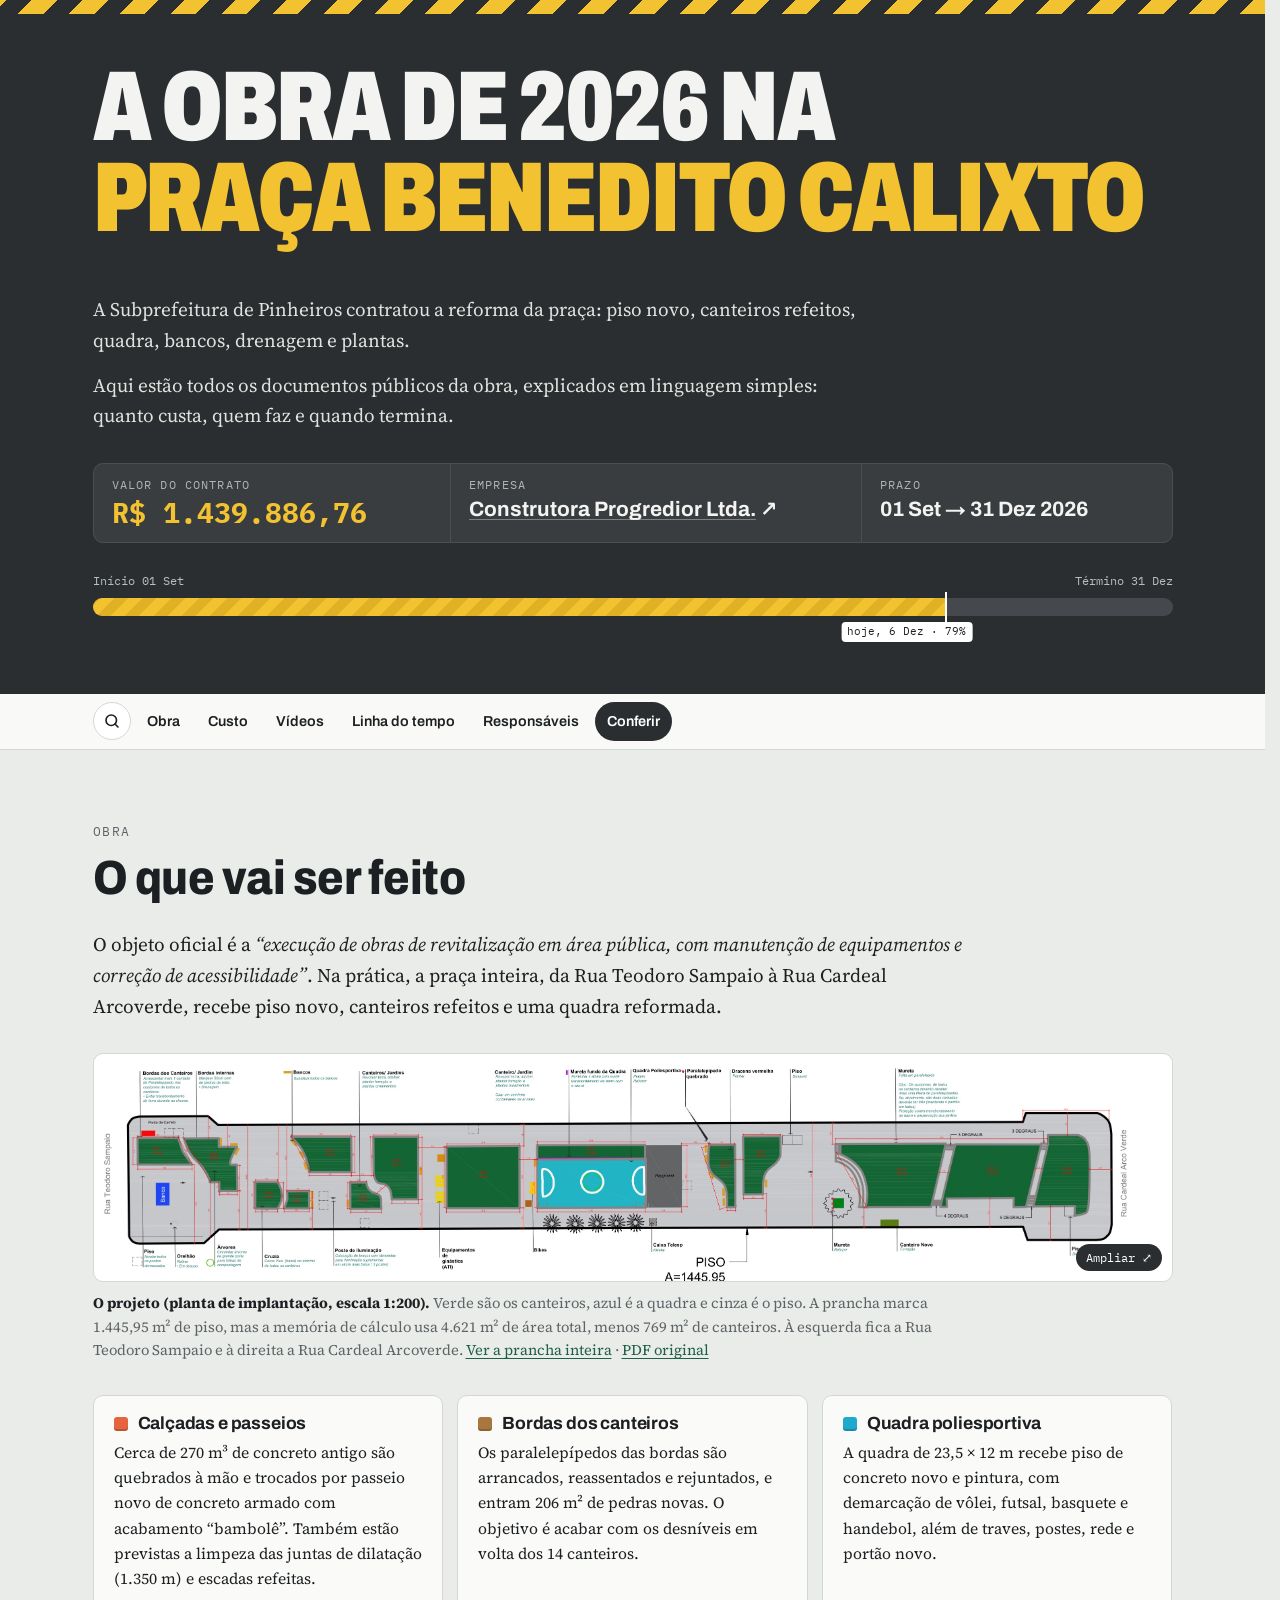
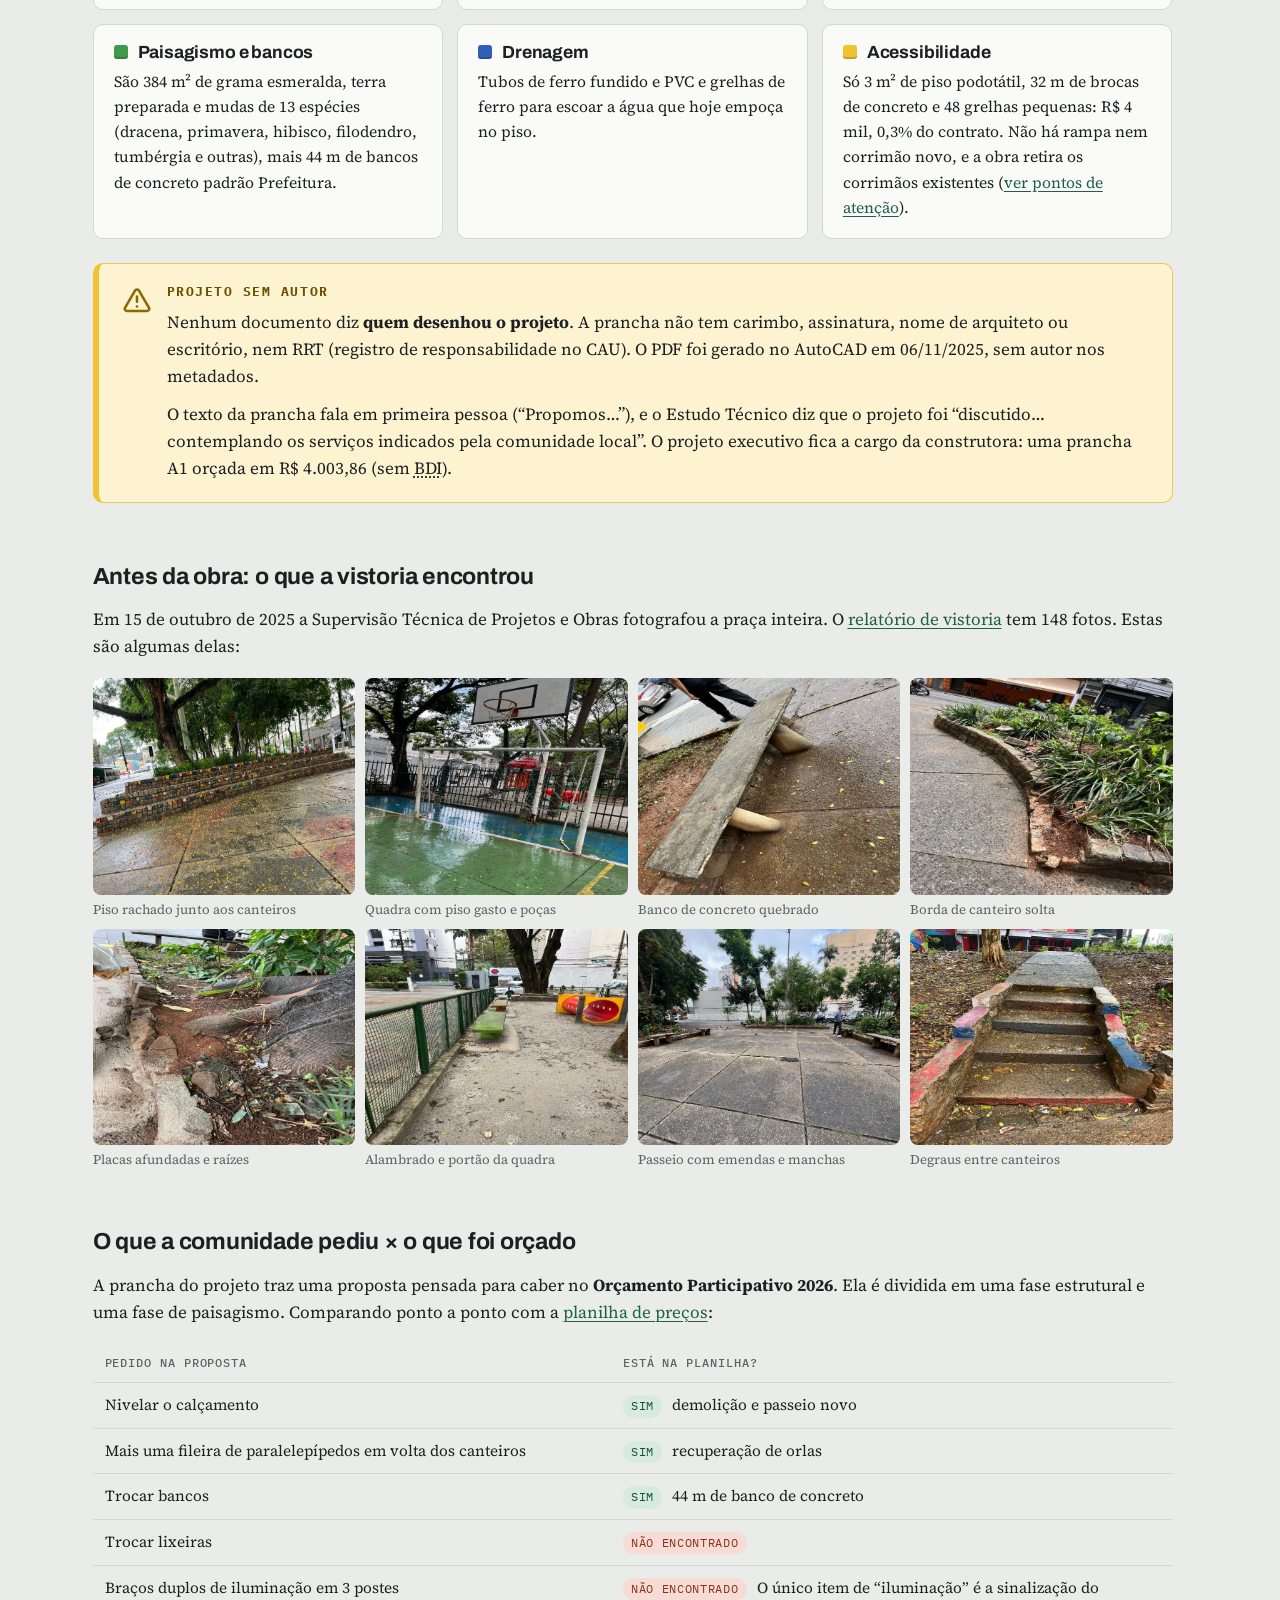
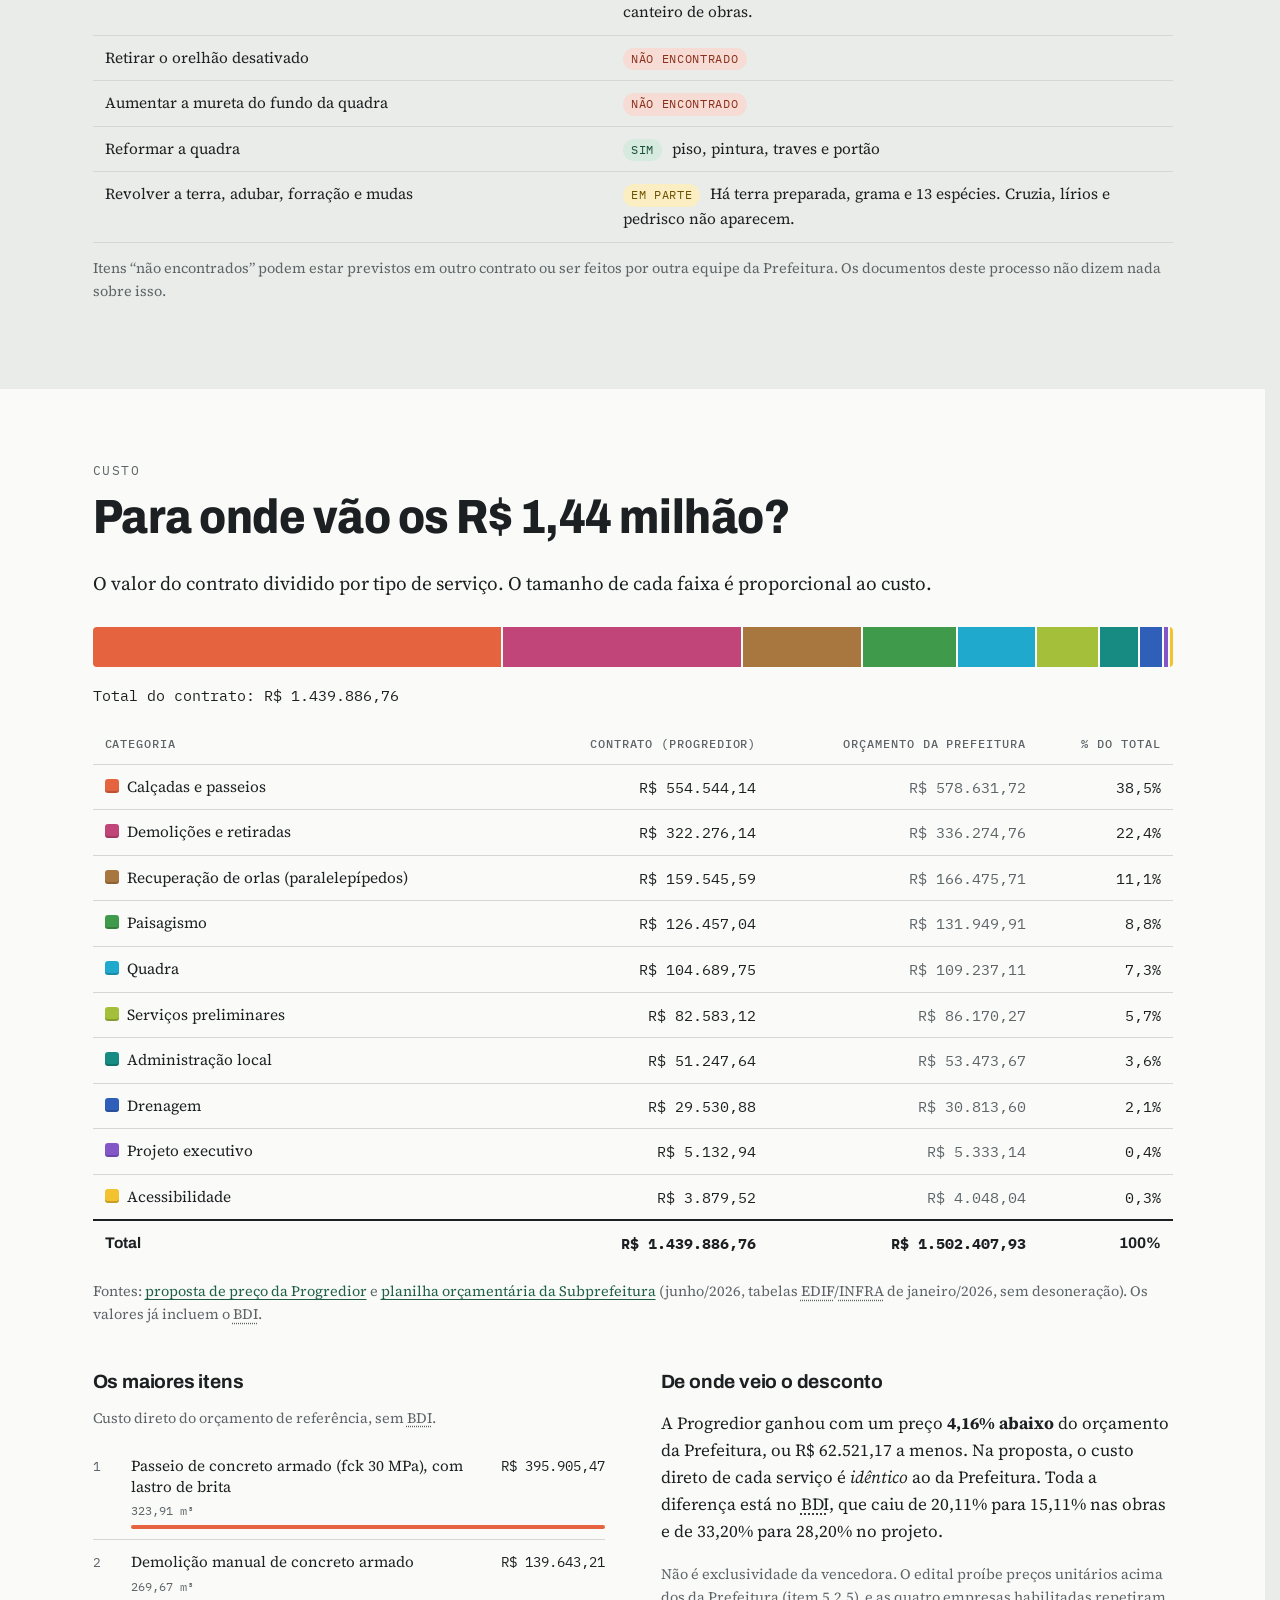
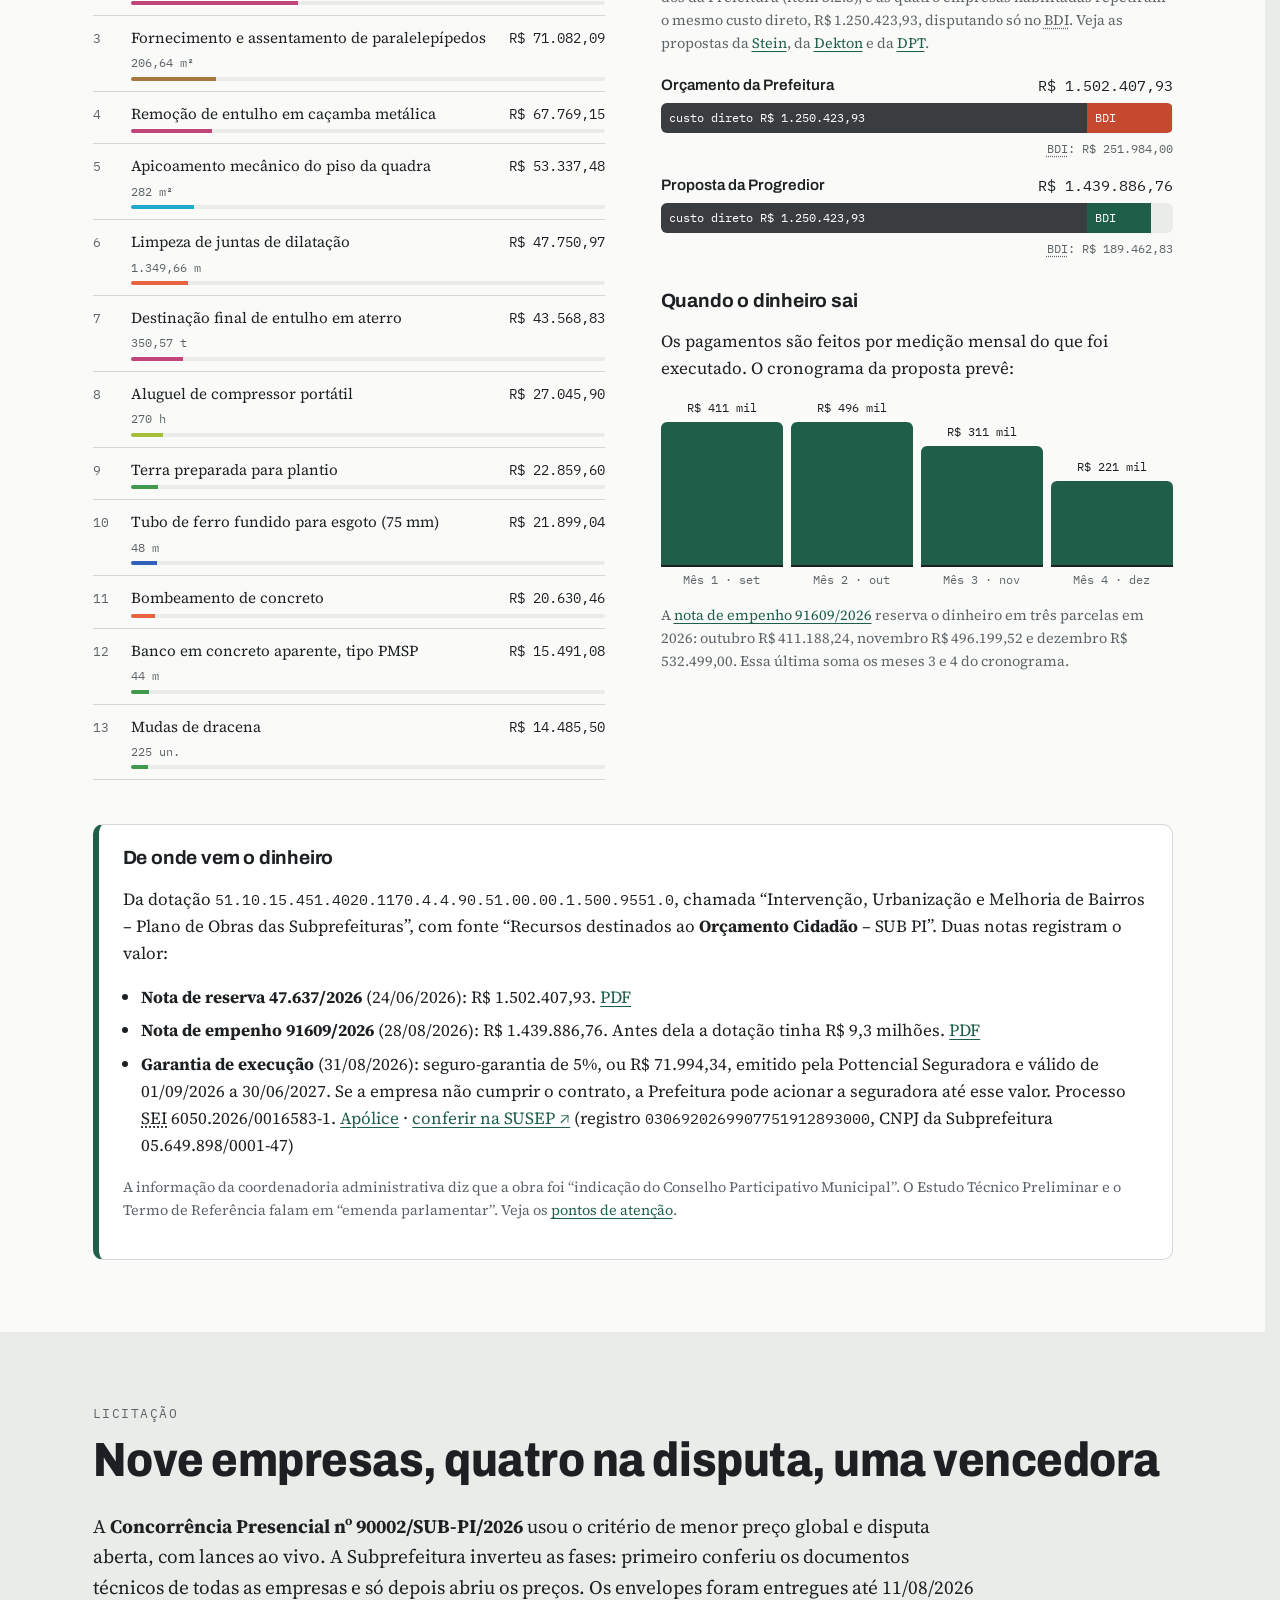
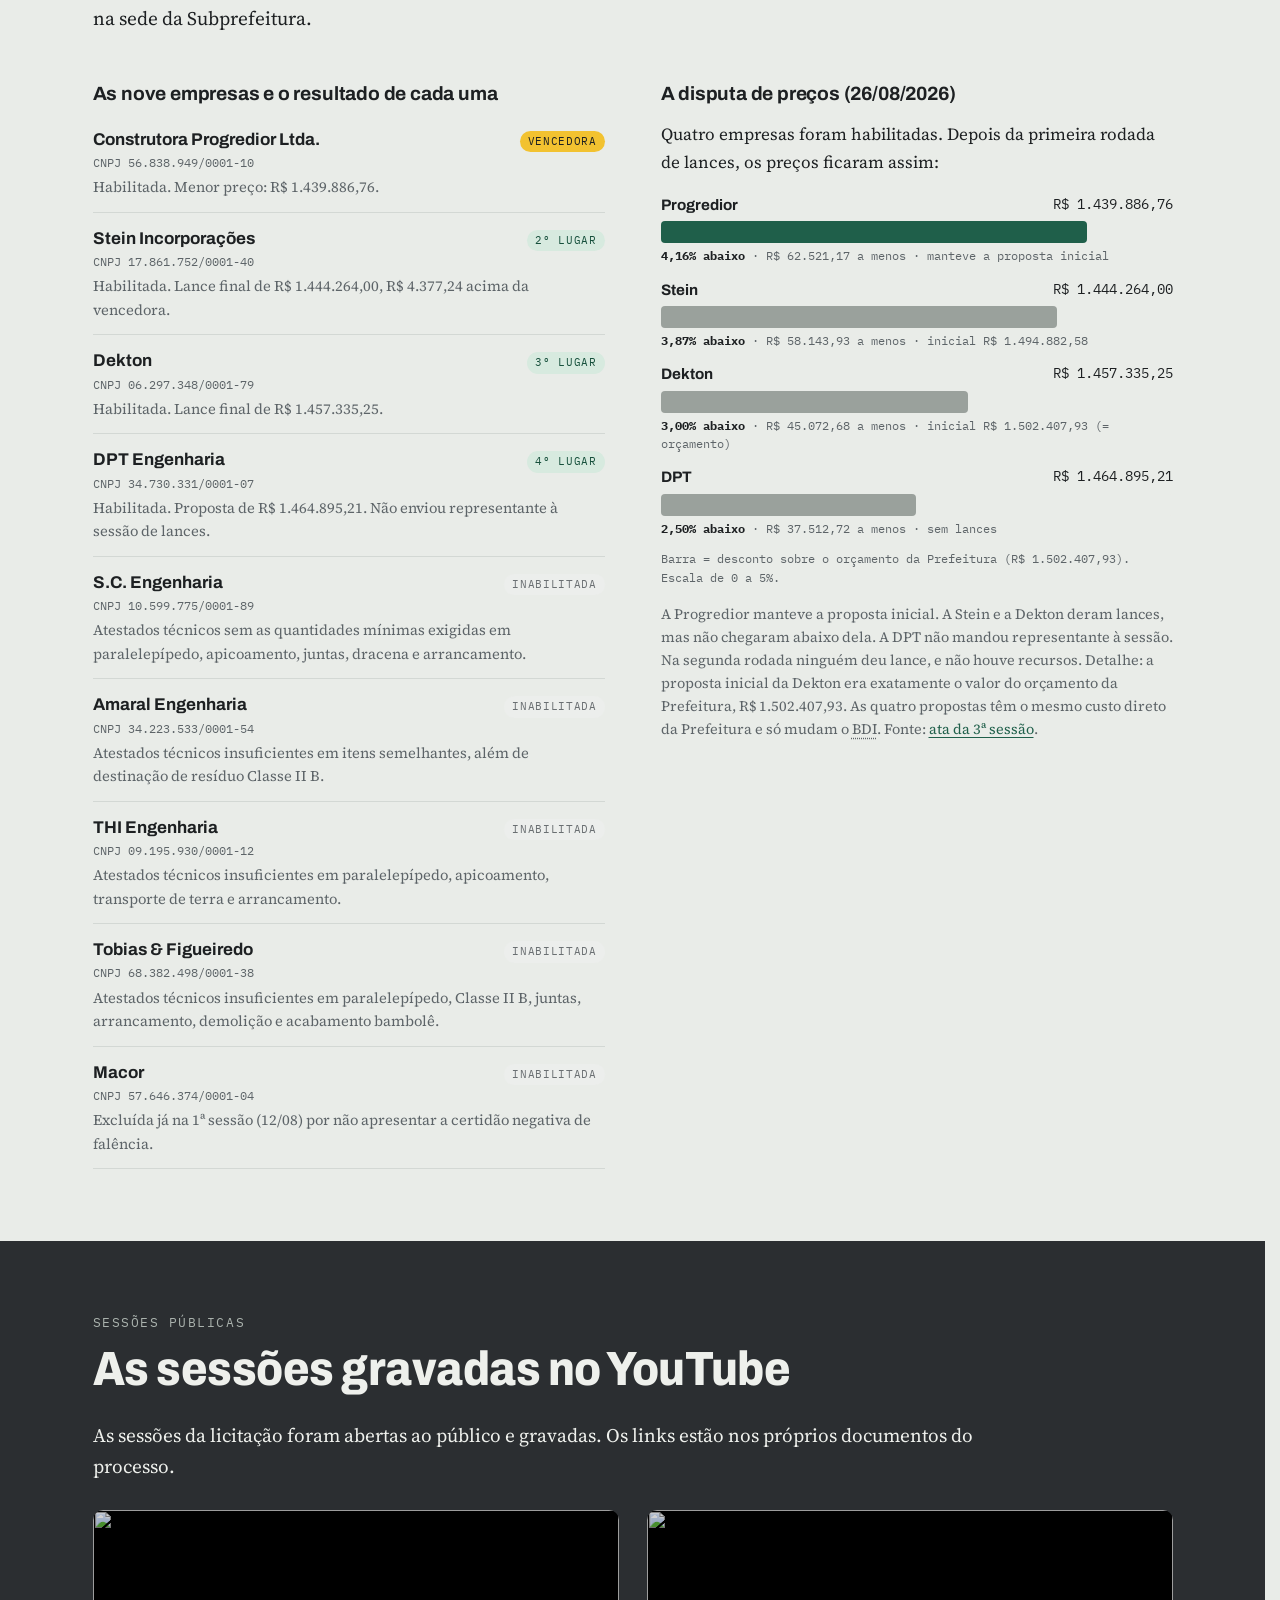
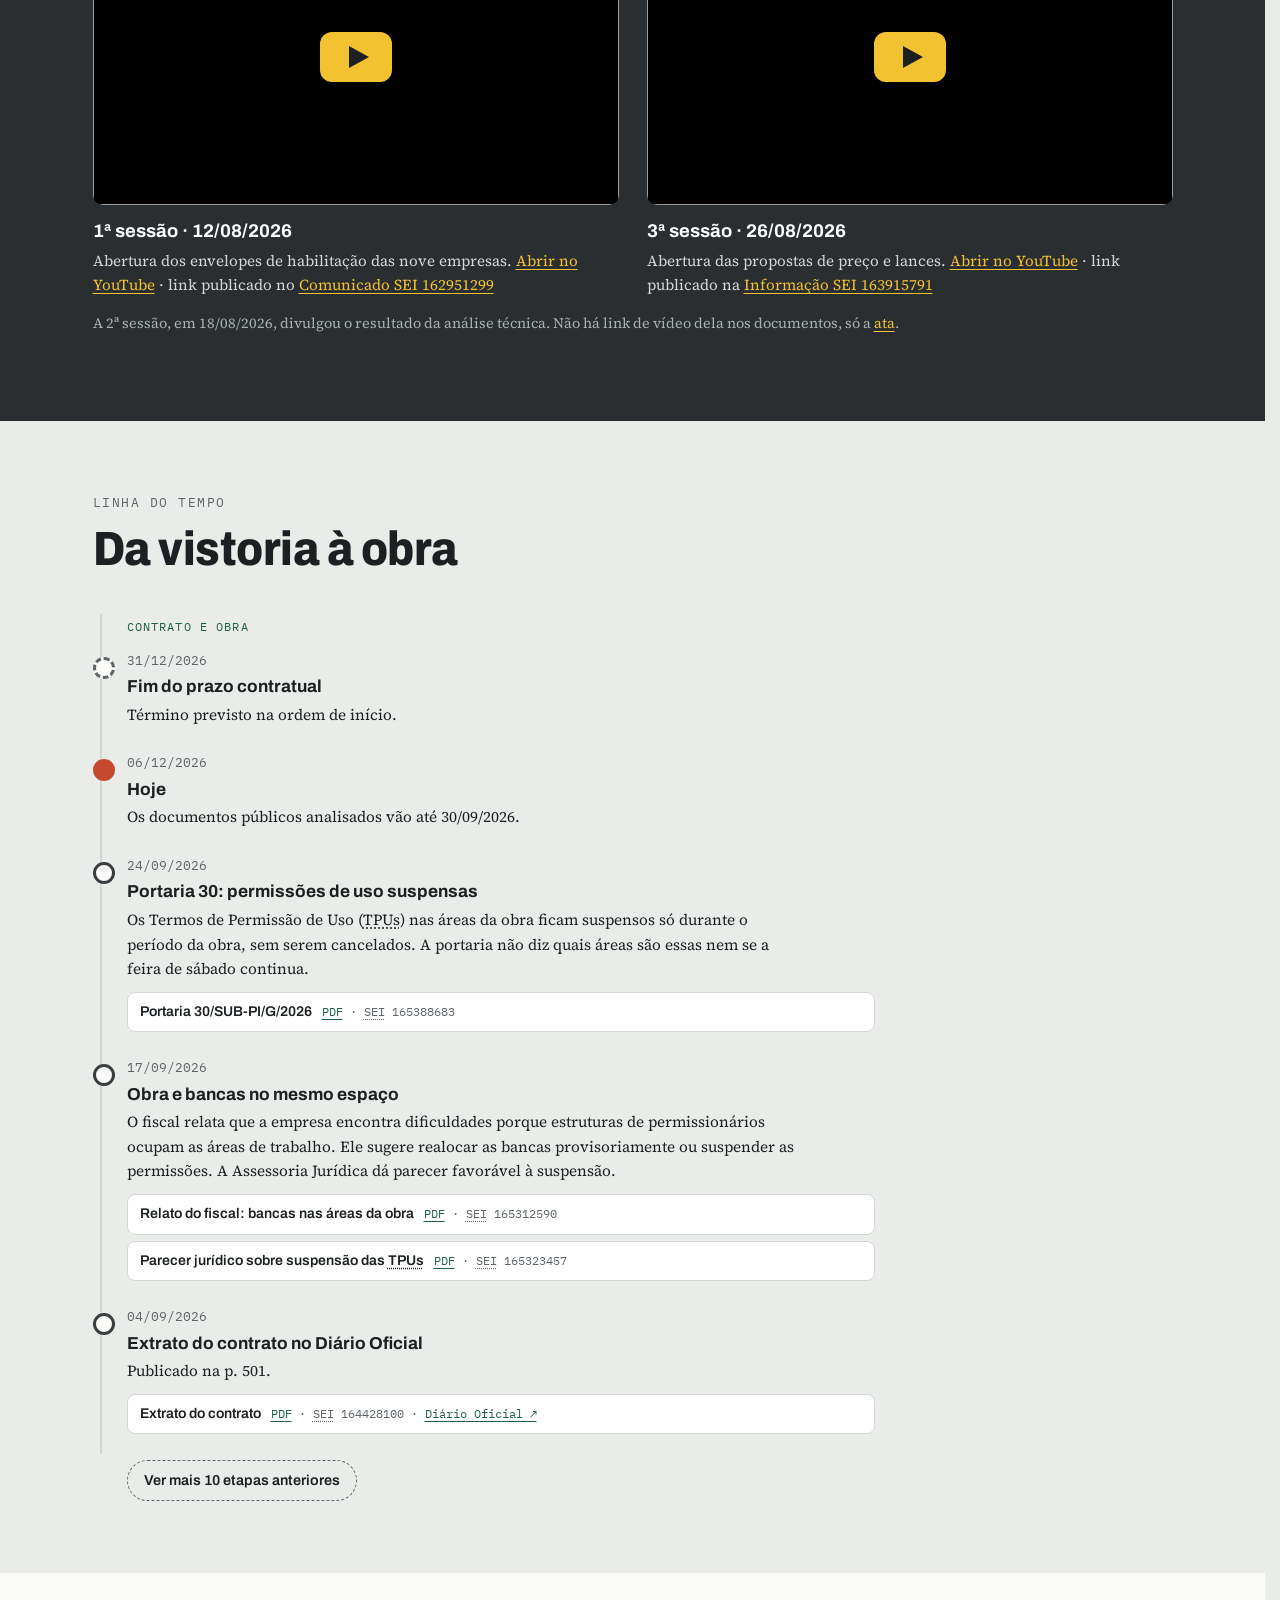
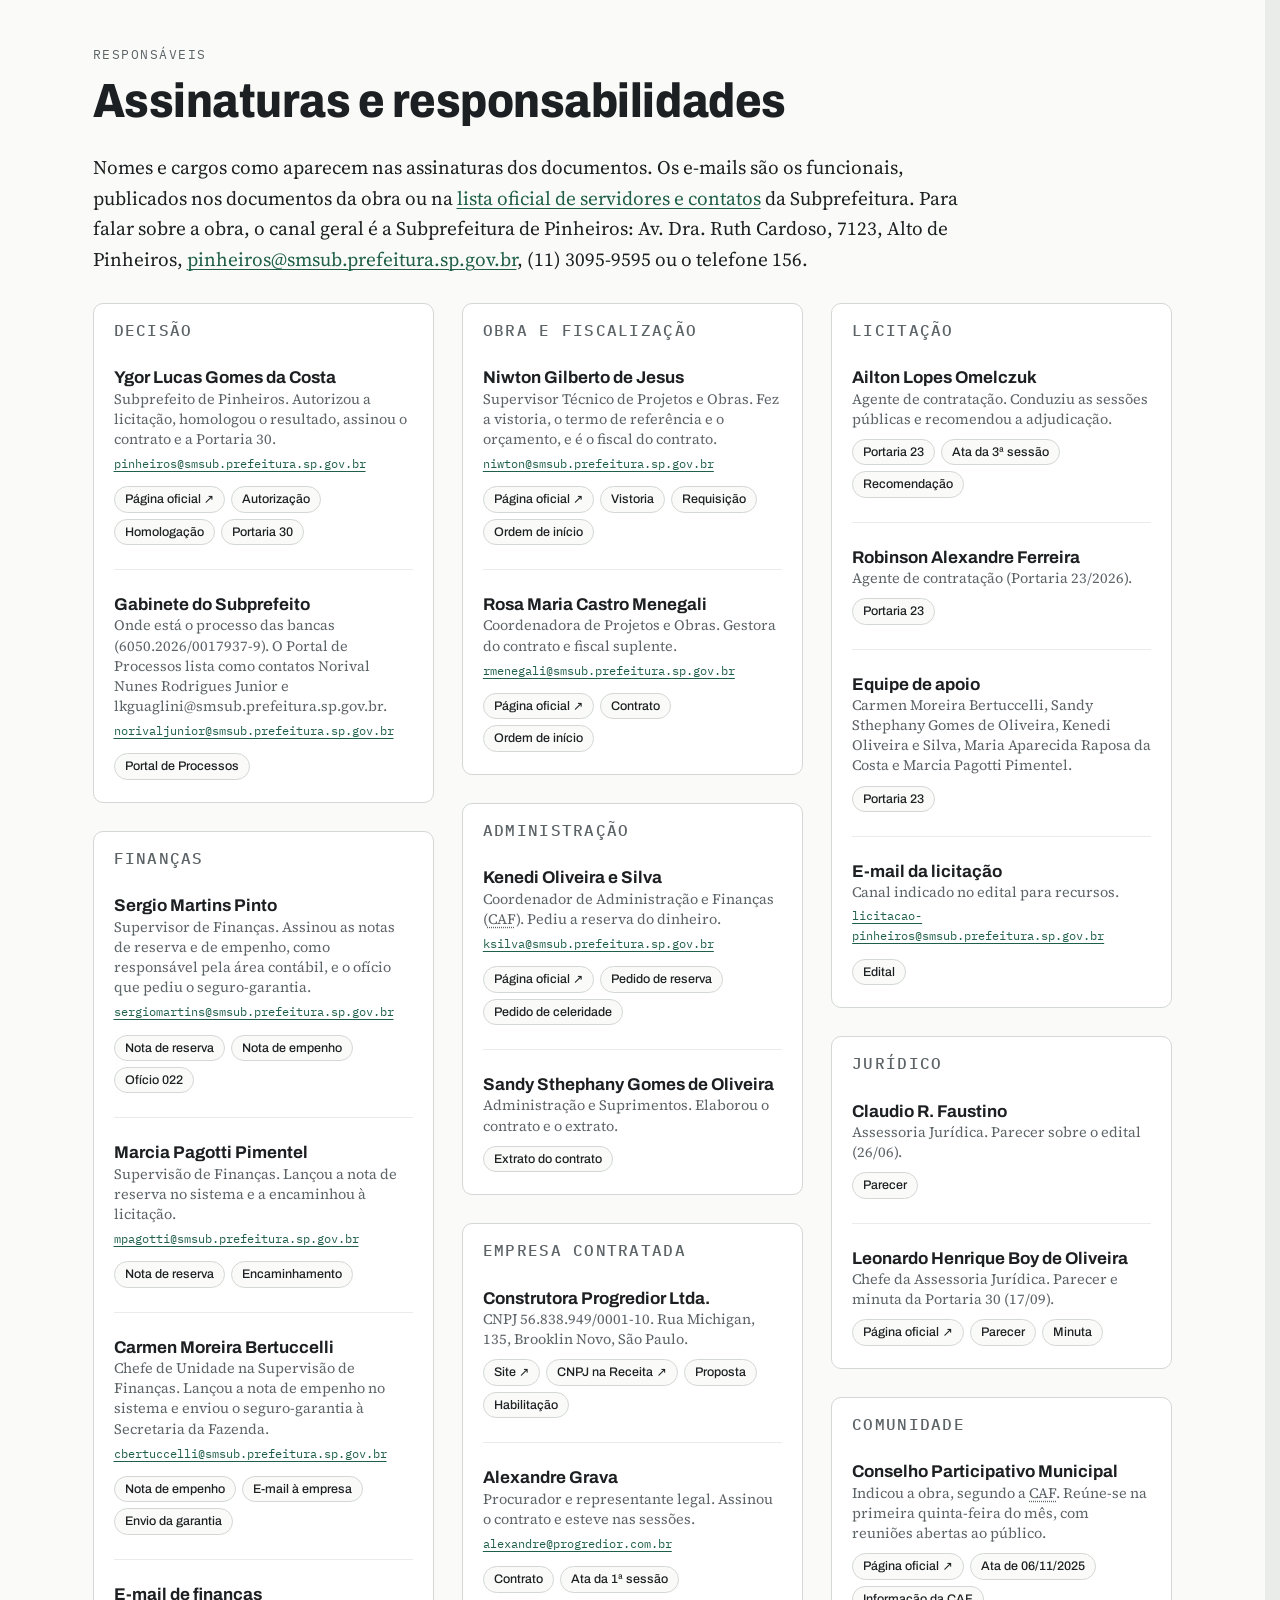
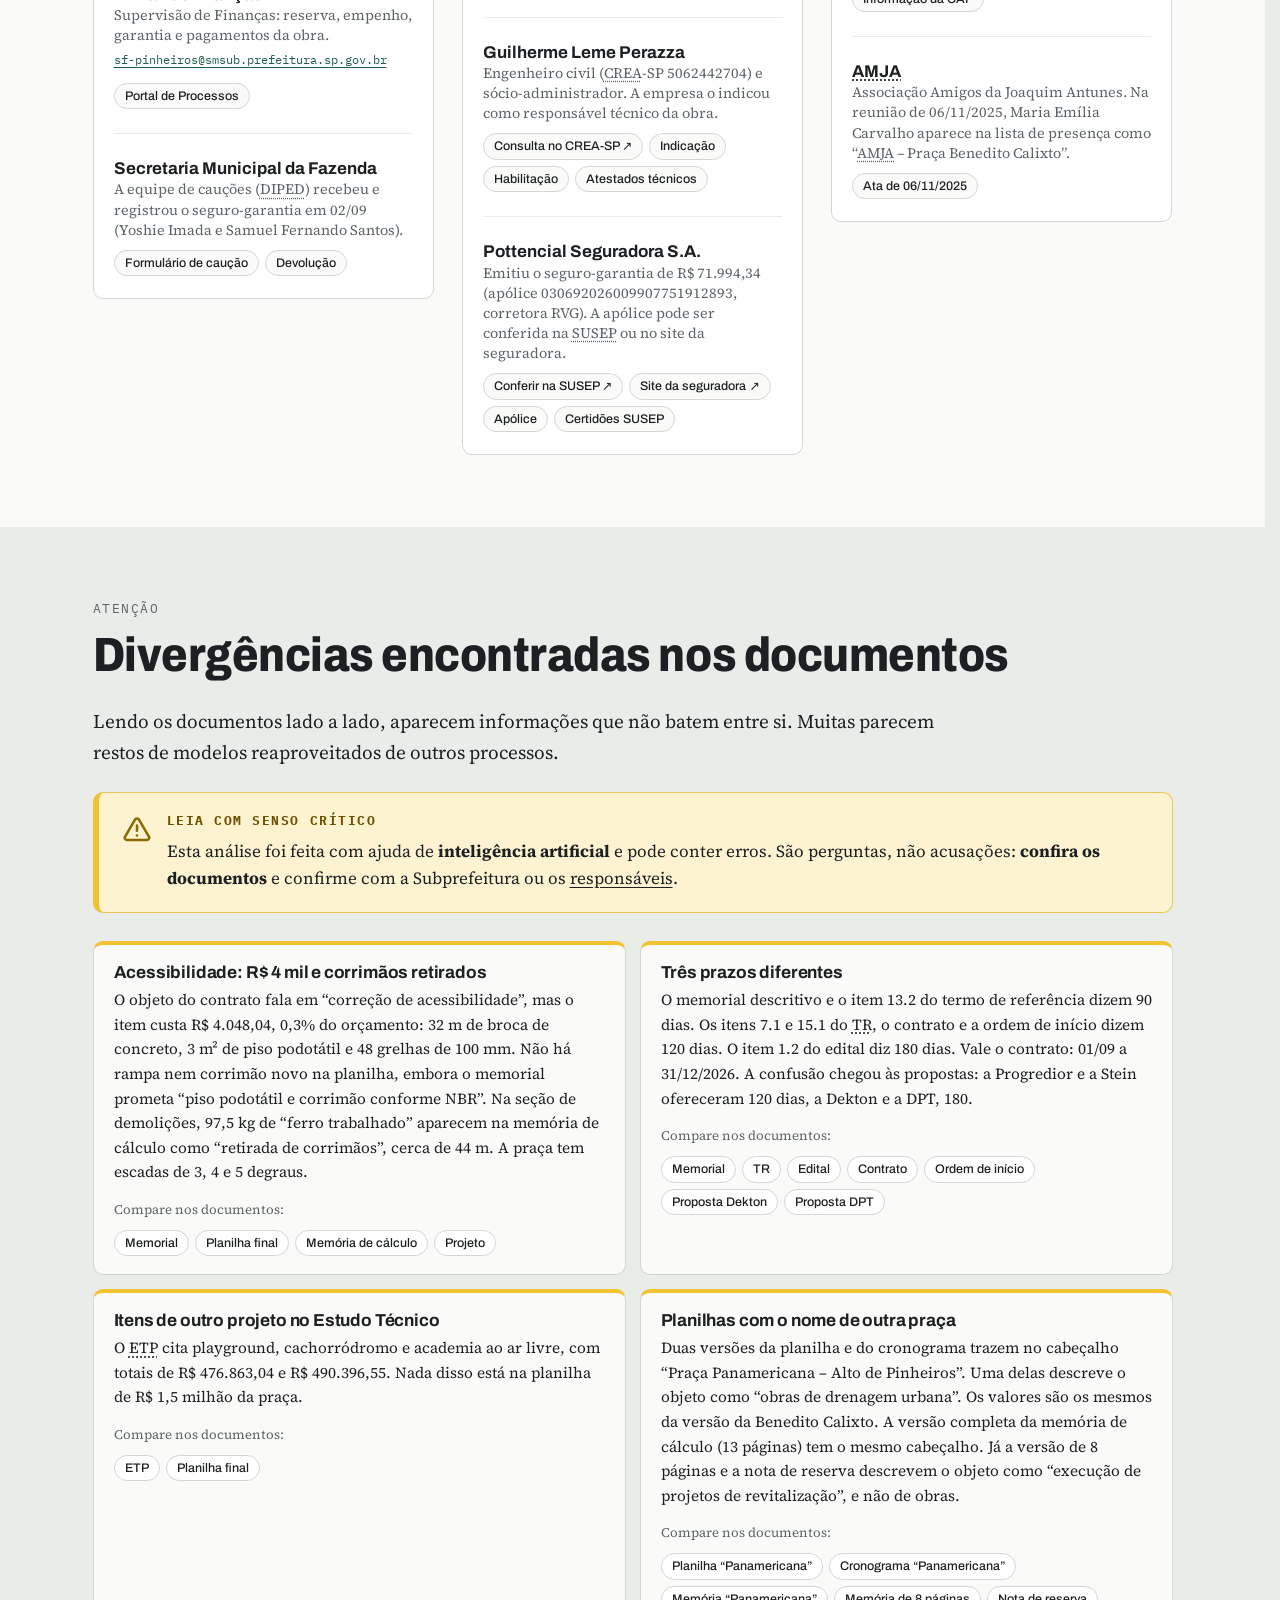
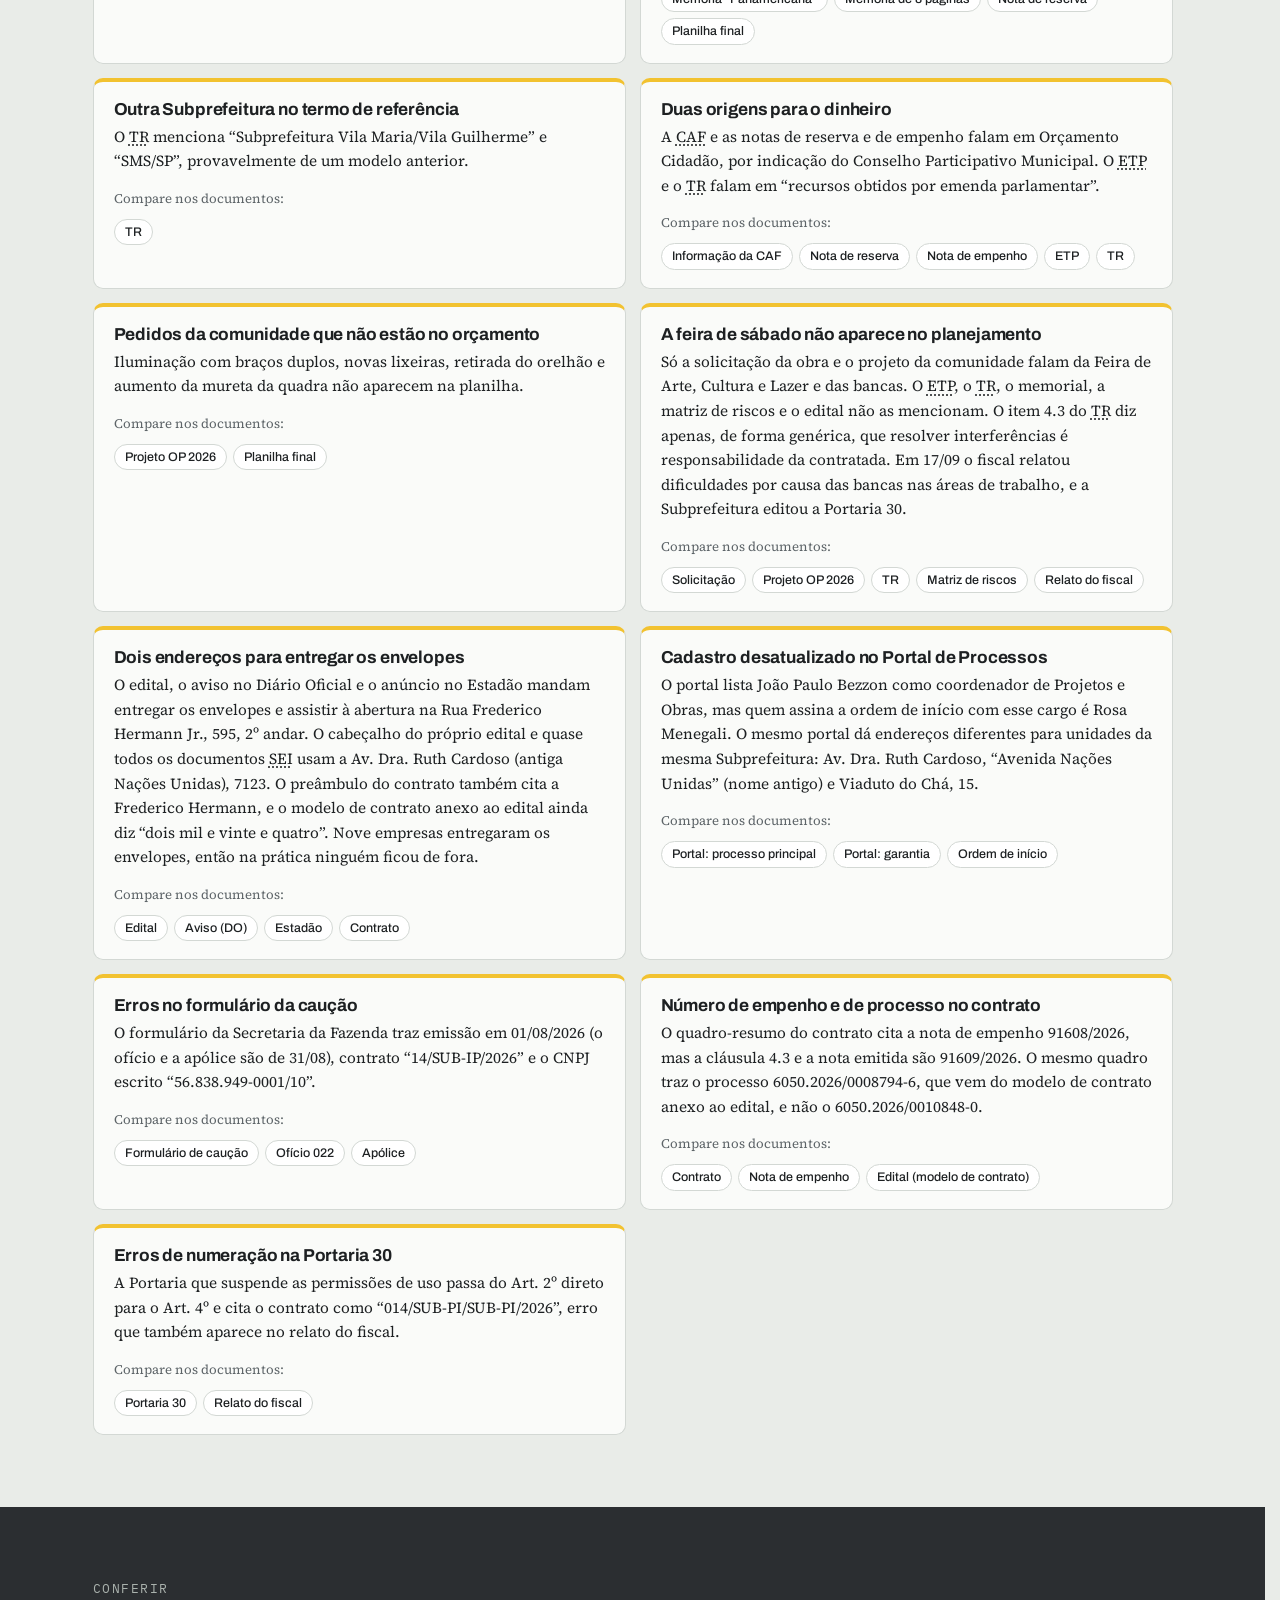
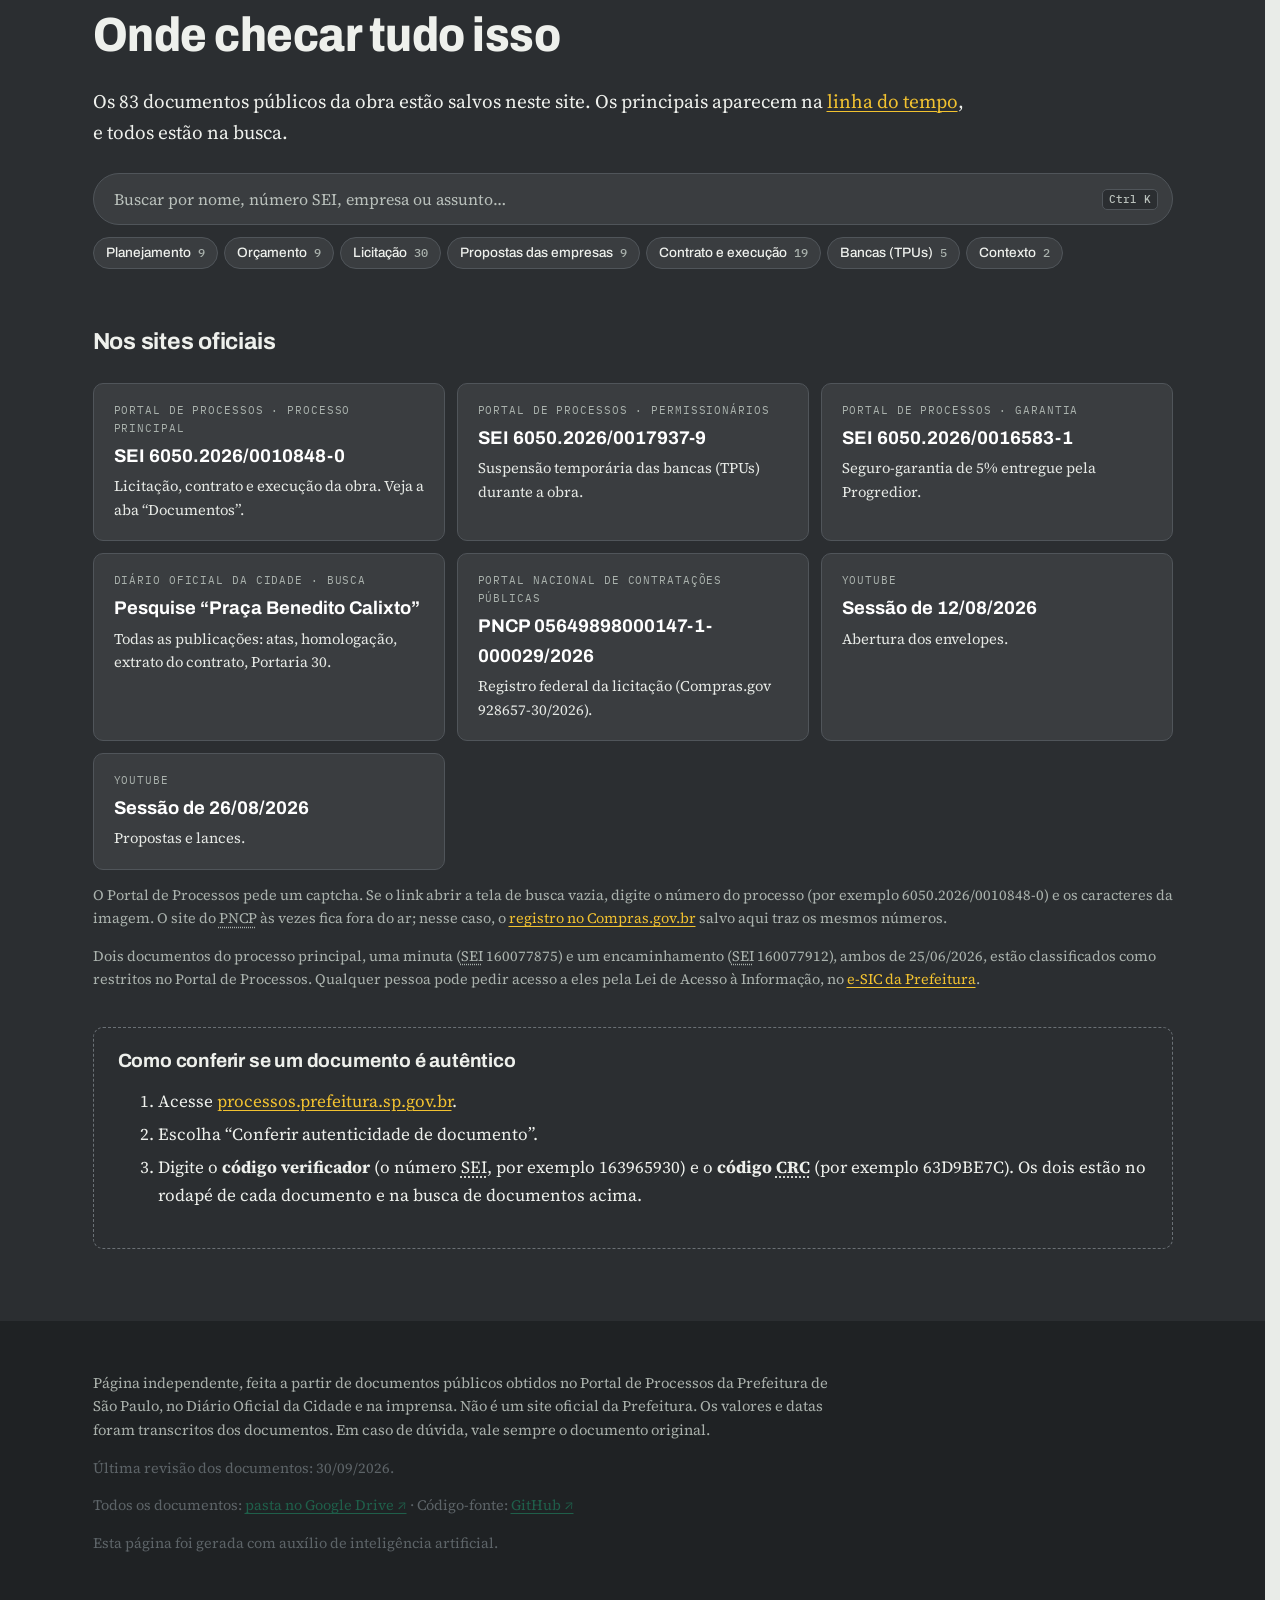
==== index.html @ a4c6546e "Update navigation links in index.html to remove duplicate "Conferir" entry and maintain clarity in t" ====
<!doctype html>
<html lang="pt-BR">
<head>
<meta charset="utf-8">
<meta name="viewport" content="width=device-width, initial-scale=1, viewport-fit=cover">
<title>Obra da Praça Benedito Calixto 2026 — tudo o que está nos documentos públicos</title>
<meta name="description" content="A reforma da Praça Benedito Calixto, em Pinheiros: quanto custa, onde vai o dinheiro, quem faz, quando termina e todos os documentos públicos para conferir.">
<link rel="canonical" href="https://bene-calixto.netlify.app/">
<meta property="og:type" content="website">
<meta property="og:locale" content="pt_BR">
<meta property="og:site_name" content="Obra da Praça Benedito Calixto">
<meta property="og:url" content="https://bene-calixto.netlify.app/">
<meta property="og:title" content="Obra da Praça Benedito Calixto — os documentos, em linguagem simples">
<meta property="og:description" content="R$ 1.439.886,76 · 01/09 a 31/12/2026 · Construtora Progredior · Subprefeitura de Pinheiros">
<meta property="og:image" content="https://bene-calixto.netlify.app/assets/img/og.jpg">
<meta property="og:image:type" content="image/jpeg">
<meta property="og:image:width" content="1200">
<meta property="og:image:height" content="630">
<meta property="og:image:alt" content="A obra de 2026 na Praça Benedito Calixto: contrato de R$ 1.439.886,76 com a Construtora Progredior, de 01 de setembro a 31 de dezembro, sobre a planta da praça.">
<meta name="twitter:card" content="summary_large_image">
<link rel="icon" href="favicon.svg" type="image/svg+xml">
<link rel="apple-touch-icon" href="apple-touch-icon.png">
<meta name="theme-color" content="#2b2e31">
<link rel="preconnect" href="https://fonts.googleapis.com">
<link rel="preconnect" href="https://fonts.gstatic.com" crossorigin>
<link href="https://fonts.googleapis.com/css2?family=Archivo:wdth,wght@62..125,400..900&family=IBM+Plex+Mono:wght@400;500;700&family=Source+Serif+4:ital,opsz,wght@0,8..60,400..700;1,8..60,400&display=swap" rel="stylesheet">
<link rel="stylesheet" href="styles.css">
</head>
<body>

<a class="skip" href="#conteudo">Pular para o conteúdo</a>

<header class="hero">
  <div class="hero__tape" aria-hidden="true"></div>
  <div class="wrap hero__inner">
    <h1>A obra de 2026 na<br><span>Praça Benedito Calixto</span></h1>
    <p class="hero__lede">A Subprefeitura de Pinheiros contratou a reforma da praça: piso novo, canteiros refeitos, quadra, bancos, drenagem e plantas.</p>
    <p class="hero__lede">Aqui estão todos os documentos públicos da obra, explicados em linguagem simples: quanto custa, quem faz e quando termina.</p>

    <dl class="hero__facts">
      <div><dt>Valor do contrato</dt><dd class="num">R$ 1.439.886,76</dd></div>
      <div><dt>Empresa</dt><dd><a href="https://progredior.com.br/" target="_blank" rel="noopener"><span>Construtora Progredior Ltda.</span> ↗</a></dd></div>
      <div><dt>Prazo</dt><dd>01 Set → 31 Dez 2026</dd></div>
    </dl>

    <div class="progress" id="progress" aria-live="polite">
      <div class="progress__labels">
        <span>Início 01 Set</span>
        <span>Término 31 Dez</span>
      </div>
      <div class="progress__track">
        <div class="progress__fill" id="progress-fill"></div>
        <div class="progress__today" id="progress-today"><span id="progress-today-label">hoje</span></div>
      </div>    </div>
  </div>
</header>

<nav class="toc" aria-label="Seções">
  <div class="wrap toc__inner">
    <button type="button" class="toc__search" data-cmdk aria-label="Buscar documentos"><svg viewBox="0 0 24 24" width="18" height="18" fill="none" stroke="currentColor" stroke-width="2.2" stroke-linecap="round" aria-hidden="true"><circle cx="11" cy="11" r="7"/><path d="m20 20-4-4"/></svg></button>
    <a href="#obra">Obra</a>
    <a href="#custo">Custo</a>
    <a href="#videos">Vídeos</a>
    <a href="#linha-do-tempo">Linha do tempo</a>
    <a href="#pessoas">Responsáveis</a>
    <a href="#conferir">Conferir</a>
    <a href="#licitacao" data-dev>Licitação</a>
    <a href="#atencao" data-dev>Atenção</a>
  </div>
</nav>

<main id="conteudo">

<!-- ============ A OBRA ============ -->
<section id="obra" class="section">
  <div class="wrap">
    <p class="kicker">Obra</p>
    <h2>O que vai ser feito</h2>
    <p class="lead">O objeto oficial é a <em>“execução de obras de revitalização em área pública, com manutenção de equipamentos e correção de acessibilidade”</em>. Na prática, a praça inteira, da Rua Teodoro Sampaio à Rua Cardeal Arcoverde, recebe piso novo, canteiros refeitos e uma quadra reformada.</p>

    <figure class="plan">
      <a href="assets/img/projeto-planta-zoom.jpg" class="plan__frame" data-zoom="plan" data-light data-w="6001" data-h="1306" data-title="Planta de implantação · 1:200" aria-label="Ampliar a planta do projeto">
        <img src="assets/img/projeto-planta.jpg" alt="Planta de implantação da Praça Benedito Calixto, escala 1:200, com 14 canteiros em verde, a quadra poliesportiva em azul no centro e a área de piso em cinza." width="3201" height="674" loading="lazy">
        <span class="plan__hint" aria-hidden="true">Ampliar ⤢</span>
      </a>
      <figcaption>
        <strong>O projeto (planta de implantação, escala 1:200).</strong> Verde são os canteiros, azul é a quadra e cinza é o piso. A prancha marca 1.445,95 m² de piso, mas a memória de cálculo usa 4.621 m² de área total, menos 769 m² de canteiros. À esquerda fica a Rua Teodoro Sampaio e à direita a Rua Cardeal Arcoverde. <a href="assets/img/projeto-full.jpg">Ver a prancha inteira</a> · <a href="https://drive.google.com/file/d/1mQgFEiV-CDIgsfEUM2Ww4s1ZH_qvWCun/view">PDF original</a>
      </figcaption>
    </figure>

    <div class="works">
      <article class="work">
        <h3><i class="dot" style="--c:var(--c-calcada)"></i>Calçadas e passeios</h3>
        <p>Cerca de 270 m³ de concreto antigo são quebrados à mão e trocados por passeio novo de concreto armado com acabamento “bambolê”. Também estão previstas a limpeza das juntas de dilatação (1.350 m) e escadas refeitas.</p>
      </article>
      <article class="work">
        <h3><i class="dot" style="--c:var(--c-orla)"></i>Bordas dos canteiros</h3>
        <p>Os paralelepípedos das bordas são arrancados, reassentados e rejuntados, e entram 206 m² de pedras novas. O objetivo é acabar com os desníveis em volta dos 14 canteiros.</p>
      </article>
      <article class="work">
        <h3><i class="dot" style="--c:var(--c-quadra)"></i>Quadra poliesportiva</h3>
        <p>A quadra de 23,5 × 12 m recebe piso de concreto novo e pintura, com demarcação de vôlei, futsal, basquete e handebol, além de traves, postes, rede e portão novo.</p>
      </article>
      <article class="work">
        <h3><i class="dot" style="--c:var(--c-paisagismo)"></i>Paisagismo e bancos</h3>
        <p>São 384 m² de grama esmeralda, terra preparada e mudas de 13 espécies (dracena, primavera, hibisco, filodendro, tumbérgia e outras), mais 44 m de bancos de concreto padrão Prefeitura.</p>
      </article>
      <article class="work">
        <h3><i class="dot" style="--c:var(--c-drenagem)"></i>Drenagem</h3>
        <p>Tubos de ferro fundido e PVC e grelhas de ferro para escoar a água que hoje empoça no piso.</p>
      </article>
      <article class="work">
        <h3><i class="dot" style="--c:var(--c-acess)"></i>Acessibilidade</h3>
        <p>Só 3 m² de piso podotátil, 32 m de brocas de concreto e 48 grelhas pequenas: R$ 4 mil, 0,3% do contrato. Não há rampa nem corrimão novo, e a obra retira os corrimãos existentes (<a href="#atencao">ver pontos de atenção</a>).</p>
      </article>
    </div>

    <aside class="alert" role="note">
      <svg class="alert__icon" viewBox="0 0 24 24" width="28" height="28" fill="none" stroke="currentColor" stroke-width="2.2" stroke-linecap="round" stroke-linejoin="round" aria-hidden="true"><path d="M10.3 3.9 1.8 18.5A2 2 0 0 0 3.5 21.5h17a2 2 0 0 0 1.7-3L13.7 3.9a2 2 0 0 0-3.4 0Z"/><path d="M12 9v4.5"/><path d="M12 17.5h.01"/></svg>
      <div>
        <p class="alert__title">Projeto sem autor</p>
        <p>Nenhum documento diz <strong>quem desenhou o projeto</strong>. A prancha não tem carimbo, assinatura, nome de arquiteto ou escritório, nem RRT (registro de responsabilidade no CAU). O PDF foi gerado no AutoCAD em 06/11/2025, sem autor nos metadados.</p>
        <p>O texto da prancha fala em primeira pessoa (“Propomos…”), e o Estudo Técnico diz que o projeto foi “discutido… contemplando os serviços indicados pela comunidade local”. O projeto executivo fica a cargo da construtora: uma prancha A1 orçada em R$ 4.003,86 (sem BDI).</p>
      </div>
    </aside>

    <h3 class="h3-sep">Antes da obra: o que a vistoria encontrou</h3>
    <p>Em 15 de outubro de 2025 a Supervisão Técnica de Projetos e Obras fotografou a praça inteira. O <a href="https://drive.google.com/file/d/1gzrIEzL69airXJr2p-umhdMxg2MSZwts/view">relatório de vistoria</a> tem 148 fotos. Estas são algumas delas:</p>
    <div class="gallery" role="list">
      <figure role="listitem"><a href="assets/img/antes-v04_0.jpg" data-zoom="antes"><img src="assets/img/antes-v04_0.jpg" alt="Piso de concreto molhado e rachado ao lado de um canteiro com muretas de pedra" loading="lazy" width="735" height="606"></a><figcaption>Piso rachado junto aos canteiros</figcaption></figure>
      <figure role="listitem"><a href="assets/img/antes-v21_0.jpg" data-zoom="antes"><img src="assets/img/antes-v21_0.jpg" alt="Quadra poliesportiva azul com piso desgastado, poças d'água e tabela de basquete" loading="lazy" width="735" height="606"></a><figcaption>Quadra com piso gasto e poças</figcaption></figure>
      <figure role="listitem"><a href="assets/img/antes-v35_1.jpg" data-zoom="antes"><img src="assets/img/antes-v35_1.jpg" alt="Banco de concreto quebrado e inclinado sobre a terra" loading="lazy" width="735" height="606"></a><figcaption>Banco de concreto quebrado</figcaption></figure>
      <figure role="listitem"><a href="assets/img/antes-v26_3.jpg" data-zoom="antes"><img src="assets/img/antes-v26_3.jpg" alt="Borda de canteiro com paralelepípedos soltos e terra exposta" loading="lazy" width="735" height="606"></a><figcaption>Borda de canteiro solta</figcaption></figure>
      <figure role="listitem"><a href="assets/img/antes-v32_0.jpg" data-zoom="antes"><img src="assets/img/antes-v32_0.jpg" alt="Calçada com placas de concreto afundadas e raízes expostas" loading="lazy" width="735" height="606"></a><figcaption>Placas afundadas e raízes</figcaption></figure>
      <figure role="listitem"><a href="assets/img/antes-v13_0.jpg" data-zoom="antes"><img src="assets/img/antes-v13_0.jpg" alt="Alambrado verde da quadra com portão e piso irregular" loading="lazy" width="735" height="606"></a><figcaption>Alambrado e portão da quadra</figcaption></figure>
      <figure role="listitem"><a href="assets/img/antes-v28_1.jpg" data-zoom="antes"><img src="assets/img/antes-v28_1.jpg" alt="Passeio de concreto largo com emendas e manchas" loading="lazy" width="736" height="607"></a><figcaption>Passeio com emendas e manchas</figcaption></figure>
      <figure role="listitem"><a href="assets/img/antes-v07_1.jpg" data-zoom="antes"><img src="assets/img/antes-v07_1.jpg" alt="Escada de concreto estreita entre canteiros" loading="lazy" width="735" height="606"></a><figcaption>Degraus entre canteiros</figcaption></figure>
    </div>

    <h3 class="h3-sep">O que a comunidade pediu × o que foi orçado</h3>
    <p>A prancha do projeto traz uma proposta pensada para caber no <strong>Orçamento Participativo 2026</strong>. Ela é dividida em uma fase estrutural e uma fase de paisagismo. Comparando ponto a ponto com a <a href="https://drive.google.com/file/d/1HRP_H2Jw5HfDh4E2aJYfCAGuTH_O6yaG/view">planilha de preços</a>:</p>
    <div class="table-scroll">
      <table class="compare">
        <thead><tr><th>Pedido na proposta</th><th>Está na planilha?</th></tr></thead>
        <tbody>
          <tr><td>Nivelar o calçamento</td><td><span class="tag tag--yes">Sim</span> demolição e passeio novo</td></tr>
          <tr><td>Mais uma fileira de paralelepípedos em volta dos canteiros</td><td><span class="tag tag--yes">Sim</span> recuperação de orlas</td></tr>
          <tr><td>Trocar bancos</td><td><span class="tag tag--yes">Sim</span> 44 m de banco de concreto</td></tr>
          <tr><td>Trocar lixeiras</td><td><span class="tag tag--no">Não encontrado</span></td></tr>
          <tr><td>Braços duplos de iluminação em 3 postes</td><td><span class="tag tag--no">Não encontrado</span> O único item de “iluminação” é a sinalização do canteiro de obras.</td></tr>
          <tr><td>Retirar o orelhão desativado</td><td><span class="tag tag--no">Não encontrado</span></td></tr>
          <tr><td>Aumentar a mureta do fundo da quadra</td><td><span class="tag tag--no">Não encontrado</span></td></tr>
          <tr><td>Reformar a quadra</td><td><span class="tag tag--yes">Sim</span> piso, pintura, traves e portão</td></tr>
          <tr><td>Revolver a terra, adubar, forração e mudas</td><td><span class="tag tag--part">Em parte</span> Há terra preparada, grama e 13 espécies. Cruzia, lírios e pedrisco não aparecem.</td></tr>
        </tbody>
      </table>
    </div>
    <p class="small">Itens “não encontrados” podem estar previstos em outro contrato ou ser feitos por outra equipe da Prefeitura. Os documentos deste processo não dizem nada sobre isso.</p>
  </div>
</section>

<!-- ============ DINHEIRO ============ -->
<section id="custo" class="section section--paper">
  <div class="wrap">
    <p class="kicker">Custo</p>
    <h2>Para onde vão os R$ 1,44 milhão?</h2>
    <p class="lead">O valor do contrato dividido por tipo de serviço. O tamanho de cada faixa é proporcional ao custo.</p>

    <div class="budget-bar" id="budget-bar" aria-hidden="true"></div>

    <div class="table-scroll">
      <table class="money" id="money-table">
        <thead><tr><th>Categoria</th><th class="r">Contrato (Progredior)</th><th class="r">Orçamento da Prefeitura</th><th class="r">% do total</th></tr></thead>
        <tbody></tbody>
        <tfoot><tr><th>Total</th><th class="r num">R$ 1.439.886,76</th><th class="r num">R$ 1.502.407,93</th><th class="r">100%</th></tr></tfoot>
      </table>
    </div>
    <p class="small">Fontes: <a href="https://drive.google.com/file/d/1HuPIASaVb-FIS-yuQ4gk8bPe-6OrrkrB/view">proposta de preço da Progredior</a> e <a href="https://drive.google.com/file/d/1HRP_H2Jw5HfDh4E2aJYfCAGuTH_O6yaG/view">planilha orçamentária da Subprefeitura</a> (junho/2026, tabelas EDIF/INFRA de janeiro/2026, sem desoneração). Os valores já incluem o BDI.</p>

    <div class="grid-2">
      <div>
        <h3>Os maiores itens</h3>
        <p class="small">Custo direto do orçamento de referência, sem BDI.</p>
        <ol class="items" id="top-items"></ol>
      </div>
      <div>
        <h3>De onde veio o desconto</h3>
        <p>A Progredior ganhou com um preço <strong>4,16% abaixo</strong> do orçamento da Prefeitura, ou R$ 62.521,17 a menos. Na proposta, o custo direto de cada serviço é <em>idêntico</em> ao da Prefeitura. Toda a diferença está no BDI, que caiu de 20,11% para 15,11% nas obras e de 33,20% para 28,20% no projeto.</p>
        <p class="small">Não é exclusividade da vencedora. O edital proíbe preços unitários acima dos da Prefeitura (item 5.2.5), e as quatro empresas habilitadas repetiram o mesmo custo direto, R$ 1.250.423,93, disputando só no BDI. Veja as propostas da <a href="https://drive.google.com/file/d/1vRYxlIX7OuQJTO6bERsR786A8DzbCOdR/view">Stein</a>, da <a href="https://drive.google.com/file/d/10yq9Ve0r5qlpwcS-TOkk0asuH28XzTmm/view">Dekton</a> e da <a href="https://drive.google.com/file/d/14I5yiXyF-V_1Z1BThC6oxC9qo93_1Cdn/view">DPT</a>.</p>
        <div class="bdi" id="bdi"></div>

        <h3>Quando o dinheiro sai</h3>
        <p>Os pagamentos são feitos por medição mensal do que foi executado. O cronograma da proposta prevê:</p>
        <div class="months" id="months"></div>
        <p class="small">A <a href="https://drive.google.com/file/d/1x_gXNckXLzF0T5MFGi1SPjJwbzaqLf1G/view">nota de empenho 91609/2026</a> reserva o dinheiro em três parcelas em 2026: outubro R$ 411.188,24, novembro R$ 496.199,52 e dezembro R$ 532.499,00. Essa última soma os meses 3 e 4 do cronograma.</p>
      </div>
    </div>

    <div class="callout">
      <h3>De onde vem o dinheiro</h3>
      <p>Da dotação <span class="mono">51.10.15.451.4020.1170.4.4.90.51.00.00.1.500.9551.0</span>, chamada “Intervenção, Urbanização e Melhoria de Bairros – Plano de Obras das Subprefeituras”, com fonte “Recursos destinados ao <strong>Orçamento Cidadão</strong> – SUB PI”. Duas notas registram o valor:</p>
      <ul>
        <li><strong>Nota de reserva 47.637/2026</strong> (24/06/2026): R$ 1.502.407,93. <a href="https://drive.google.com/file/d/1yHsvumMu6OXcJCoKL26sJV4ySamNtCQL/view">PDF</a></li>
        <li><strong>Nota de empenho 91609/2026</strong> (28/08/2026): R$ 1.439.886,76. Antes dela a dotação tinha R$ 9,3 milhões. <a href="https://drive.google.com/file/d/1x_gXNckXLzF0T5MFGi1SPjJwbzaqLf1G/view">PDF</a></li>
        <li><strong>Garantia de execução</strong> (31/08/2026): seguro-garantia de 5%, ou R$ 71.994,34, emitido pela Pottencial Seguradora e válido de 01/09/2026 a 30/06/2027. Se a empresa não cumprir o contrato, a Prefeitura pode acionar a seguradora até esse valor. Processo SEI 6050.2026/0016583-1. <a href="https://drive.google.com/file/d/1-xEvJO6LD5C0TpUps1Tplmuzm7ZB-x8-/view">Apólice</a> · <a href="https://www.gov.br/pt-br/servicos/consultar-apolice-de-seguro-garantia" target="_blank" rel="noopener">conferir na SUSEP ↗</a> (registro <span class="mono">0306920269907751912893000</span>, CNPJ da Subprefeitura 05.649.898/0001-47)</li>
      </ul>
      <p class="small">A informação da coordenadoria administrativa diz que a obra foi “indicação do Conselho Participativo Municipal”. O Estudo Técnico Preliminar e o Termo de Referência falam em “emenda parlamentar”. Veja os <a href="#atencao">pontos de atenção</a>.</p>
    </div>
  </div>
</section>

<!-- ============ LICITAÇÃO ============ -->
<section id="licitacao" class="section">
  <div class="wrap">
    <p class="kicker">Licitação</p>
    <h2>Nove empresas, quatro na disputa, uma vencedora</h2>
    <p class="lead">A <strong>Concorrência Presencial nº 90002/SUB-PI/2026</strong> usou o critério de menor preço global e disputa aberta, com lances ao vivo. A Subprefeitura inverteu as fases: primeiro conferiu os documentos técnicos de todas as empresas e só depois abriu os preços. Os envelopes foram entregues até 11/08/2026 na sede da Subprefeitura.</p>

    <div class="grid-2">
      <div>
        <h3>As nove empresas e o resultado de cada uma</h3>
        <ul class="bidders" id="bidders"></ul>
      </div>
      <div>
        <h3>A disputa de preços (26/08/2026)</h3>
        <p>Quatro empresas foram habilitadas. Depois da primeira rodada de lances, os preços ficaram assim:</p>
        <div class="bids" id="bids"></div>
        <p class="small">A Progredior manteve a proposta inicial. A Stein e a Dekton deram lances, mas não chegaram abaixo dela. A DPT não mandou representante à sessão. Na segunda rodada ninguém deu lance, e não houve recursos. Detalhe: a proposta inicial da Dekton era exatamente o valor do orçamento da Prefeitura, R$ 1.502.407,93. As quatro propostas têm o mesmo custo direto da Prefeitura e só mudam o BDI. Fonte: <a href="https://drive.google.com/file/d/1ATJh93Kimee-SdC5wXST9WTVm-IE9mXS/view">ata da 3ª sessão</a>.</p>
      </div>
    </div>
  </div>
</section>

<!-- ============ VÍDEOS ============ -->
<section id="videos" class="section section--dark">
  <div class="wrap">
    <p class="kicker">Sessões públicas</p>
    <h2>As sessões gravadas no YouTube</h2>
    <p class="lead">As sessões da licitação foram abertas ao público e gravadas. Os links estão nos próprios documentos do processo.</p>
    <div class="videos">
      <figure class="video">
        <button class="video__facade" data-yt="XsBawk9-Krc" aria-label="Reproduzir vídeo da 1ª sessão pública, 12/08/2026">
          <img src="https://i.ytimg.com/vi/XsBawk9-Krc/hqdefault.jpg" alt="" loading="lazy" width="480" height="360">
          <span class="video__play" aria-hidden="true"></span>
        </button>
        <figcaption><strong>1ª sessão · 12/08/2026</strong> Abertura dos envelopes de habilitação das nove empresas. <a href="https://youtu.be/XsBawk9-Krc" target="_blank" rel="noopener">Abrir no YouTube</a> · link publicado no <a href="https://drive.google.com/file/d/1Kyye36oy4M8vAvuG66079KOgswG98LXB/view">Comunicado SEI 162951299</a></figcaption>
      </figure>
      <figure class="video">
        <button class="video__facade" data-yt="lEEdOZTc-Mc" aria-label="Reproduzir vídeo da 3ª sessão pública, 26/08/2026">
          <img src="https://i.ytimg.com/vi/lEEdOZTc-Mc/hqdefault.jpg" alt="" loading="lazy" width="480" height="360">
          <span class="video__play" aria-hidden="true"></span>
        </button>
        <figcaption><strong>3ª sessão · 26/08/2026</strong> Abertura das propostas de preço e lances. <a href="https://www.youtube.com/watch?v=lEEdOZTc-Mc" target="_blank" rel="noopener">Abrir no YouTube</a> · link publicado na <a href="https://drive.google.com/file/d/1JD8KyvH9HKQegLxse2eJcMRoJxOMi7Pd/view">Informação SEI 163915791</a></figcaption>
      </figure>
    </div>
    <p class="small">A 2ª sessão, em 18/08/2026, divulgou o resultado da análise técnica. Não há link de vídeo dela nos documentos, só a <a href="https://drive.google.com/file/d/1KGZvOUYmoqD7HaiG59_Ws_3yVBMDn1iq/view">ata</a>.</p>
  </div>
</section>

<!-- ============ LINHA DO TEMPO ============ -->
<section id="linha-do-tempo" class="section">
  <div class="wrap">
    <p class="kicker">Linha do tempo</p>
    <h2>Da vistoria à obra</h2>
    <ol class="timeline" id="timeline"></ol>
    <button type="button" class="tl-toggle" id="tl-more" aria-controls="timeline"></button>
  </div>
</section>

<!-- ============ PESSOAS ============ -->
<section id="pessoas" class="section section--paper">
  <div class="wrap">
    <p class="kicker">Responsáveis</p>
    <h2>Assinaturas e responsabilidades</h2>
    <p class="lead">Nomes e cargos como aparecem nas assinaturas dos documentos. Os e-mails são os funcionais, publicados nos documentos da obra ou na <a href="https://prefeitura.sp.gov.br/web/pinheiros/w/lista-de-servidores-e-contatos" target="_blank" rel="noopener">lista oficial de servidores e contatos</a> da Subprefeitura. Para falar sobre a obra, o canal geral é a Subprefeitura de Pinheiros: Av. Dra. Ruth Cardoso, 7123, Alto de Pinheiros, <a href="mailto:pinheiros@smsub.prefeitura.sp.gov.br">pinheiros@smsub.prefeitura.sp.gov.br</a>, (11) 3095-9595 ou o telefone 156.</p>
    <div class="people" id="people"></div>
  </div>
</section>

<!-- ============ ATENÇÃO ============ -->
<section id="atencao" class="section">
  <div class="wrap">
    <p class="kicker">Atenção</p>
    <h2>Divergências encontradas nos documentos</h2>
    <p class="lead">Lendo os documentos lado a lado, aparecem informações que não batem entre si. Muitas parecem restos de modelos reaproveitados de outros processos.</p>
    <aside class="alert" role="note">
      <svg class="alert__icon" viewBox="0 0 24 24" width="28" height="28" fill="none" stroke="currentColor" stroke-width="2.2" stroke-linecap="round" stroke-linejoin="round" aria-hidden="true"><path d="M10.3 3.9 1.8 18.5A2 2 0 0 0 3.5 21.5h17a2 2 0 0 0 1.7-3L13.7 3.9a2 2 0 0 0-3.4 0Z"/><path d="M12 9v4.5"/><path d="M12 17.5h.01"/></svg>
      <div>
        <p class="alert__title">Leia com senso crítico</p>
        <p>Esta análise foi feita com ajuda de <strong>inteligência artificial</strong> e pode conter erros. São perguntas, não acusações: <strong>confira os documentos</strong> e confirme com a Subprefeitura ou os <a href="#pessoas">responsáveis</a>.</p>
      </div>
    </aside>
    <div class="flags" id="flags"></div>
  </div>
</section>

<!-- ============ CONFERIR ============ -->
<section id="conferir" class="section section--dark">
  <div class="wrap">
    <p class="kicker">Conferir</p>
    <h2>Onde checar tudo isso</h2>
    <p class="lead" id="docs-lead">Os 68 documentos públicos da obra estão salvos neste site. Os principais aparecem na <a href="#linha-do-tempo">linha do tempo</a>, e todos estão na busca.</p>
    <button type="button" class="doc-search" data-cmdk>
      <span>Buscar por nome, número SEI, empresa ou assunto…</span><kbd class="kbd-mod">⌘K</kbd>
    </button>
    <div class="chips doc-cats" id="doc-cats" role="group" aria-label="Abrir a busca por etapa"></div>

    <h3 class="h3-sep">Nos sites oficiais</h3>
    <div class="links">
      <a class="link-card" href="https://processos.prefeitura.sp.gov.br/Forms/ConsultarProcessos.aspx?numeroprocesso=6050202600108480#!" target="_blank" rel="noopener">
        <span class="link-card__k">Portal de Processos · processo principal</span>
        <strong>SEI 6050.2026/0010848-0</strong>
        <span>Licitação, contrato e execução da obra. Veja a aba “Documentos”.</span>
      </a>
      <a class="link-card" href="https://processos.prefeitura.sp.gov.br/Forms/ConsultarProcessos.aspx?numeroprocesso=6050202600179379#!" target="_blank" rel="noopener">
        <span class="link-card__k">Portal de Processos · permissionários</span>
        <strong>SEI 6050.2026/0017937-9</strong>
        <span>Suspensão temporária das bancas (TPUs) durante a obra.</span>
      </a>
      <a class="link-card" href="https://processos.prefeitura.sp.gov.br/Forms/ConsultarProcessos.aspx?numeroprocesso=6050202600165831#!" target="_blank" rel="noopener">
        <span class="link-card__k">Portal de Processos · garantia</span>
        <strong>SEI 6050.2026/0016583-1</strong>
        <span>Seguro-garantia de 5% entregue pela Progredior.</span>
      </a>
      <a class="link-card" href="https://diariooficial.prefeitura.sp.gov.br/md_epubli_controlador.php?acao=materias_pesquisar" target="_blank" rel="noopener">
        <span class="link-card__k">Diário Oficial da Cidade · busca</span>
        <strong>Pesquise “Praça Benedito Calixto”</strong>
        <span>Todas as publicações: atas, homologação, extrato do contrato, Portaria 30.</span>
      </a>
      <a class="link-card" href="https://pncp.gov.br/app/editais/05649898000147/2026/29" target="_blank" rel="noopener">
        <span class="link-card__k">Portal Nacional de Contratações Públicas</span>
        <strong>PNCP 05649898000147-1-000029/2026</strong>
        <span>Registro federal da licitação (Compras.gov 928657-30/2026).</span>
      </a>
      <a class="link-card" href="https://youtu.be/XsBawk9-Krc" target="_blank" rel="noopener">
        <span class="link-card__k">YouTube</span>
        <strong>Sessão de 12/08/2026</strong>
        <span>Abertura dos envelopes.</span>
      </a>
      <a class="link-card" href="https://www.youtube.com/watch?v=lEEdOZTc-Mc" target="_blank" rel="noopener">
        <span class="link-card__k">YouTube</span>
        <strong>Sessão de 26/08/2026</strong>
        <span>Propostas e lances.</span>
      </a>
    </div>
    <p class="small">O Portal de Processos pede um captcha. Se o link abrir a tela de busca vazia, digite o número do processo (por exemplo 6050.2026/0010848-0) e os caracteres da imagem. O site do PNCP às vezes fica fora do ar; nesse caso, o <a href="https://drive.google.com/file/d/1YLd5aKWpn7omtvWecyi4BU4w6qrmvL6j/view">registro no Compras.gov.br</a> salvo aqui traz os mesmos números.</p>
    <p class="small">Dois documentos do processo principal, uma minuta (SEI 160077875) e um encaminhamento (SEI 160077912), ambos de 25/06/2026, estão classificados como restritos no Portal de Processos. Qualquer pessoa pode pedir acesso a eles pela Lei de Acesso à Informação, no <a href="https://esic.prefeitura.sp.gov.br" target="_blank" rel="noopener">e-SIC da Prefeitura</a>.</p>

    <div class="howto" id="autenticar">
      <h3>Como conferir se um documento é autêntico</h3>
      <ol>
        <li>Acesse <a href="https://processos.prefeitura.sp.gov.br" target="_blank" rel="noopener">processos.prefeitura.sp.gov.br</a>.</li>
        <li>Escolha “Conferir autenticidade de documento”.</li>
        <li>Digite o <strong>código verificador</strong> (o número SEI, por exemplo 163965930) e o <strong>código CRC</strong> (por exemplo 63D9BE7C). Os dois estão no rodapé de cada documento e na busca de documentos acima.</li>
      </ol>
    </div>
  </div>
</section>

</main>

<footer class="footer">
  <div class="wrap">
    <p>Página independente, feita a partir de documentos públicos obtidos no Portal de Processos da Prefeitura de São Paulo, no Diário Oficial da Cidade e na imprensa. Não é um site oficial da Prefeitura. Os valores e datas foram transcritos dos documentos. Em caso de dúvida, vale sempre o documento original.</p>
    <p class="small">Última revisão dos documentos: 30/09/2026.</p>
    <p class="small">Todos os documentos: <a href="https://drive.google.com/drive/folders/1I9BEnzk4rgKj1O4pXs5-718h6hL83qUr?usp=sharing" target="_blank" rel="noopener">pasta no Google Drive ↗</a> · Código-fonte: <a href="https://github.com/podrivo/benedito-calixto" target="_blank" rel="noopener">GitHub ↗</a></p>
    <p class="small">Esta página foi gerada com auxílio de inteligência artificial.</p>
  </div>
</footer>

<a href="#top" class="to-top" aria-label="Voltar ao topo">↑</a>

<dialog class="cmdk" id="cmdk" aria-label="Buscar documentos">
  <div class="cmdk__head">
    <input type="search" id="cmdk-input" placeholder="Buscar: edital, contrato, Progredior…" autocomplete="off" role="combobox" aria-expanded="true" aria-controls="cmdk-list" aria-autocomplete="list">
    <button type="button" class="cmdk__close" data-cmdk-close aria-label="Fechar"><svg viewBox="0 0 24 24" width="18" height="18" fill="none" stroke="currentColor" stroke-width="2.2" stroke-linecap="round" aria-hidden="true"><path d="M6 6l12 12M18 6 6 18"/></svg></button>
  </div>
  <div class="chips cmdk__chips" id="cmdk-chips" role="group" aria-label="Filtrar por etapa"></div>
  <ul class="cmdk__list" id="cmdk-list" role="listbox" aria-label="Documentos"></ul>
  <p class="cmdk__foot"><span>↑↓ navegar · Enter abrir</span><span id="cmdk-count"></span></p>
</dialog>
<dialog class="zoom" id="zoom" aria-labelledby="zoom-title">
  <div class="zoom__bar">
    <p class="zoom__title"><span id="zoom-count" class="zoom__count"></span><span id="zoom-title"></span></p>
    <div class="zoom__tools">
      <button type="button" data-z="out" aria-label="Diminuir zoom">−</button>
      <output id="zoom-level" class="num">100%</output>
      <button type="button" data-z="in" aria-label="Aumentar zoom">+</button>
      <button type="button" data-z="fit">Ajustar</button>
      <button type="button" data-z="close" aria-label="Fechar">✕</button>
    </div>
  </div>
  <div class="zoom__body">
    <div class="zoom__stage" id="zoom-stage">
      <img id="zoom-img" alt="" draggable="false">
    </div>
    <button type="button" class="zoom__nav zoom__nav--prev" data-z="prev" aria-label="Foto anterior">←</button>
    <button type="button" class="zoom__nav zoom__nav--next" data-z="next" aria-label="Próxima foto">→</button>
  </div>
  <p class="zoom__help" id="zoom-help"></p>
</dialog>
<script src="script.js"></script>
</body>
</html>
---- styles.css ----
:root {
  --granite: #2b2e31;
  --granite-2: #3a3d40;
  --concrete: #e9ece8;
  --paper: #fafbf9;
  --ink: #1d2022;
  --muted: #5d6468;
  --line: #d3d8d4;
  --green: #1f5f4a;
  --blue: #2e8fc9;
  --yellow: #f2c230;
  --red: #c4492f;

  --c-calcada: #e5643f;
  --c-demol: #c2457a;
  --c-orla: #a8763f;
  --c-paisagismo: #3f9a4b;
  --c-quadra: #1fa9cc;
  --c-prelim: #a4bf3a;
  --c-adm: #178a82;
  --c-drenagem: #2f5fb8;
  --c-projeto: #8457c9;
  --c-acess: #f2c230;

  --f-display: "Archivo", system-ui, sans-serif;
  --f-body: "Source Serif 4", Georgia, serif;
  --f-mono: "IBM Plex Mono", ui-monospace, monospace;

  --wrap: 1120px;
  --r: 10px;
}

* { box-sizing: border-box; }
html { scroll-behavior: smooth; scroll-padding-top: 64px; -webkit-text-size-adjust: 100%; }
body {
  margin: 0;
  font-family: var(--f-body);
  font-size: 1.0625rem;
  line-height: 1.6;
  color: var(--ink);
  background: var(--concrete);
  font-optical-sizing: auto;
}
img { max-width: 100%; height: auto; display: block; }
a { color: var(--green); text-underline-offset: 3px; text-decoration-thickness: 1px; }
a:hover { text-decoration-thickness: 2px; }
abbr[title] { text-decoration: underline dotted; text-underline-offset: 3px; cursor: help; }
.abbr-tip { position: absolute; z-index: 30; max-width: min(320px, calc(100vw - 16px)); padding: 8px 12px; border-radius: 8px; background: var(--ink); color: #fff; font: .85rem/1.4 var(--f-body); box-shadow: 0 8px 24px rgba(0, 0, 0, .25); }
:focus-visible { outline: 3px solid var(--yellow); outline-offset: 2px; border-radius: 3px; }

.wrap { max-width: var(--wrap); margin: 0 auto; padding: 0 20px; }
.sr { position: absolute; width: 1px; height: 1px; overflow: hidden; clip: rect(0 0 0 0); }
.skip { position: absolute; left: -999px; top: 8px; background: var(--yellow); color: var(--ink); padding: 8px 12px; z-index: 99; }
.skip:focus { left: 8px; }

.num, .mono { font-family: var(--f-mono); font-feature-settings: "tnum"; }
.mono { font-size: .86em; word-break: break-all; }
.small { font-size: .9rem; color: var(--muted); }
em { font-style: italic; }

h1, h2, h3 { font-family: var(--f-display); line-height: 1.1; margin: 0 0 .5em; letter-spacing: -.01em; }
h2 { font-size: clamp(1.9rem, 5vw, 3rem); font-weight: 800; font-variation-settings: "wdth" 88; }
h3 { font-size: 1.2rem; font-weight: 700; margin-top: 1.6em; }
.h3-sep { margin-top: 2.6em; font-size: 1.45rem; }
.kicker { font-family: var(--f-mono); font-size: .8rem; text-transform: uppercase; letter-spacing: .12em; color: var(--muted); margin: 0 0 .6rem; }
.lead { font-size: 1.2rem; max-width: 46em; }

/* ---------- Hero ---------- */
.hero { background: var(--granite); color: #f3f4f1; position: relative; overflow: hidden; }
.hero__tape {
  height: 14px;
  background: repeating-linear-gradient(-45deg, var(--yellow) 0 18px, var(--granite) 18px 36px);
}
.hero__inner { padding-top: 48px; padding-bottom: 44px; }
.hero h1 {
  font-size: clamp(2.6rem, 10vw, 6.2rem);
  font-weight: 900;
  font-variation-settings: "wdth" 72;
  line-height: .92;
  letter-spacing: -.02em;
  text-transform: uppercase;
}
.hero h1 span { color: var(--yellow); }
.hero__lede { font-size: 1.2rem; max-width: 40em; color: #dfe3de; margin: 0 0 14px; }
h1 + .hero__lede { margin-top: 20px; }
.hero__lede + .hero__facts { margin-top: 32px; }

.hero__facts { display: grid; gap: 1px; background: #4a4e52; border: 1px solid #4a4e52; border-radius: var(--r); overflow: hidden; margin: 0 0 28px; }
.hero__facts > div { background: var(--granite-2); padding: 12px 18px; }
.hero__facts dt { font-family: var(--f-mono); font-size: .72rem; text-transform: uppercase; letter-spacing: .1em; color: #aeb5b0; }
.hero__facts dd { margin: 2px 0 0; font-family: var(--f-display); font-weight: 700; font-size: 1.3rem; line-height: 1.3; white-space: nowrap; }
.hero__facts dd a { color: inherit; text-decoration: none; }
.hero__facts dd a span { text-decoration: underline; text-decoration-thickness: 1px; text-underline-offset: 3px; text-decoration-color: rgba(255,255,255,.35); }
.hero__facts dd a:hover span { text-decoration-color: var(--yellow); }
.hero__facts dd.num { font-family: var(--f-mono); font-weight: 700; font-size: 1.75rem; line-height: 1.2; color: var(--yellow); }
@media (min-width: 1000px) { .hero__facts { grid-template-columns: repeat(3, auto); } }

.progress__labels { display: flex; justify-content: space-between; gap: 8px; font-family: var(--f-mono); font-size: .75rem; color: #b9c0bb; margin-bottom: 8px; }
.progress__track { position: relative; height: 18px; background: #45494d; border-radius: 99px; }
.progress__fill { position: absolute; inset: 0 auto 0 0; width: 0; border-radius: 99px 0 0 99px; background: repeating-linear-gradient(-45deg, var(--yellow) 0 10px, #e0b124 10px 20px); }
.progress__today { position: absolute; top: -6px; bottom: -6px; width: 2px; background: #fff; left: 0; }
#progress-today-label { font-variant-numeric: tabular-nums; }
.progress__today span { position: absolute; top: 30px; left: 0; font-family: var(--f-mono); font-size: .7rem; white-space: nowrap; background: #fff; color: var(--ink); padding: 1px 6px; border-radius: 4px; }
.progress { padding-bottom: 34px; }

/* ---------- TOC ---------- */
.toc { position: sticky; top: 0; z-index: 20; background: rgba(250, 251, 249, .94); backdrop-filter: saturate(1.4) blur(8px); border-bottom: 1px solid var(--line); }
.toc__inner { position: relative; display: flex; gap: 4px; overflow-x: auto; scrollbar-width: none; padding-top: 8px; padding-bottom: 8px; }
.toc__inner::-webkit-scrollbar { display: none; }
.toc__inner { --fl: 0px; --fr: 0px; mask-image: linear-gradient(to right, transparent, #000 var(--fl), #000 calc(100% - var(--fr)), transparent); }
.toc__inner.more-left { --fl: 32px; }
.toc__inner.more-right { --fr: 48px; }
.toc a { flex: none; display: inline-flex; align-items: center; font-family: var(--f-display); font-weight: 600; font-size: .9rem; text-decoration: none; color: var(--ink); padding: 8px 12px; border-radius: 99px; }
.toc a:hover { background: var(--concrete); }
.toc a.is-active { background: var(--granite); color: #fff; }
[data-dev] { display: none !important; }
.is-dev [data-dev] { display: revert !important; outline: 2px dashed var(--c-projeto); outline-offset: -2px; }
.is-dev .toc a[data-dev] { display: inline-flex !important; gap: 6px; }
.is-dev .toc a[data-dev]::after { content: "dev"; font: 700 .62rem/1 var(--f-mono); text-transform: uppercase; padding: 3px 5px; border-radius: 4px; background: var(--c-projeto); color: #fff; }
.toc__search { flex: none; display: grid; place-items: center; width: 38px; height: 38px; padding: 0; color: var(--ink); border: 1px solid var(--line); border-radius: 50%; background: #fff; cursor: pointer; }
.toc__search:hover { border-color: var(--ink); }
kbd { font: 500 .7rem/1 var(--f-mono); padding: 4px 6px; border-radius: 5px; background: var(--concrete); color: var(--muted); border: 1px solid var(--line); }
@media (hover: none) { .kbd-mod { display: none; } }

/* ---------- Sections ---------- */
.section { padding: 72px 0; }
.section--paper { background: var(--paper); }
.section--dark { background: var(--granite); color: #eef0ec; }
.section--dark a { color: var(--yellow); }
.section--dark .kicker, .section--dark .small { color: #aab2ad; }

.grid-2 { display: grid; gap: 40px; }
@media (min-width: 900px) { .grid-2 { grid-template-columns: 1fr 1fr; gap: 56px; } }

/* ---------- Plan ---------- */
.plan { margin: 32px 0; }
.plan__frame { position: relative; display: block; background: #fff; border: 1px solid var(--line); border-radius: var(--r); overflow: hidden; cursor: zoom-in; }
.plan__frame img { width: 100%; }
.plan__hint { position: absolute; right: 10px; bottom: 10px; font-family: var(--f-mono); font-size: .75rem; background: var(--granite); color: #fff; padding: 4px 10px; border-radius: 99px; transition: background .2s, color .2s; }
.plan__frame:hover .plan__hint { background: var(--yellow); color: var(--ink); }

.zoom { width: 100vw; height: 100dvh; max-width: none; max-height: none; margin: 0; padding: 0; border: 0; background: var(--granite); color: #f3f4f1; flex-direction: column; overscroll-behavior: contain; }
.zoom[open] { display: flex; }
html { scrollbar-gutter: stable; }
html:has(.zoom[open]), html:has(.cmdk[open]) { overflow: hidden; }
.zoom::backdrop { background: rgba(20, 22, 24, .85); }
.zoom__bar { display: flex; align-items: center; justify-content: space-between; gap: 12px; padding: 10px 12px 10px 18px; border-bottom: 1px solid #4a4e52; }
.zoom__title { margin: 0; font-family: var(--f-mono); font-size: .8rem; color: #b9c0bb; overflow: hidden; text-overflow: ellipsis; white-space: nowrap; }
.zoom__count:not(:empty) { color: var(--yellow); margin-right: 10px; }
.zoom__tools { display: flex; align-items: center; gap: 4px; flex-shrink: 0; }
.zoom__tools button { min-width: 40px; height: 40px; padding: 0 12px; border: 1px solid #50555a; border-radius: 8px; background: var(--granite-2); color: inherit; font: 600 1rem var(--f-display); cursor: pointer; }
.zoom__tools button:hover { border-color: var(--yellow); }
.zoom__tools button[data-z="close"] { margin-left: 8px; }
.zoom__tools output { min-width: 4.5ch; text-align: center; font-family: var(--f-mono); font-size: .8rem; font-variant-numeric: tabular-nums; }
.zoom__body { position: relative; flex: 1; display: flex; min-height: 0; }
.zoom__stage { position: relative; flex: 1; overflow: hidden; background: #17191b; touch-action: none; cursor: grab; }
.zoom.is-light .zoom__stage { background: #fff; }
.zoom__nav { display: none; position: absolute; top: 50%; translate: 0 -50%; width: 48px; height: 48px; border: 1px solid #50555a; border-radius: 50%; background: rgba(43, 46, 49, .85); color: #fff; font-size: 1.2rem; cursor: pointer; }
.zoom__nav:hover { border-color: var(--yellow); }
.zoom__nav--prev { left: 14px; }
.zoom__nav--next { right: 14px; }
.zoom.is-multi .zoom__nav { display: block; }
.zoom__stage.is-dragging { cursor: grabbing; }
.zoom__stage img { position: absolute; top: 0; left: 0; max-width: none; transform-origin: 0 0; user-select: none; }
.zoom__stage.is-animating img { transition: transform .25s cubic-bezier(.2, .8, .2, 1); }
.zoom__help { margin: 0; padding: 8px 18px; font-family: var(--f-mono); font-size: .72rem; color: #aeb5b0; border-top: 1px solid #4a4e52; }
@media (max-width: 600px) { .zoom__tools button[data-z="fit"] { display: none; } .zoom__nav { width: 40px; height: 40px; } }
.plan figcaption { font-size: .92rem; color: var(--muted); margin-top: 10px; max-width: 60em; }
.plan figcaption strong { color: var(--ink); }

.works { display: grid; gap: 14px; margin-top: 12px; }
@media (min-width: 640px) { .works { grid-template-columns: 1fr 1fr; } }
@media (min-width: 980px) { .works { grid-template-columns: repeat(3, 1fr); } }
.work { background: var(--paper); border: 1px solid var(--line); border-radius: var(--r); padding: 18px 20px; }
.work h3 { margin: 0 0 .4em; display: flex; align-items: center; gap: 10px; font-size: 1.1rem; }
.work p { margin: 0; font-size: .98rem; }
.dot { display: inline-block; width: 14px; height: 14px; border-radius: 3px; background: var(--c); flex: none; box-shadow: inset 0 -2px 0 rgba(0,0,0,.18); }

.gallery { display: grid; grid-template-columns: repeat(2, 1fr); gap: 10px; margin: 18px 0 0; }
@media (min-width: 760px) { .gallery { grid-template-columns: repeat(4, 1fr); } }
.gallery figure { margin: 0; }
.gallery a { display: block; border-radius: 8px; overflow: hidden; cursor: zoom-in; }
.gallery img { aspect-ratio: 735 / 606; object-fit: cover; width: 100%; transition: transform .35s cubic-bezier(.2, .8, .2, 1); }
.gallery a:hover img { transform: scale(1.04); }
.gallery figcaption { font-size: .82rem; color: var(--muted); margin-top: 6px; line-height: 1.35; }

.table-scroll { overflow-x: auto; margin: 18px 0 8px; -webkit-overflow-scrolling: touch; }
table { border-collapse: collapse; width: 100%; font-size: .96rem; }
th, td { text-align: left; padding: 10px 12px; border-bottom: 1px solid var(--line); vertical-align: top; }
thead th { font-family: var(--f-mono); font-size: .72rem; text-transform: uppercase; letter-spacing: .08em; color: var(--muted); font-weight: 500; }
.r { text-align: right; }
tfoot th { font-family: var(--f-display); border-bottom: 0; border-top: 2px solid var(--ink); }
.compare td:first-child { width: 48%; }
.tag { display: inline-block; font-family: var(--f-mono); font-size: .72rem; text-transform: uppercase; letter-spacing: .06em; padding: 2px 8px; border-radius: 99px; margin-right: 6px; }
.tag--yes { background: #d7eadf; color: #17503c; }
.tag--no { background: #f6dcd4; color: #8b2f1c; }
.tag--part { background: #fbeec2; color: #6d5200; }

/* ---------- Budget bar ---------- */
.budget-bar { display: flex; gap: 2px; height: 40px; margin: 28px 0 16px; border-radius: 4px; overflow: hidden; }
.seg { flex: 1 1 0; min-width: 3px; background: var(--c); transition: opacity .2s; cursor: pointer; }
.budget-bar.has-focus .seg { opacity: .2; }
.budget-bar.has-focus .seg.is-on { opacity: 1; }
@media (prefers-reduced-motion: reduce) { .seg { transition: none; } }
.bar-tip { pointer-events: none; white-space: nowrap; font-family: var(--f-mono); font-size: .8rem; }
.bar-tip strong { font-family: var(--f-display); font-size: .9rem; }

.legend-readout { font-family: var(--f-mono); font-size: .95rem; min-height: 1.5em; margin: 0 0 18px; }

.money tbody tr { cursor: pointer; }
.money tbody tr { transition: opacity .2s; }
.money tbody.has-focus tr { opacity: .35; }
.money tbody.has-focus tr.is-on { opacity: 1; }
@media (prefers-reduced-motion: reduce) { .money tbody tr { transition: none; } }
.money td:first-child .dot { margin-right: 8px; vertical-align: -1px; }
.money .num { white-space: nowrap; }
.money .ref { color: var(--muted); }

.items { list-style: none; counter-reset: i; padding: 0; margin: 0; }
.items li { counter-increment: i; display: grid; grid-template-columns: 28px 1fr auto; gap: 4px 10px; padding: 10px 0; border-bottom: 1px solid var(--line); align-items: baseline; }
.items li::before { content: counter(i); font-family: var(--f-mono); font-size: .8rem; color: var(--muted); }
.items .item-name { font-size: .95rem; line-height: 1.35; }
.items .item-qty { grid-column: 2; font-family: var(--f-mono); font-size: .76rem; color: var(--muted); }
.items .item-val { grid-column: 3; grid-row: 1; font-family: var(--f-mono); font-size: .9rem; white-space: nowrap; }
.items .bar { grid-column: 2 / 4; height: 4px; background: var(--concrete); border-radius: 2px; overflow: hidden; }
.items .bar i { display: block; height: 100%; background: var(--c, var(--green)); }

.bdi { display: grid; gap: 14px; margin: 18px 0 8px; }
.bdi__row { display: grid; gap: 6px; }
.bdi__label { display: flex; justify-content: space-between; font-family: var(--f-display); font-weight: 600; font-size: .95rem; }
.bdi__label .num { font-weight: 400; }
.bdi__bar { display: flex; height: 30px; border-radius: 6px; overflow: hidden; background: var(--concrete); }
.bdi__bar span { display: flex; align-items: center; padding: 0 8px; font-family: var(--f-mono); font-size: .72rem; color: #fff; white-space: nowrap; overflow: hidden; }
.bdi__sub { font-size: .78rem; color: var(--muted); text-align: right; }
.bdi__direct { background: var(--granite-2); }
.bdi__markup { background: var(--red); }
.bdi__markup--low { background: var(--green); }

.months { display: grid; grid-template-columns: repeat(4, 1fr); gap: 8px; align-items: end; height: 190px; margin: 16px 0 10px; }
.month { display: flex; flex-direction: column; justify-content: flex-end; height: 100%; text-align: center; }
.month__bar { background: var(--green); border-radius: 6px 6px 0 0; min-height: 4px; transition: height .8s cubic-bezier(.2,.8,.2,1); height: 0; }
.month__val { font-family: var(--f-mono); font-size: .72rem; margin-bottom: 4px; }
.month__lbl { font-family: var(--f-mono); font-size: .72rem; color: var(--muted); border-top: 2px solid var(--ink); padding-top: 4px; }

.callout { margin-top: 44px; background: #fff; border: 1px solid var(--line); border-left: 6px solid var(--green); border-radius: var(--r); padding: 22px 24px; }
.callout h3 { margin-top: 0; }
.callout ul { padding-left: 1.1em; }
.callout li { margin: 6px 0; }

/* ---------- Bidding ---------- */
.bidders { list-style: none; padding: 0; margin: 0; }
.bidder { padding: 12px 0; border-bottom: 1px solid var(--line); }
.bidder__head { display: flex; justify-content: space-between; gap: 12px; align-items: baseline; }
.bidder__name { font-family: var(--f-display); font-weight: 700; }
.bidder__cnpj { font-family: var(--f-mono); font-size: .75rem; color: var(--muted); }
.bidder__why { font-size: .92rem; margin: 4px 0 0; color: var(--muted); }
.status { font-family: var(--f-mono); font-size: .68rem; text-transform: uppercase; letter-spacing: .06em; padding: 2px 8px; border-radius: 99px; white-space: nowrap; }
.status--win { background: var(--yellow); color: var(--ink); }
.status--ok { background: #d7eadf; color: #17503c; }
.status--out { background: #eceeec; color: #6a6f72; }

.bids { display: grid; gap: 12px; margin: 16px 0; }
.bid { display: grid; gap: 4px; }
.bid__top { display: flex; justify-content: space-between; gap: 8px; font-size: .95rem; }
.bid__top strong { font-family: var(--f-display); }
.bid__top .num { font-size: .88rem; }
.bid__track { position: relative; height: 22px; background: var(--concrete); border-radius: 4px; }
.bid__bar { position: absolute; inset: 0 auto 0 0; background: #9aa19c; border-radius: 4px; width: 0; transition: width .8s cubic-bezier(.2,.8,.2,1); }
.bid--win .bid__bar { background: var(--green); }
.bid__note { font-family: var(--f-mono); font-size: .72rem; color: var(--muted); }
.bid__note strong { color: var(--ink); }
.bids__legend { font-family: var(--f-mono); font-size: .72rem; color: var(--muted); }

/* ---------- Videos ---------- */
.videos { display: grid; gap: 28px; margin-top: 28px; }
@media (min-width: 860px) { .videos { grid-template-columns: 1fr 1fr; } }
.video { margin: 0; }
.video__facade, .video iframe { position: relative; display: block; width: 100%; aspect-ratio: 16 / 9; border: 0; border-radius: var(--r); overflow: hidden; background: #000; padding: 0; cursor: pointer; }
.video__facade img { width: 100%; height: 100%; object-fit: cover; opacity: .82; transition: opacity .2s; }
.video__facade:hover img { opacity: 1; }
.video__play { position: absolute; left: 50%; top: 50%; width: 72px; height: 50px; transform: translate(-50%, -50%); background: var(--yellow); border-radius: 12px; }
.video__play::after { content: ""; position: absolute; left: 29px; top: 14px; border-left: 20px solid var(--ink); border-top: 11px solid transparent; border-bottom: 11px solid transparent; }
.video figcaption { margin-top: 12px; font-size: .95rem; color: #d4d9d4; }
.video figcaption strong { display: block; font-family: var(--f-display); font-size: 1.15rem; color: #fff; margin-bottom: 2px; }

/* ---------- Timeline ---------- */
.timeline { list-style: none; margin: 32px 0 0; padding: 0; position: relative; }
.timeline::before { content: ""; position: absolute; left: 7px; top: 6px; bottom: 6px; width: 2px; background: var(--line); }
.tl { position: relative; padding: 0 0 26px 34px; }
.tl::before { content: ""; position: absolute; left: 0; top: 6px; width: 16px; height: 16px; border-radius: 50%; background: var(--paper); border: 3px solid var(--granite-2); }
.tl--future::before { border-style: dashed; border-color: var(--muted); }
.tl--today::before { background: var(--red); border-color: var(--red); }
.tl__date { font-family: var(--f-mono); font-size: .8rem; color: var(--muted); }
.tl__title { font-family: var(--f-display); font-weight: 700; font-size: 1.08rem; margin: 2px 0; }
.tl__text { font-size: .96rem; margin: 0; max-width: 44em; }
.tl__docs { list-style: none; padding: 0; margin: 10px 0 0; display: grid; gap: 6px; max-width: 44em; }
.tl__doc { display: flex; flex-wrap: wrap; align-items: baseline; gap: 2px 10px; padding: 8px 12px; background: #fff; border: 1px solid var(--line); border-radius: 8px; font-size: .88rem; }
.tl__doc strong { font-family: var(--f-display); font-weight: 600; }
.tl__doc span { font-family: var(--f-mono); font-size: .72rem; color: var(--muted); }
.tl-toggle { margin: 0 0 0 34px; font: 600 .9rem/1.3 var(--f-display); color: var(--ink); padding: 10px 16px; border: 1px dashed var(--muted); border-radius: 99px; background: transparent; cursor: pointer; }
.tl-toggle:hover { border-style: solid; border-color: var(--ink); }
.tl__phase { font-family: var(--f-mono); font-size: .72rem; text-transform: uppercase; letter-spacing: .1em; color: var(--green); padding: 10px 0 14px 34px; }
/* ---------- People ---------- */
.people { display: flex; align-items: flex-start; gap: 28px; margin-top: 28px; }
.people__col { flex: 1; min-width: 0; display: grid; gap: 28px; }
.group { background: #fff; border: 1px solid var(--line); border-radius: var(--r); padding: 18px 20px; }
.group h3 { margin: 0 0 4px; font-size: 1rem; font-family: var(--f-mono); font-weight: 500; text-transform: uppercase; letter-spacing: .08em; color: var(--muted); }
.person { padding: 24px 0; border-top: 1px solid var(--concrete); }
.person:last-child { padding-bottom: 4px; }
.person:first-of-type { border-top: 0; }
.person strong { font-family: var(--f-display); display: block; line-height: 1.25; }
.person span { font-size: .9rem; color: var(--muted); display: block; line-height: 1.4; }
.person__mail { display: inline-block; margin-top: 4px; font-family: var(--f-mono); font-size: .78rem; overflow-wrap: anywhere; }
.doc-links { display: flex; flex-wrap: wrap; gap: 6px; margin-top: 10px; }
.doc-links a { font: 500 .78rem/1 var(--f-display); padding: 6px 10px; border: 1px solid var(--line); border-radius: 99px; color: var(--ink); text-decoration: none; background: var(--paper); }
.doc-links a:hover { border-color: var(--ink); }
.flag .doc-links a { background: #fff; }

/* ---------- Flags ---------- */
.flags { display: grid; gap: 14px; margin-top: 28px; }
@media (min-width: 860px) { .flags { grid-template-columns: 1fr 1fr; } }
.flag { background: var(--paper); border: 1px solid var(--line); border-top: 4px solid var(--yellow); border-radius: var(--r); padding: 18px 20px; }
.flag h3 { margin: 0 0 6px; font-size: 1.08rem; }
.flag p { margin: 0 0 14px; font-size: .96rem; }
.flag .src { font-size: .82rem; color: var(--muted); }

.alert { display: flex; gap: 16px; align-items: flex-start; margin-top: 24px; padding: 20px 24px; background: #fdf3d0; border: 1px solid #e8c957; border-left: 6px solid var(--yellow); border-radius: var(--r); }
.alert__icon { flex: none; margin-top: 2px; color: #8a6a00; }
.alert__title { margin: 0 0 6px; font: 700 .8rem/1.2 var(--f-mono); text-transform: uppercase; letter-spacing: .12em; color: #6b5200; }
.alert p { margin: 0 0 10px; }
.alert p:last-child { margin-bottom: 0; }
.alert a { color: inherit; }

/* ---------- Library ---------- */
.doc-search { display: flex; align-items: center; justify-content: space-between; gap: 12px; width: 100%; margin: 26px 0 12px; padding: 14px 14px 14px 20px; font: 1rem var(--f-body); color: var(--muted); text-align: left; border: 1px solid var(--line); border-radius: 99px; background: #fff; cursor: text; }
.doc-search:hover { border-color: var(--ink); }
.doc-search span { min-width: 0; overflow: hidden; text-overflow: ellipsis; white-space: nowrap; }
.doc-cats { flex-wrap: wrap; }
.doc-cats span { font-family: var(--f-mono); font-size: .72rem; color: var(--muted); margin-left: 4px; }
.chips { display: flex; gap: 6px; overflow-x: auto; scrollbar-width: none; }
.chips::-webkit-scrollbar { display: none; }
.chips button { flex: none; font: 500 .85rem/1 var(--f-display); padding: 8px 12px; border-radius: 99px; border: 1px solid var(--line); background: #fff; color: var(--ink); cursor: pointer; }
.chips button[aria-pressed="true"] { background: var(--ink); color: #fff; border-color: var(--ink); }
/* ---------- Document search (⌘K) ---------- */
.cmdk { width: min(720px, calc(100vw - 24px)); max-height: min(720px, calc(100dvh - 48px)); margin: 24px auto auto; padding: 0; border: 1px solid var(--line); border-radius: 14px; background: var(--paper); color: var(--ink); box-shadow: 0 24px 60px rgba(0, 0, 0, .3); flex-direction: column; overflow: hidden; }
.cmdk[open] { display: flex; }
.cmdk::backdrop { background: rgba(29, 32, 34, .5); backdrop-filter: blur(2px); }
.cmdk__head { display: flex; align-items: center; gap: 10px; padding: 12px 12px 12px 18px; border-bottom: 1px solid var(--line); }
.cmdk__head input { flex: 1; min-width: 0; font: 1.05rem var(--f-body); border: 0; background: transparent; outline: none; color: var(--ink); }
.cmdk__close { flex: none; display: grid; place-items: center; width: 36px; height: 36px; padding: 0; border-radius: 50%; border: 1px solid var(--line); background: var(--concrete); color: var(--ink); cursor: pointer; }
.cmdk__close:hover { border-color: var(--ink); }
.cmdk__head, .cmdk__chips, .cmdk__foot { flex: none; }
.cmdk__chips { flex-wrap: wrap; overflow: visible; padding: 10px 14px; border-bottom: 1px solid var(--line); }
.cmdk__list { list-style: none; margin: 0; padding: 6px; overflow-y: auto; overscroll-behavior: contain; flex: 1; min-height: 0; }
.cmdk__item { display: flex; flex-wrap: wrap; align-items: flex-start; justify-content: space-between; gap: 6px 14px; padding: 10px 12px; border-radius: 8px; }
.cmdk__item[aria-selected="true"] { background: #fff6d6; }
.cmdk__main { display: grid; gap: 2px; flex: 1 1 300px; min-width: 0; color: var(--ink); text-decoration: none; }
.cmdk__title { font-family: var(--f-display); font-weight: 600; line-height: 1.3; }
.cmdk__desc { font-size: .88rem; color: var(--muted); }
.cmdk__meta { font-family: var(--f-mono); font-size: .7rem; color: var(--muted); }
.cmdk__links { display: flex; gap: 6px; flex-wrap: wrap; }
.cmdk__links a { font: 500 .74rem/1 var(--f-mono); padding: 6px 9px; border-radius: 6px; border: 1px solid var(--line); text-decoration: none; white-space: nowrap; background: #fff; }
.cmdk__links a:hover { border-color: var(--green); }
.cmdk__empty { padding: 28px 12px; text-align: center; color: var(--muted); }
.section--dark .doc-search { background: var(--granite-2); border-color: #50555a; color: #b9c0bb; }
.section--dark .doc-search:hover { border-color: var(--yellow); }
.section--dark .doc-search kbd { background: var(--granite); border-color: #50555a; color: #b9c0bb; }
.section--dark .doc-cats button { background: var(--granite-2); border-color: #50555a; color: #eef0ec; }
.section--dark .doc-cats button:hover { border-color: var(--yellow); }
.section--dark .doc-cats span { color: #aab2ad; }
.cmdk__foot { display: flex; justify-content: space-between; gap: 12px; margin: 0; padding: 8px 16px; border-top: 1px solid var(--line); font: .72rem var(--f-mono); color: var(--muted); }
@media (max-width: 600px) {
  .cmdk { width: 100vw; max-width: none; max-height: none; height: 100dvh; margin: 0; border: 0; border-radius: 0; }
  .cmdk__chips { flex-wrap: nowrap; overflow-x: auto; }
}
@media (hover: none) { .cmdk__foot span:first-child { visibility: hidden; } }

/* ---------- Links ---------- */
.links { display: grid; gap: 12px; margin-top: 28px; }
@media (min-width: 640px) { .links { grid-template-columns: 1fr 1fr; } }
@media (min-width: 980px) { .links { grid-template-columns: repeat(3, 1fr); } }
.link-card { display: flex; flex-direction: column; gap: 4px; padding: 18px 20px; border-radius: var(--r); background: var(--granite-2); border: 1px solid #50555a; text-decoration: none; color: #e6e9e5 !important; transition: border-color .2s, transform .2s; }
.link-card:hover { border-color: var(--yellow); transform: translateY(-2px); }
.link-card__k { font-family: var(--f-mono); font-size: .7rem; text-transform: uppercase; letter-spacing: .08em; color: #aab2ad; }
.link-card strong { font-family: var(--f-display); font-size: 1.15rem; color: #fff; }
.link-card span:last-child { font-size: .92rem; }
.howto { margin-top: 36px; padding: 22px 24px; border: 1px dashed #6a7075; border-radius: var(--r); }
.howto h3 { margin-top: 0; }
.howto li { margin: 6px 0; }

.to-top { position: fixed; right: max(16px, env(safe-area-inset-right)); bottom: max(16px, env(safe-area-inset-bottom)); z-index: 20; width: 48px; height: 48px; display: grid; place-items: center; border-radius: 50%; background: var(--ink); color: var(--yellow); font: 700 1.3rem/1 var(--f-display); text-decoration: none; box-shadow: 0 6px 18px rgba(0, 0, 0, .25); opacity: 0; visibility: hidden; transform: translateY(8px); transition: opacity .2s, transform .2s, visibility .2s; }
.to-top.is-on { opacity: 1; visibility: visible; transform: none; }
.to-top:hover { background: var(--yellow); color: var(--ink); }
@media (prefers-reduced-motion: reduce) { .to-top { transition: none; } }
.footer { background: #1f2224; color: #a9b0ab; padding: 36px 0 48px; font-size: .92rem; }
.footer p { max-width: 50em; }
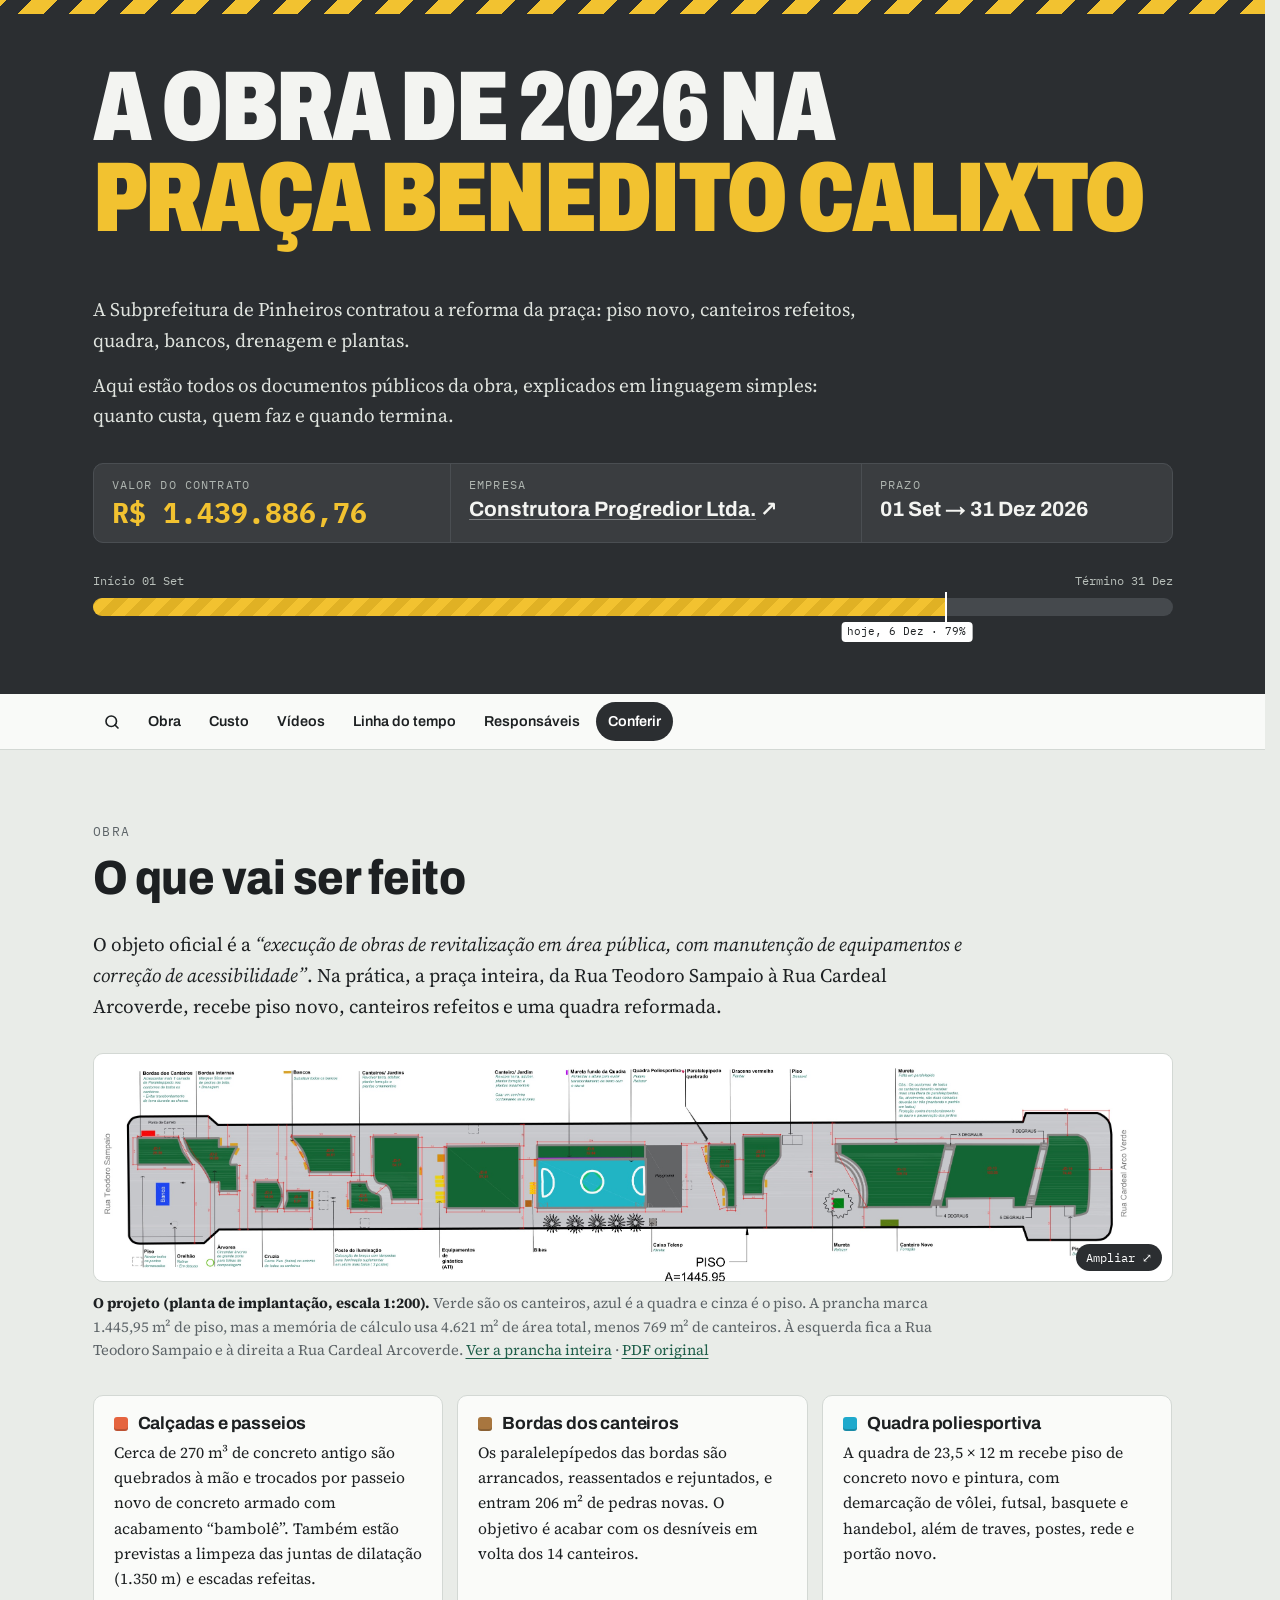
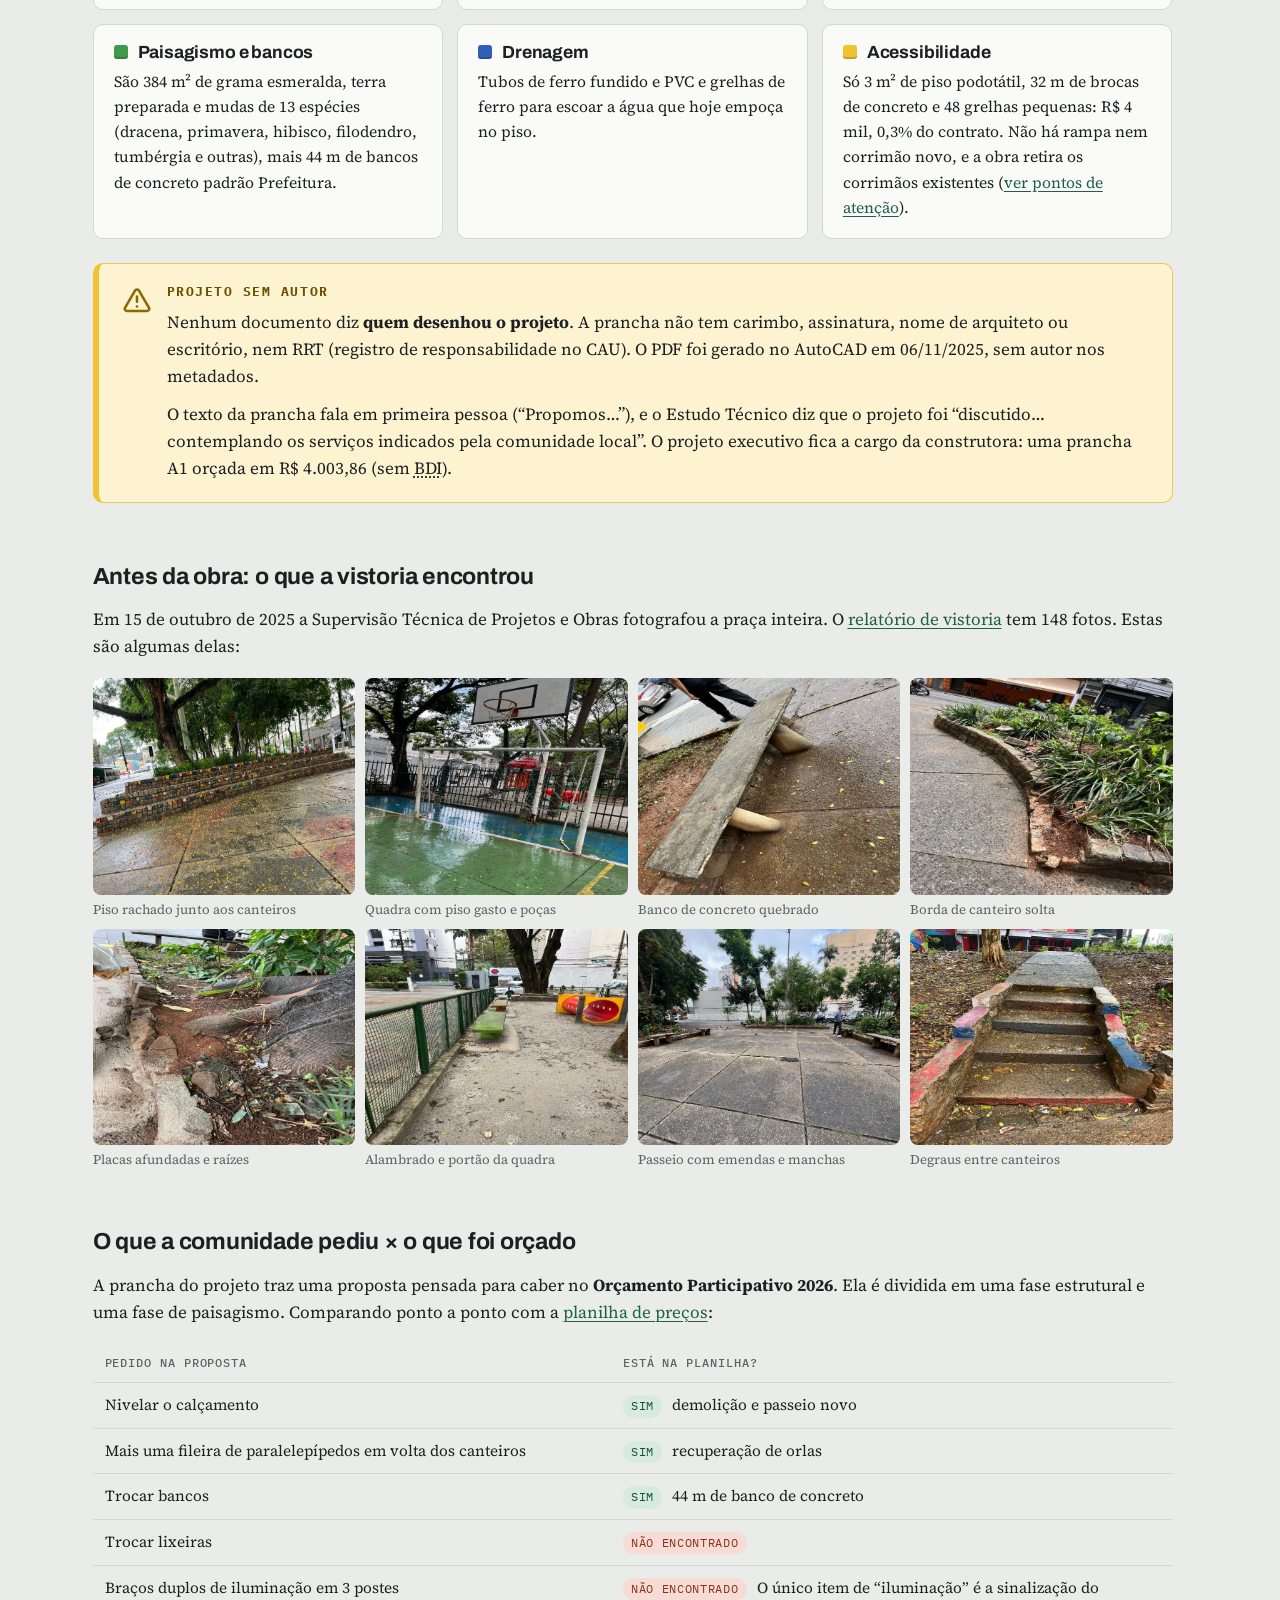
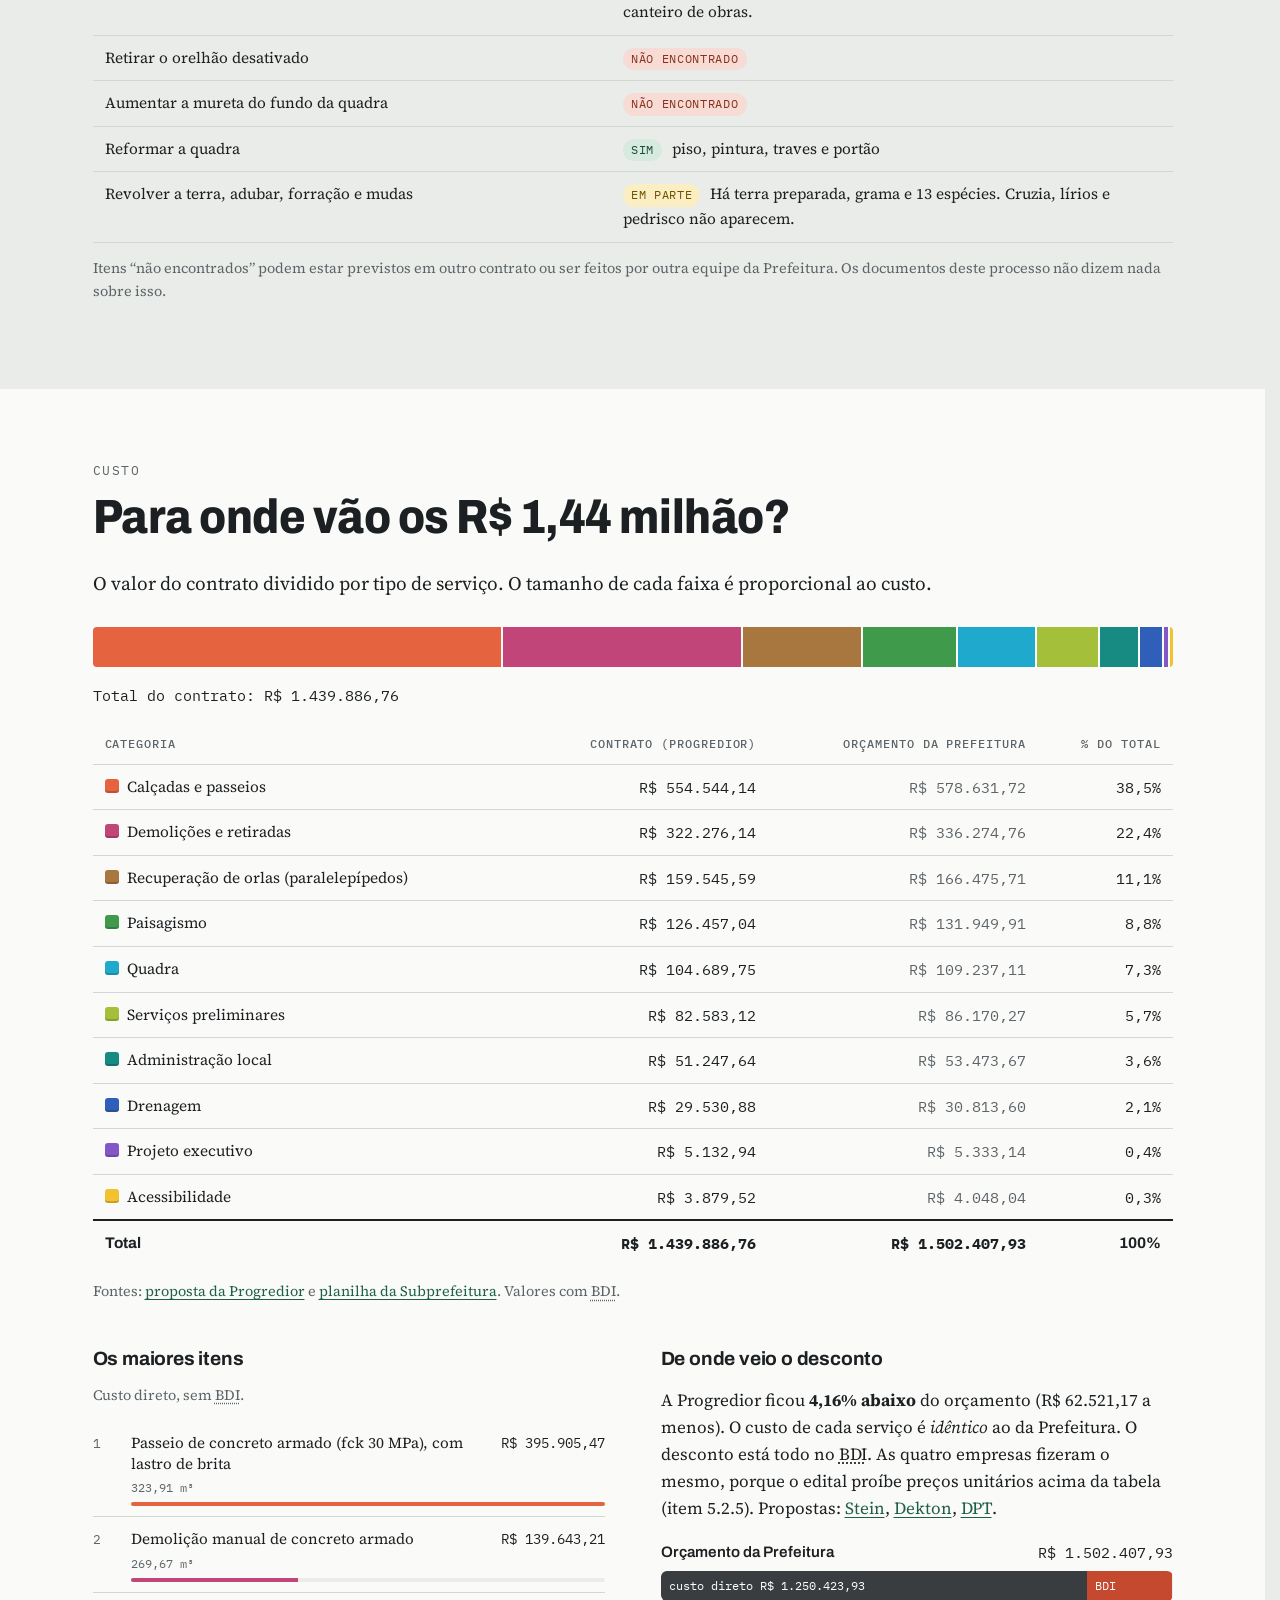
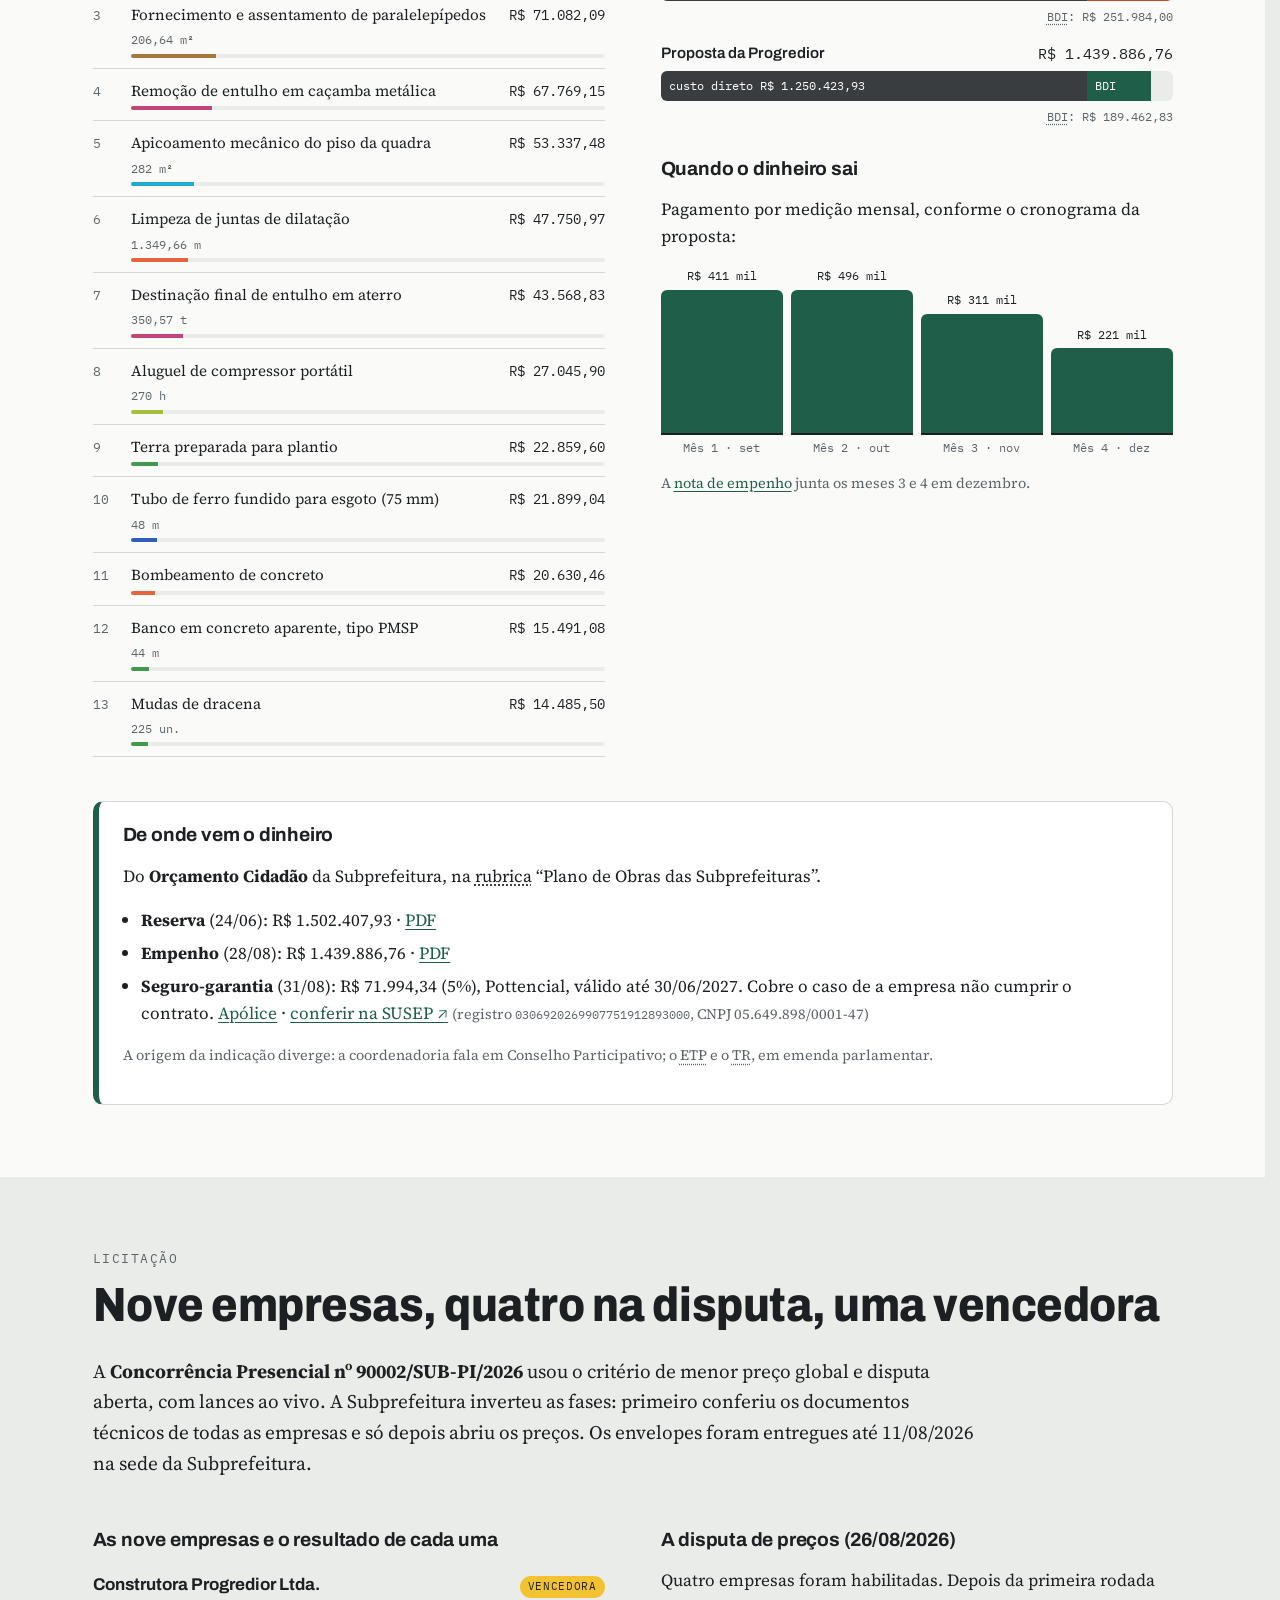
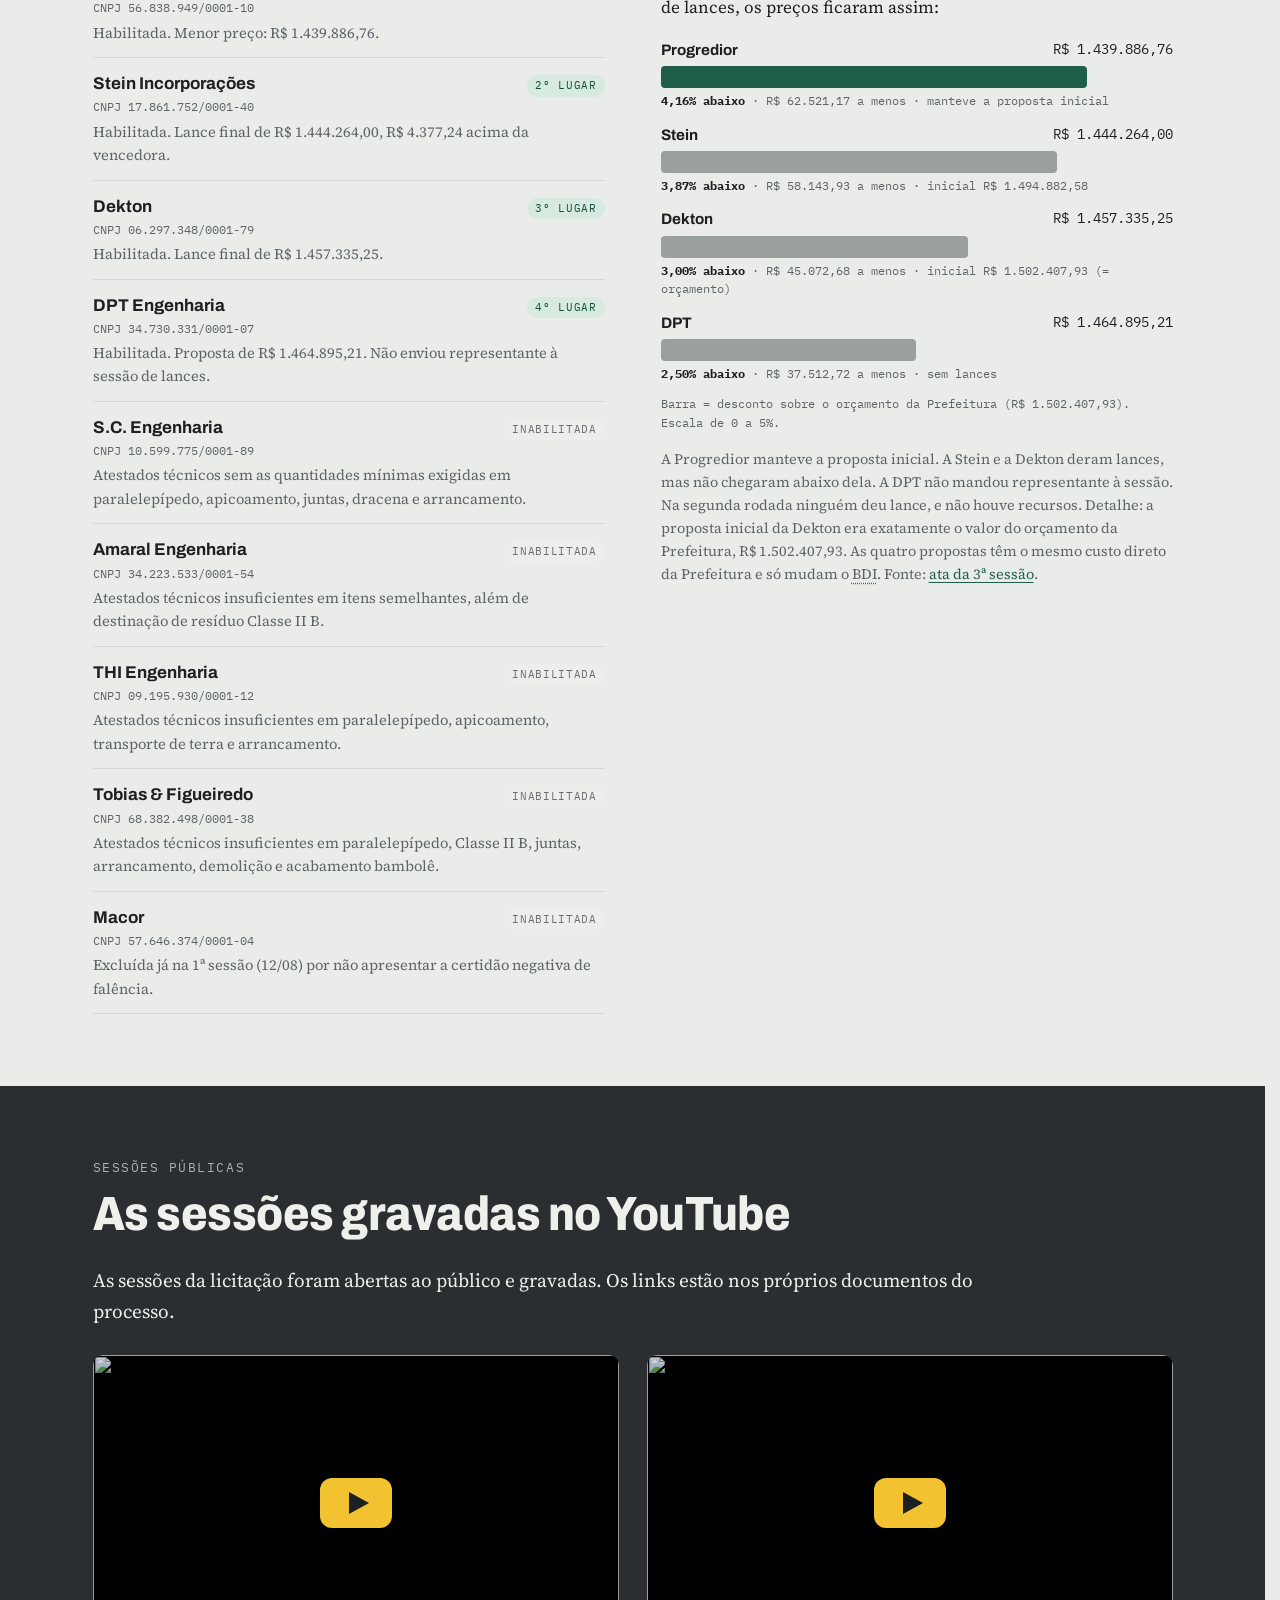
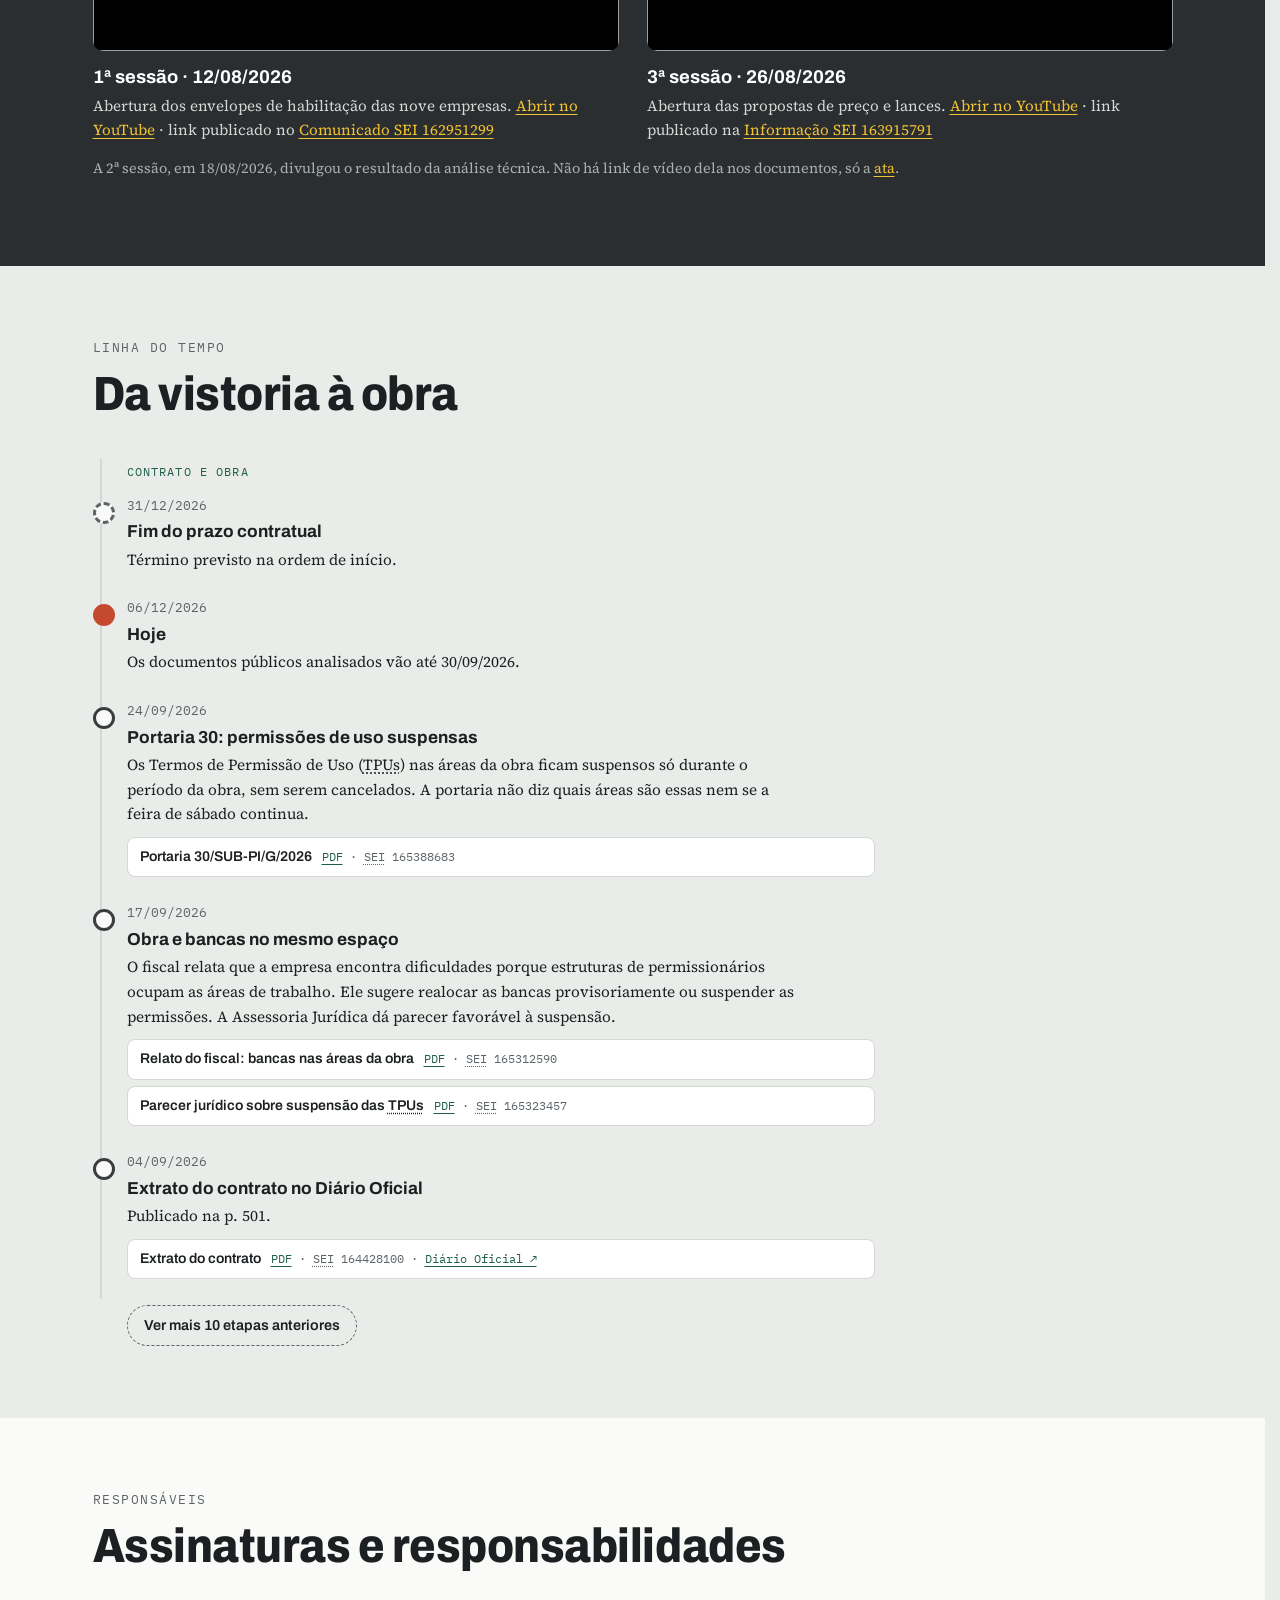
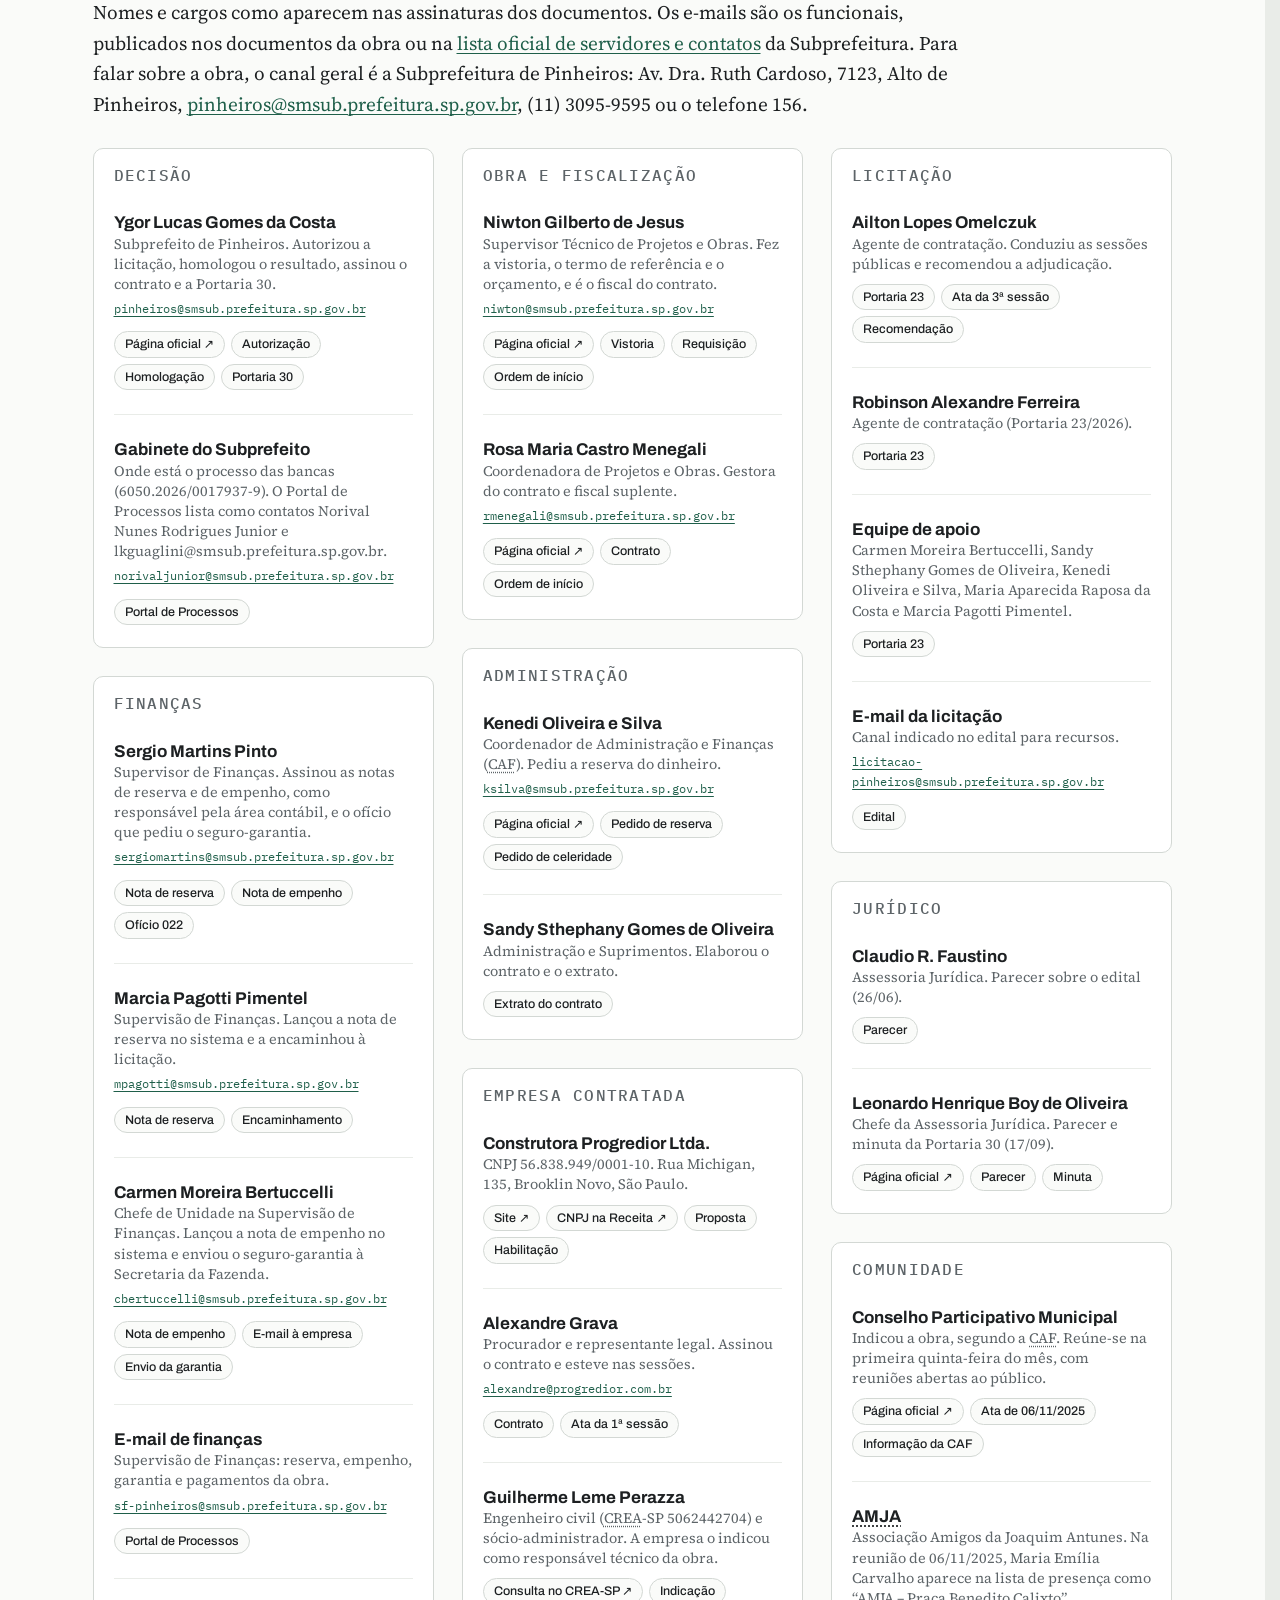
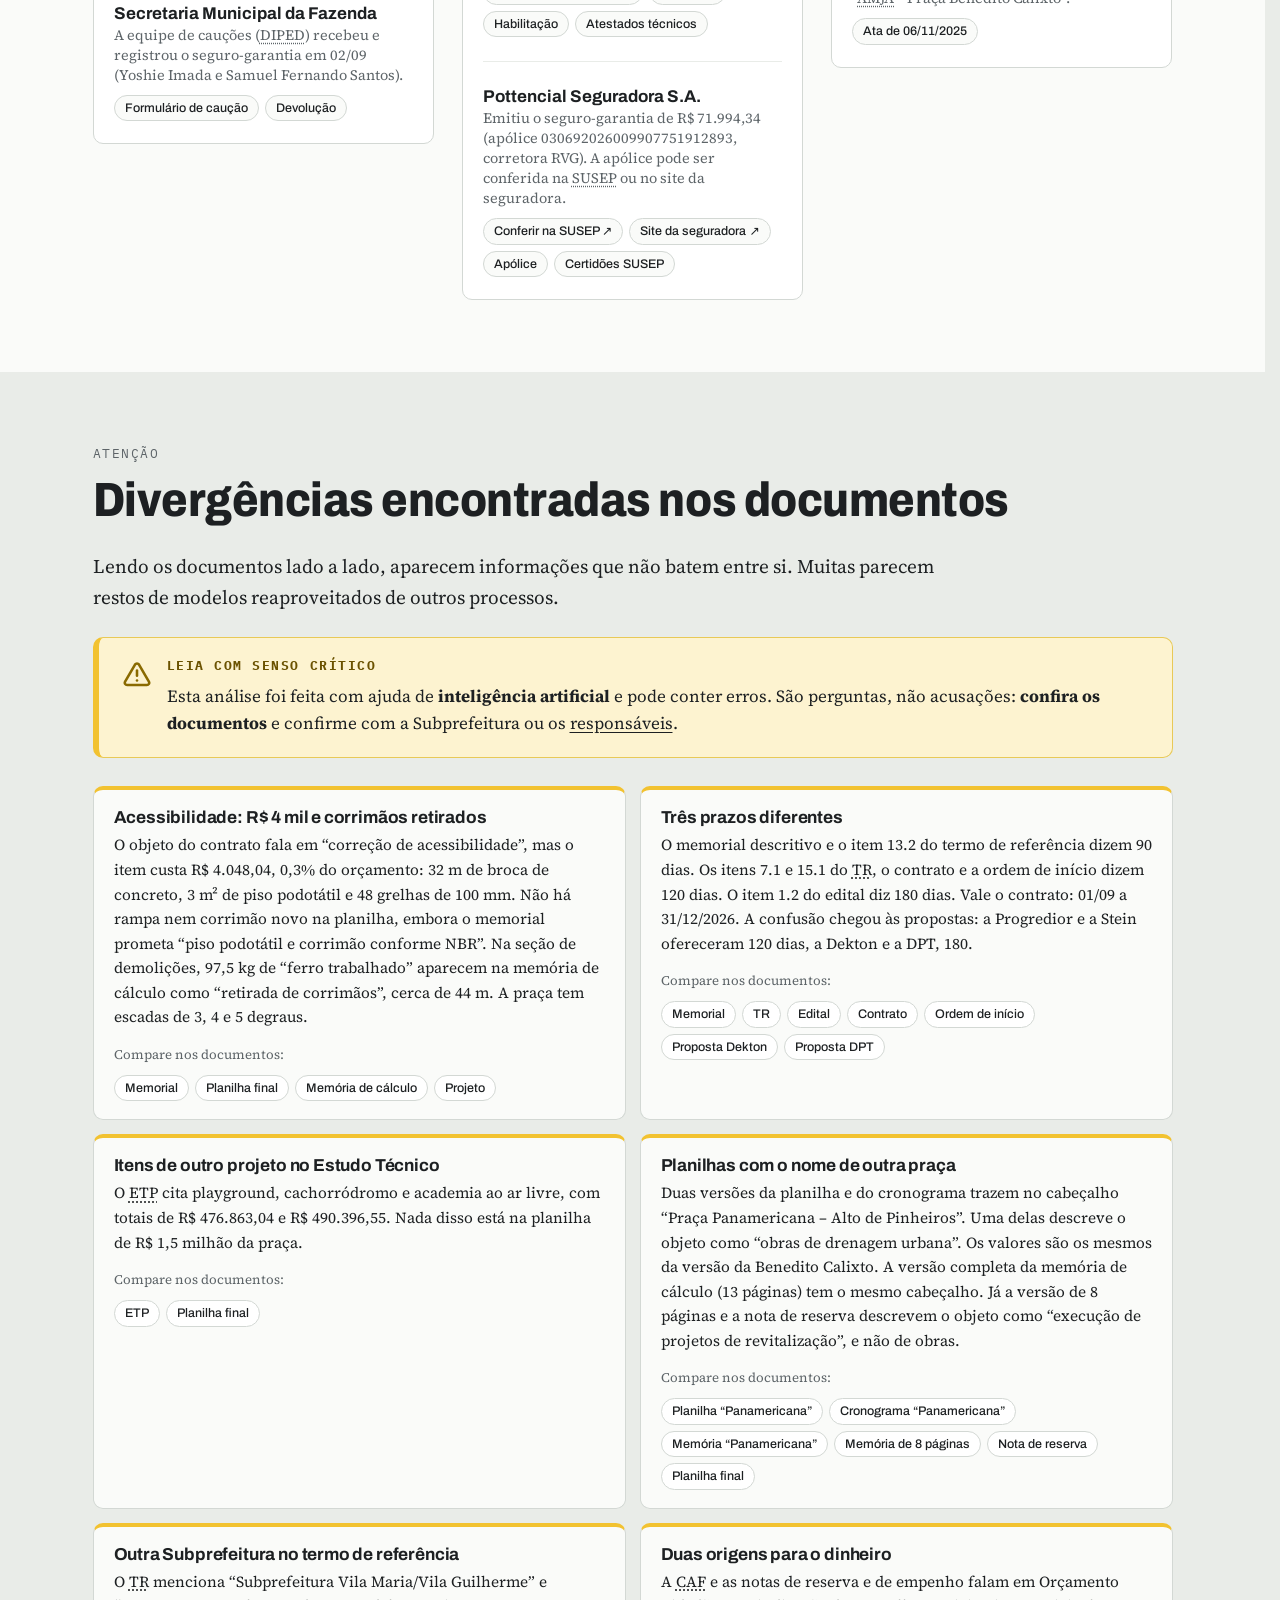
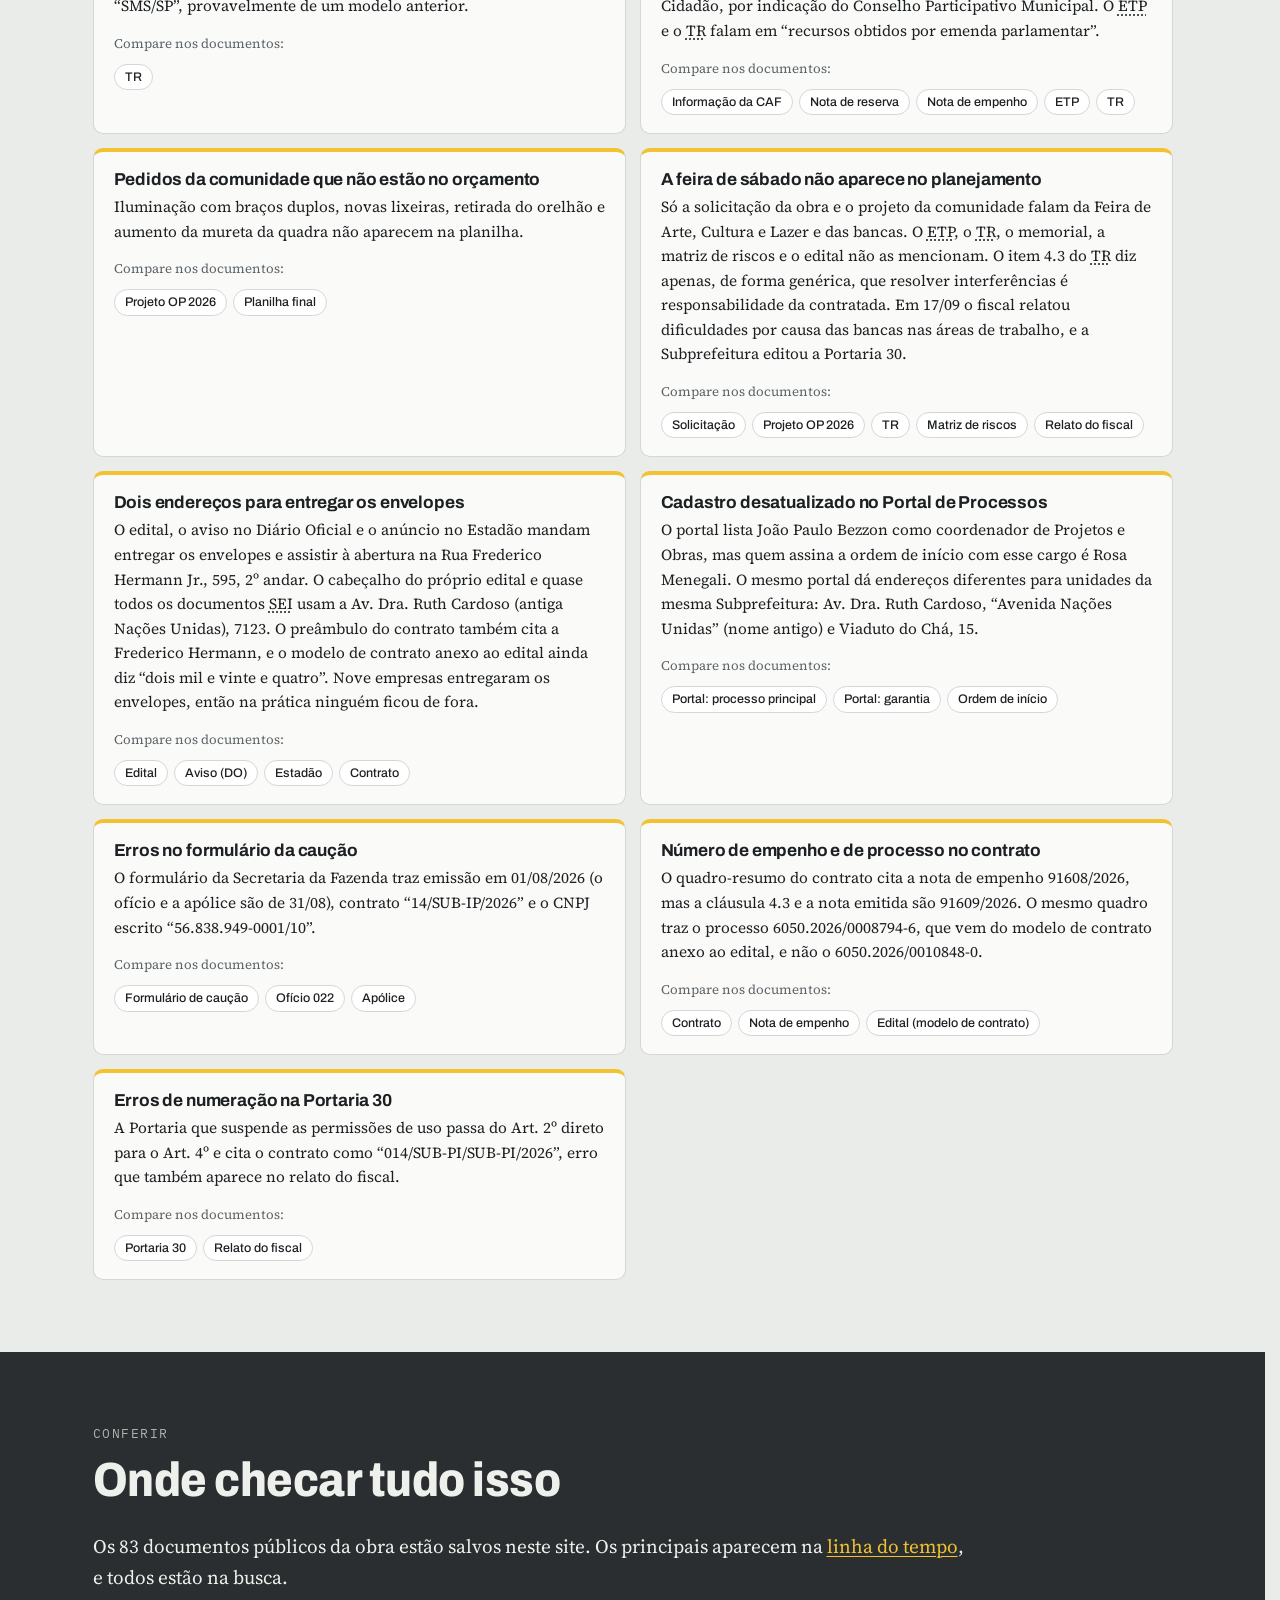
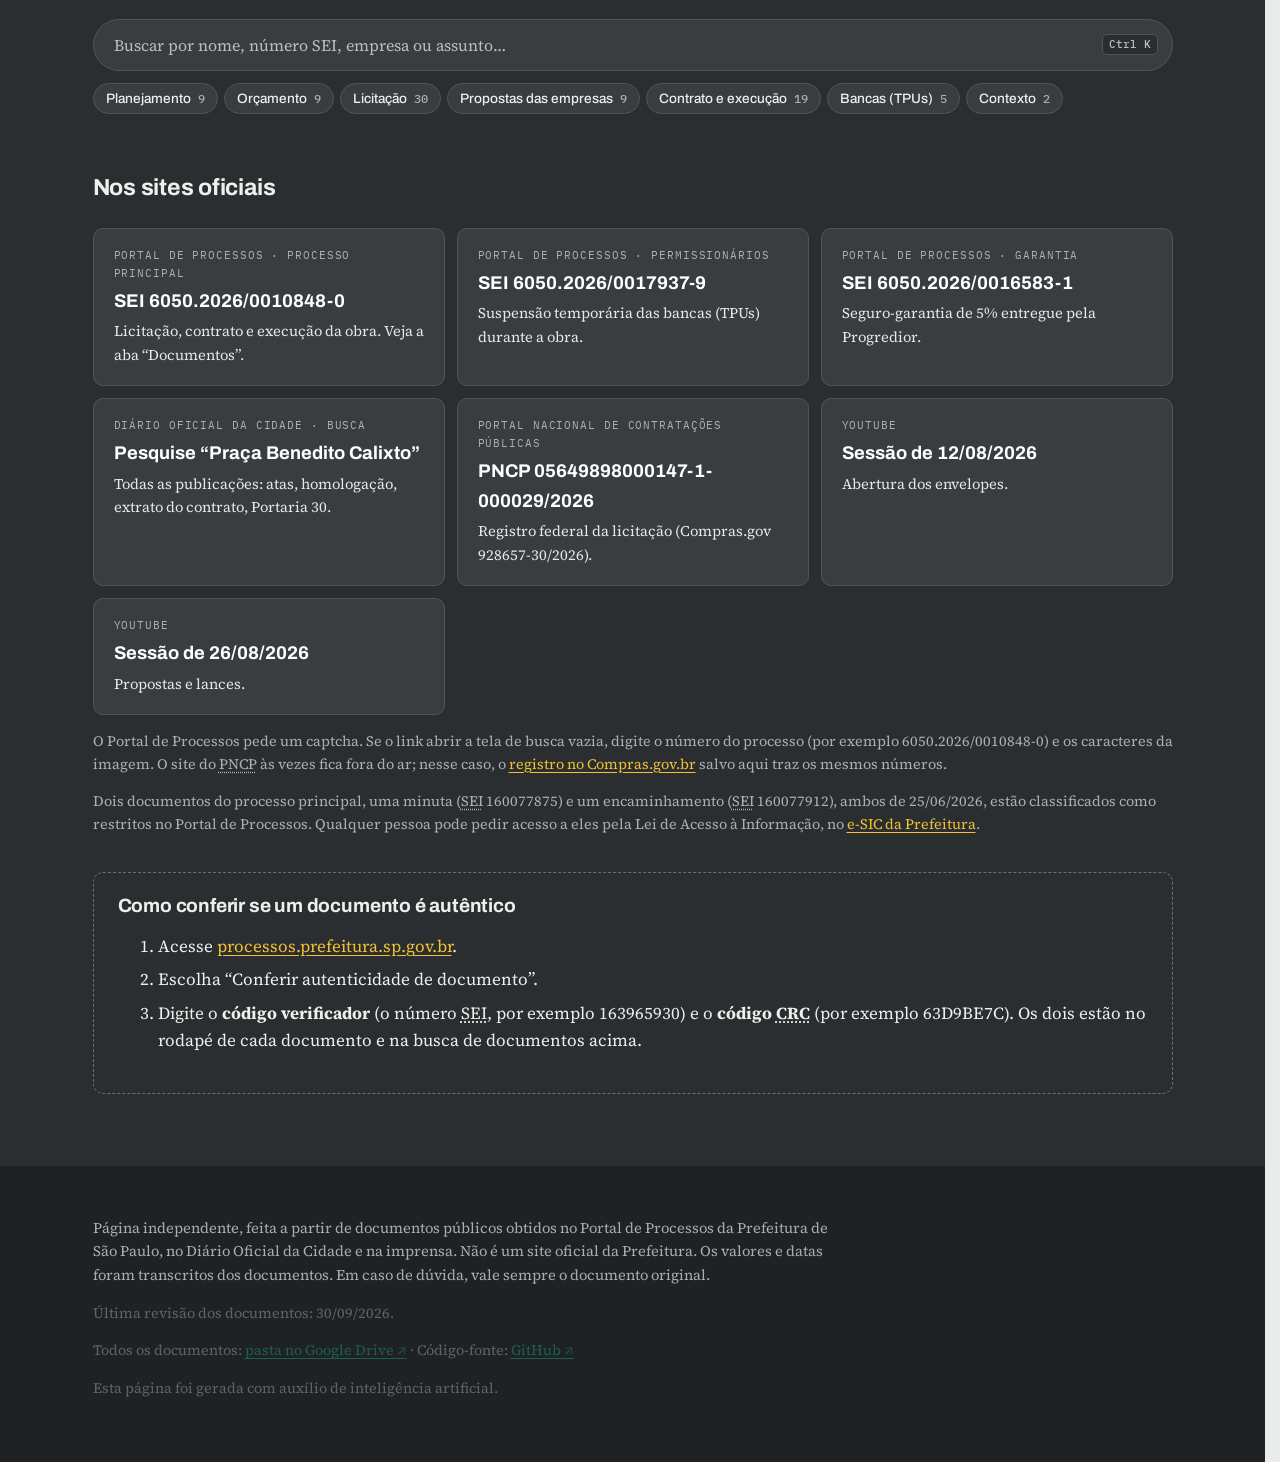
==== commit 47d26b74: "Refine content and improve clarity in index.html; update search button styling in styles.css - Revis" ====
--- a/index.html
+++ b/index.html
@@ -175,36 +175,35 @@
         <tfoot><tr><th>Total</th><th class="r num">R$ 1.439.886,76</th><th class="r num">R$ 1.502.407,93</th><th class="r">100%</th></tr></tfoot>
       </table>
     </div>
-    <p class="small">Fontes: <a href="https://drive.google.com/file/d/1HuPIASaVb-FIS-yuQ4gk8bPe-6OrrkrB/view">proposta de preço da Progredior</a> e <a href="https://drive.google.com/file/d/1HRP_H2Jw5HfDh4E2aJYfCAGuTH_O6yaG/view">planilha orçamentária da Subprefeitura</a> (junho/2026, tabelas EDIF/INFRA de janeiro/2026, sem desoneração). Os valores já incluem o BDI.</p>
+    <p class="small">Fontes: <a href="https://drive.google.com/file/d/1HuPIASaVb-FIS-yuQ4gk8bPe-6OrrkrB/view">proposta da Progredior</a> e <a href="https://drive.google.com/file/d/1HRP_H2Jw5HfDh4E2aJYfCAGuTH_O6yaG/view">planilha da Subprefeitura</a>. Valores com BDI.</p>
 
     <div class="grid-2">
       <div>
         <h3>Os maiores itens</h3>
-        <p class="small">Custo direto do orçamento de referência, sem BDI.</p>
+        <p class="small">Custo direto, sem BDI.</p>
         <ol class="items" id="top-items"></ol>
       </div>
       <div>
         <h3>De onde veio o desconto</h3>
-        <p>A Progredior ganhou com um preço <strong>4,16% abaixo</strong> do orçamento da Prefeitura, ou R$ 62.521,17 a menos. Na proposta, o custo direto de cada serviço é <em>idêntico</em> ao da Prefeitura. Toda a diferença está no BDI, que caiu de 20,11% para 15,11% nas obras e de 33,20% para 28,20% no projeto.</p>
-        <p class="small">Não é exclusividade da vencedora. O edital proíbe preços unitários acima dos da Prefeitura (item 5.2.5), e as quatro empresas habilitadas repetiram o mesmo custo direto, R$ 1.250.423,93, disputando só no BDI. Veja as propostas da <a href="https://drive.google.com/file/d/1vRYxlIX7OuQJTO6bERsR786A8DzbCOdR/view">Stein</a>, da <a href="https://drive.google.com/file/d/10yq9Ve0r5qlpwcS-TOkk0asuH28XzTmm/view">Dekton</a> e da <a href="https://drive.google.com/file/d/14I5yiXyF-V_1Z1BThC6oxC9qo93_1Cdn/view">DPT</a>.</p>
+        <p>A Progredior ficou <strong>4,16% abaixo</strong> do orçamento (R$ 62.521,17 a menos). O custo de cada serviço é <em>idêntico</em> ao da Prefeitura. O desconto está todo no BDI. As quatro empresas fizeram o mesmo, porque o edital proíbe preços unitários acima da tabela (item 5.2.5). Propostas: <a href="https://drive.google.com/file/d/1vRYxlIX7OuQJTO6bERsR786A8DzbCOdR/view">Stein</a>, <a href="https://drive.google.com/file/d/10yq9Ve0r5qlpwcS-TOkk0asuH28XzTmm/view">Dekton</a>, <a href="https://drive.google.com/file/d/14I5yiXyF-V_1Z1BThC6oxC9qo93_1Cdn/view">DPT</a>.</p>
         <div class="bdi" id="bdi"></div>
 
         <h3>Quando o dinheiro sai</h3>
-        <p>Os pagamentos são feitos por medição mensal do que foi executado. O cronograma da proposta prevê:</p>
+        <p>Pagamento por medição mensal, conforme o cronograma da proposta:</p>
         <div class="months" id="months"></div>
-        <p class="small">A <a href="https://drive.google.com/file/d/1x_gXNckXLzF0T5MFGi1SPjJwbzaqLf1G/view">nota de empenho 91609/2026</a> reserva o dinheiro em três parcelas em 2026: outubro R$ 411.188,24, novembro R$ 496.199,52 e dezembro R$ 532.499,00. Essa última soma os meses 3 e 4 do cronograma.</p>
+        <p class="small">A <a href="https://drive.google.com/file/d/1x_gXNckXLzF0T5MFGi1SPjJwbzaqLf1G/view">nota de empenho</a> junta os meses 3 e 4 em dezembro.</p>
       </div>
     </div>
 
     <div class="callout">
       <h3>De onde vem o dinheiro</h3>
-      <p>Da dotação <span class="mono">51.10.15.451.4020.1170.4.4.90.51.00.00.1.500.9551.0</span>, chamada “Intervenção, Urbanização e Melhoria de Bairros – Plano de Obras das Subprefeituras”, com fonte “Recursos destinados ao <strong>Orçamento Cidadão</strong> – SUB PI”. Duas notas registram o valor:</p>
+      <p>Do <strong>Orçamento Cidadão</strong> da Subprefeitura, na <abbr title="Dotação 51.10.15.451.4020.1170.4.4.90.51.00.00.1.500.9551.0: Intervenção, Urbanização e Melhoria de Bairros">rubrica</abbr> “Plano de Obras das Subprefeituras”.</p>
       <ul>
-        <li><strong>Nota de reserva 47.637/2026</strong> (24/06/2026): R$ 1.502.407,93. <a href="https://drive.google.com/file/d/1yHsvumMu6OXcJCoKL26sJV4ySamNtCQL/view">PDF</a></li>
-        <li><strong>Nota de empenho 91609/2026</strong> (28/08/2026): R$ 1.439.886,76. Antes dela a dotação tinha R$ 9,3 milhões. <a href="https://drive.google.com/file/d/1x_gXNckXLzF0T5MFGi1SPjJwbzaqLf1G/view">PDF</a></li>
-        <li><strong>Garantia de execução</strong> (31/08/2026): seguro-garantia de 5%, ou R$ 71.994,34, emitido pela Pottencial Seguradora e válido de 01/09/2026 a 30/06/2027. Se a empresa não cumprir o contrato, a Prefeitura pode acionar a seguradora até esse valor. Processo SEI 6050.2026/0016583-1. <a href="https://drive.google.com/file/d/1-xEvJO6LD5C0TpUps1Tplmuzm7ZB-x8-/view">Apólice</a> · <a href="https://www.gov.br/pt-br/servicos/consultar-apolice-de-seguro-garantia" target="_blank" rel="noopener">conferir na SUSEP ↗</a> (registro <span class="mono">0306920269907751912893000</span>, CNPJ da Subprefeitura 05.649.898/0001-47)</li>
+        <li><strong>Reserva</strong> (24/06): R$ 1.502.407,93 · <a href="https://drive.google.com/file/d/1yHsvumMu6OXcJCoKL26sJV4ySamNtCQL/view">PDF</a></li>
+        <li><strong>Empenho</strong> (28/08): R$ 1.439.886,76 · <a href="https://drive.google.com/file/d/1x_gXNckXLzF0T5MFGi1SPjJwbzaqLf1G/view">PDF</a></li>
+        <li><strong>Seguro-garantia</strong> (31/08): R$ 71.994,34 (5%), Pottencial, válido até 30/06/2027. Cobre o caso de a empresa não cumprir o contrato. <a href="https://drive.google.com/file/d/1-xEvJO6LD5C0TpUps1Tplmuzm7ZB-x8-/view">Apólice</a> · <a href="https://www.gov.br/pt-br/servicos/consultar-apolice-de-seguro-garantia" target="_blank" rel="noopener">conferir na SUSEP ↗</a> <span class="small">(registro <span class="mono">0306920269907751912893000</span>, CNPJ 05.649.898/0001-47)</span></li>
       </ul>
-      <p class="small">A informação da coordenadoria administrativa diz que a obra foi “indicação do Conselho Participativo Municipal”. O Estudo Técnico Preliminar e o Termo de Referência falam em “emenda parlamentar”. Veja os <a href="#atencao">pontos de atenção</a>.</p>
+      <p class="small">A origem da indicação diverge: a coordenadoria fala em Conselho Participativo; o ETP e o TR, em emenda parlamentar.</p>
     </div>
   </div>
 </section>
--- a/styles.css
+++ b/styles.css
@@ -117,8 +117,8 @@
 .is-dev [data-dev] { display: revert !important; outline: 2px dashed var(--c-projeto); outline-offset: -2px; }
 .is-dev .toc a[data-dev] { display: inline-flex !important; gap: 6px; }
 .is-dev .toc a[data-dev]::after { content: "dev"; font: 700 .62rem/1 var(--f-mono); text-transform: uppercase; padding: 3px 5px; border-radius: 4px; background: var(--c-projeto); color: #fff; }
-.toc__search { flex: none; display: grid; place-items: center; width: 38px; height: 38px; padding: 0; color: var(--ink); border: 1px solid var(--line); border-radius: 50%; background: #fff; cursor: pointer; }
-.toc__search:hover { border-color: var(--ink); }
+.toc__search { flex: none; display: grid; place-items: center; width: 39px; height: 39px; padding: 0; color: var(--ink); border: 0; border-radius: 99px; background: transparent; cursor: pointer; }
+.toc__search:hover { background: var(--concrete); }
 kbd { font: 500 .7rem/1 var(--f-mono); padding: 4px 6px; border-radius: 5px; background: var(--concrete); color: var(--muted); border: 1px solid var(--line); }
 @media (hover: none) { .kbd-mod { display: none; } }
 
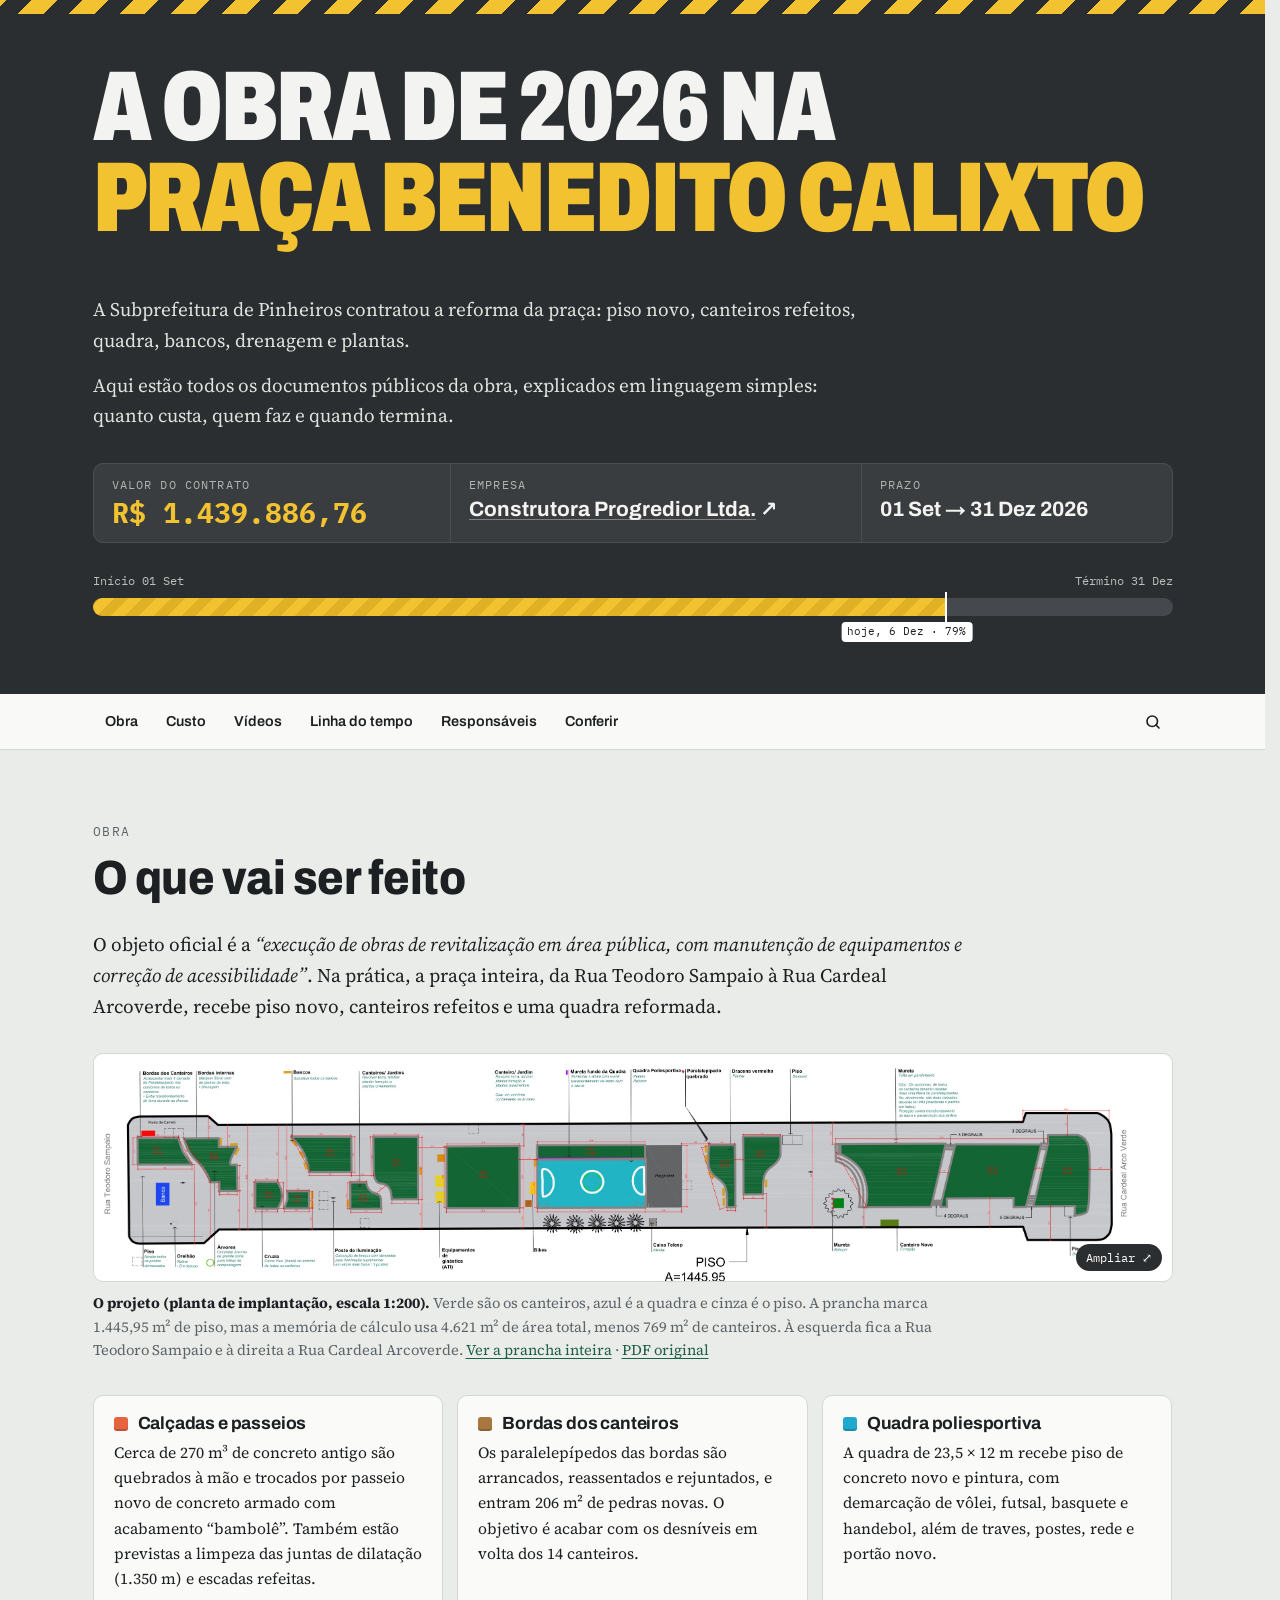
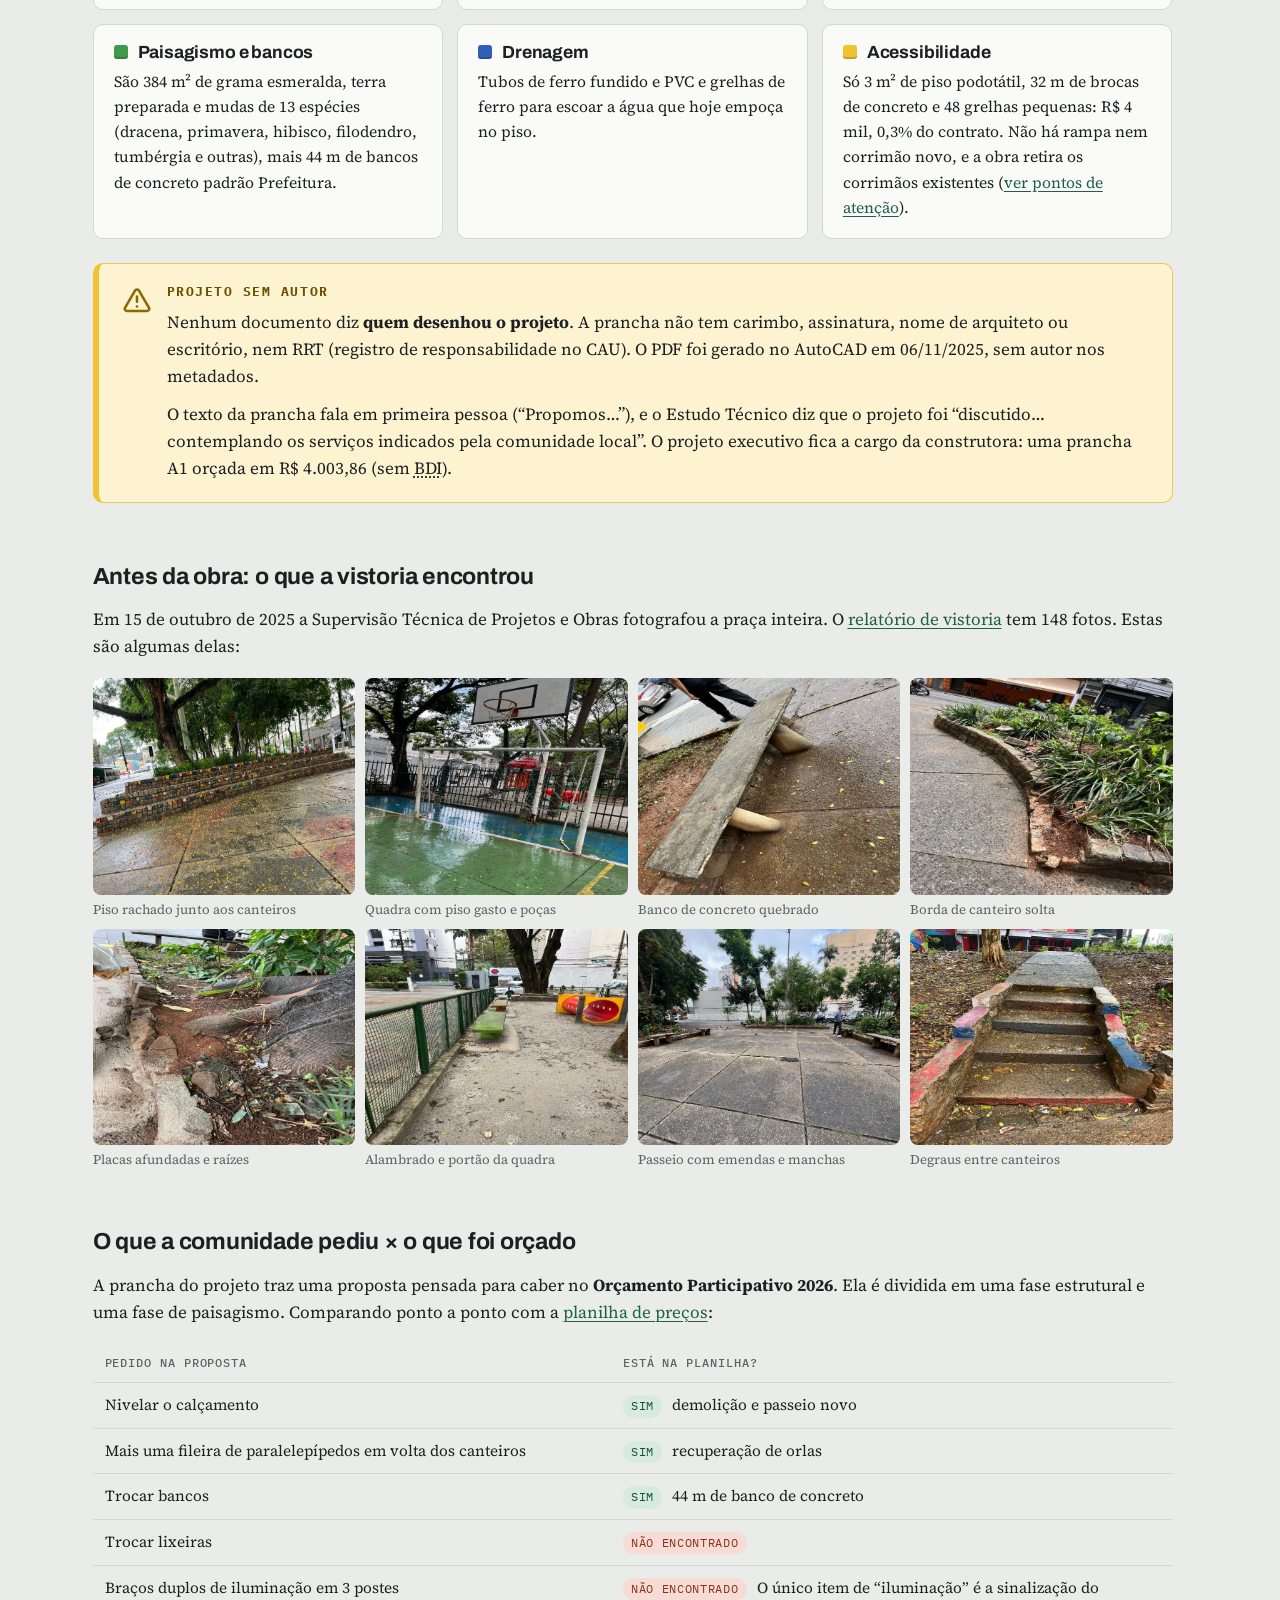
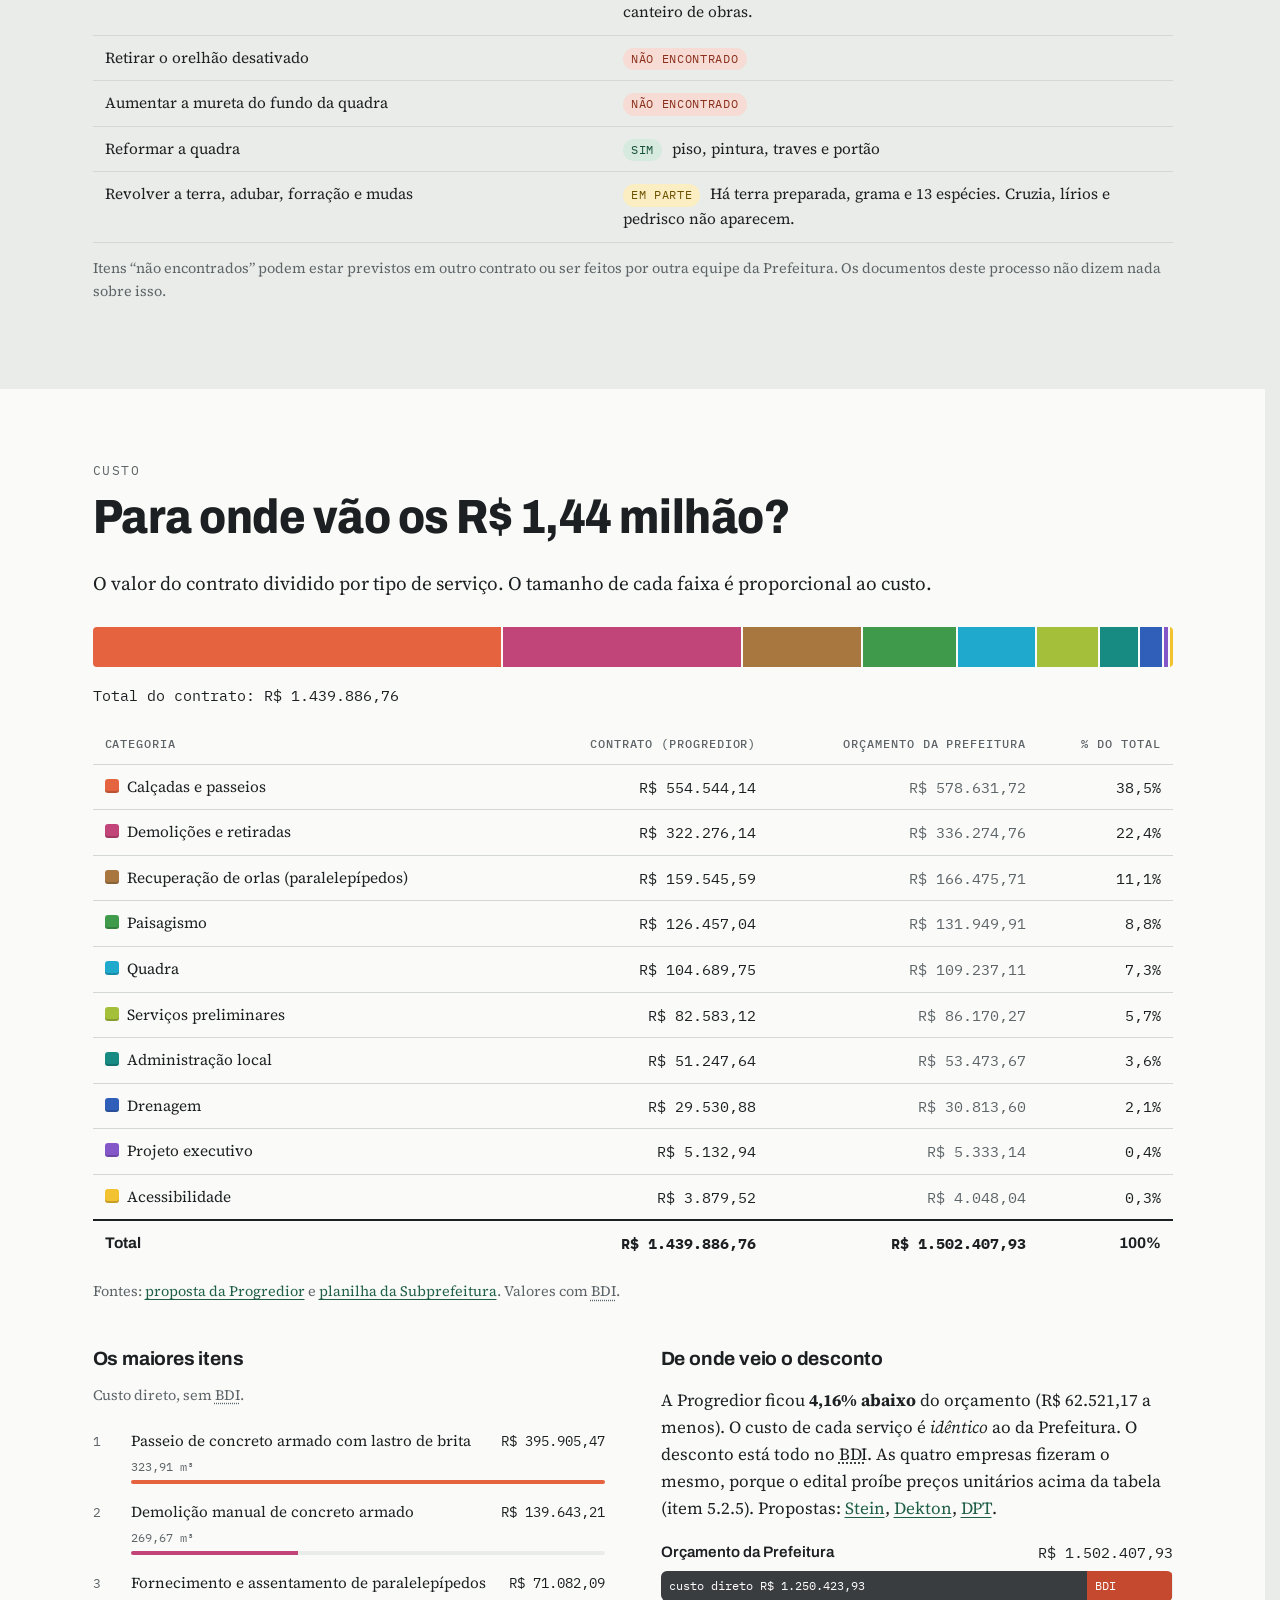
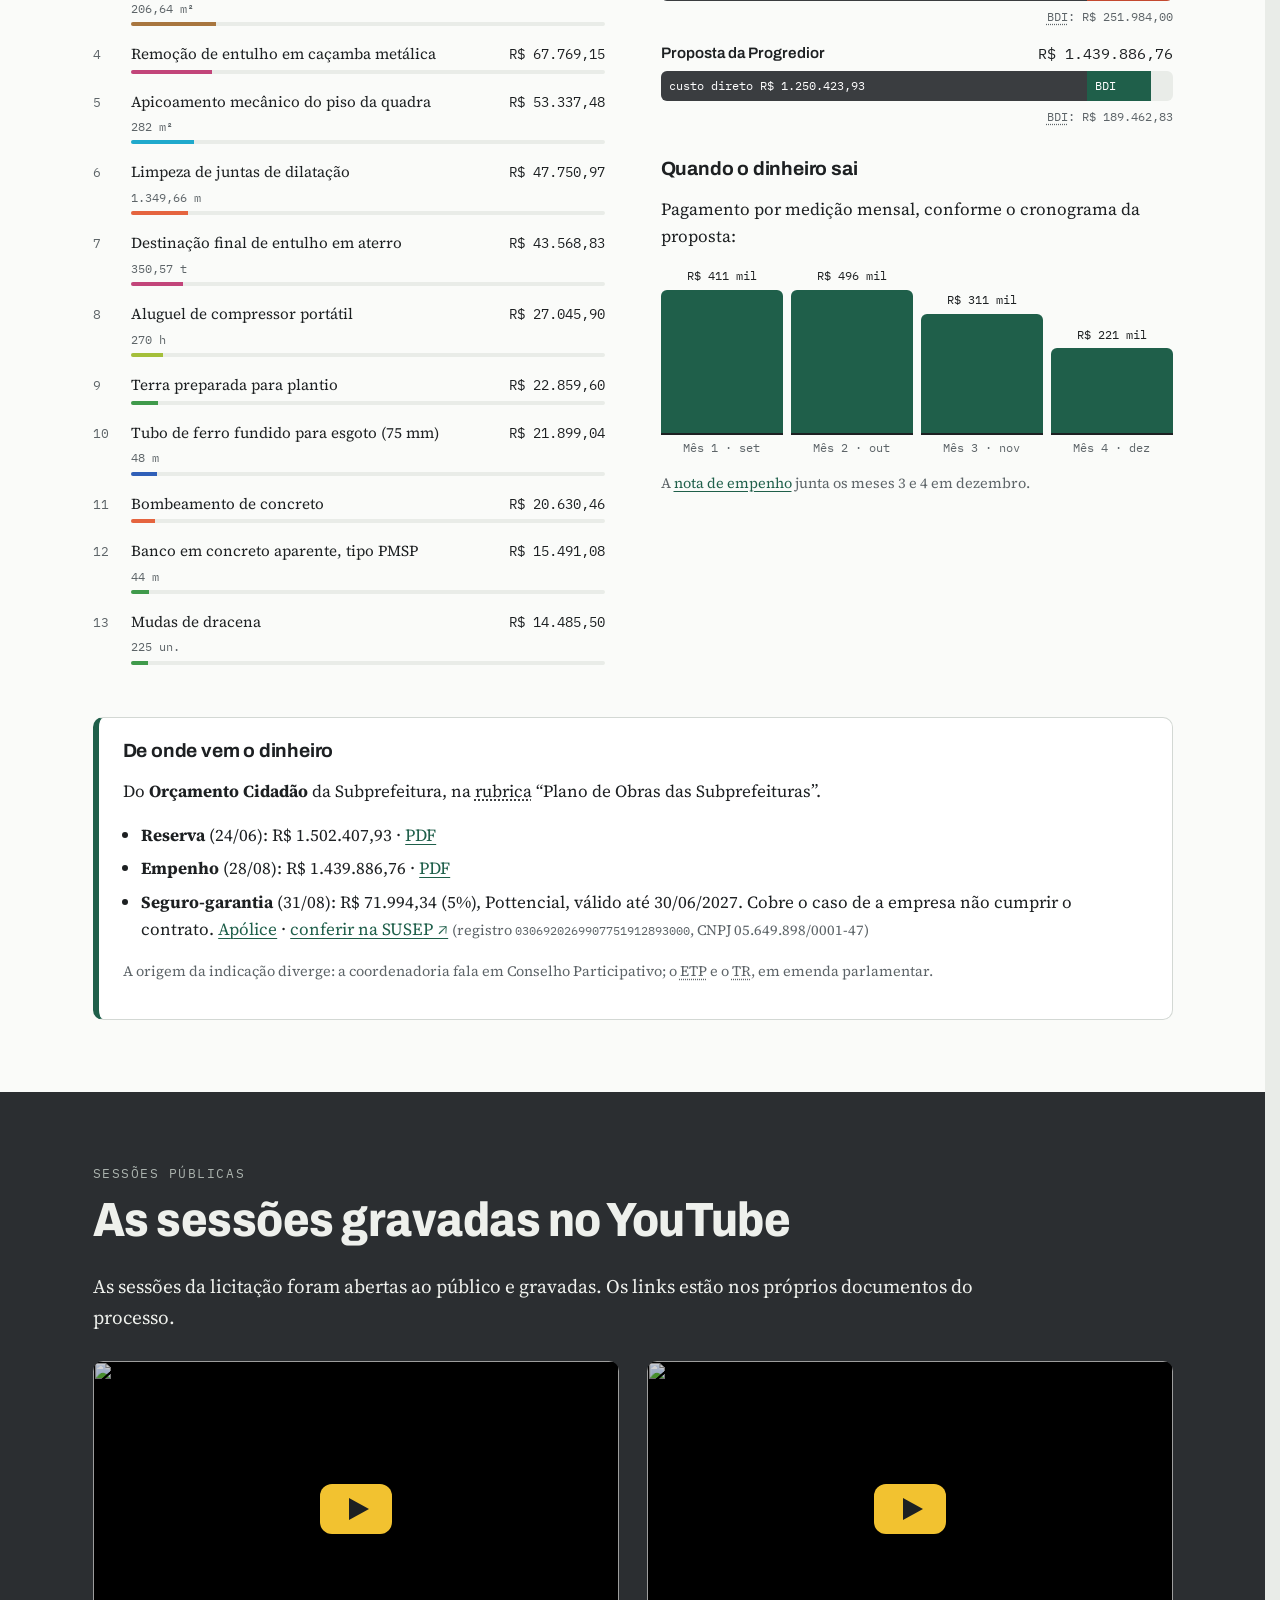
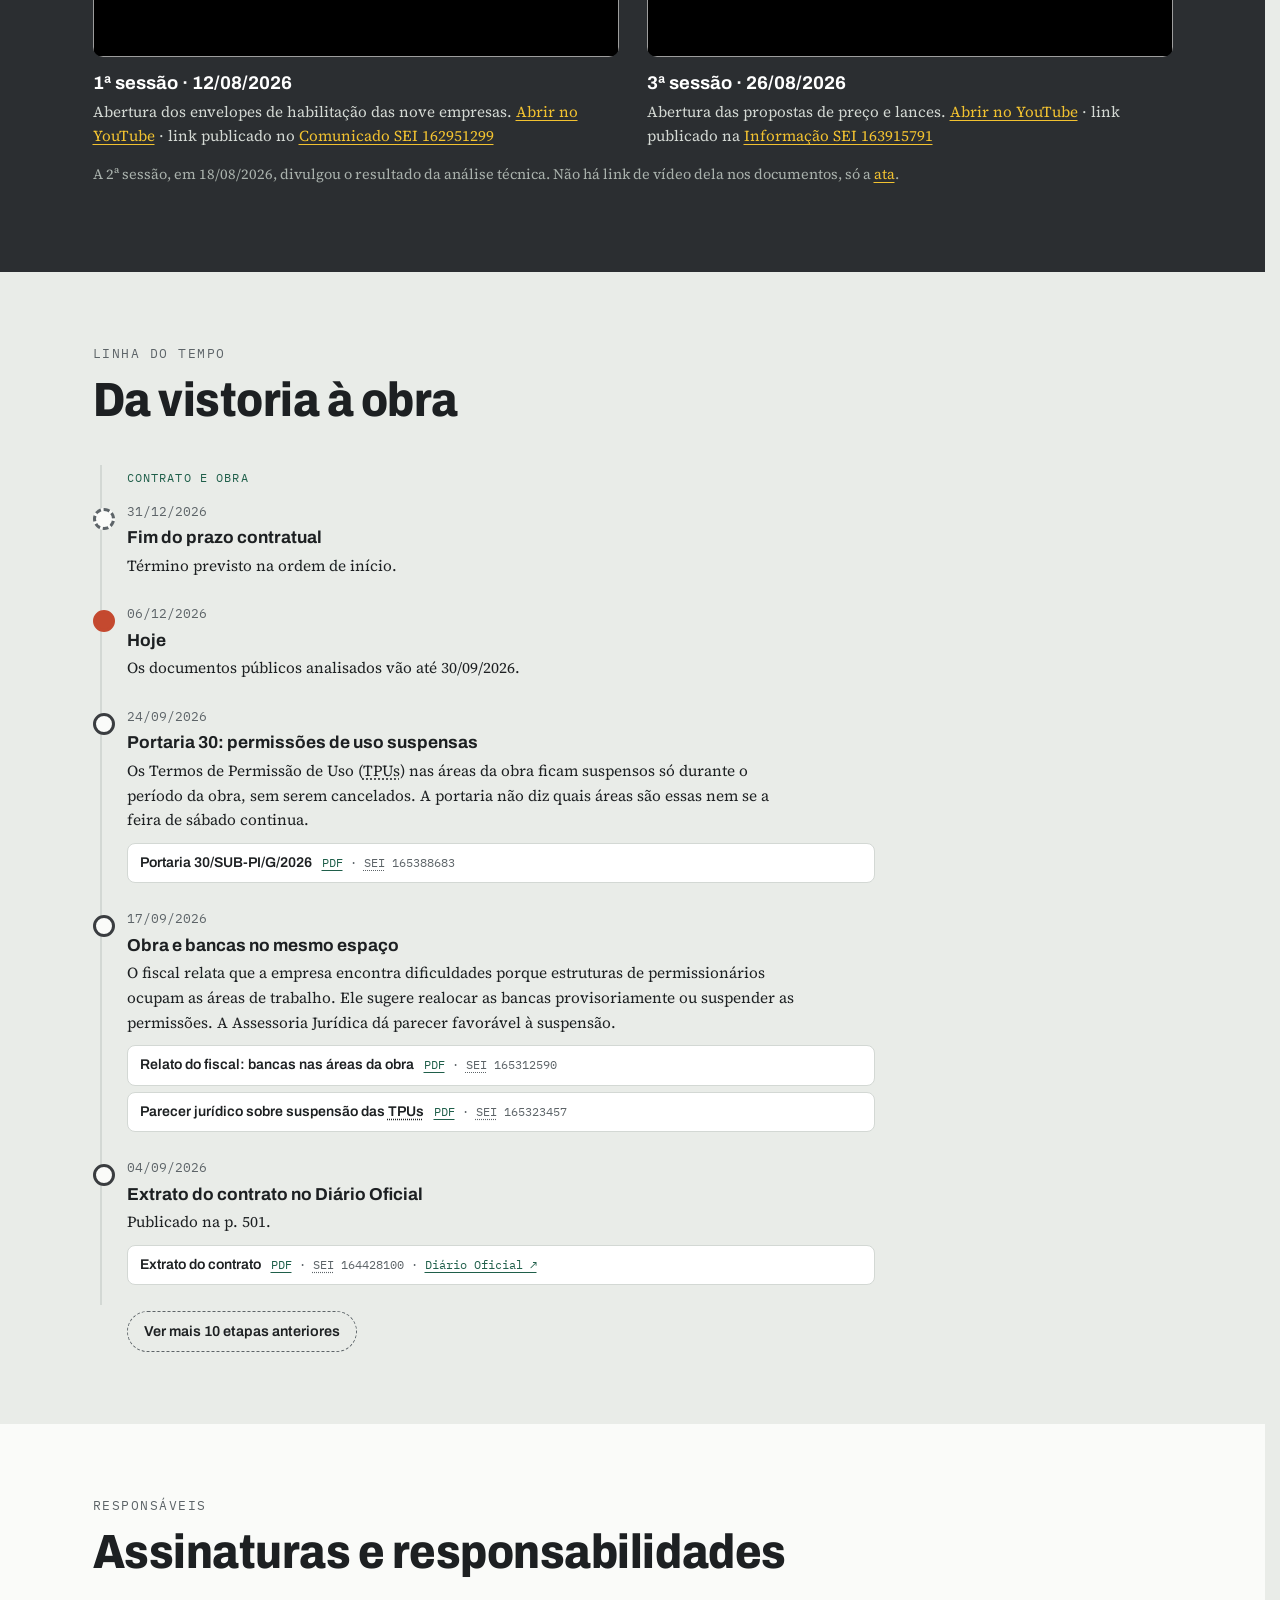
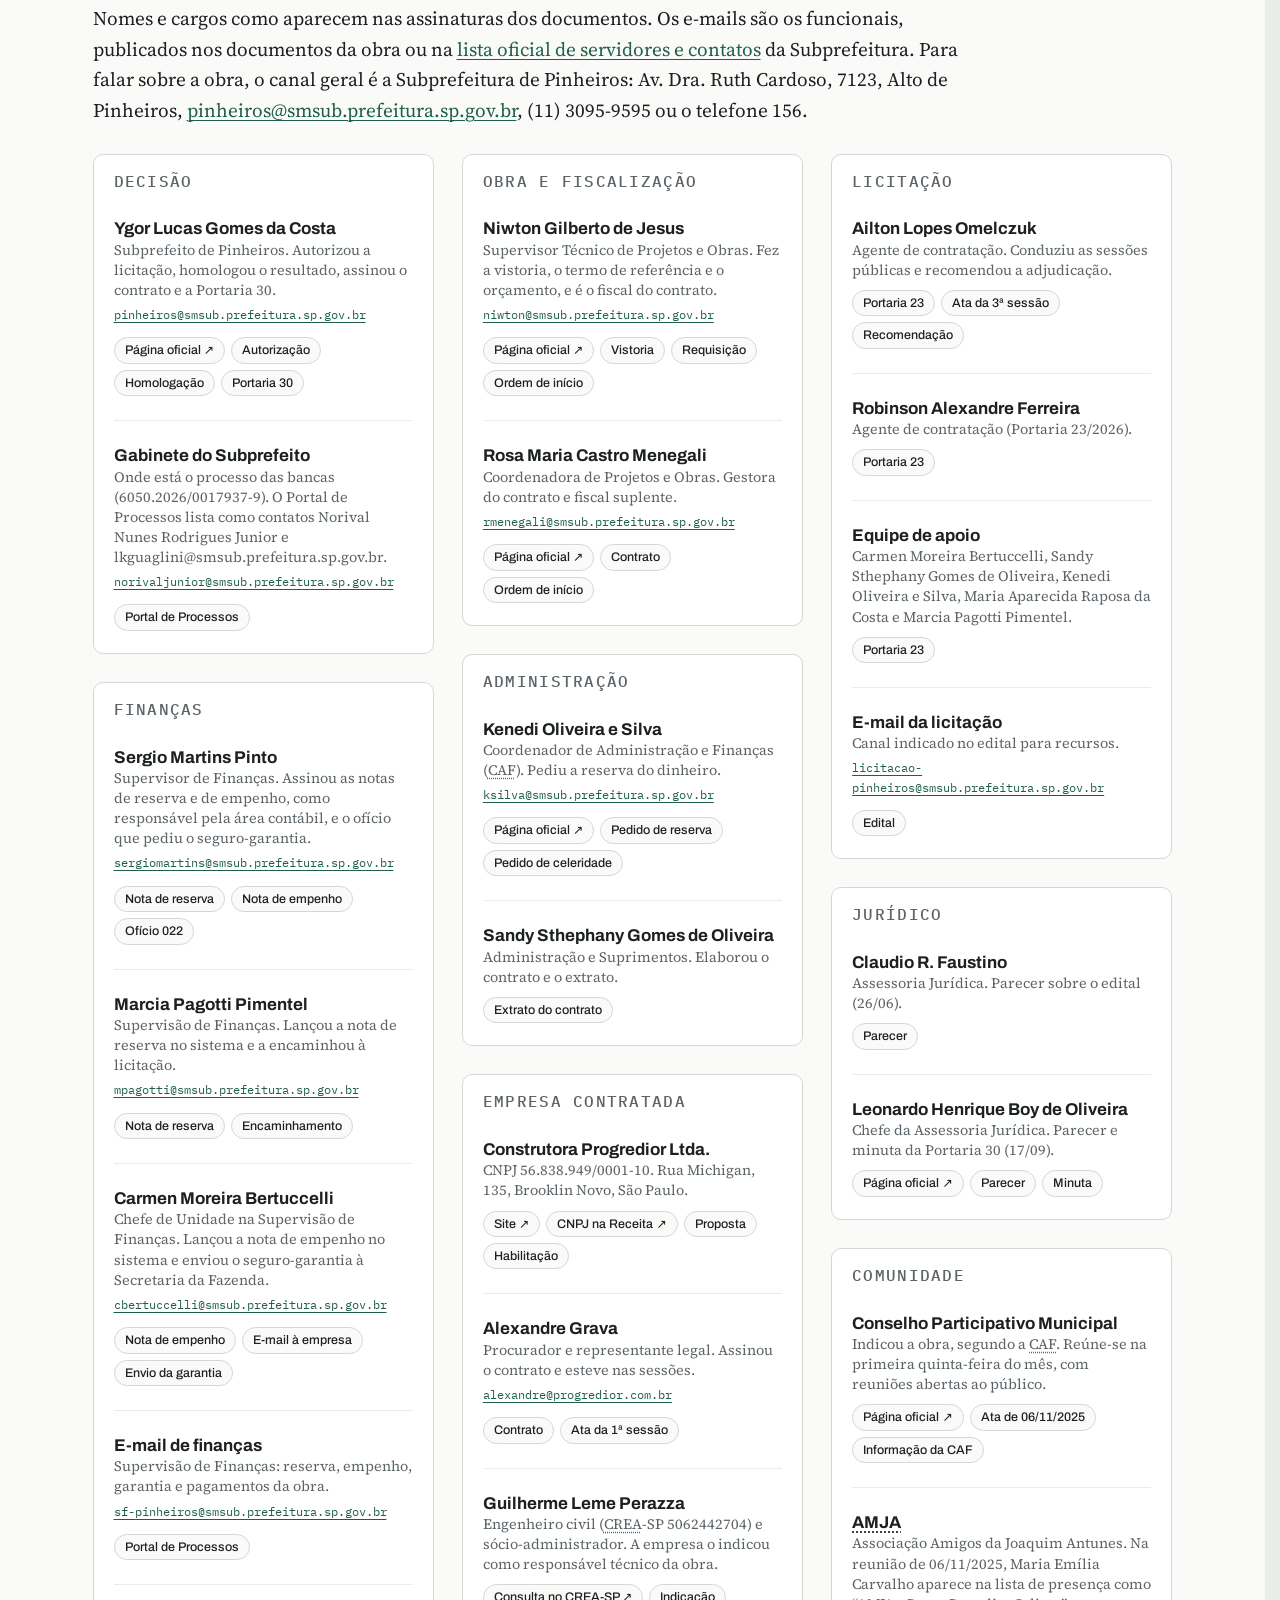
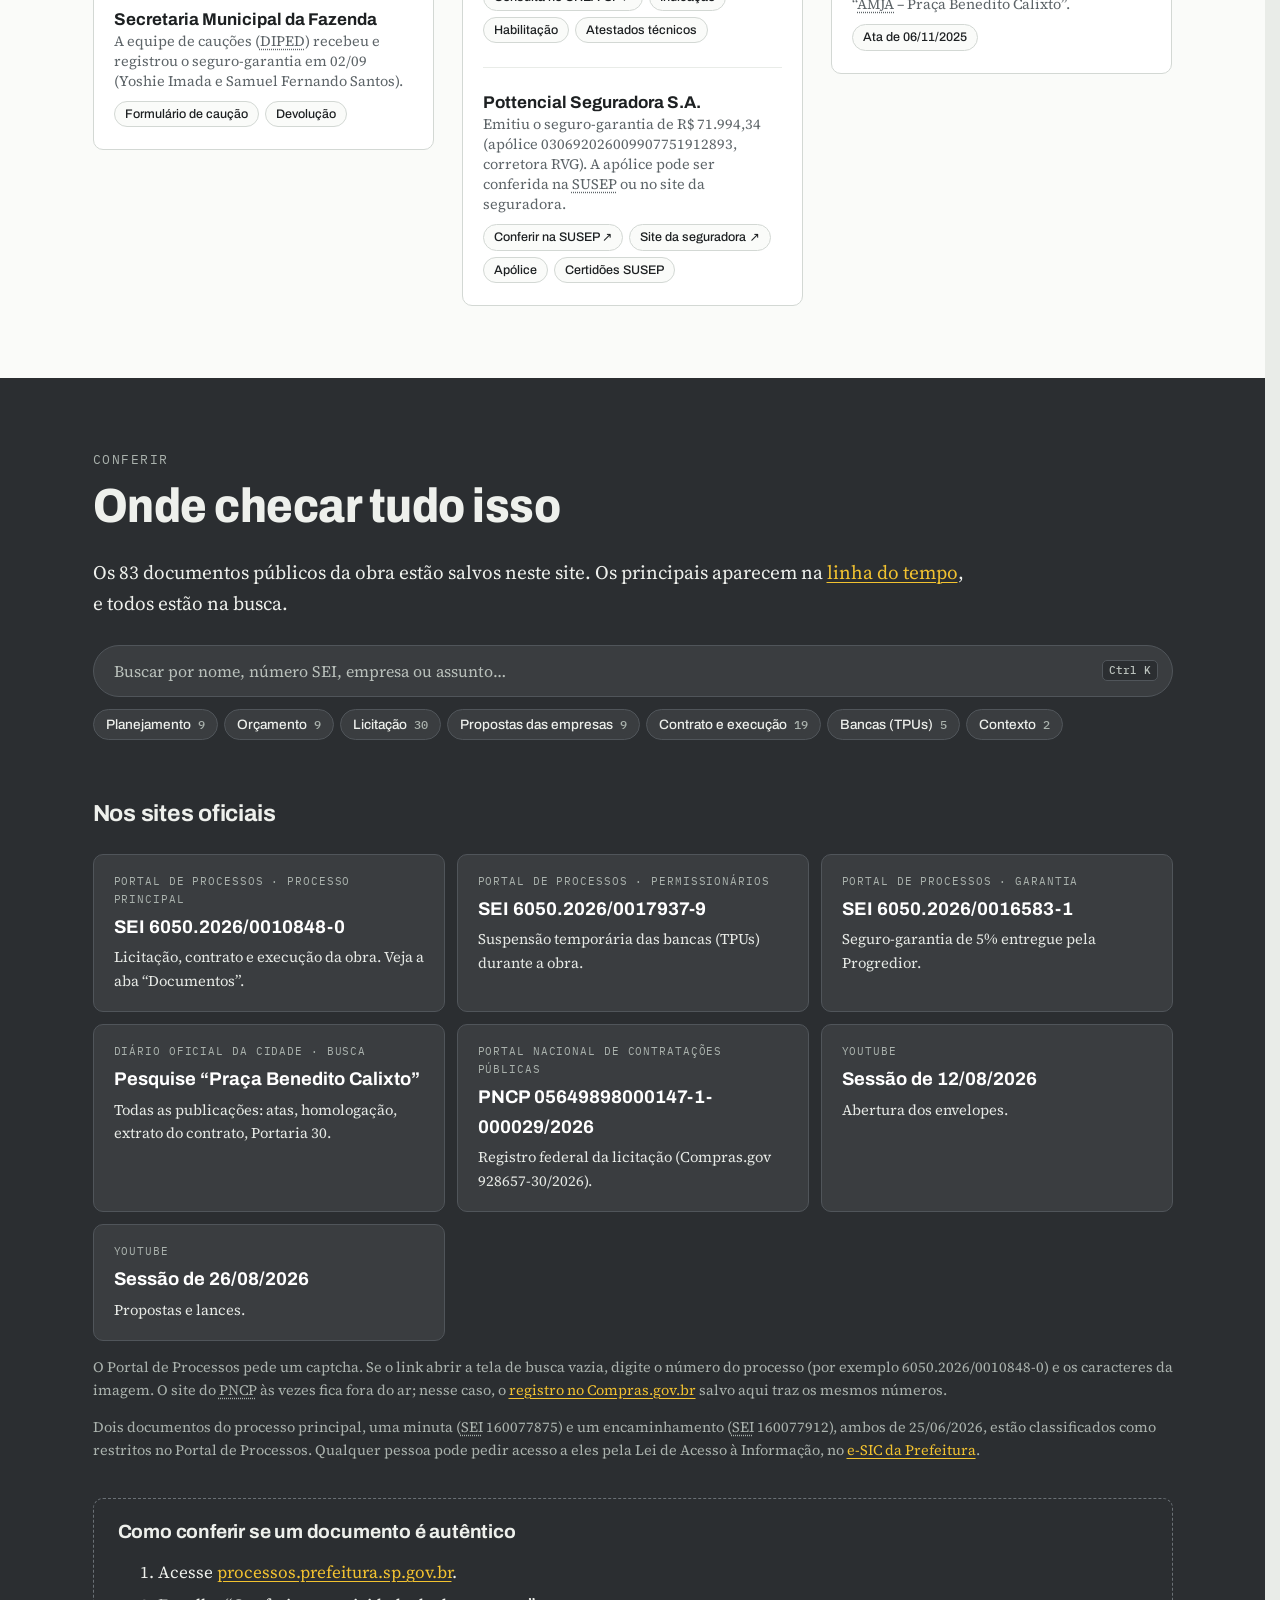
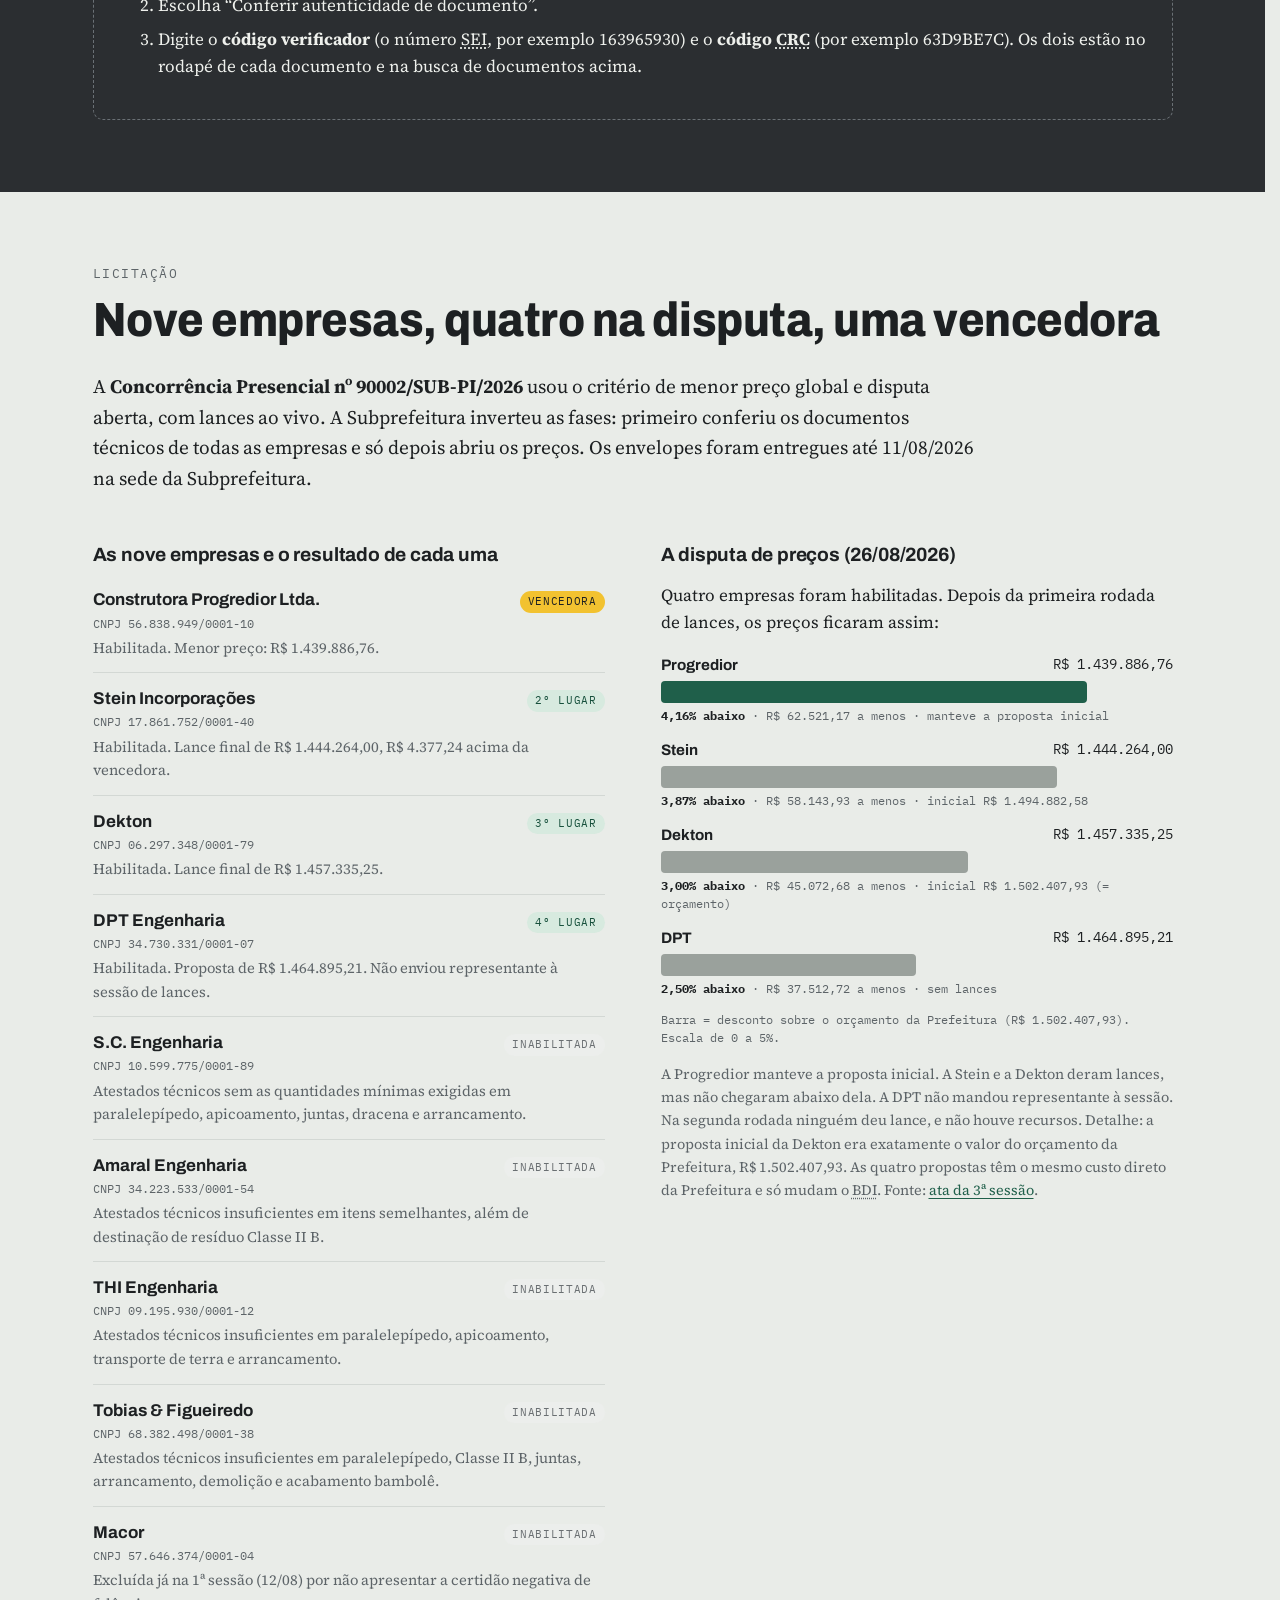
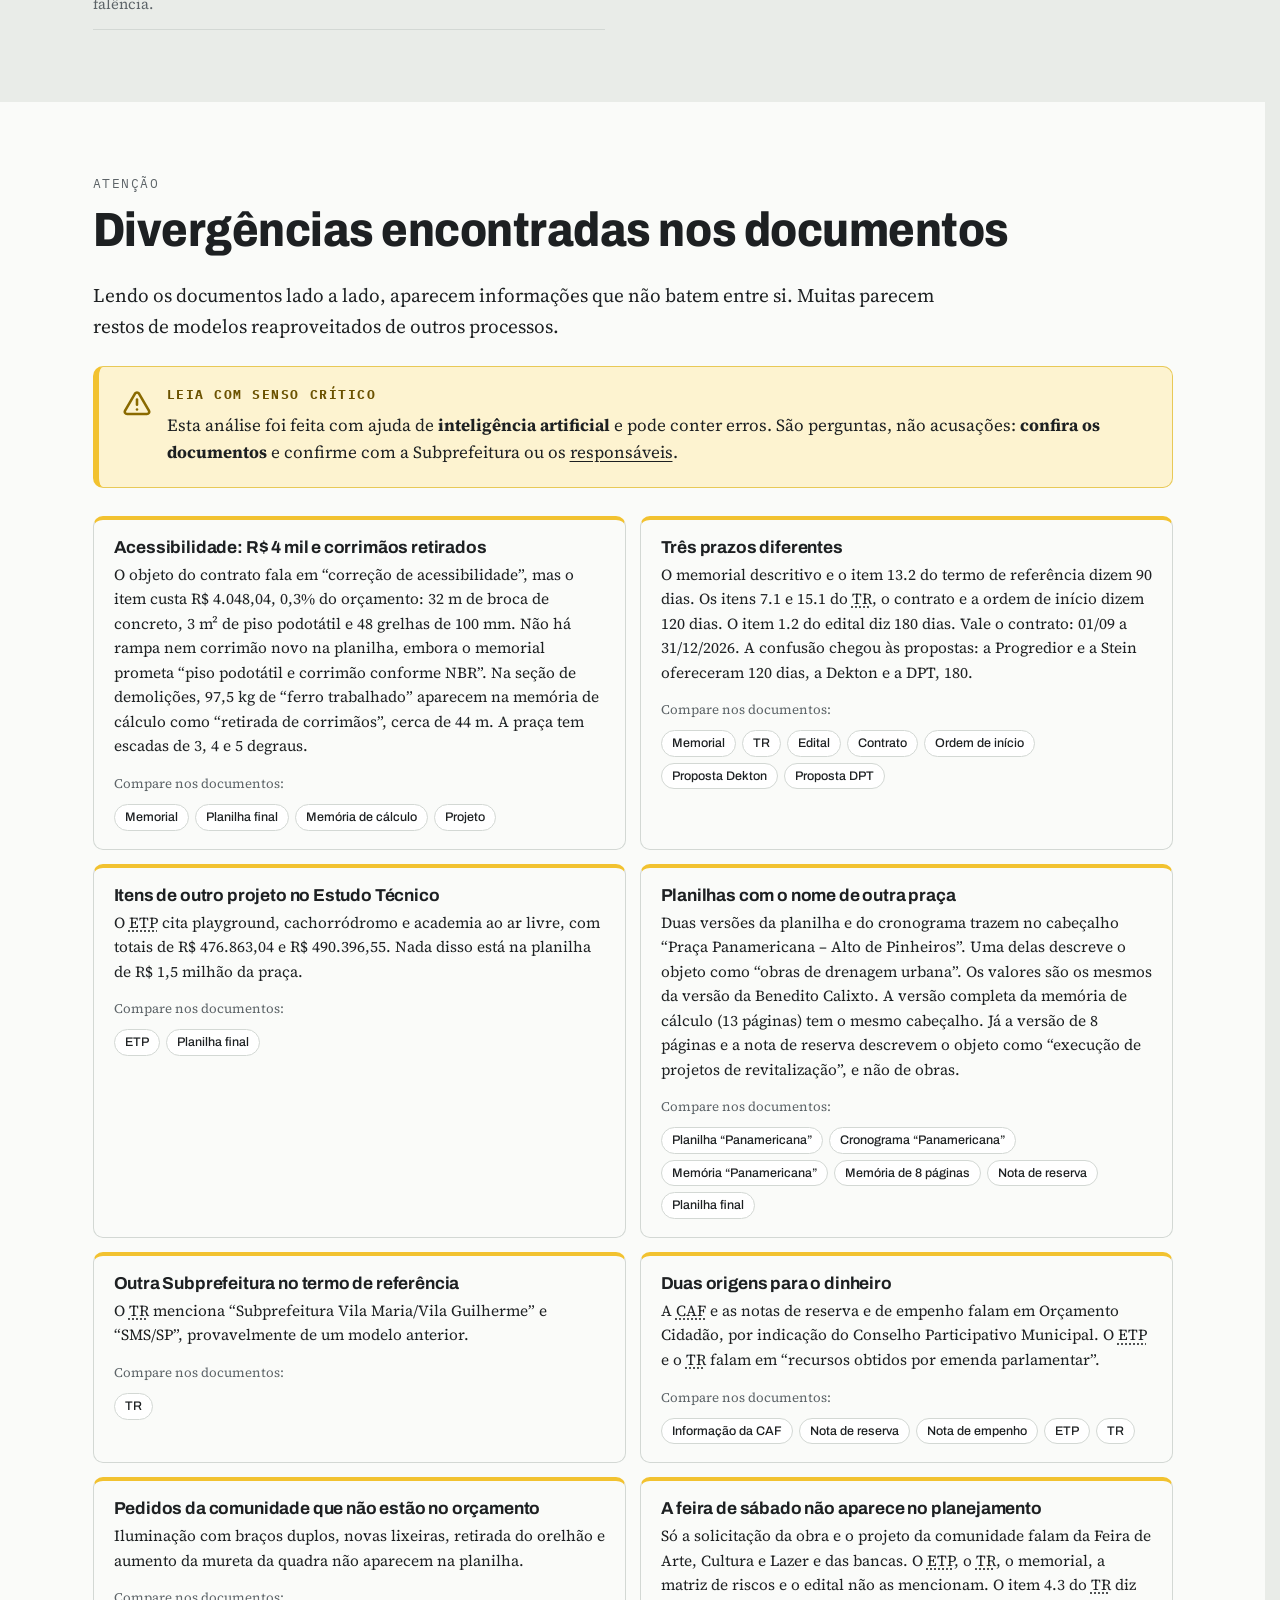
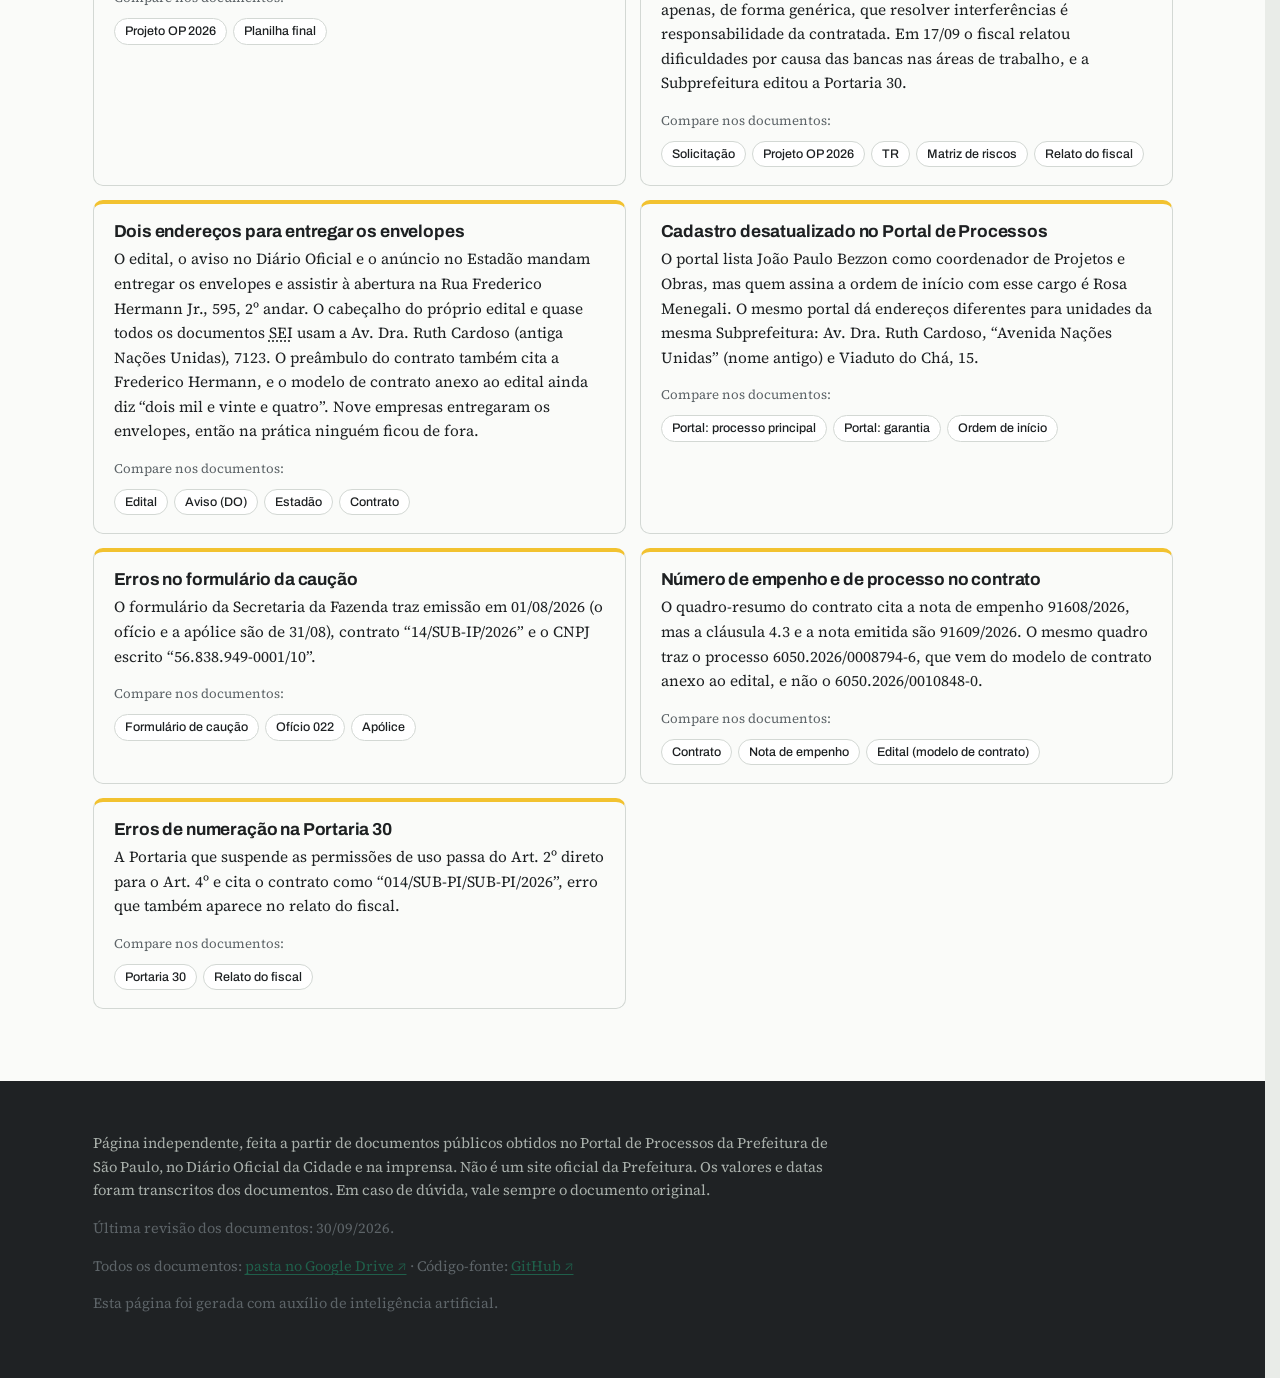
==== commit cd69a02e: "Revise and restore "Licitação" and "Atenção" sections in index.html; update item display in styles.c" ====
--- a/index.html
+++ b/index.html
@@ -208,28 +208,6 @@
   </div>
 </section>
 
-<!-- ============ LICITAÇÃO ============ -->
-<section id="licitacao" class="section">
-  <div class="wrap">
-    <p class="kicker">Licitação</p>
-    <h2>Nove empresas, quatro na disputa, uma vencedora</h2>
-    <p class="lead">A <strong>Concorrência Presencial nº 90002/SUB-PI/2026</strong> usou o critério de menor preço global e disputa aberta, com lances ao vivo. A Subprefeitura inverteu as fases: primeiro conferiu os documentos técnicos de todas as empresas e só depois abriu os preços. Os envelopes foram entregues até 11/08/2026 na sede da Subprefeitura.</p>
-
-    <div class="grid-2">
-      <div>
-        <h3>As nove empresas e o resultado de cada uma</h3>
-        <ul class="bidders" id="bidders"></ul>
-      </div>
-      <div>
-        <h3>A disputa de preços (26/08/2026)</h3>
-        <p>Quatro empresas foram habilitadas. Depois da primeira rodada de lances, os preços ficaram assim:</p>
-        <div class="bids" id="bids"></div>
-        <p class="small">A Progredior manteve a proposta inicial. A Stein e a Dekton deram lances, mas não chegaram abaixo dela. A DPT não mandou representante à sessão. Na segunda rodada ninguém deu lance, e não houve recursos. Detalhe: a proposta inicial da Dekton era exatamente o valor do orçamento da Prefeitura, R$ 1.502.407,93. As quatro propostas têm o mesmo custo direto da Prefeitura e só mudam o BDI. Fonte: <a href="https://drive.google.com/file/d/1ATJh93Kimee-SdC5wXST9WTVm-IE9mXS/view">ata da 3ª sessão</a>.</p>
-      </div>
-    </div>
-  </div>
-</section>
-
 <!-- ============ VÍDEOS ============ -->
 <section id="videos" class="section section--dark">
   <div class="wrap">
@@ -276,23 +254,6 @@
   </div>
 </section>
 
-<!-- ============ ATENÇÃO ============ -->
-<section id="atencao" class="section">
-  <div class="wrap">
-    <p class="kicker">Atenção</p>
-    <h2>Divergências encontradas nos documentos</h2>
-    <p class="lead">Lendo os documentos lado a lado, aparecem informações que não batem entre si. Muitas parecem restos de modelos reaproveitados de outros processos.</p>
-    <aside class="alert" role="note">
-      <svg class="alert__icon" viewBox="0 0 24 24" width="28" height="28" fill="none" stroke="currentColor" stroke-width="2.2" stroke-linecap="round" stroke-linejoin="round" aria-hidden="true"><path d="M10.3 3.9 1.8 18.5A2 2 0 0 0 3.5 21.5h17a2 2 0 0 0 1.7-3L13.7 3.9a2 2 0 0 0-3.4 0Z"/><path d="M12 9v4.5"/><path d="M12 17.5h.01"/></svg>
-      <div>
-        <p class="alert__title">Leia com senso crítico</p>
-        <p>Esta análise foi feita com ajuda de <strong>inteligência artificial</strong> e pode conter erros. São perguntas, não acusações: <strong>confira os documentos</strong> e confirme com a Subprefeitura ou os <a href="#pessoas">responsáveis</a>.</p>
-      </div>
-    </aside>
-    <div class="flags" id="flags"></div>
-  </div>
-</section>
-
 <!-- ============ CONFERIR ============ -->
 <section id="conferir" class="section section--dark">
   <div class="wrap">
@@ -353,6 +314,45 @@
         <li>Digite o <strong>código verificador</strong> (o número SEI, por exemplo 163965930) e o <strong>código CRC</strong> (por exemplo 63D9BE7C). Os dois estão no rodapé de cada documento e na busca de documentos acima.</li>
       </ol>
     </div>
+  </div>
+</section>
+
+<!-- ============ LICITAÇÃO ============ -->
+<section id="licitacao" class="section">
+  <div class="wrap">
+    <p class="kicker">Licitação</p>
+    <h2>Nove empresas, quatro na disputa, uma vencedora</h2>
+    <p class="lead">A <strong>Concorrência Presencial nº 90002/SUB-PI/2026</strong> usou o critério de menor preço global e disputa aberta, com lances ao vivo. A Subprefeitura inverteu as fases: primeiro conferiu os documentos técnicos de todas as empresas e só depois abriu os preços. Os envelopes foram entregues até 11/08/2026 na sede da Subprefeitura.</p>
+
+    <div class="grid-2">
+      <div>
+        <h3>As nove empresas e o resultado de cada uma</h3>
+        <ul class="bidders" id="bidders"></ul>
+      </div>
+      <div>
+        <h3>A disputa de preços (26/08/2026)</h3>
+        <p>Quatro empresas foram habilitadas. Depois da primeira rodada de lances, os preços ficaram assim:</p>
+        <div class="bids" id="bids"></div>
+        <p class="small">A Progredior manteve a proposta inicial. A Stein e a Dekton deram lances, mas não chegaram abaixo dela. A DPT não mandou representante à sessão. Na segunda rodada ninguém deu lance, e não houve recursos. Detalhe: a proposta inicial da Dekton era exatamente o valor do orçamento da Prefeitura, R$ 1.502.407,93. As quatro propostas têm o mesmo custo direto da Prefeitura e só mudam o BDI. Fonte: <a href="https://drive.google.com/file/d/1ATJh93Kimee-SdC5wXST9WTVm-IE9mXS/view">ata da 3ª sessão</a>.</p>
+      </div>
+    </div>
+  </div>
+</section>
+
+<!-- ============ ATENÇÃO ============ -->
+<section id="atencao" class="section section--paper">
+  <div class="wrap">
+    <p class="kicker">Atenção</p>
+    <h2>Divergências encontradas nos documentos</h2>
+    <p class="lead">Lendo os documentos lado a lado, aparecem informações que não batem entre si. Muitas parecem restos de modelos reaproveitados de outros processos.</p>
+    <aside class="alert" role="note">
+      <svg class="alert__icon" viewBox="0 0 24 24" width="28" height="28" fill="none" stroke="currentColor" stroke-width="2.2" stroke-linecap="round" stroke-linejoin="round" aria-hidden="true"><path d="M10.3 3.9 1.8 18.5A2 2 0 0 0 3.5 21.5h17a2 2 0 0 0 1.7-3L13.7 3.9a2 2 0 0 0-3.4 0Z"/><path d="M12 9v4.5"/><path d="M12 17.5h.01"/></svg>
+      <div>
+        <p class="alert__title">Leia com senso crítico</p>
+        <p>Esta análise foi feita com ajuda de <strong>inteligência artificial</strong> e pode conter erros. São perguntas, não acusações: <strong>confira os documentos</strong> e confirme com a Subprefeitura ou os <a href="#pessoas">responsáveis</a>.</p>
+      </div>
+    </aside>
+    <div class="flags" id="flags"></div>
   </div>
 </section>
 
--- a/styles.css
+++ b/styles.css
@@ -119,6 +119,7 @@
 .is-dev .toc a[data-dev]::after { content: "dev"; font: 700 .62rem/1 var(--f-mono); text-transform: uppercase; padding: 3px 5px; border-radius: 4px; background: var(--c-projeto); color: #fff; }
 .toc__search { flex: none; display: grid; place-items: center; width: 39px; height: 39px; padding: 0; color: var(--ink); border: 0; border-radius: 99px; background: transparent; cursor: pointer; }
 .toc__search:hover { background: var(--concrete); }
+@media (min-width: 1000px) { .toc__search { order: 1; margin-left: auto; } }
 kbd { font: 500 .7rem/1 var(--f-mono); padding: 4px 6px; border-radius: 5px; background: var(--concrete); color: var(--muted); border: 1px solid var(--line); }
 @media (hover: none) { .kbd-mod { display: none; } }
 
@@ -217,9 +218,9 @@
 .money .ref { color: var(--muted); }
 
 .items { list-style: none; counter-reset: i; padding: 0; margin: 0; }
-.items li { counter-increment: i; display: grid; grid-template-columns: 28px 1fr auto; gap: 4px 10px; padding: 10px 0; border-bottom: 1px solid var(--line); align-items: baseline; }
+.items li { counter-increment: i; display: grid; grid-template-columns: 28px 1fr auto; gap: 4px 10px; padding: 8px 0; align-items: baseline; }
 .items li::before { content: counter(i); font-family: var(--f-mono); font-size: .8rem; color: var(--muted); }
-.items .item-name { font-size: .95rem; line-height: 1.35; }
+.items .item-name { font-size: .95rem; line-height: 1.35; min-width: 0; white-space: nowrap; overflow: hidden; text-overflow: ellipsis; }
 .items .item-qty { grid-column: 2; font-family: var(--f-mono); font-size: .76rem; color: var(--muted); }
 .items .item-val { grid-column: 3; grid-row: 1; font-family: var(--f-mono); font-size: .9rem; white-space: nowrap; }
 .items .bar { grid-column: 2 / 4; height: 4px; background: var(--concrete); border-radius: 2px; overflow: hidden; }
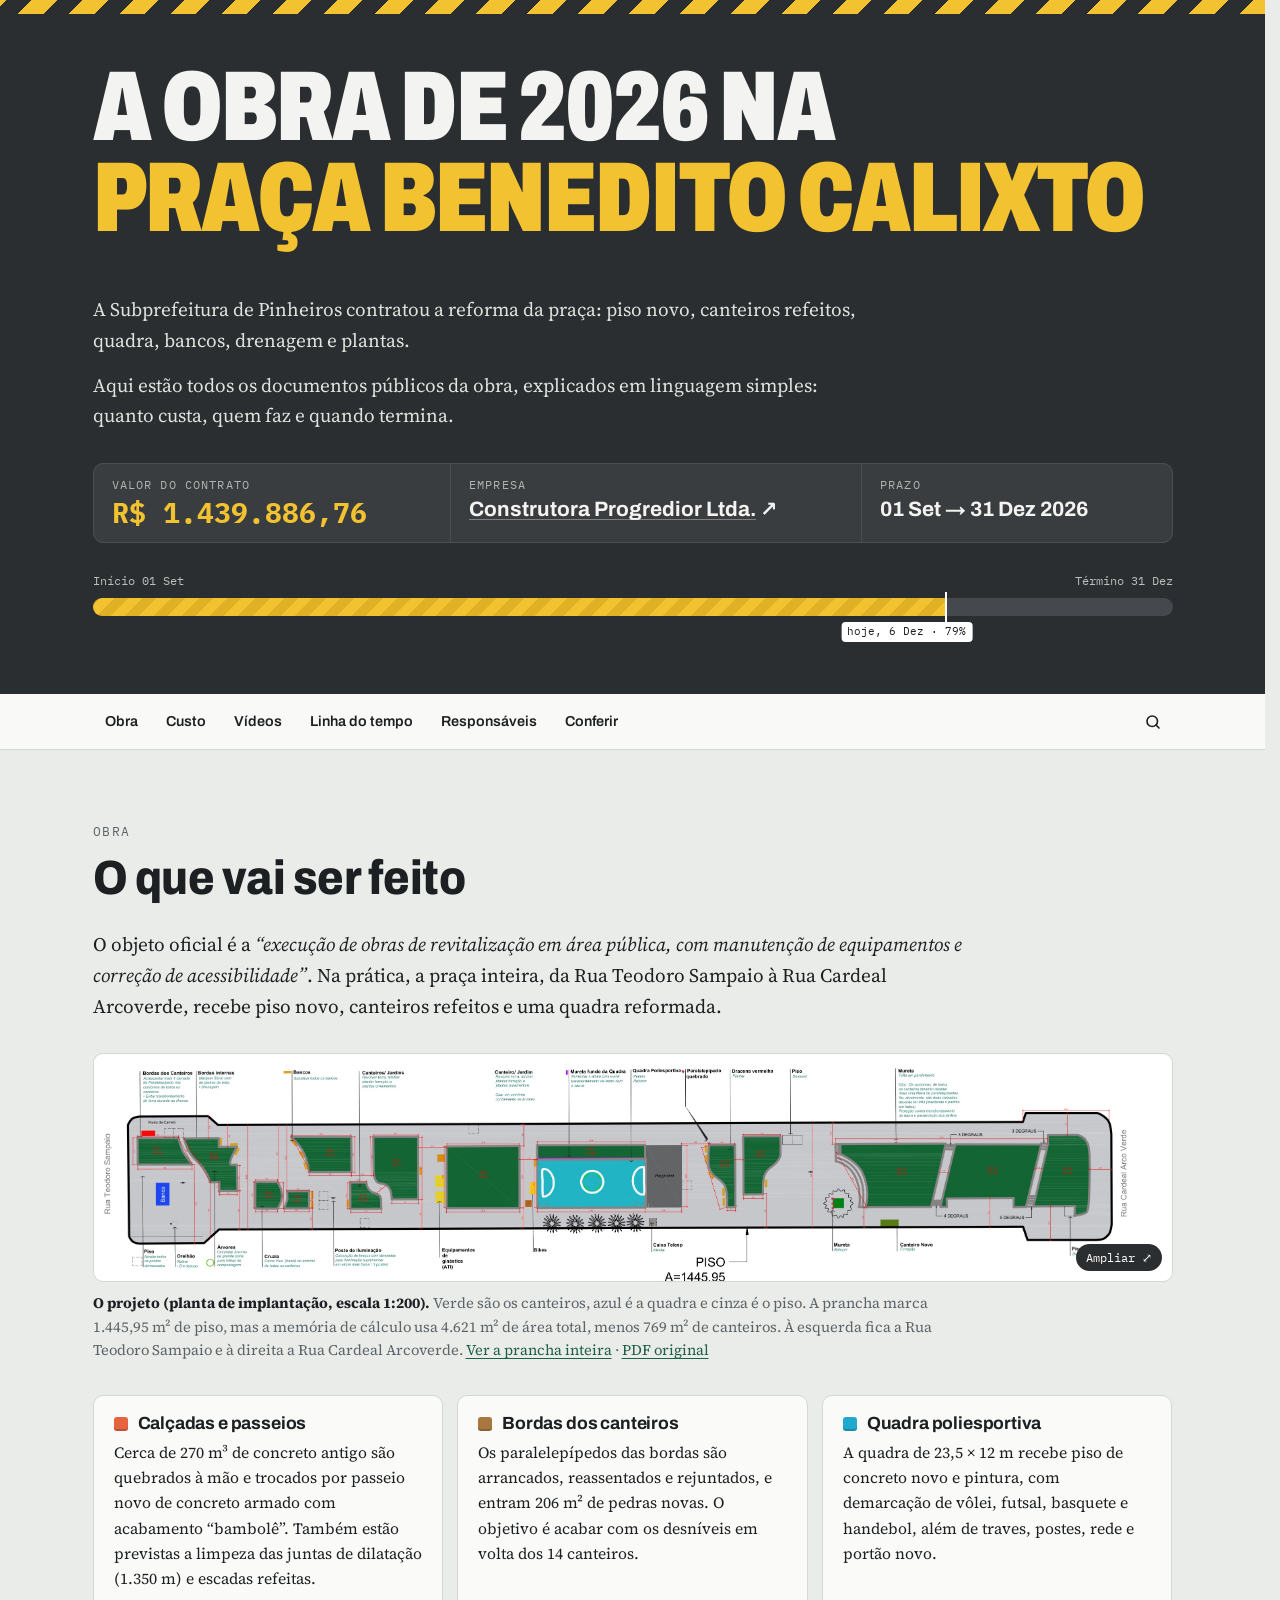
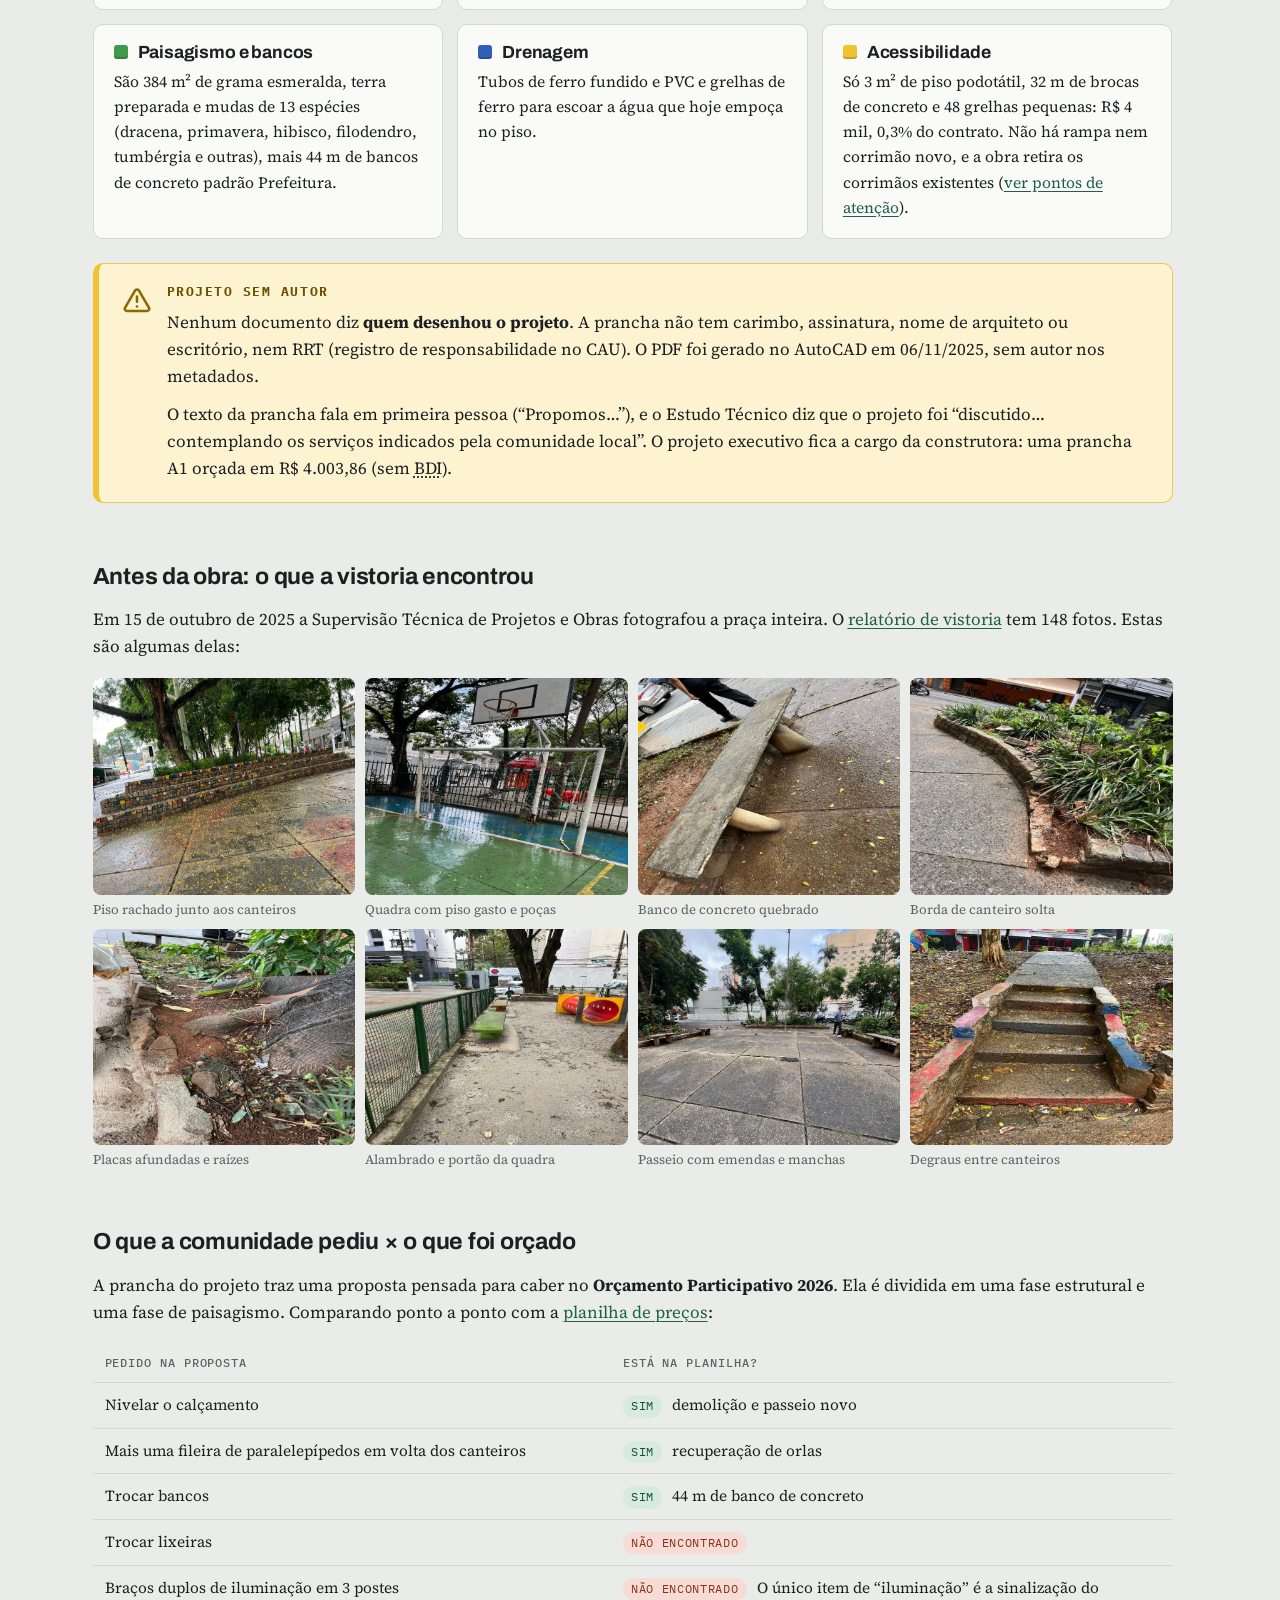
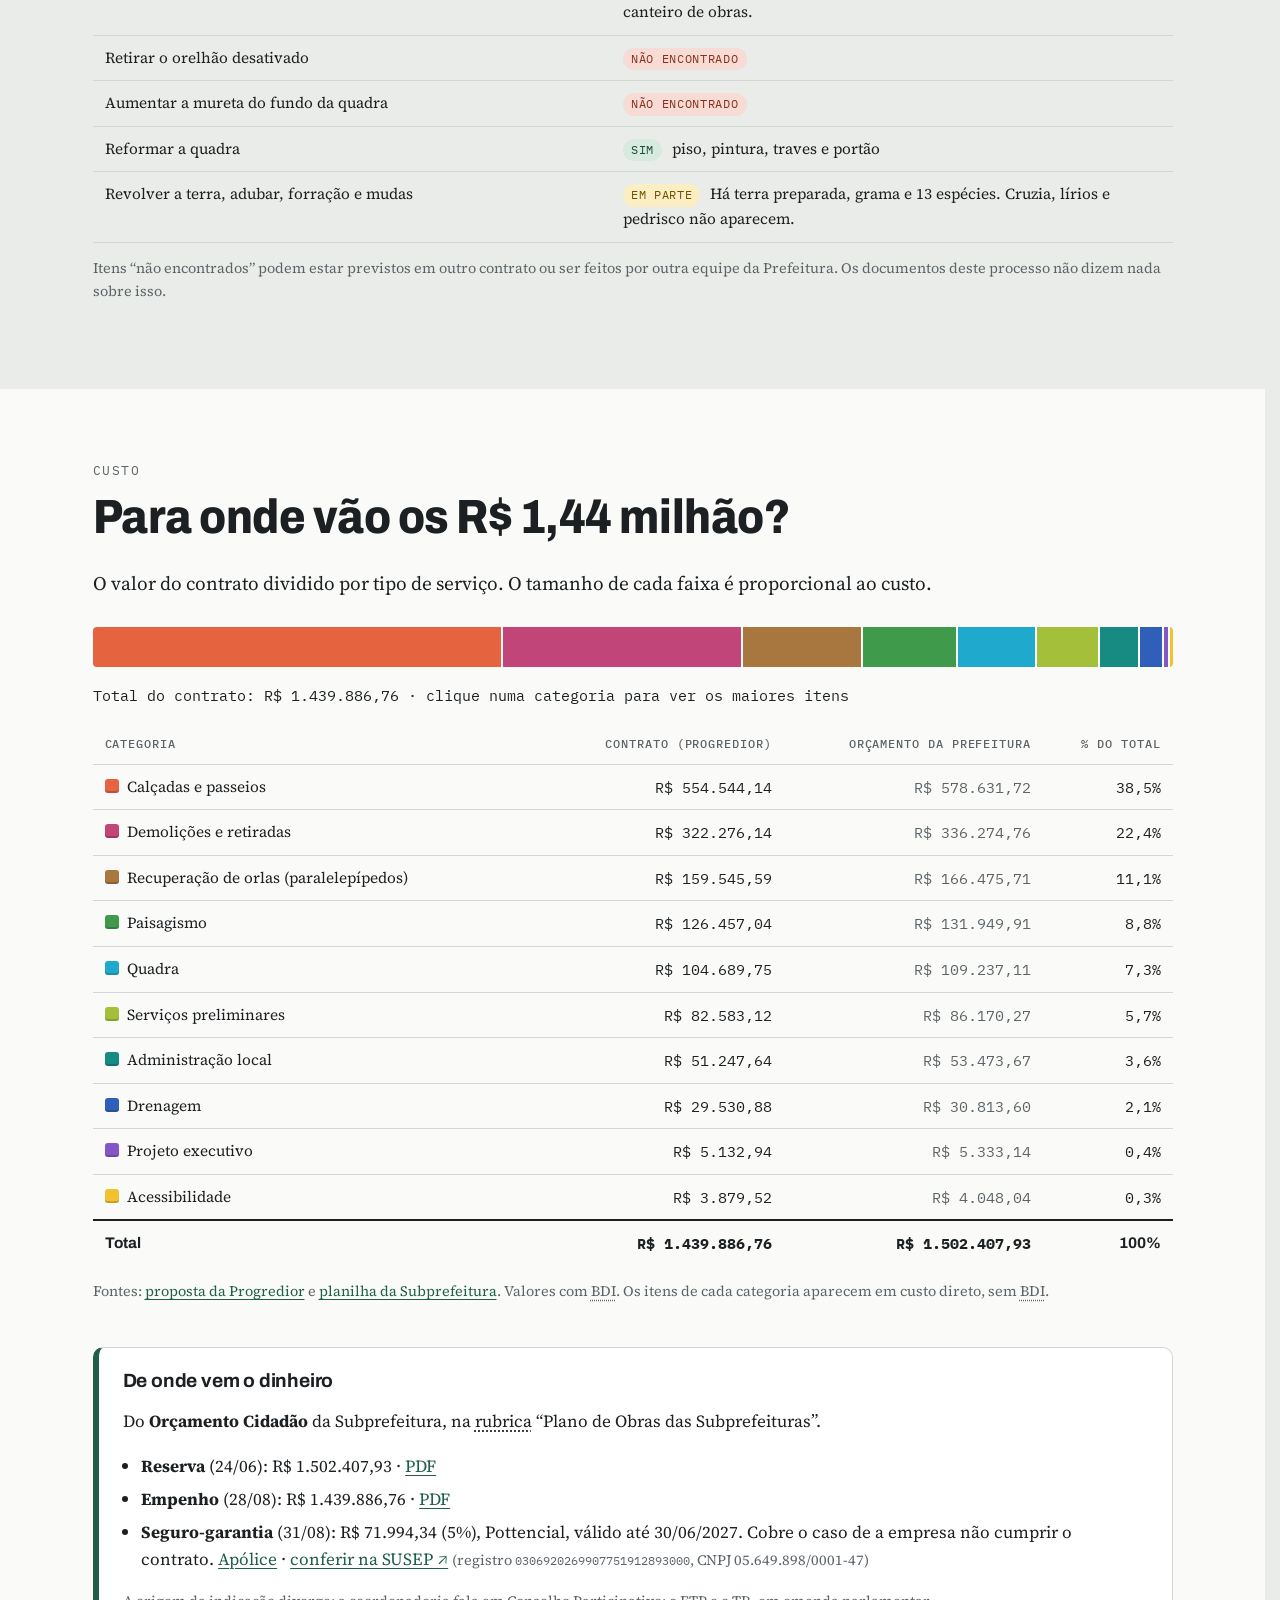
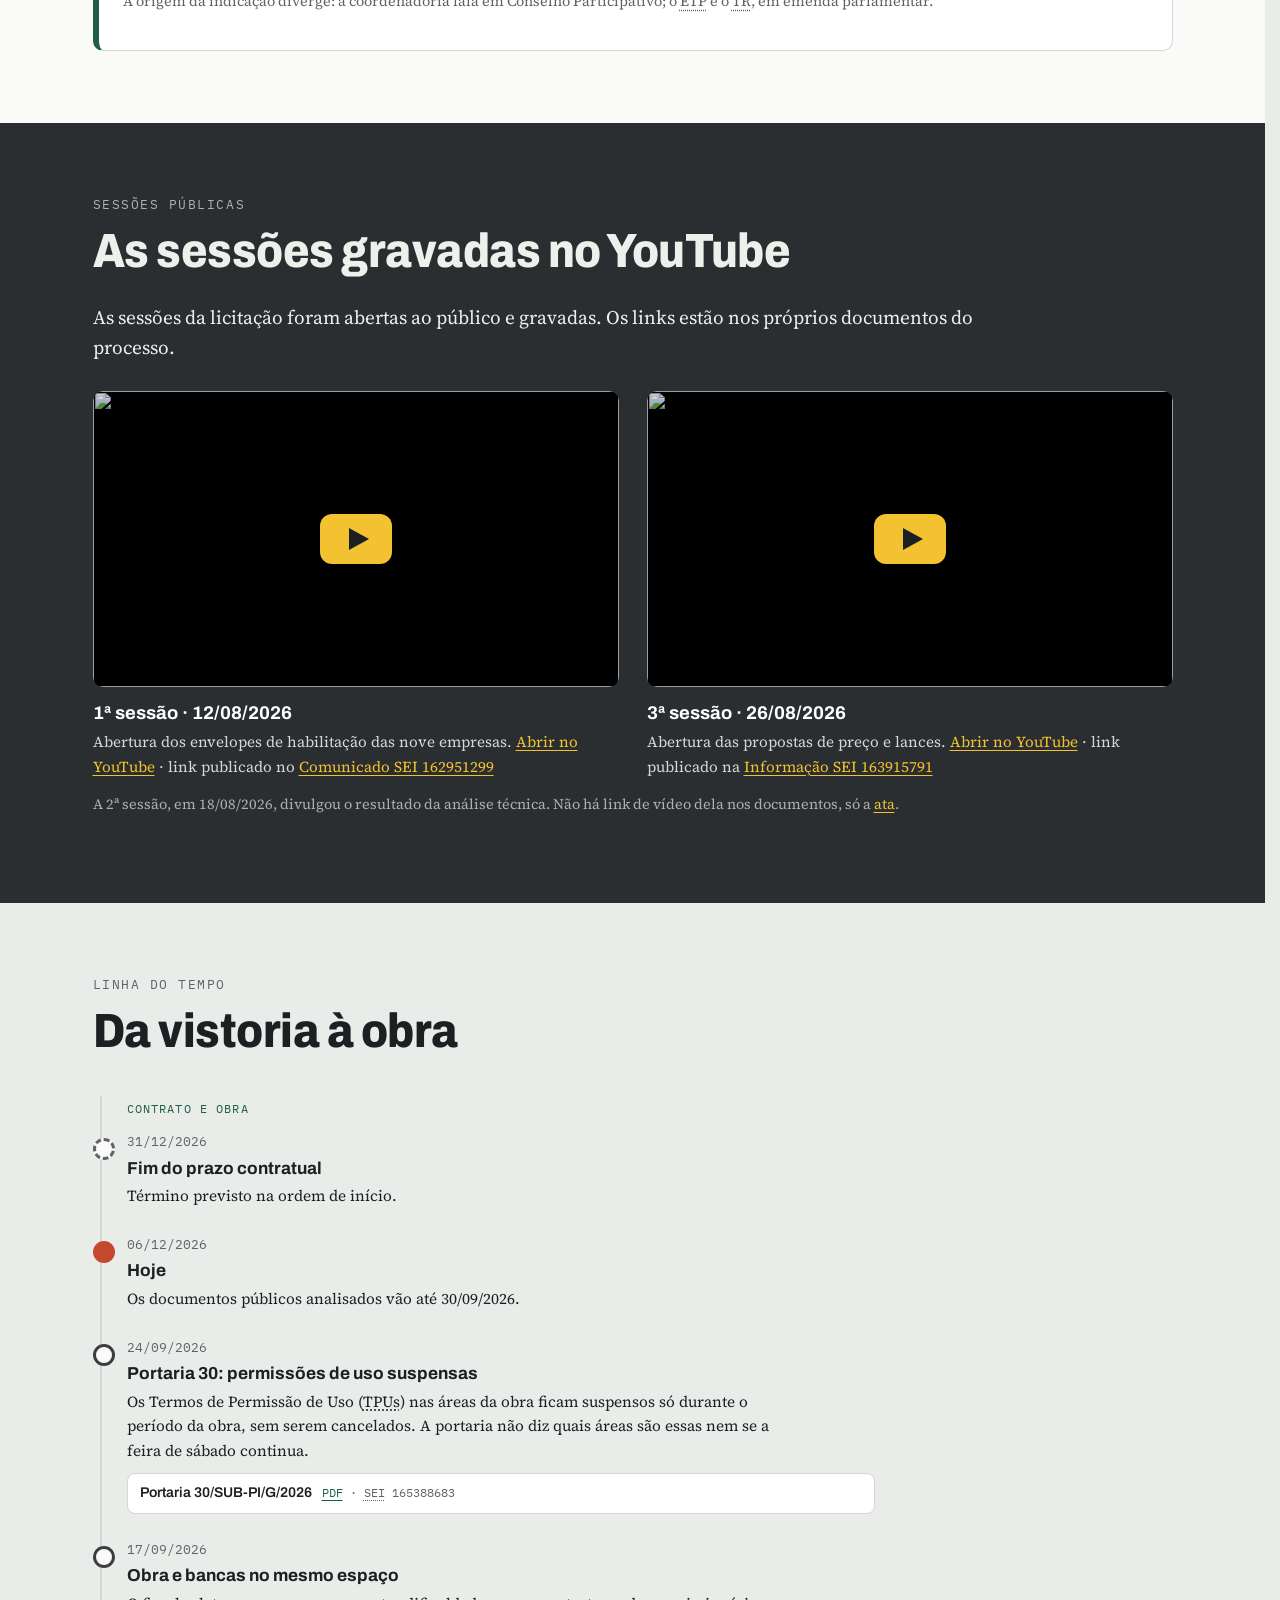
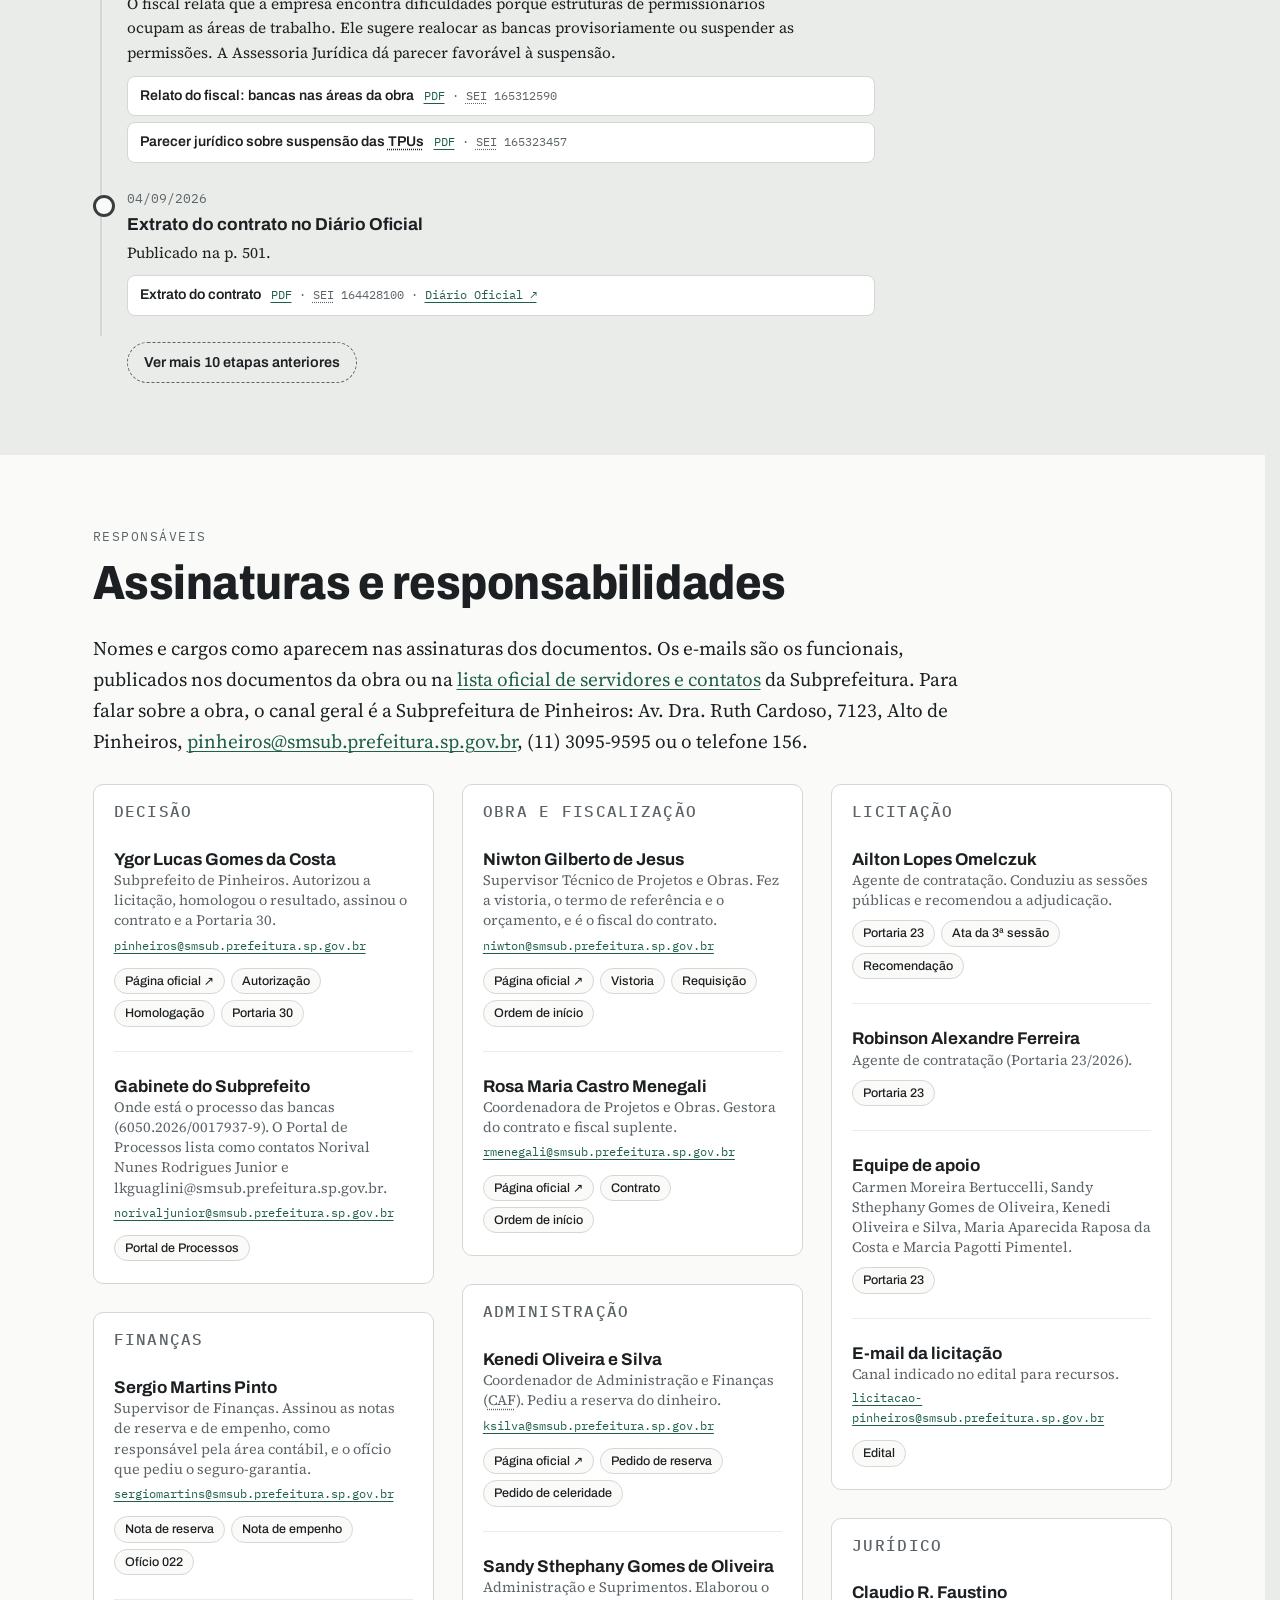
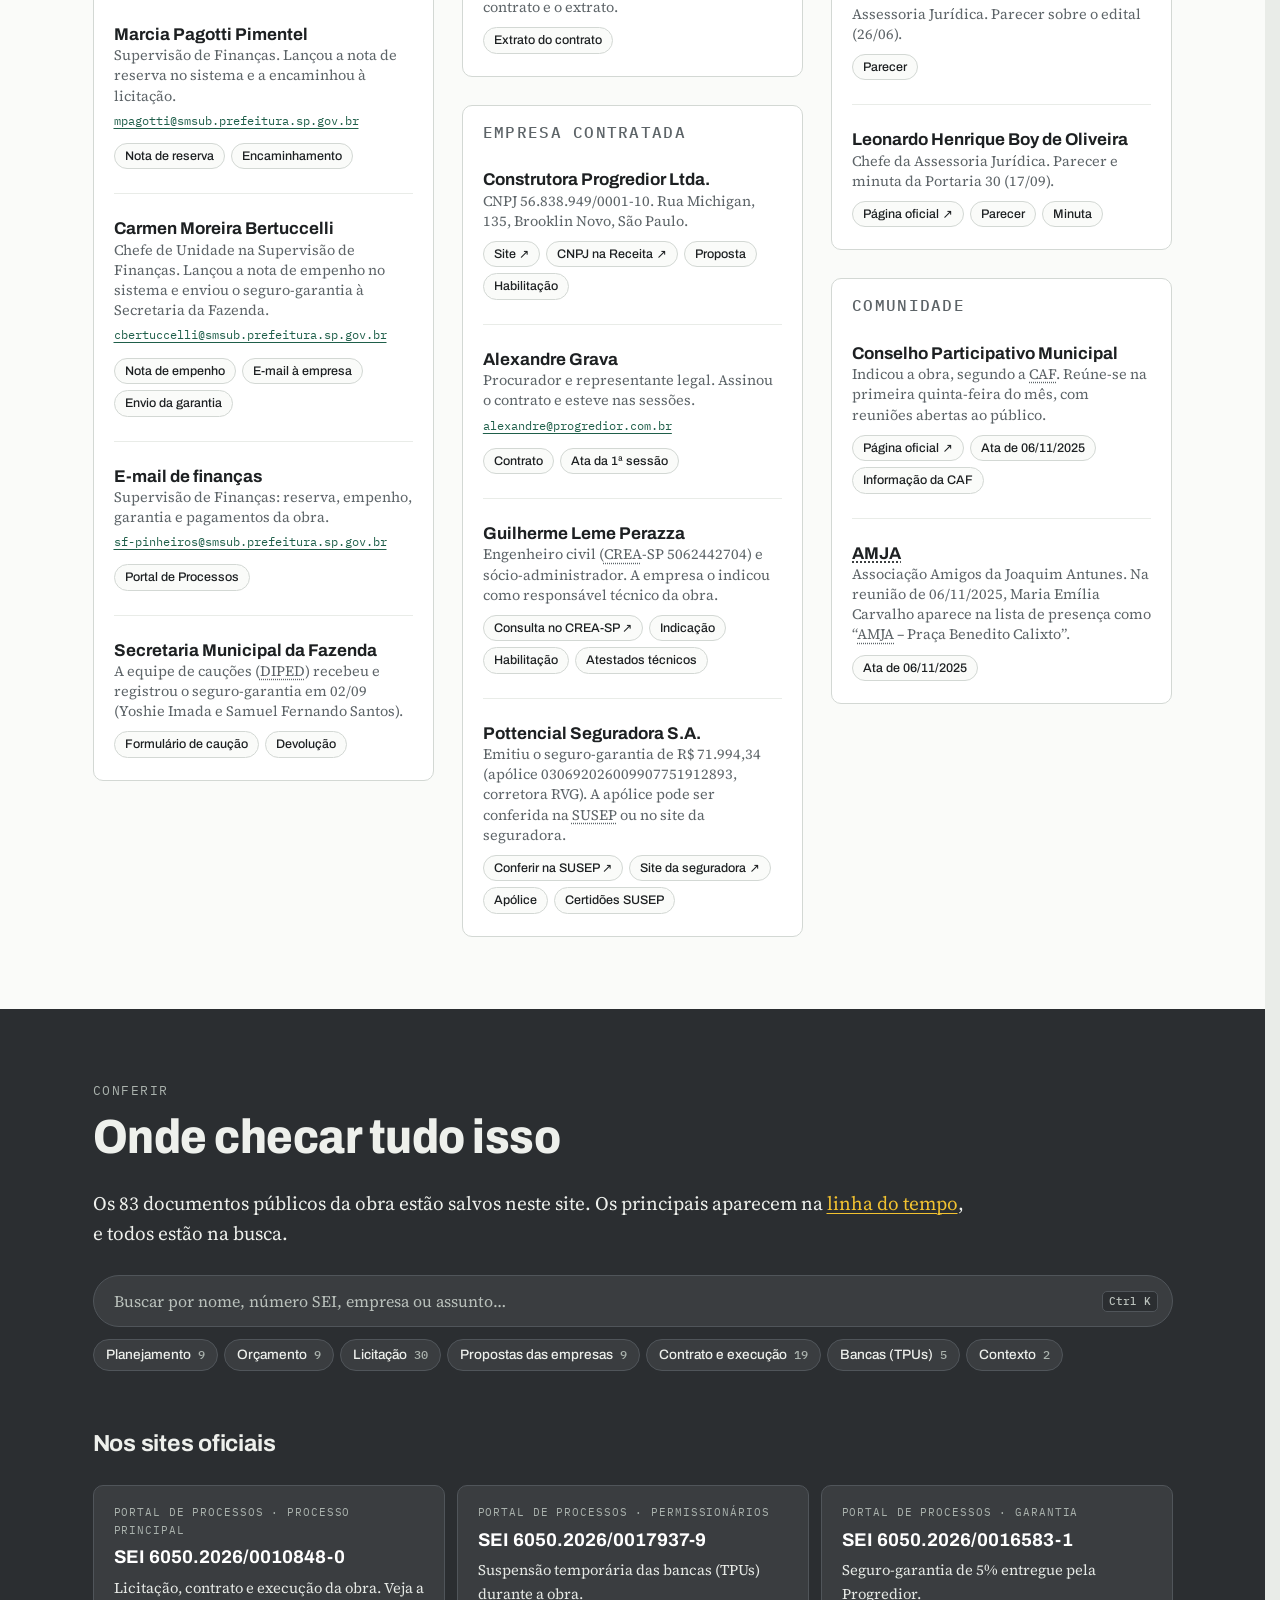
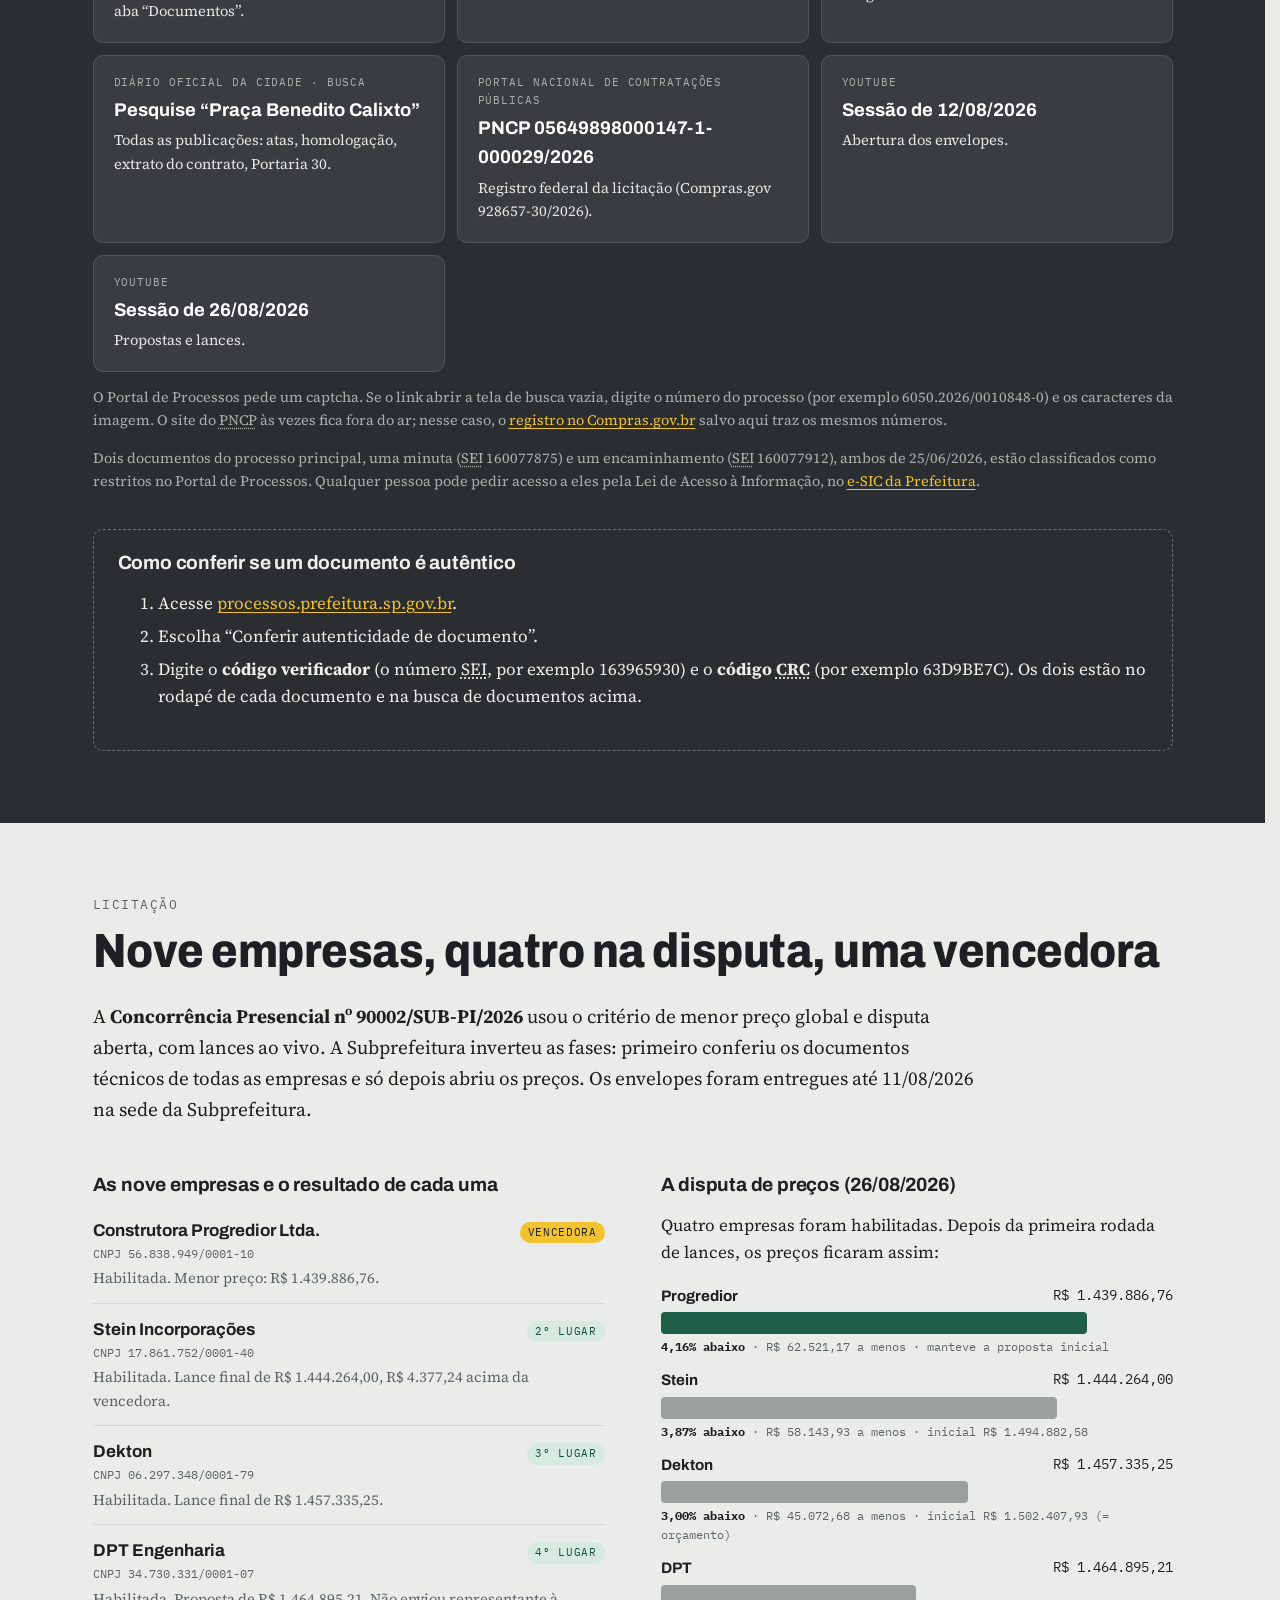
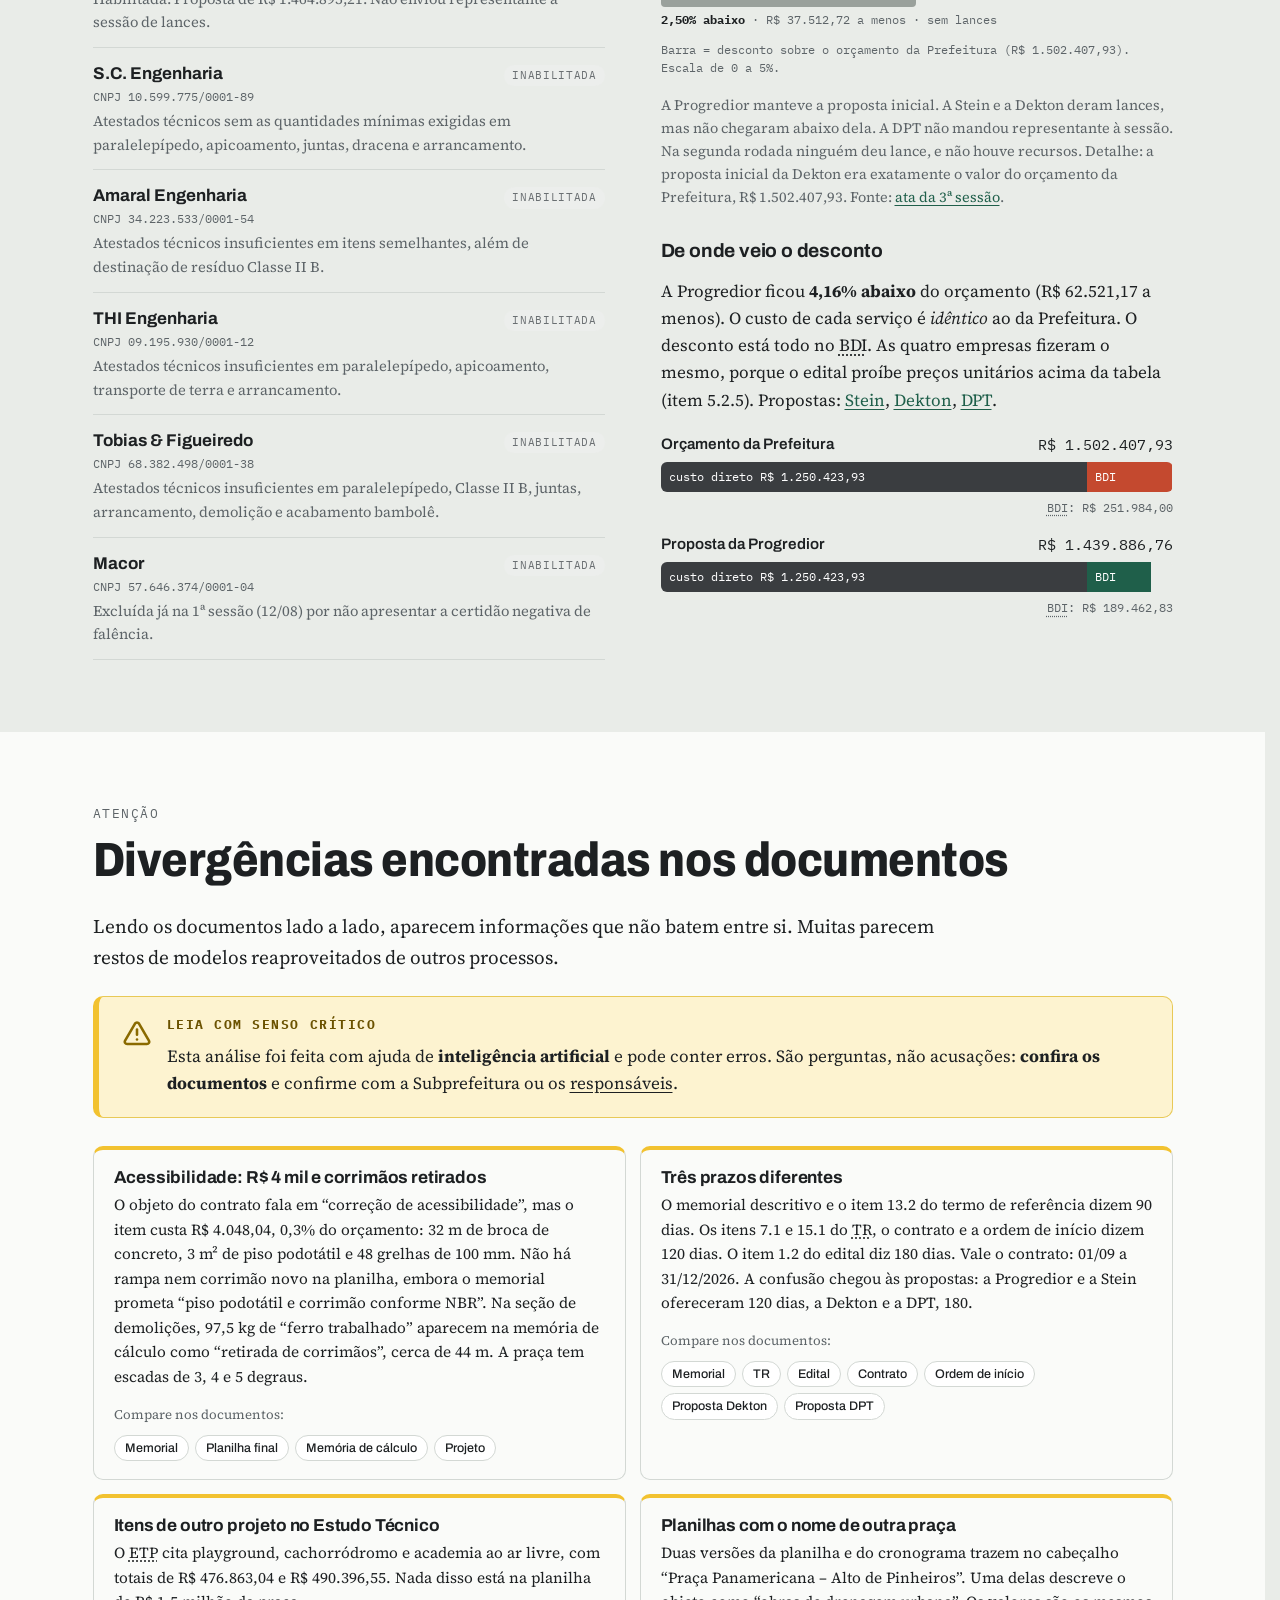
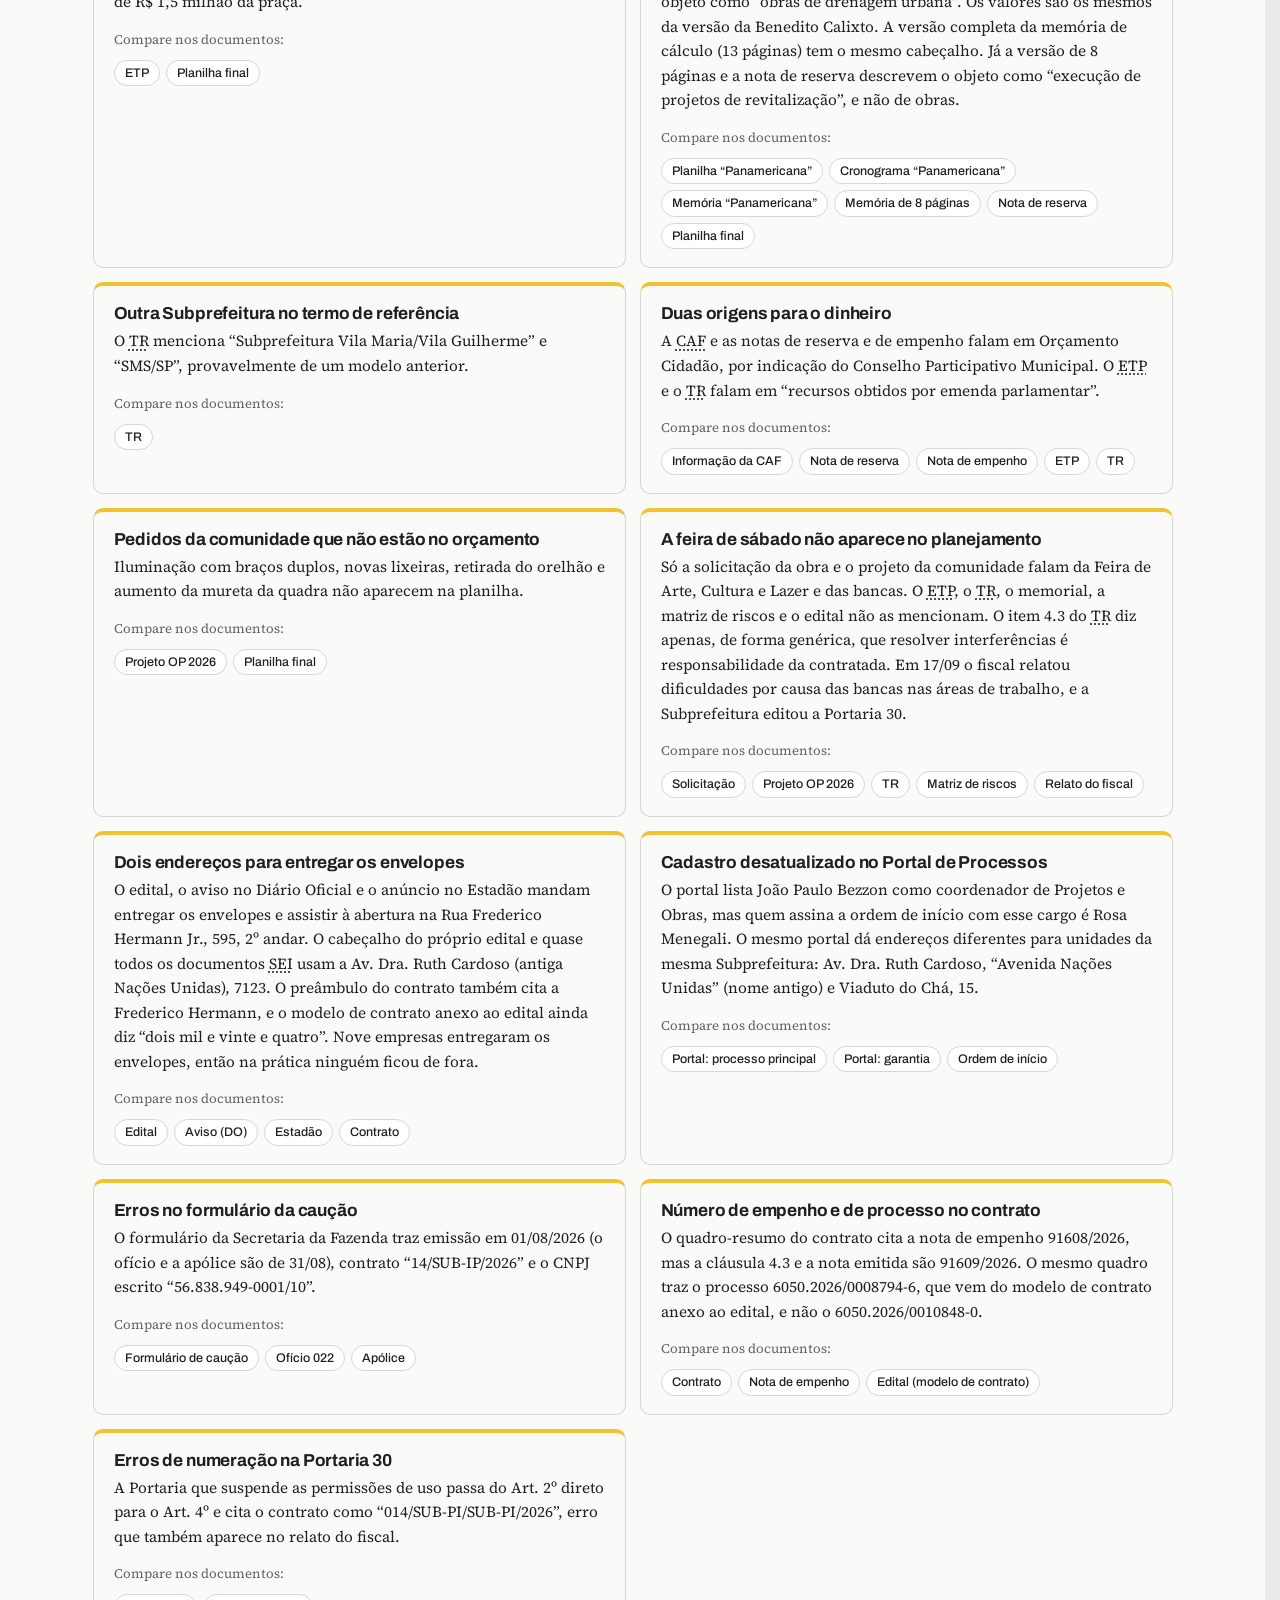
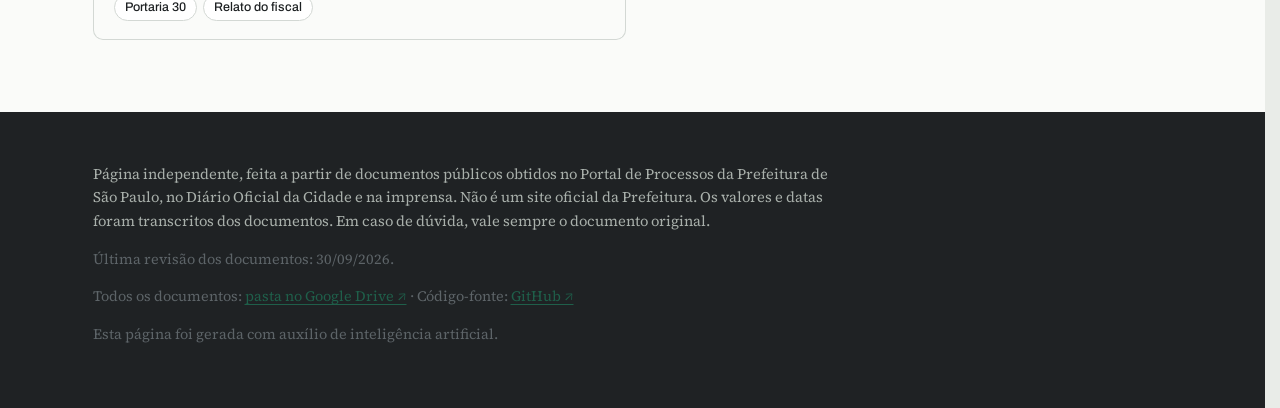
==== commit 8f91141d: "Refactor budget display and enhance item details in index.html, script.js, and styles.css - Updated " ====
--- a/index.html
+++ b/index.html
@@ -175,25 +175,7 @@
         <tfoot><tr><th>Total</th><th class="r num">R$ 1.439.886,76</th><th class="r num">R$ 1.502.407,93</th><th class="r">100%</th></tr></tfoot>
       </table>
     </div>
-    <p class="small">Fontes: <a href="https://drive.google.com/file/d/1HuPIASaVb-FIS-yuQ4gk8bPe-6OrrkrB/view">proposta da Progredior</a> e <a href="https://drive.google.com/file/d/1HRP_H2Jw5HfDh4E2aJYfCAGuTH_O6yaG/view">planilha da Subprefeitura</a>. Valores com BDI.</p>
-
-    <div class="grid-2">
-      <div>
-        <h3>Os maiores itens</h3>
-        <p class="small">Custo direto, sem BDI.</p>
-        <ol class="items" id="top-items"></ol>
-      </div>
-      <div>
-        <h3>De onde veio o desconto</h3>
-        <p>A Progredior ficou <strong>4,16% abaixo</strong> do orçamento (R$ 62.521,17 a menos). O custo de cada serviço é <em>idêntico</em> ao da Prefeitura. O desconto está todo no BDI. As quatro empresas fizeram o mesmo, porque o edital proíbe preços unitários acima da tabela (item 5.2.5). Propostas: <a href="https://drive.google.com/file/d/1vRYxlIX7OuQJTO6bERsR786A8DzbCOdR/view">Stein</a>, <a href="https://drive.google.com/file/d/10yq9Ve0r5qlpwcS-TOkk0asuH28XzTmm/view">Dekton</a>, <a href="https://drive.google.com/file/d/14I5yiXyF-V_1Z1BThC6oxC9qo93_1Cdn/view">DPT</a>.</p>
-        <div class="bdi" id="bdi"></div>
-
-        <h3>Quando o dinheiro sai</h3>
-        <p>Pagamento por medição mensal, conforme o cronograma da proposta:</p>
-        <div class="months" id="months"></div>
-        <p class="small">A <a href="https://drive.google.com/file/d/1x_gXNckXLzF0T5MFGi1SPjJwbzaqLf1G/view">nota de empenho</a> junta os meses 3 e 4 em dezembro.</p>
-      </div>
-    </div>
+    <p class="small">Fontes: <a href="https://drive.google.com/file/d/1HuPIASaVb-FIS-yuQ4gk8bPe-6OrrkrB/view">proposta da Progredior</a> e <a href="https://drive.google.com/file/d/1HRP_H2Jw5HfDh4E2aJYfCAGuTH_O6yaG/view">planilha da Subprefeitura</a>. Valores com BDI. Os itens de cada categoria aparecem em custo direto, sem BDI.</p>
 
     <div class="callout">
       <h3>De onde vem o dinheiro</h3>
@@ -333,7 +315,11 @@
         <h3>A disputa de preços (26/08/2026)</h3>
         <p>Quatro empresas foram habilitadas. Depois da primeira rodada de lances, os preços ficaram assim:</p>
         <div class="bids" id="bids"></div>
-        <p class="small">A Progredior manteve a proposta inicial. A Stein e a Dekton deram lances, mas não chegaram abaixo dela. A DPT não mandou representante à sessão. Na segunda rodada ninguém deu lance, e não houve recursos. Detalhe: a proposta inicial da Dekton era exatamente o valor do orçamento da Prefeitura, R$ 1.502.407,93. As quatro propostas têm o mesmo custo direto da Prefeitura e só mudam o BDI. Fonte: <a href="https://drive.google.com/file/d/1ATJh93Kimee-SdC5wXST9WTVm-IE9mXS/view">ata da 3ª sessão</a>.</p>
+        <p class="small">A Progredior manteve a proposta inicial. A Stein e a Dekton deram lances, mas não chegaram abaixo dela. A DPT não mandou representante à sessão. Na segunda rodada ninguém deu lance, e não houve recursos. Detalhe: a proposta inicial da Dekton era exatamente o valor do orçamento da Prefeitura, R$ 1.502.407,93. Fonte: <a href="https://drive.google.com/file/d/1ATJh93Kimee-SdC5wXST9WTVm-IE9mXS/view">ata da 3ª sessão</a>.</p>
+
+        <h3>De onde veio o desconto</h3>
+        <p>A Progredior ficou <strong>4,16% abaixo</strong> do orçamento (R$ 62.521,17 a menos). O custo de cada serviço é <em>idêntico</em> ao da Prefeitura. O desconto está todo no BDI. As quatro empresas fizeram o mesmo, porque o edital proíbe preços unitários acima da tabela (item 5.2.5). Propostas: <a href="https://drive.google.com/file/d/1vRYxlIX7OuQJTO6bERsR786A8DzbCOdR/view">Stein</a>, <a href="https://drive.google.com/file/d/10yq9Ve0r5qlpwcS-TOkk0asuH28XzTmm/view">Dekton</a>, <a href="https://drive.google.com/file/d/14I5yiXyF-V_1Z1BThC6oxC9qo93_1Cdn/view">DPT</a>.</p>
+        <div class="bdi" id="bdi"></div>
       </div>
     </div>
   </div>
--- a/styles.css
+++ b/styles.css
@@ -60,8 +60,7 @@
 
 h1, h2, h3 { font-family: var(--f-display); line-height: 1.1; margin: 0 0 .5em; letter-spacing: -.01em; }
 h2 { font-size: clamp(1.9rem, 5vw, 3rem); font-weight: 800; font-variation-settings: "wdth" 88; }
-h3 { font-size: 1.2rem; font-weight: 700; margin-top: 1.6em; }
-.h3-sep { margin-top: 2.6em; font-size: 1.45rem; }
+h3 { font-size: 1.2rem; font-weight: 700; margin-top: 1.6em; }.h3-sep { margin-top: 2.6em; font-size: 1.45rem; }
 .kicker { font-family: var(--f-mono); font-size: .8rem; text-transform: uppercase; letter-spacing: .12em; color: var(--muted); margin: 0 0 .6rem; }
 .lead { font-size: 1.2rem; max-width: 46em; }
 
@@ -214,17 +213,16 @@
 .money tbody.has-focus tr.is-on { opacity: 1; }
 @media (prefers-reduced-motion: reduce) { .money tbody tr { transition: none; } }
 .money td:first-child .dot { margin-right: 8px; vertical-align: -1px; }
+.money { table-layout: fixed; min-width: 640px; }
+.money thead th:nth-child(2) { width: 22%; }
+.money thead th:nth-child(3) { width: 24%; }
+.money thead th:nth-child(4) { width: 12%; }
 .money .num { white-space: nowrap; }
 .money .ref { color: var(--muted); }
-
-.items { list-style: none; counter-reset: i; padding: 0; margin: 0; }
-.items li { counter-increment: i; display: grid; grid-template-columns: 28px 1fr auto; gap: 4px 10px; padding: 8px 0; align-items: baseline; }
-.items li::before { content: counter(i); font-family: var(--f-mono); font-size: .8rem; color: var(--muted); }
-.items .item-name { font-size: .95rem; line-height: 1.35; min-width: 0; white-space: nowrap; overflow: hidden; text-overflow: ellipsis; }
-.items .item-qty { grid-column: 2; font-family: var(--f-mono); font-size: .76rem; color: var(--muted); }
-.items .item-val { grid-column: 3; grid-row: 1; font-family: var(--f-mono); font-size: .9rem; white-space: nowrap; }
-.items .bar { grid-column: 2 / 4; height: 4px; background: var(--concrete); border-radius: 2px; overflow: hidden; }
-.items .bar i { display: block; height: 100%; background: var(--c, var(--green)); }
+.money tbody tr.sub { cursor: default; font-size: .88rem; }
+.money tr.sub td { padding-top: 6px; padding-bottom: 6px; color: var(--muted); }
+.money tr.sub td:first-child { padding-left: 38px; }
+.sub__qty { font-family: var(--f-mono); font-size: .72rem; color: var(--muted); }
 
 .bdi { display: grid; gap: 14px; margin: 18px 0 8px; }
 .bdi__row { display: grid; gap: 6px; }
@@ -236,13 +234,6 @@
 .bdi__direct { background: var(--granite-2); }
 .bdi__markup { background: var(--red); }
 .bdi__markup--low { background: var(--green); }
-
-.months { display: grid; grid-template-columns: repeat(4, 1fr); gap: 8px; align-items: end; height: 190px; margin: 16px 0 10px; }
-.month { display: flex; flex-direction: column; justify-content: flex-end; height: 100%; text-align: center; }
-.month__bar { background: var(--green); border-radius: 6px 6px 0 0; min-height: 4px; transition: height .8s cubic-bezier(.2,.8,.2,1); height: 0; }
-.month__val { font-family: var(--f-mono); font-size: .72rem; margin-bottom: 4px; }
-.month__lbl { font-family: var(--f-mono); font-size: .72rem; color: var(--muted); border-top: 2px solid var(--ink); padding-top: 4px; }
-
 .callout { margin-top: 44px; background: #fff; border: 1px solid var(--line); border-left: 6px solid var(--green); border-radius: var(--r); padding: 22px 24px; }
 .callout h3 { margin-top: 0; }
 .callout ul { padding-left: 1.1em; }
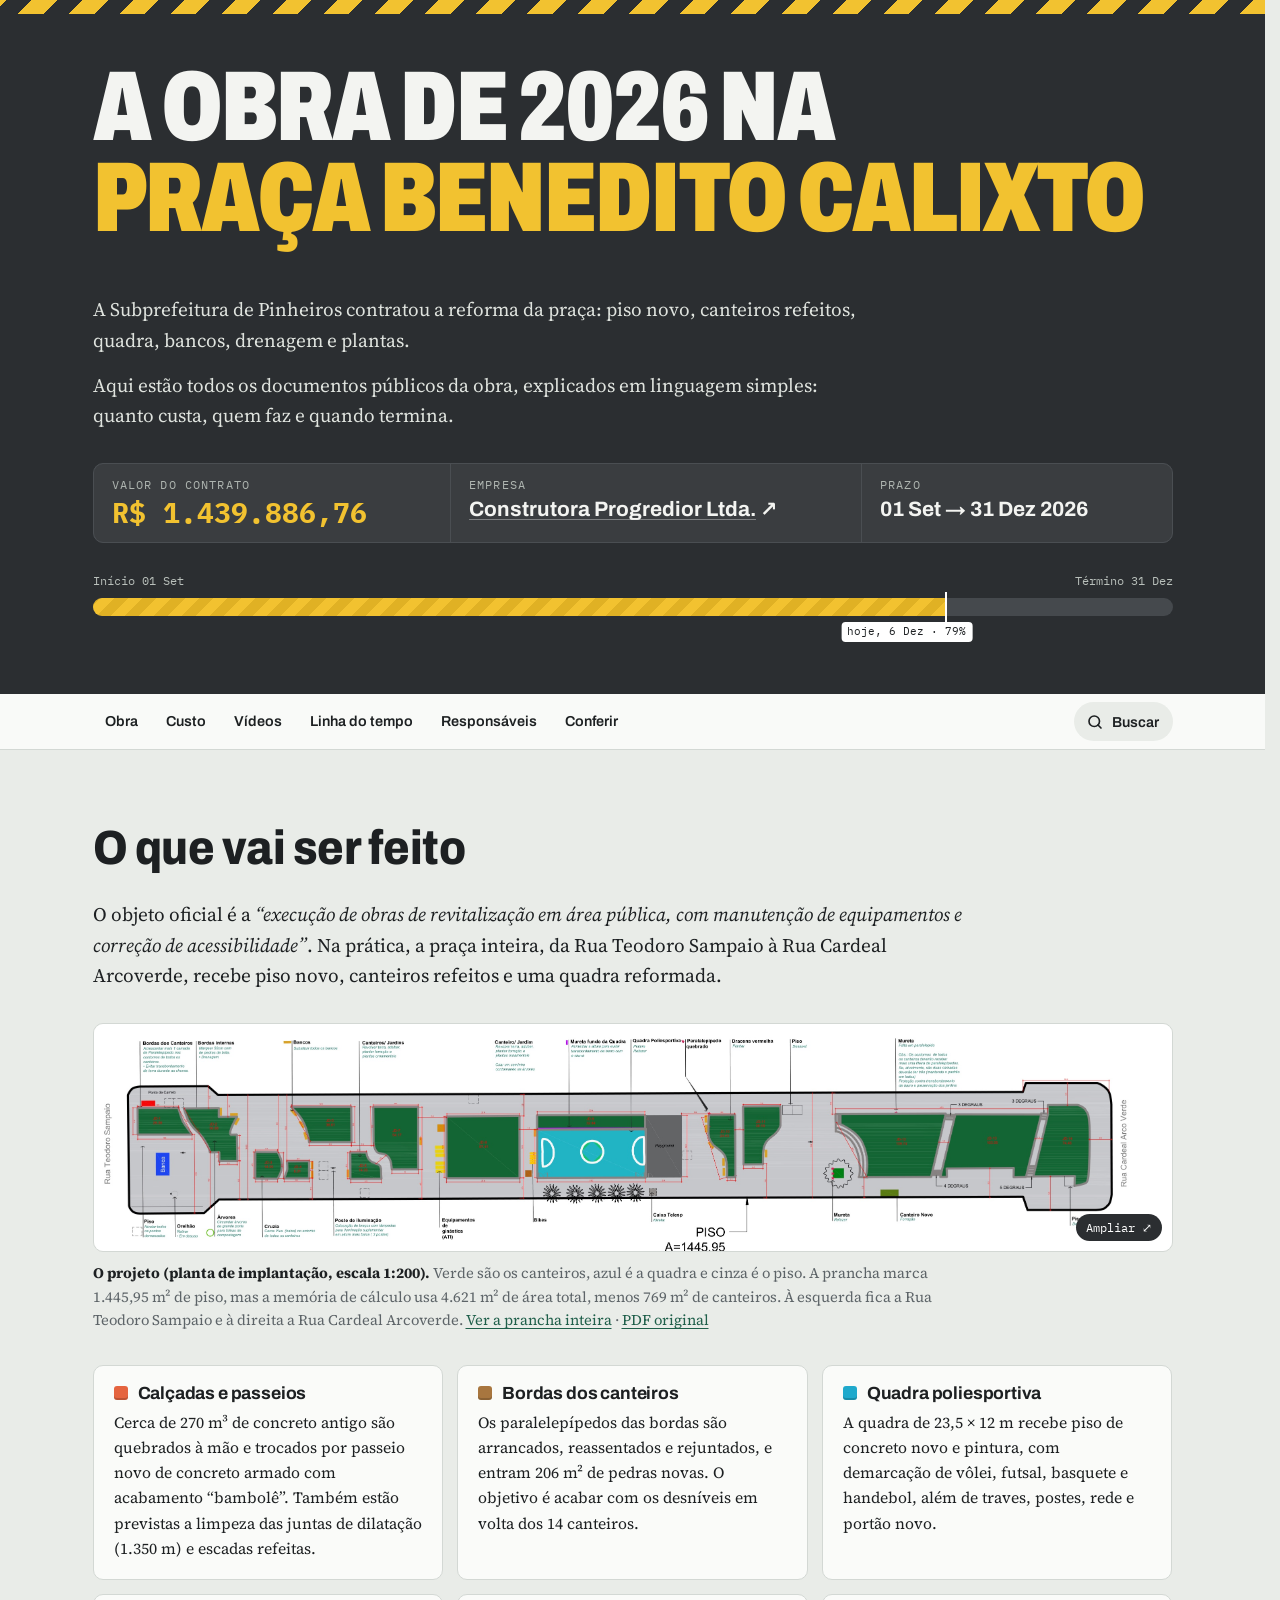
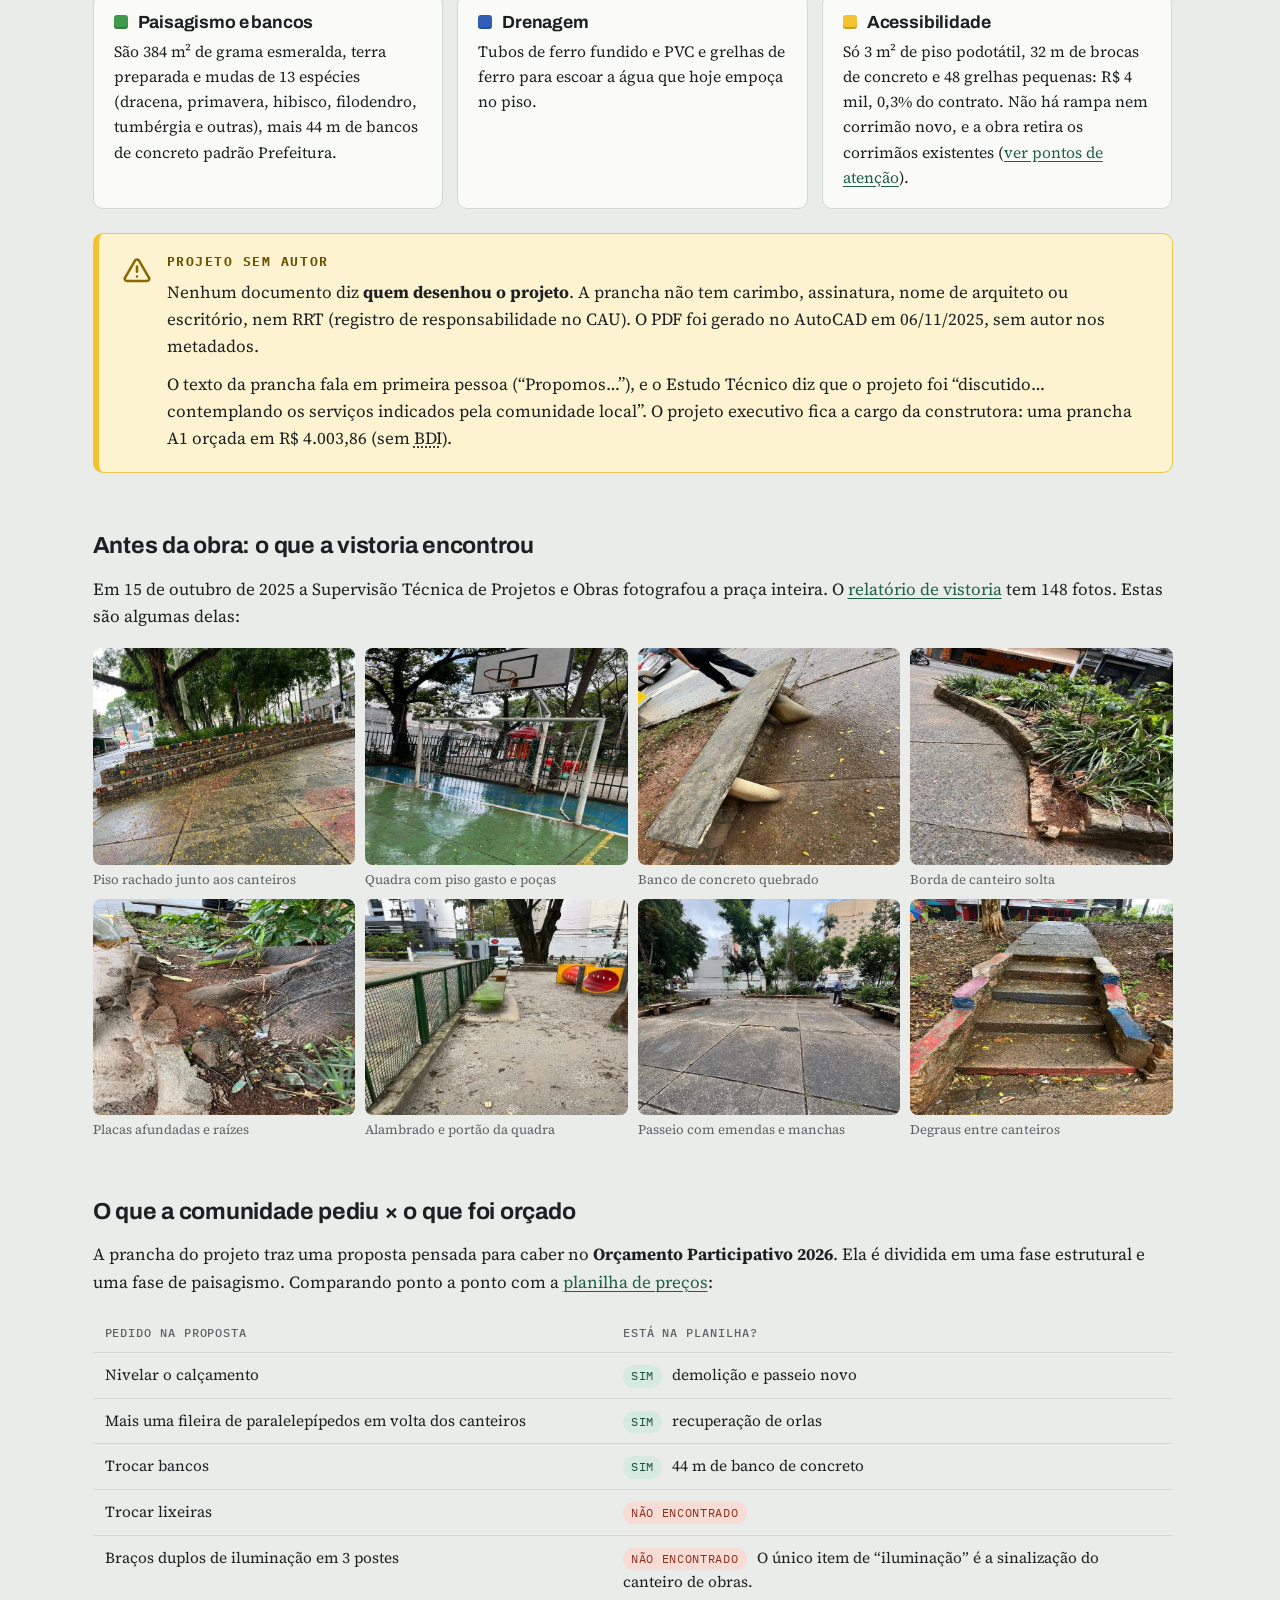
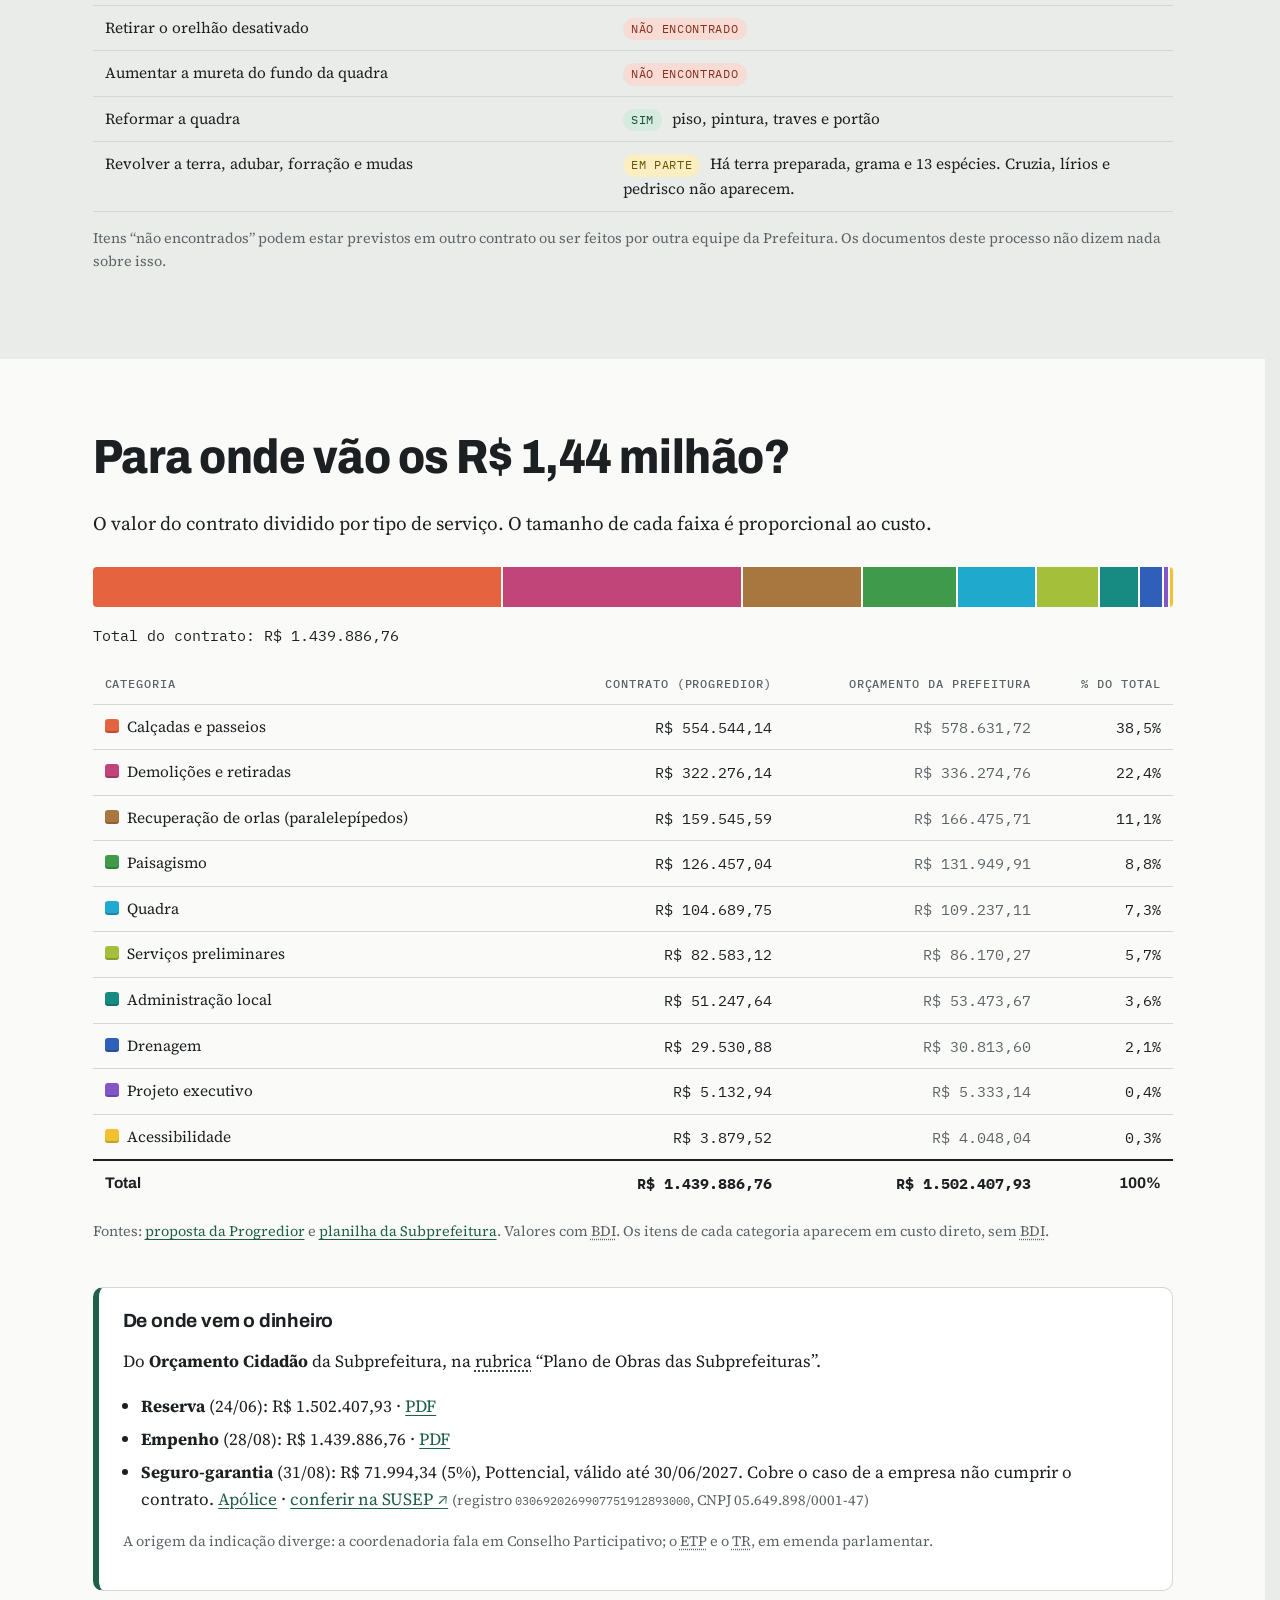
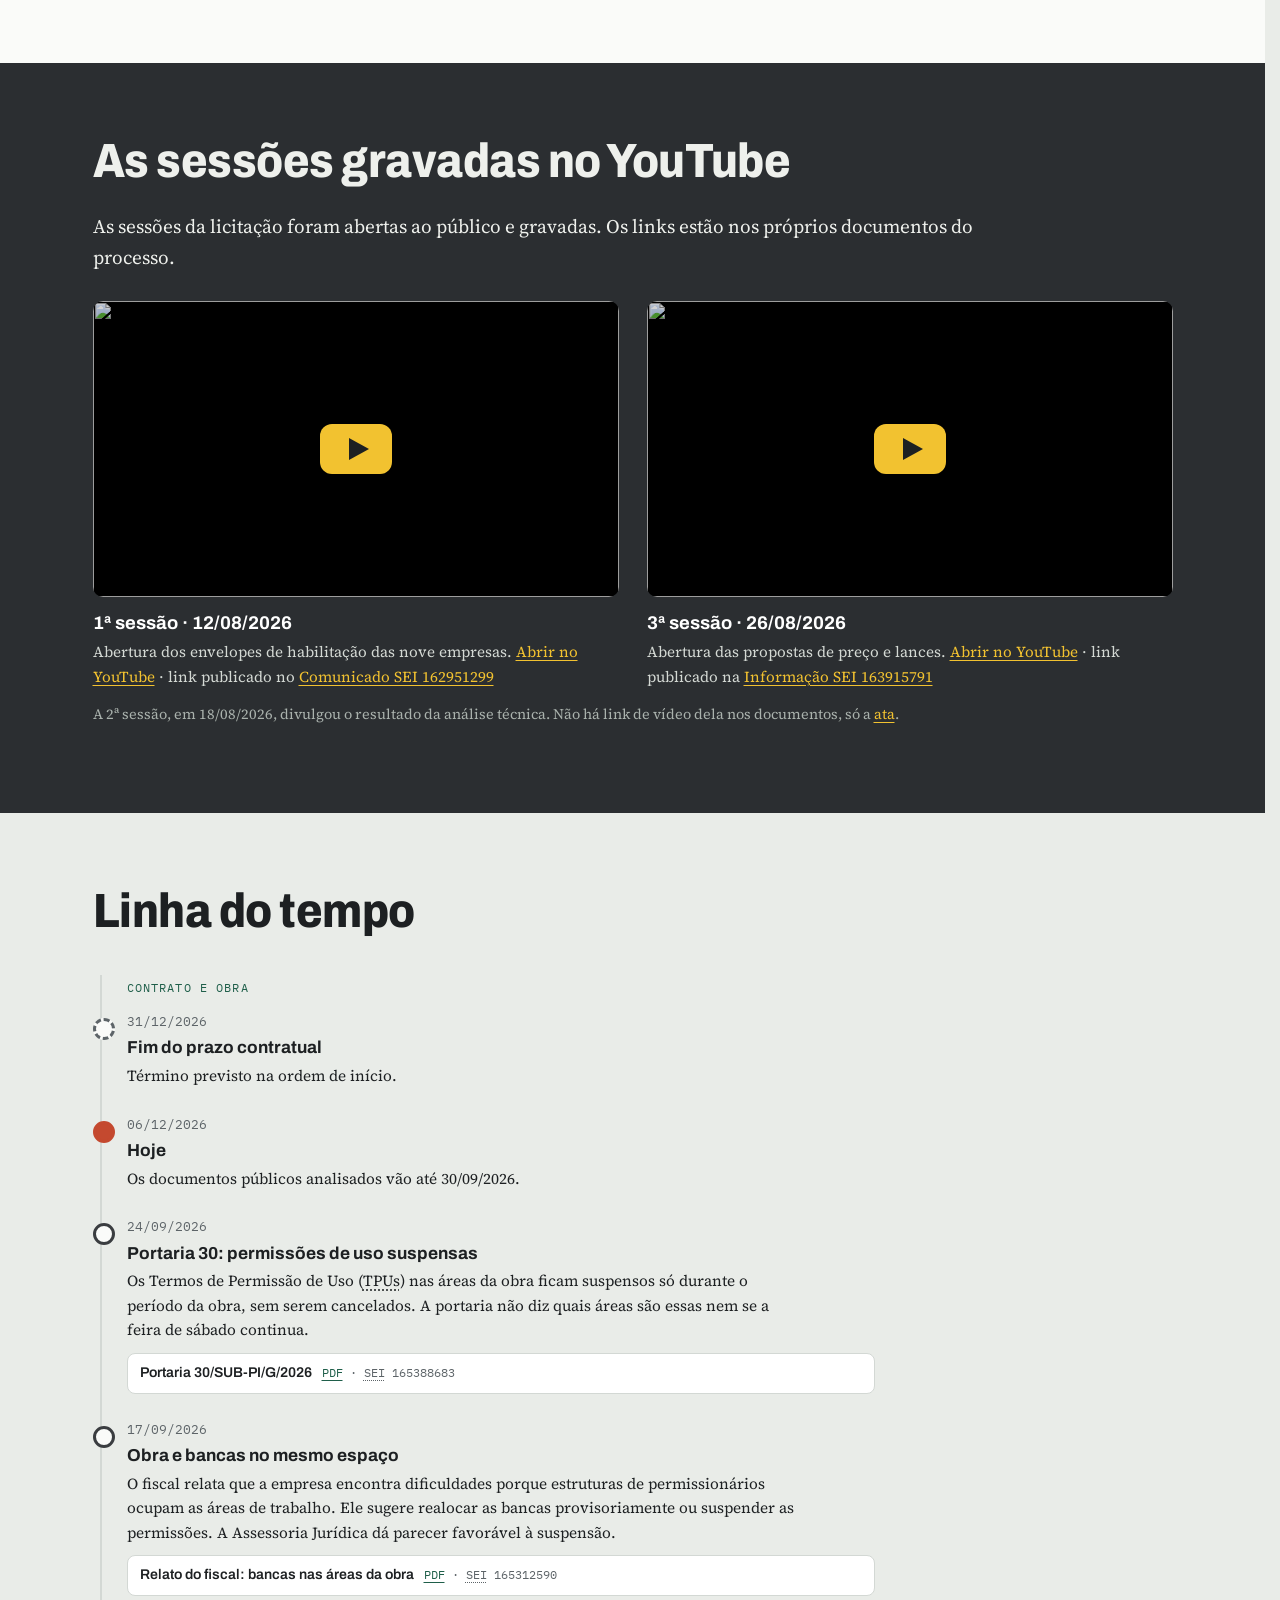
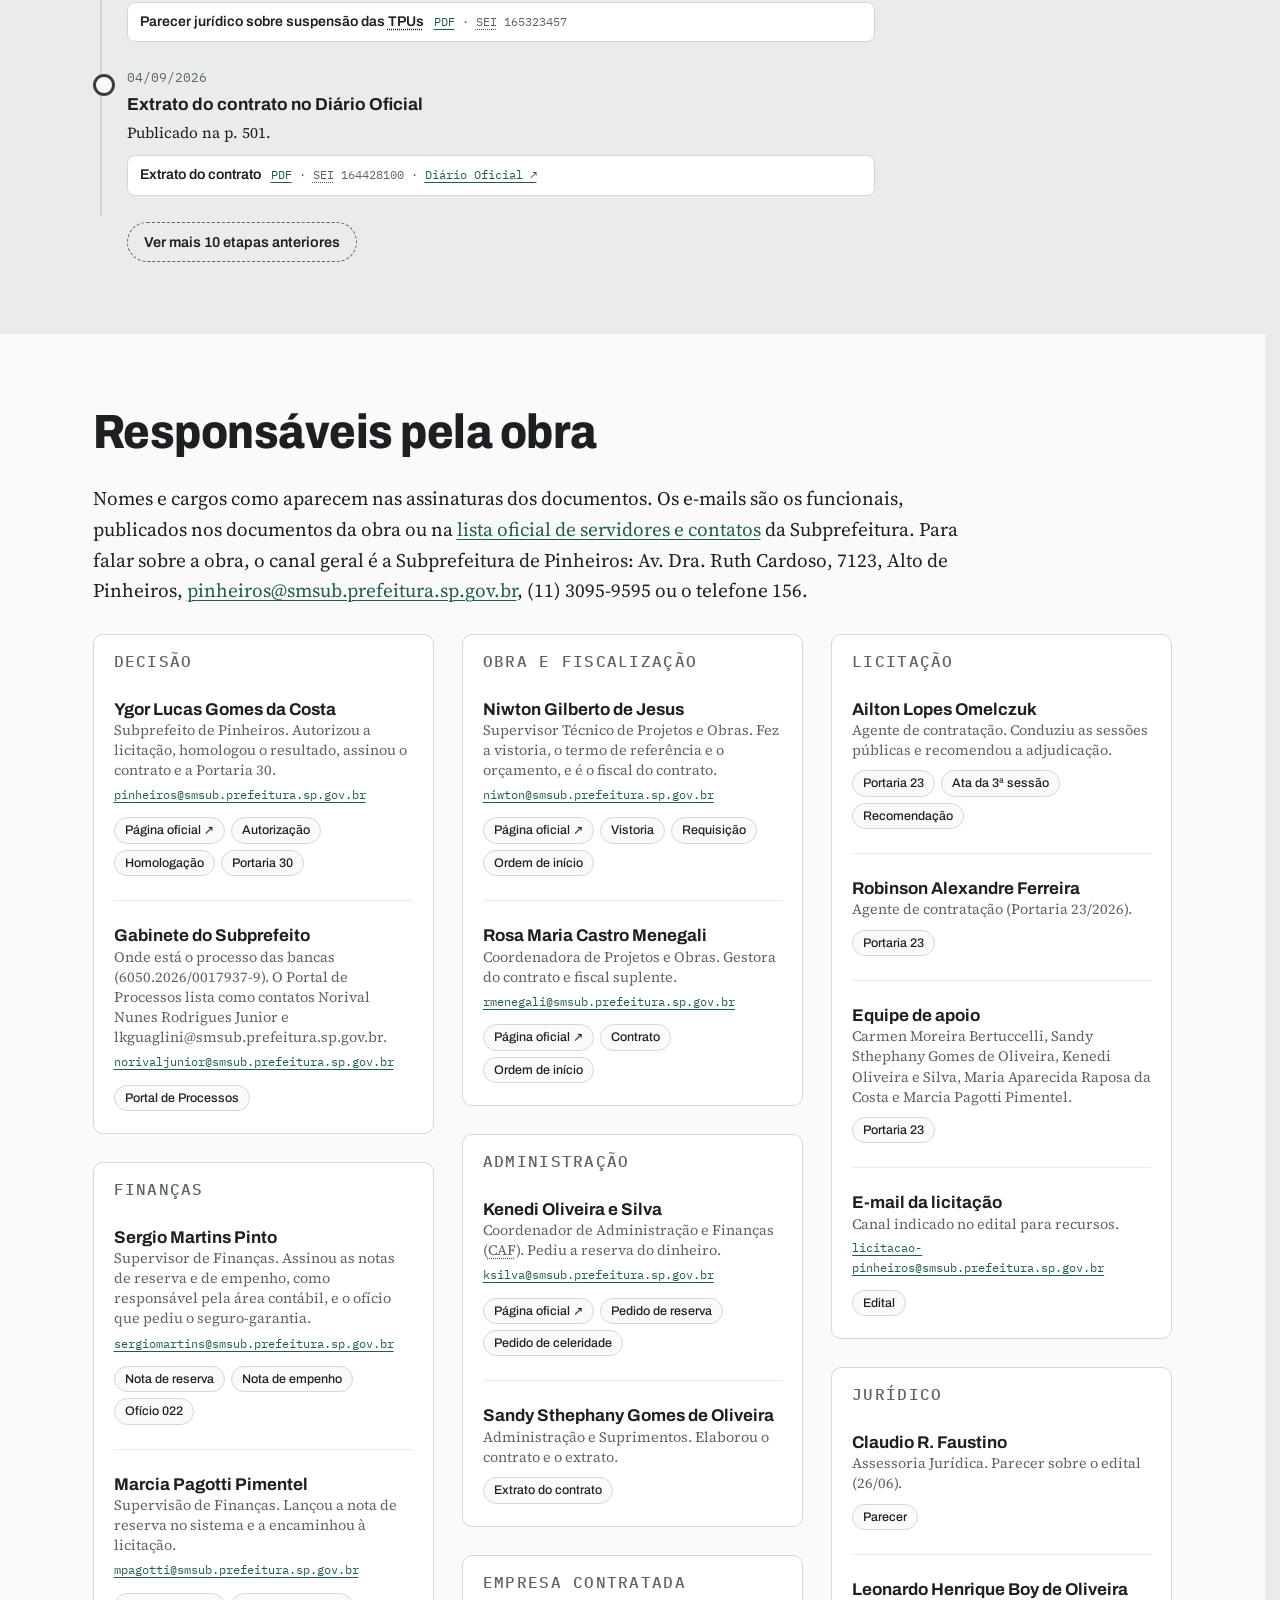
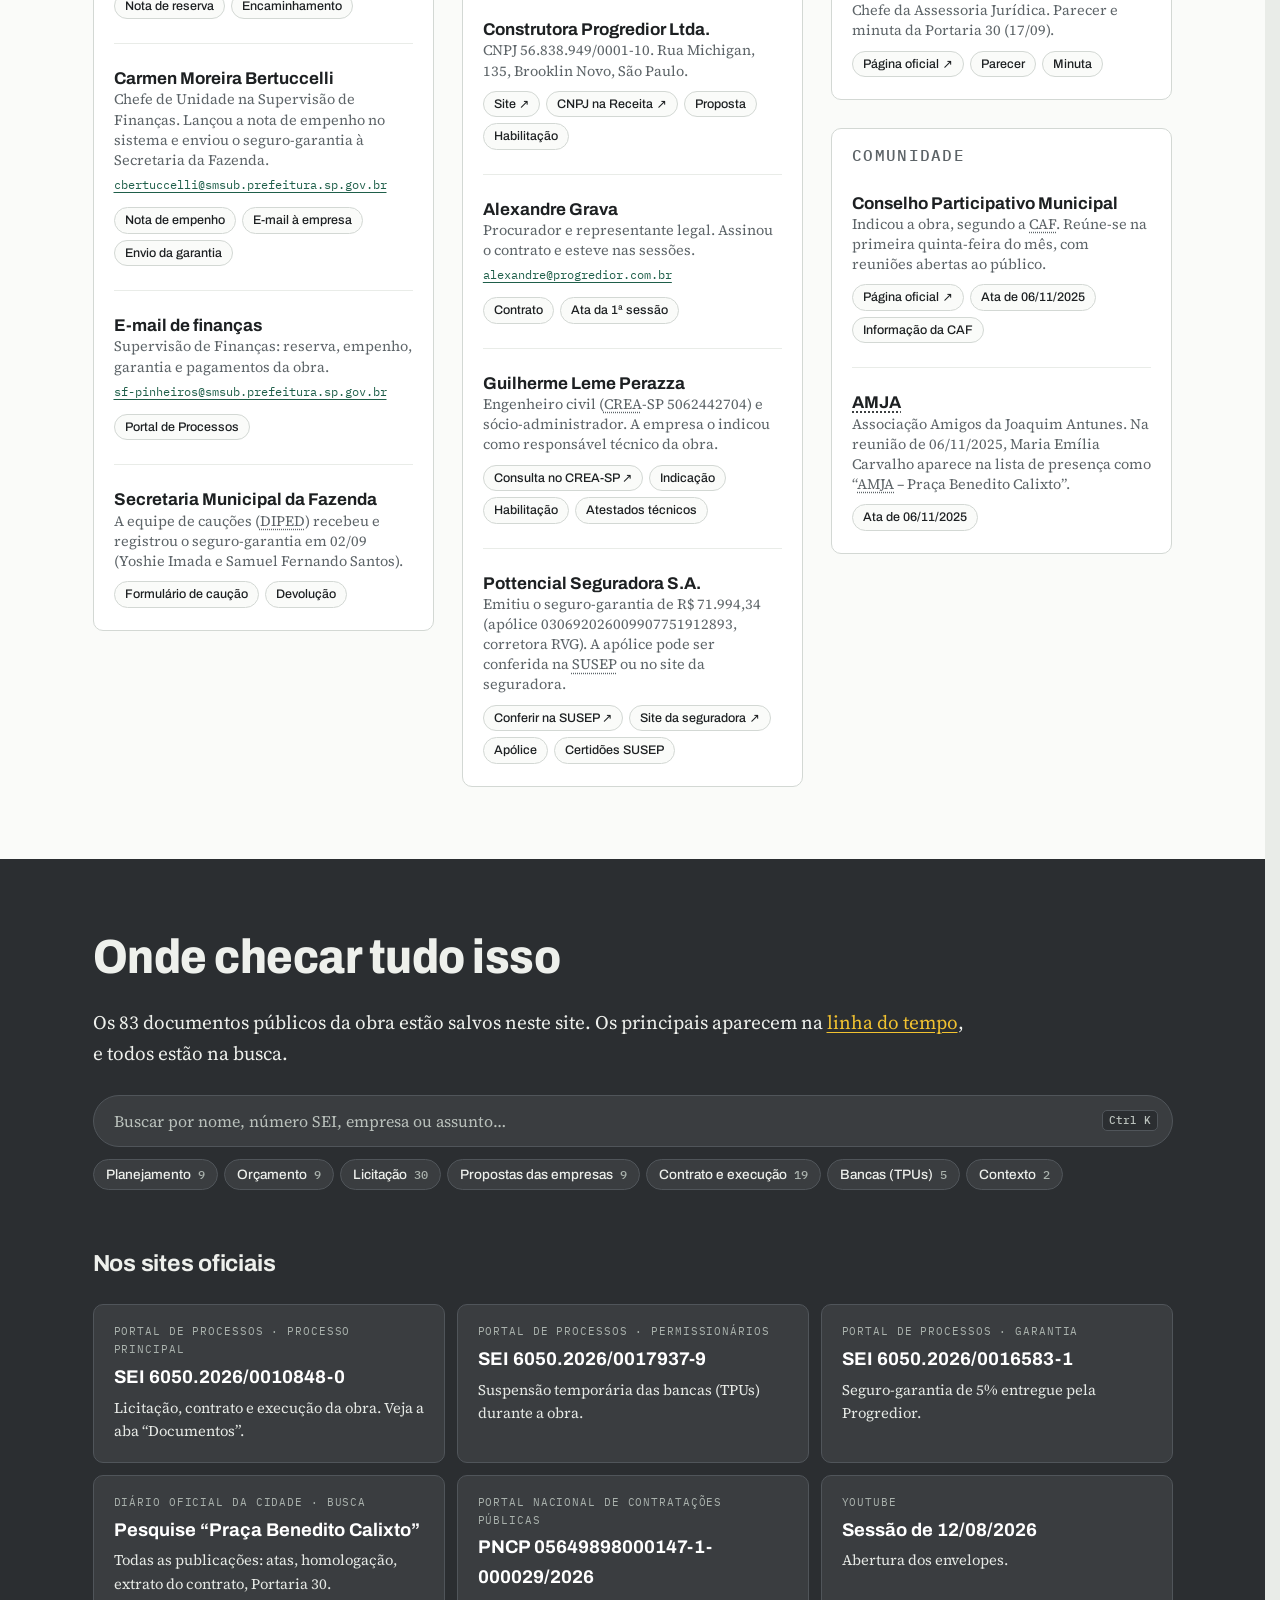
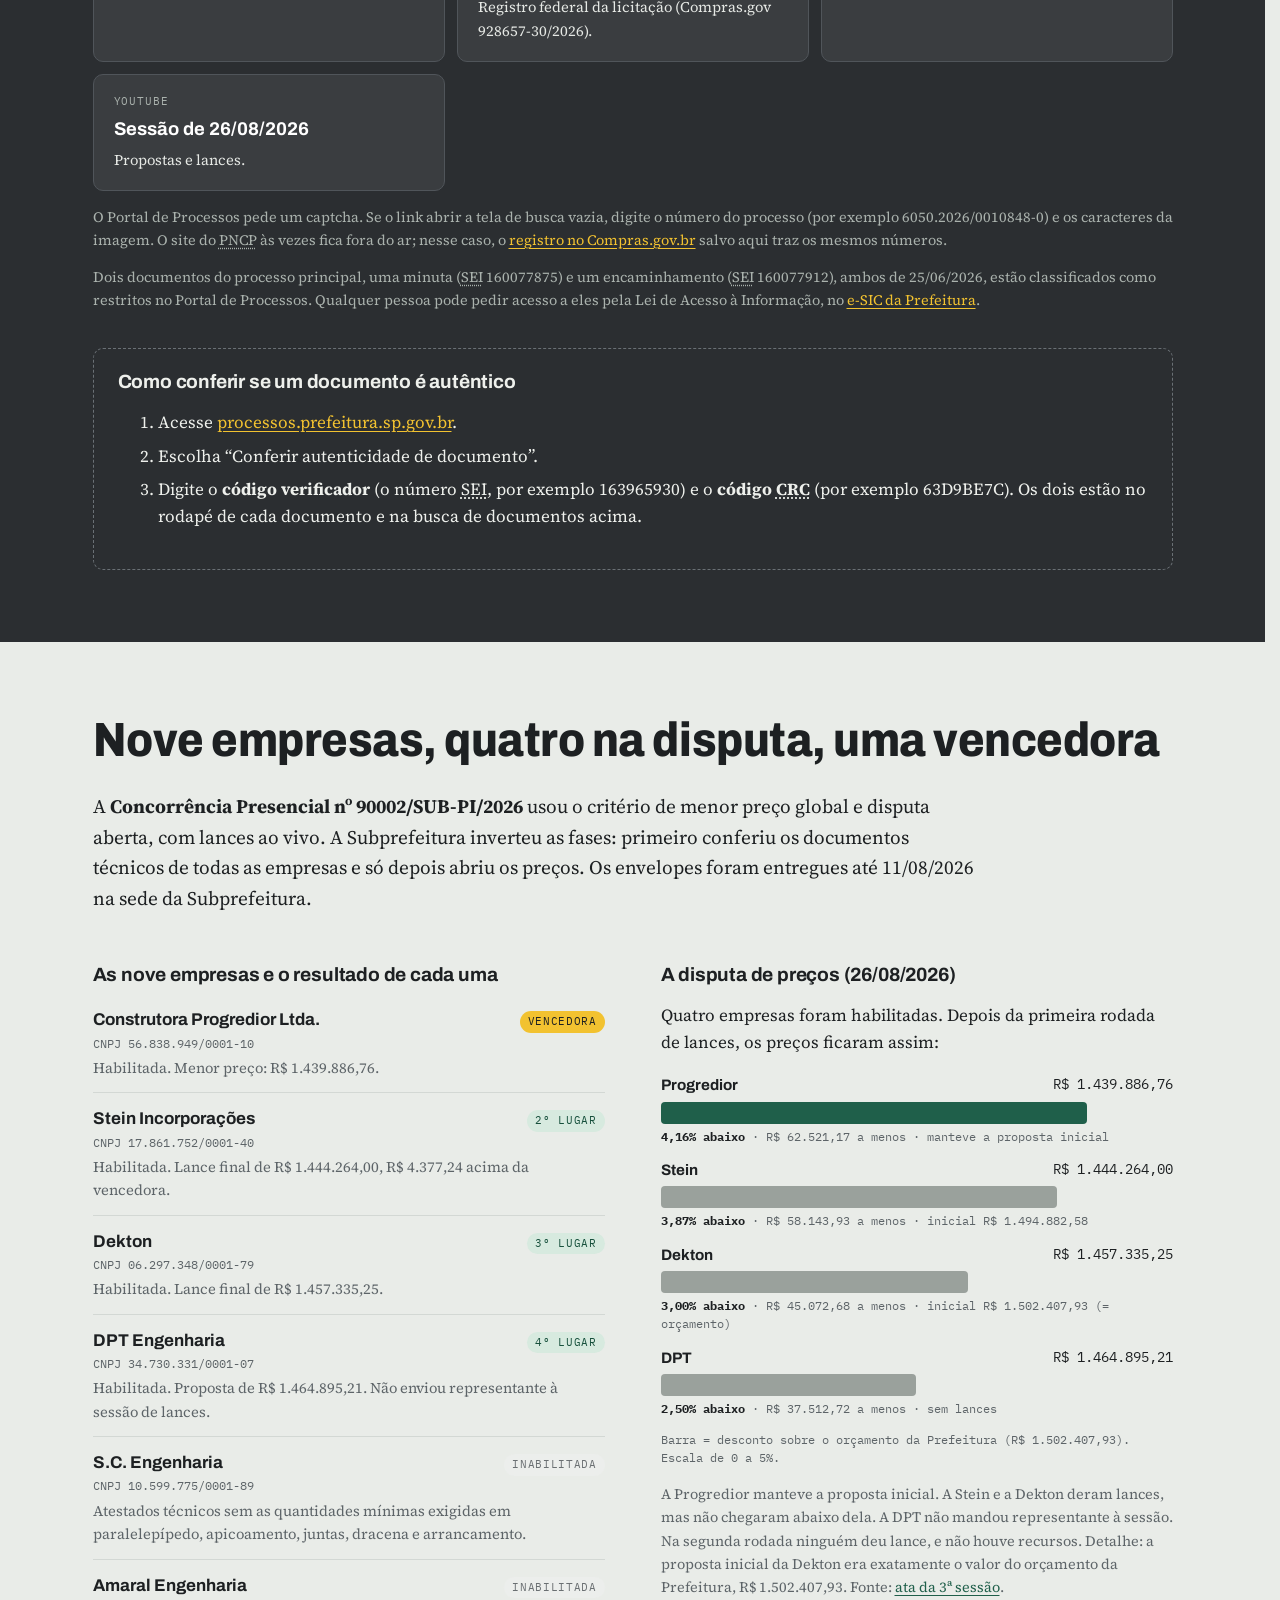
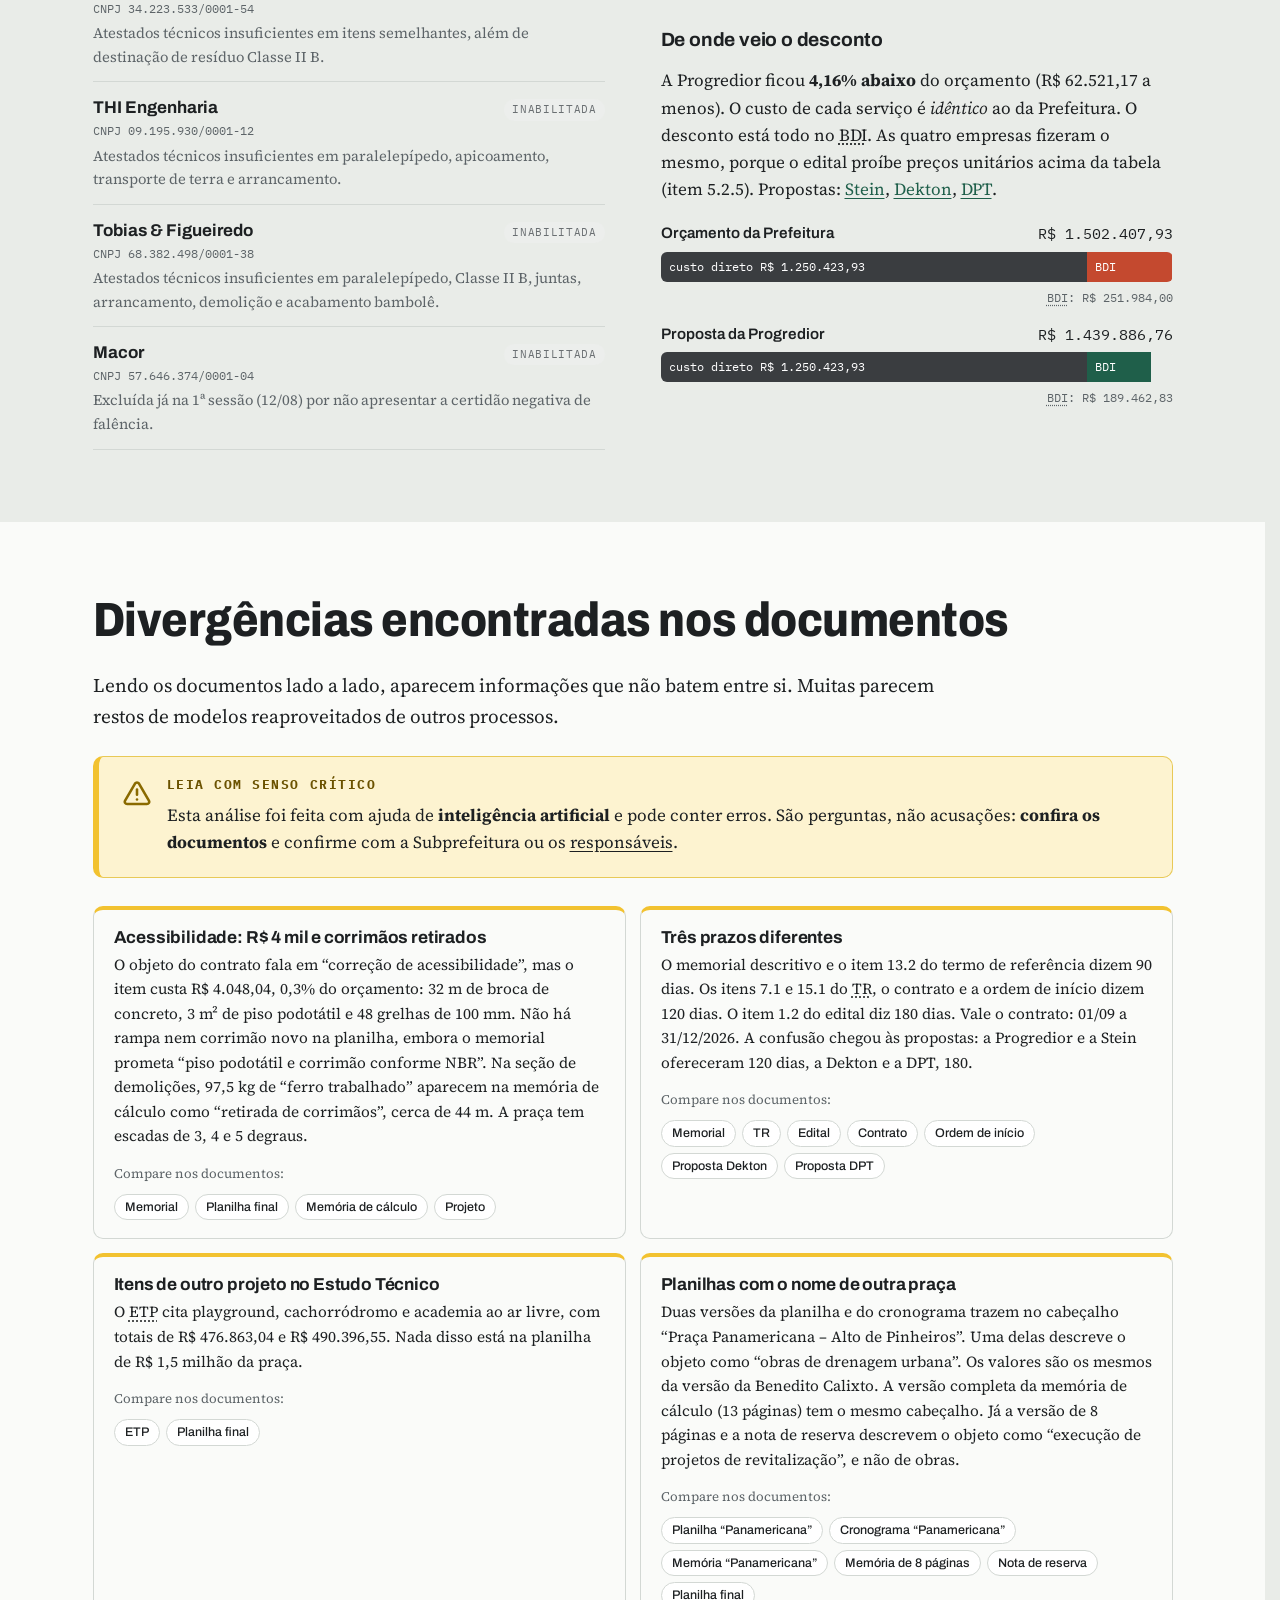
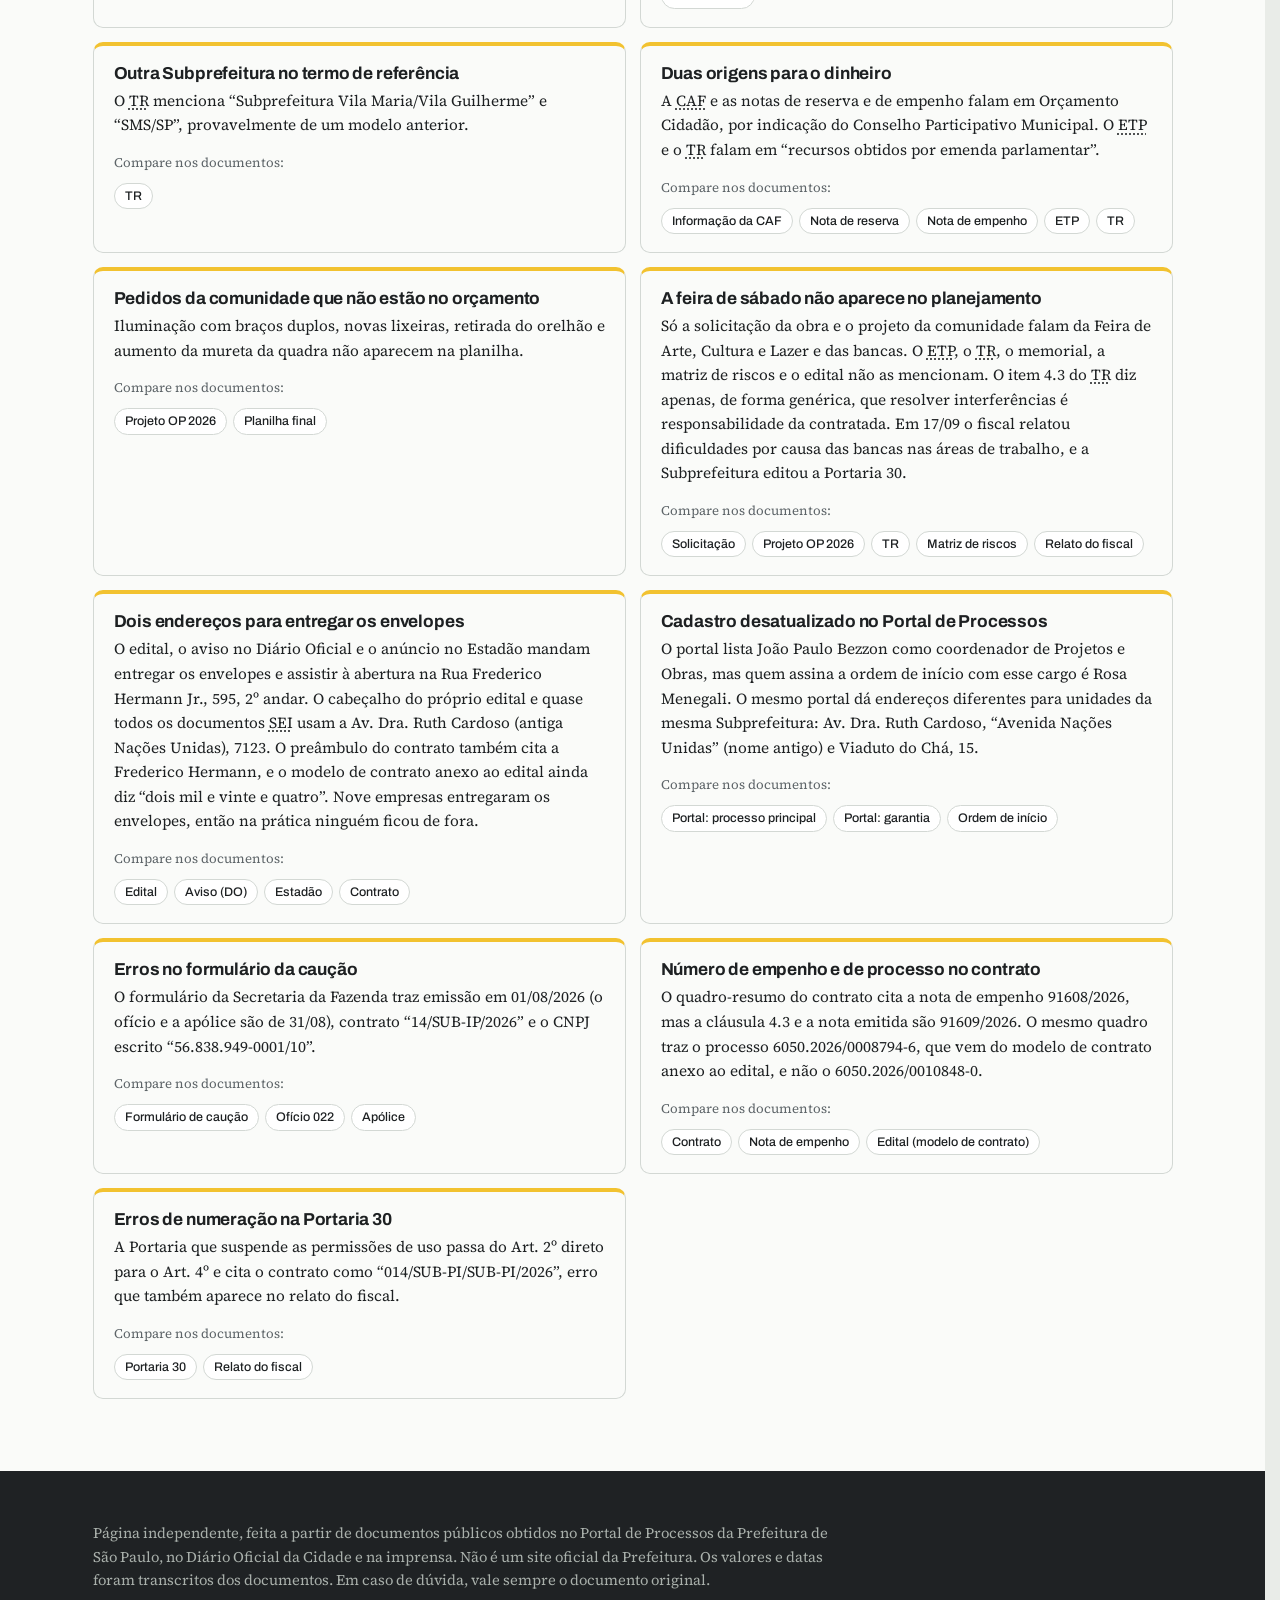
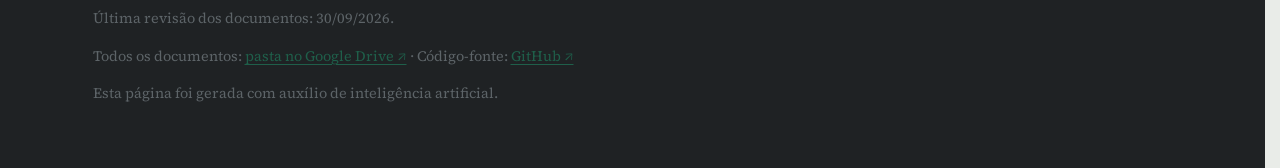
==== commit 24631db5: "Enhance user interface and content clarity in index.html, script.js, and styles.css - Updated index." ====
--- a/index.html
+++ b/index.html
@@ -57,7 +57,7 @@
 
 <nav class="toc" aria-label="Seções">
   <div class="wrap toc__inner">
-    <button type="button" class="toc__search" data-cmdk aria-label="Buscar documentos"><svg viewBox="0 0 24 24" width="18" height="18" fill="none" stroke="currentColor" stroke-width="2.2" stroke-linecap="round" aria-hidden="true"><circle cx="11" cy="11" r="7"/><path d="m20 20-4-4"/></svg></button>
+    <button type="button" class="toc__search" data-cmdk aria-label="Buscar documentos"><svg viewBox="0 0 24 24" width="18" height="18" fill="none" stroke="currentColor" stroke-width="2.2" stroke-linecap="round" aria-hidden="true"><circle cx="11" cy="11" r="7"/><path d="m20 20-4-4"/></svg><span class="toc__search-label">Buscar</span></button>
     <a href="#obra">Obra</a>
     <a href="#custo">Custo</a>
     <a href="#videos">Vídeos</a>
@@ -74,7 +74,6 @@
 <!-- ============ A OBRA ============ -->
 <section id="obra" class="section">
   <div class="wrap">
-    <p class="kicker">Obra</p>
     <h2>O que vai ser feito</h2>
     <p class="lead">O objeto oficial é a <em>“execução de obras de revitalização em área pública, com manutenção de equipamentos e correção de acessibilidade”</em>. Na prática, a praça inteira, da Rua Teodoro Sampaio à Rua Cardeal Arcoverde, recebe piso novo, canteiros refeitos e uma quadra reformada.</p>
 
@@ -162,7 +161,6 @@
 <!-- ============ DINHEIRO ============ -->
 <section id="custo" class="section section--paper">
   <div class="wrap">
-    <p class="kicker">Custo</p>
     <h2>Para onde vão os R$ 1,44 milhão?</h2>
     <p class="lead">O valor do contrato dividido por tipo de serviço. O tamanho de cada faixa é proporcional ao custo.</p>
 
@@ -193,7 +191,6 @@
 <!-- ============ VÍDEOS ============ -->
 <section id="videos" class="section section--dark">
   <div class="wrap">
-    <p class="kicker">Sessões públicas</p>
     <h2>As sessões gravadas no YouTube</h2>
     <p class="lead">As sessões da licitação foram abertas ao público e gravadas. Os links estão nos próprios documentos do processo.</p>
     <div class="videos">
@@ -219,8 +216,7 @@
 <!-- ============ LINHA DO TEMPO ============ -->
 <section id="linha-do-tempo" class="section">
   <div class="wrap">
-    <p class="kicker">Linha do tempo</p>
-    <h2>Da vistoria à obra</h2>
+    <h2>Linha do tempo</h2>
     <ol class="timeline" id="timeline"></ol>
     <button type="button" class="tl-toggle" id="tl-more" aria-controls="timeline"></button>
   </div>
@@ -229,8 +225,7 @@
 <!-- ============ PESSOAS ============ -->
 <section id="pessoas" class="section section--paper">
   <div class="wrap">
-    <p class="kicker">Responsáveis</p>
-    <h2>Assinaturas e responsabilidades</h2>
+    <h2>Responsáveis pela obra</h2>
     <p class="lead">Nomes e cargos como aparecem nas assinaturas dos documentos. Os e-mails são os funcionais, publicados nos documentos da obra ou na <a href="https://prefeitura.sp.gov.br/web/pinheiros/w/lista-de-servidores-e-contatos" target="_blank" rel="noopener">lista oficial de servidores e contatos</a> da Subprefeitura. Para falar sobre a obra, o canal geral é a Subprefeitura de Pinheiros: Av. Dra. Ruth Cardoso, 7123, Alto de Pinheiros, <a href="mailto:pinheiros@smsub.prefeitura.sp.gov.br">pinheiros@smsub.prefeitura.sp.gov.br</a>, (11) 3095-9595 ou o telefone 156.</p>
     <div class="people" id="people"></div>
   </div>
@@ -239,7 +234,6 @@
 <!-- ============ CONFERIR ============ -->
 <section id="conferir" class="section section--dark">
   <div class="wrap">
-    <p class="kicker">Conferir</p>
     <h2>Onde checar tudo isso</h2>
     <p class="lead" id="docs-lead">Os 68 documentos públicos da obra estão salvos neste site. Os principais aparecem na <a href="#linha-do-tempo">linha do tempo</a>, e todos estão na busca.</p>
     <button type="button" class="doc-search" data-cmdk>
@@ -302,7 +296,6 @@
 <!-- ============ LICITAÇÃO ============ -->
 <section id="licitacao" class="section">
   <div class="wrap">
-    <p class="kicker">Licitação</p>
     <h2>Nove empresas, quatro na disputa, uma vencedora</h2>
     <p class="lead">A <strong>Concorrência Presencial nº 90002/SUB-PI/2026</strong> usou o critério de menor preço global e disputa aberta, com lances ao vivo. A Subprefeitura inverteu as fases: primeiro conferiu os documentos técnicos de todas as empresas e só depois abriu os preços. Os envelopes foram entregues até 11/08/2026 na sede da Subprefeitura.</p>
 
@@ -328,7 +321,6 @@
 <!-- ============ ATENÇÃO ============ -->
 <section id="atencao" class="section section--paper">
   <div class="wrap">
-    <p class="kicker">Atenção</p>
     <h2>Divergências encontradas nos documentos</h2>
     <p class="lead">Lendo os documentos lado a lado, aparecem informações que não batem entre si. Muitas parecem restos de modelos reaproveitados de outros processos.</p>
     <aside class="alert" role="note">
--- a/styles.css
+++ b/styles.css
@@ -61,7 +61,6 @@
 h1, h2, h3 { font-family: var(--f-display); line-height: 1.1; margin: 0 0 .5em; letter-spacing: -.01em; }
 h2 { font-size: clamp(1.9rem, 5vw, 3rem); font-weight: 800; font-variation-settings: "wdth" 88; }
 h3 { font-size: 1.2rem; font-weight: 700; margin-top: 1.6em; }.h3-sep { margin-top: 2.6em; font-size: 1.45rem; }
-.kicker { font-family: var(--f-mono); font-size: .8rem; text-transform: uppercase; letter-spacing: .12em; color: var(--muted); margin: 0 0 .6rem; }
 .lead { font-size: 1.2rem; max-width: 46em; }
 
 /* ---------- Hero ---------- */
@@ -118,7 +117,12 @@
 .is-dev .toc a[data-dev]::after { content: "dev"; font: 700 .62rem/1 var(--f-mono); text-transform: uppercase; padding: 3px 5px; border-radius: 4px; background: var(--c-projeto); color: #fff; }
 .toc__search { flex: none; display: grid; place-items: center; width: 39px; height: 39px; padding: 0; color: var(--ink); border: 0; border-radius: 99px; background: transparent; cursor: pointer; }
 .toc__search:hover { background: var(--concrete); }
-@media (min-width: 1000px) { .toc__search { order: 1; margin-left: auto; } }
+.toc__search-label { display: none; }
+@media (min-width: 1000px) {
+  .toc__search { order: 1; margin-left: auto; display: inline-flex; align-items: center; gap: 8px; width: auto; padding: 0 14px 0 12px; background: var(--concrete); font: 600 .9rem var(--f-display); }
+  .toc__search:hover { background: var(--line); }
+  .toc__search-label { display: inline; }
+}
 kbd { font: 500 .7rem/1 var(--f-mono); padding: 4px 6px; border-radius: 5px; background: var(--concrete); color: var(--muted); border: 1px solid var(--line); }
 @media (hover: none) { .kbd-mod { display: none; } }
 
@@ -127,7 +131,7 @@
 .section--paper { background: var(--paper); }
 .section--dark { background: var(--granite); color: #eef0ec; }
 .section--dark a { color: var(--yellow); }
-.section--dark .kicker, .section--dark .small { color: #aab2ad; }
+.section--dark .small { color: #aab2ad; }
 
 .grid-2 { display: grid; gap: 40px; }
 @media (min-width: 900px) { .grid-2 { grid-template-columns: 1fr 1fr; gap: 56px; } }
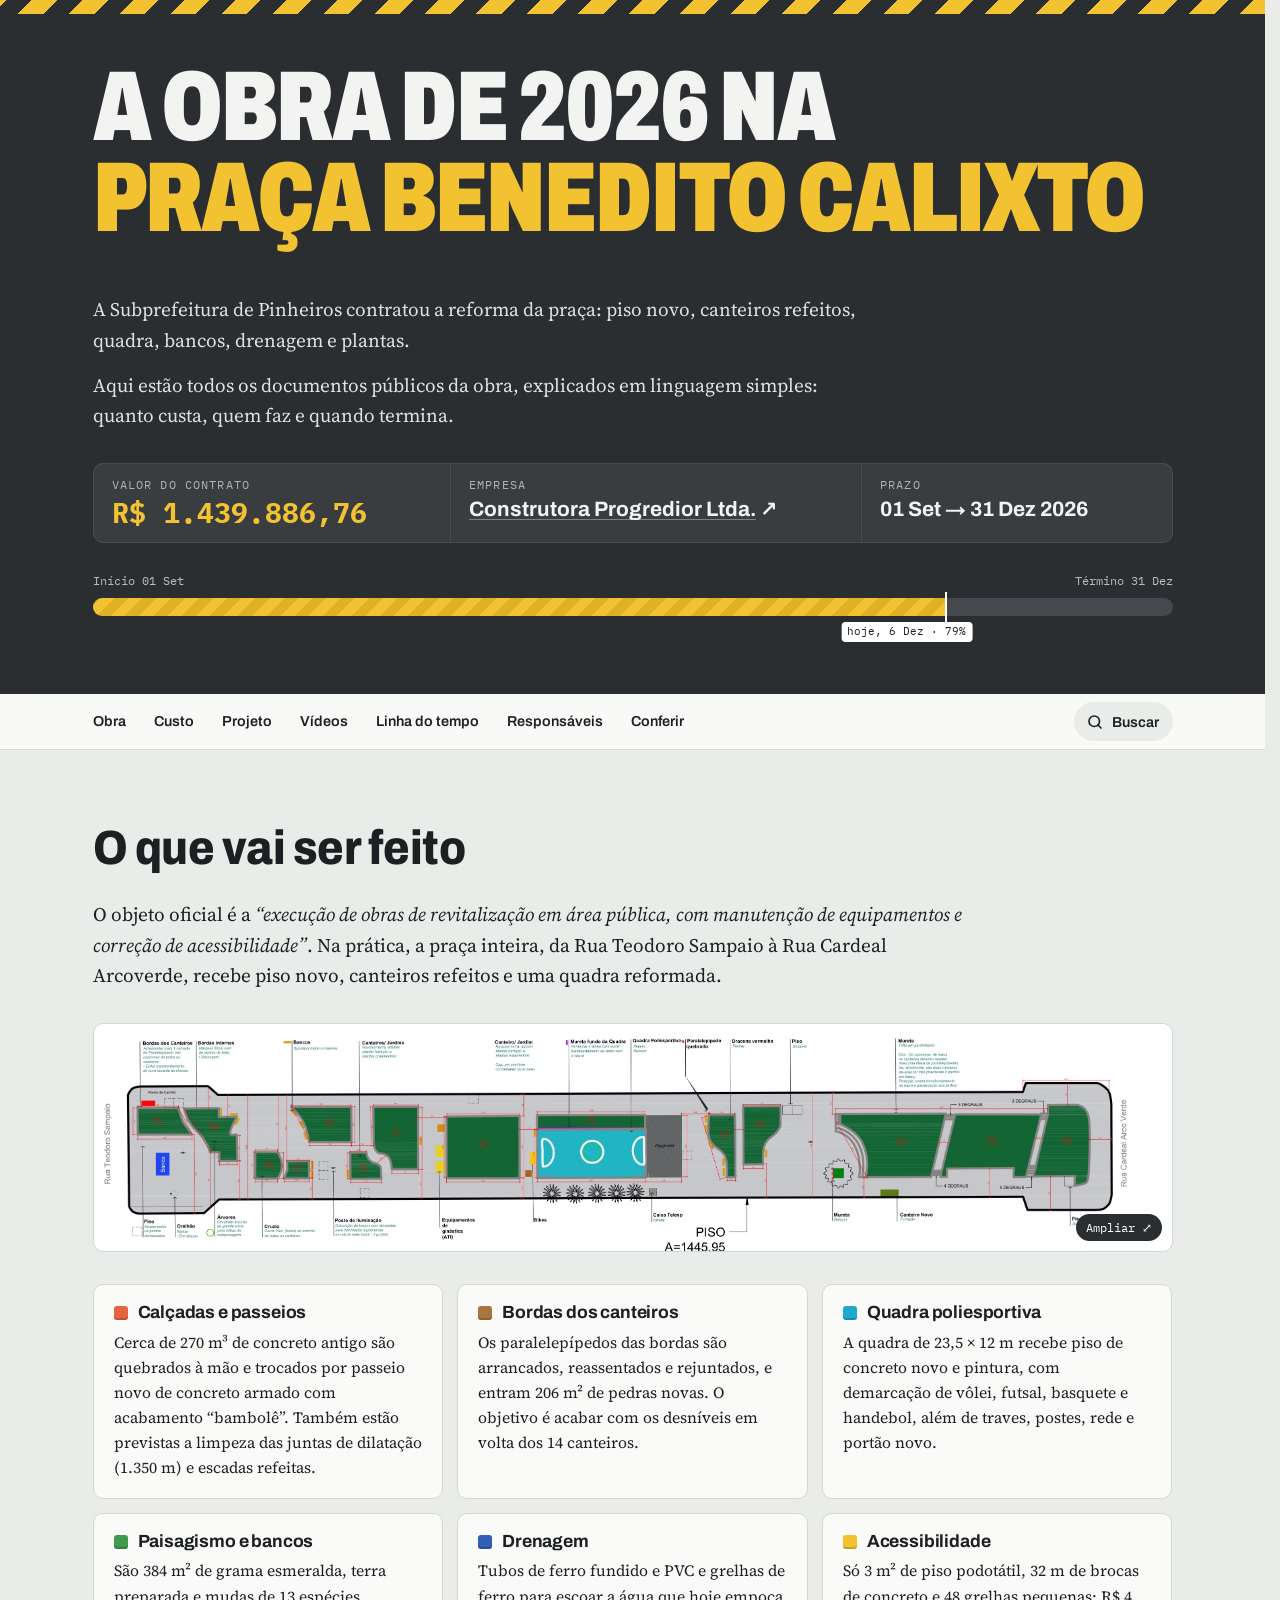
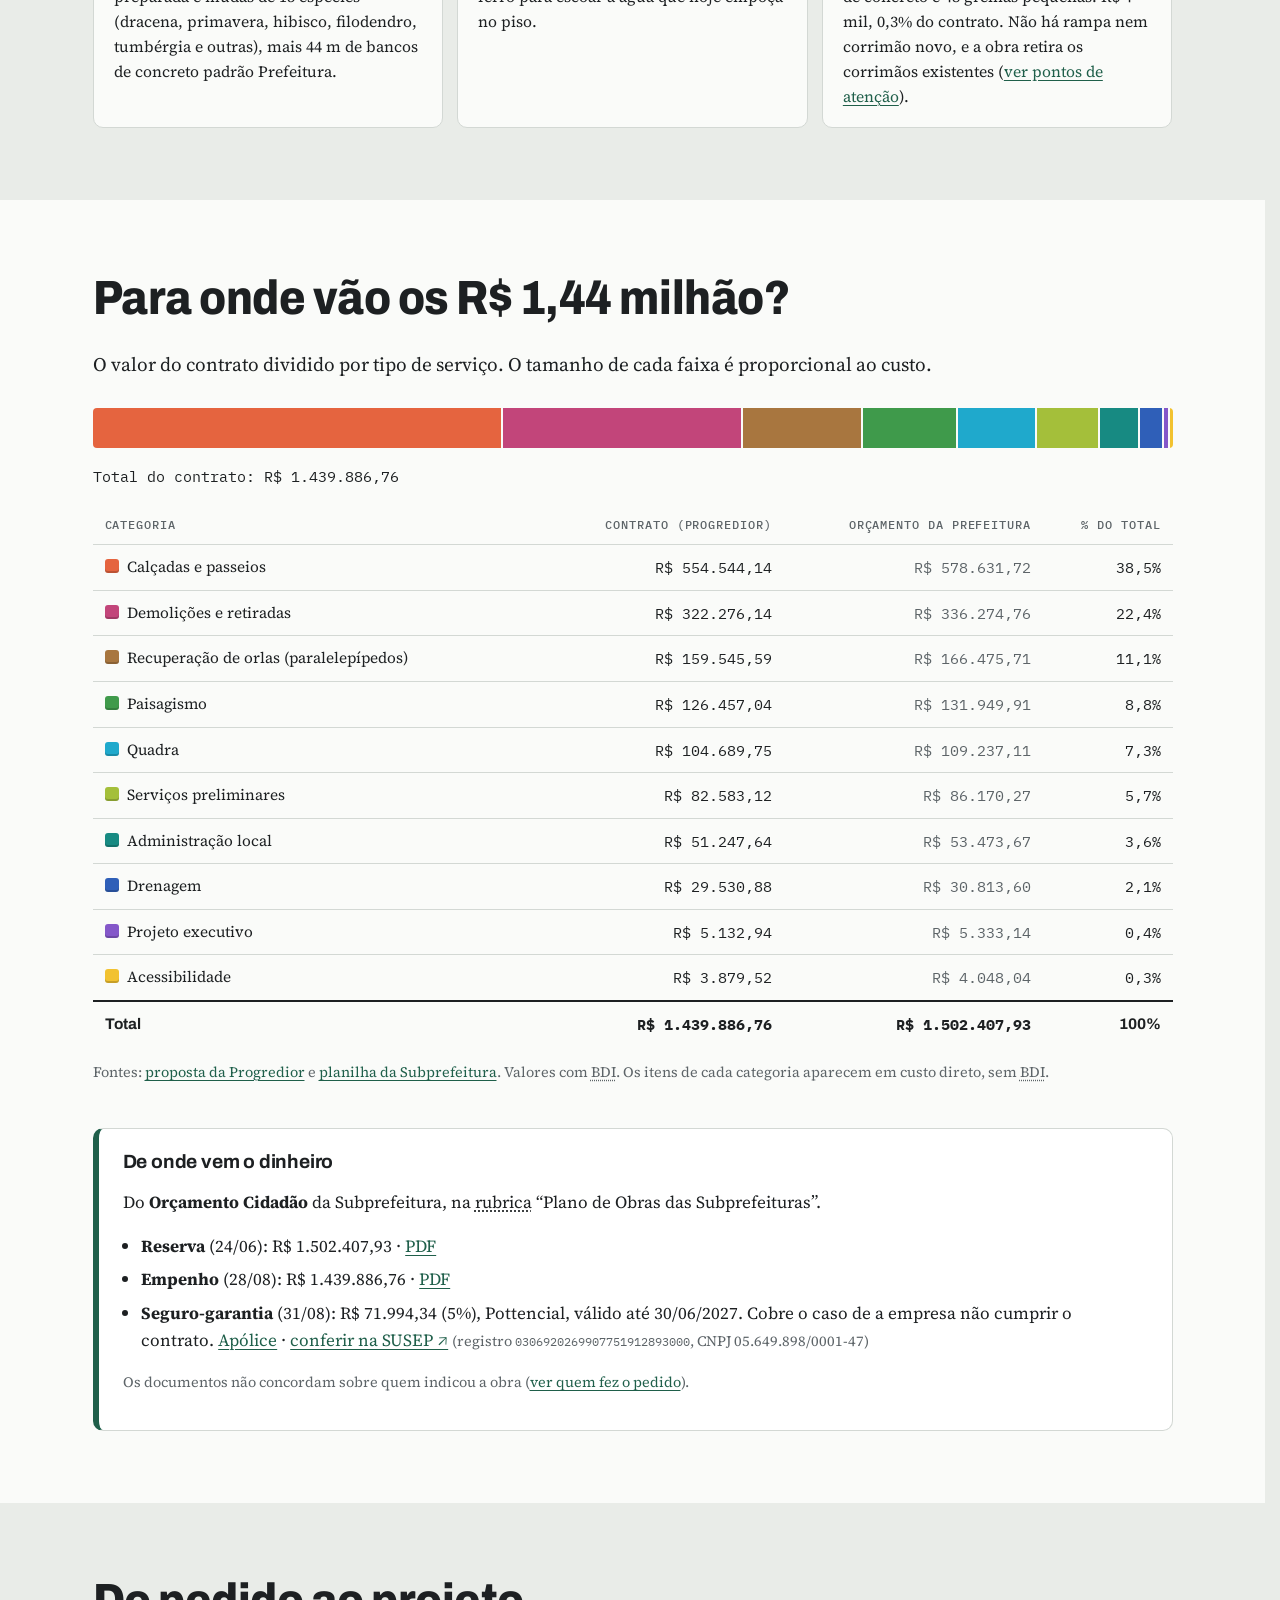
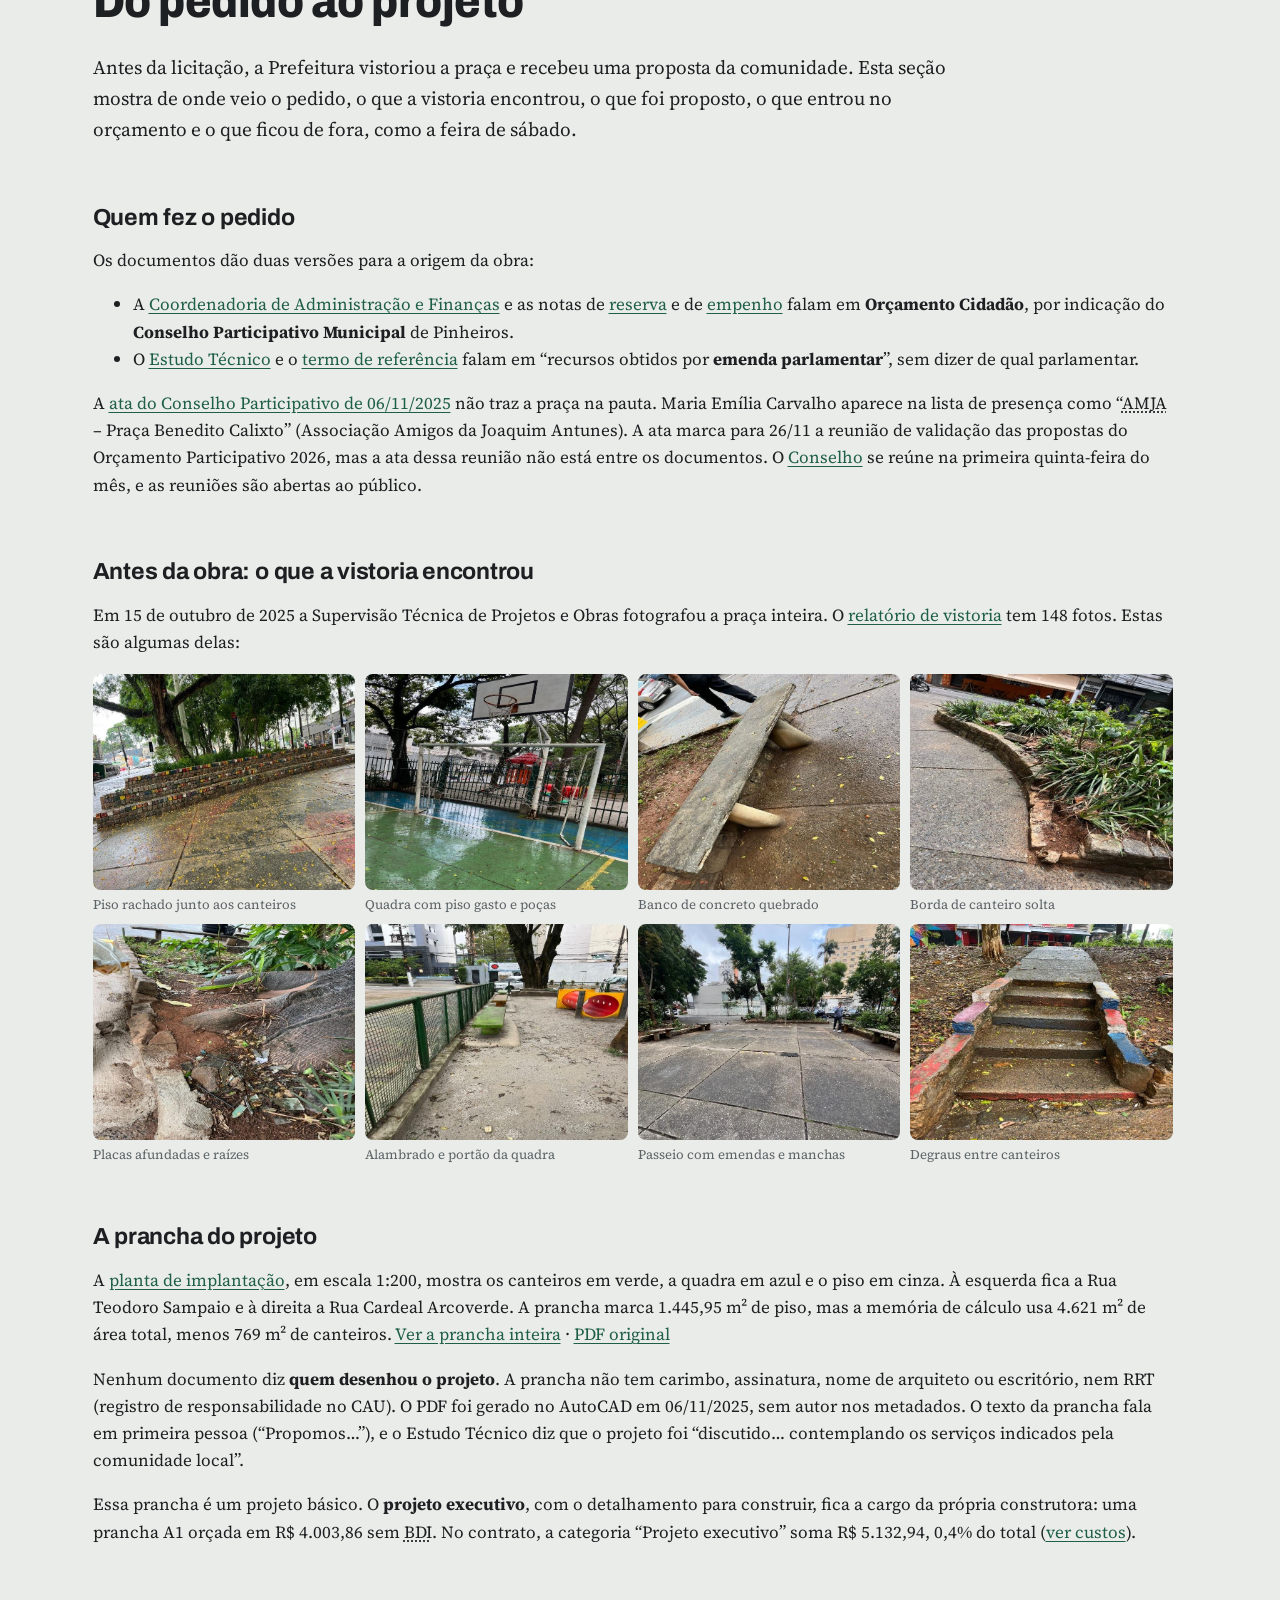
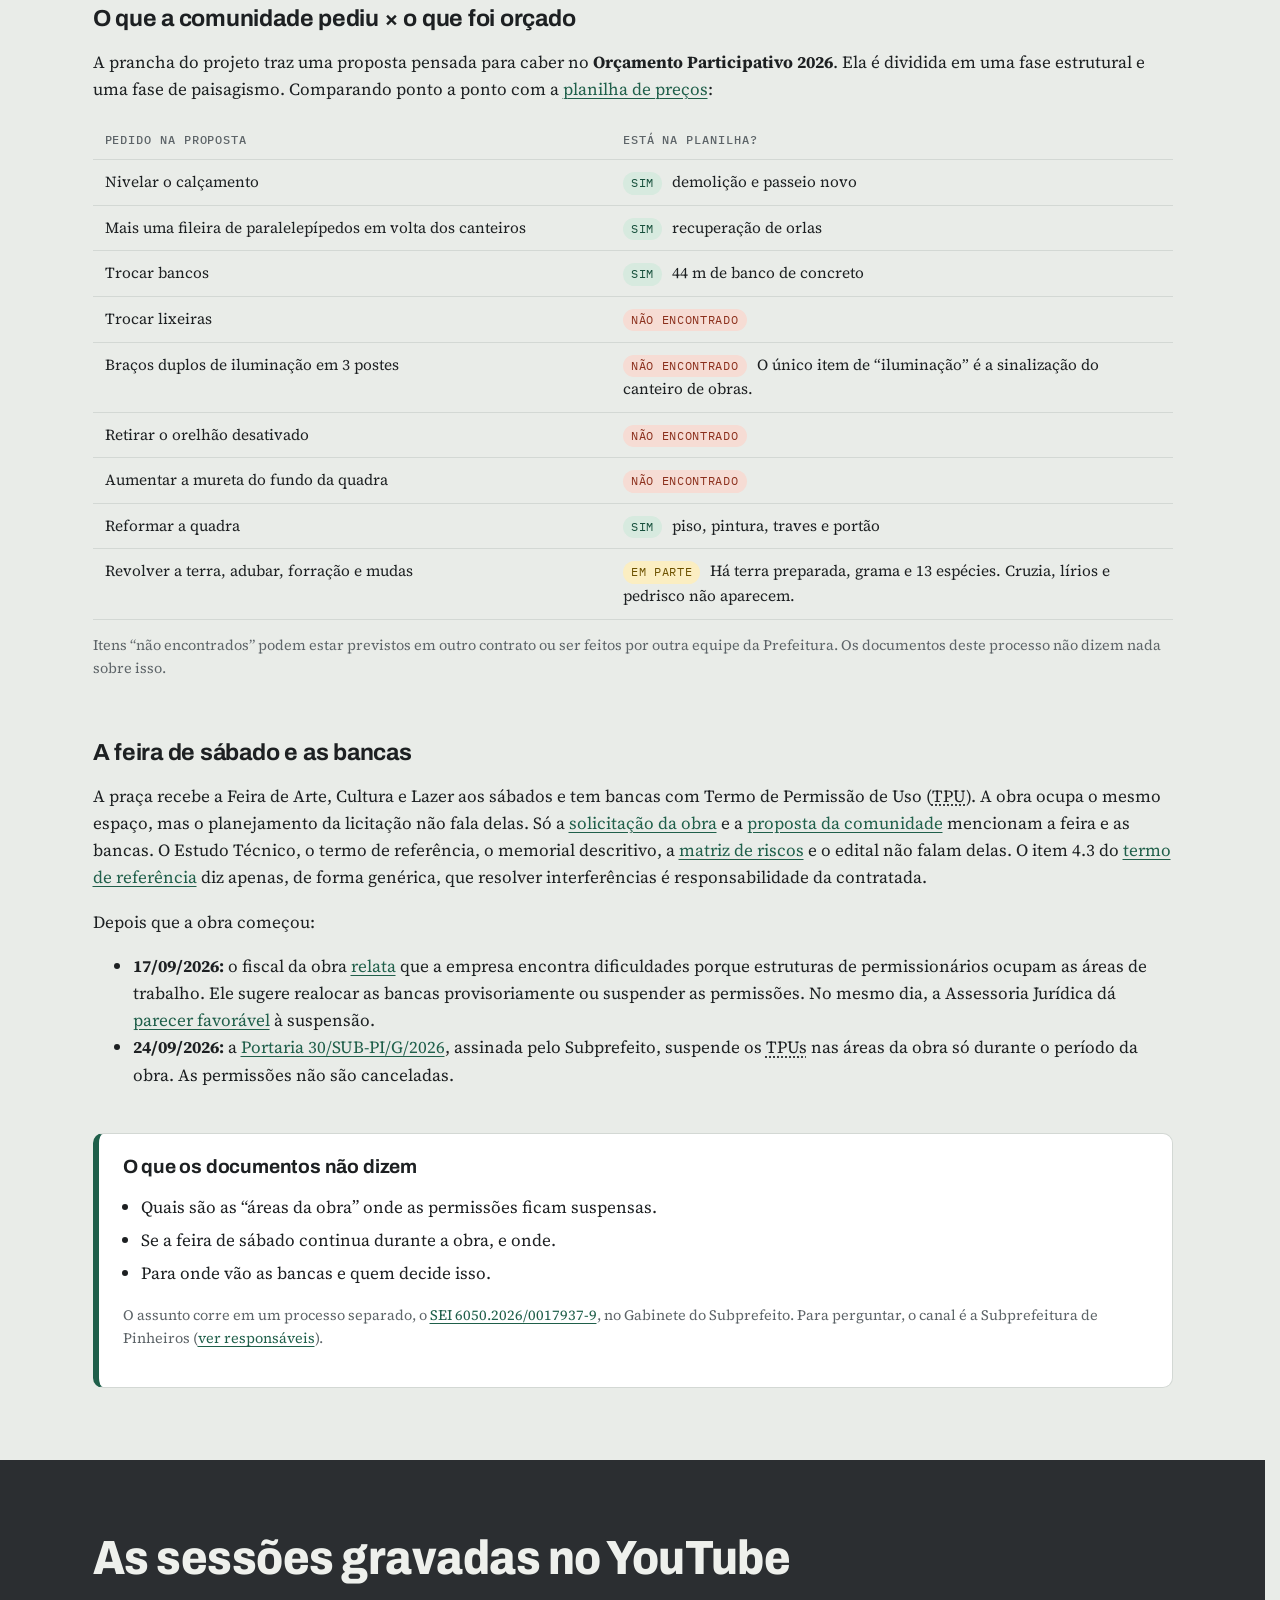
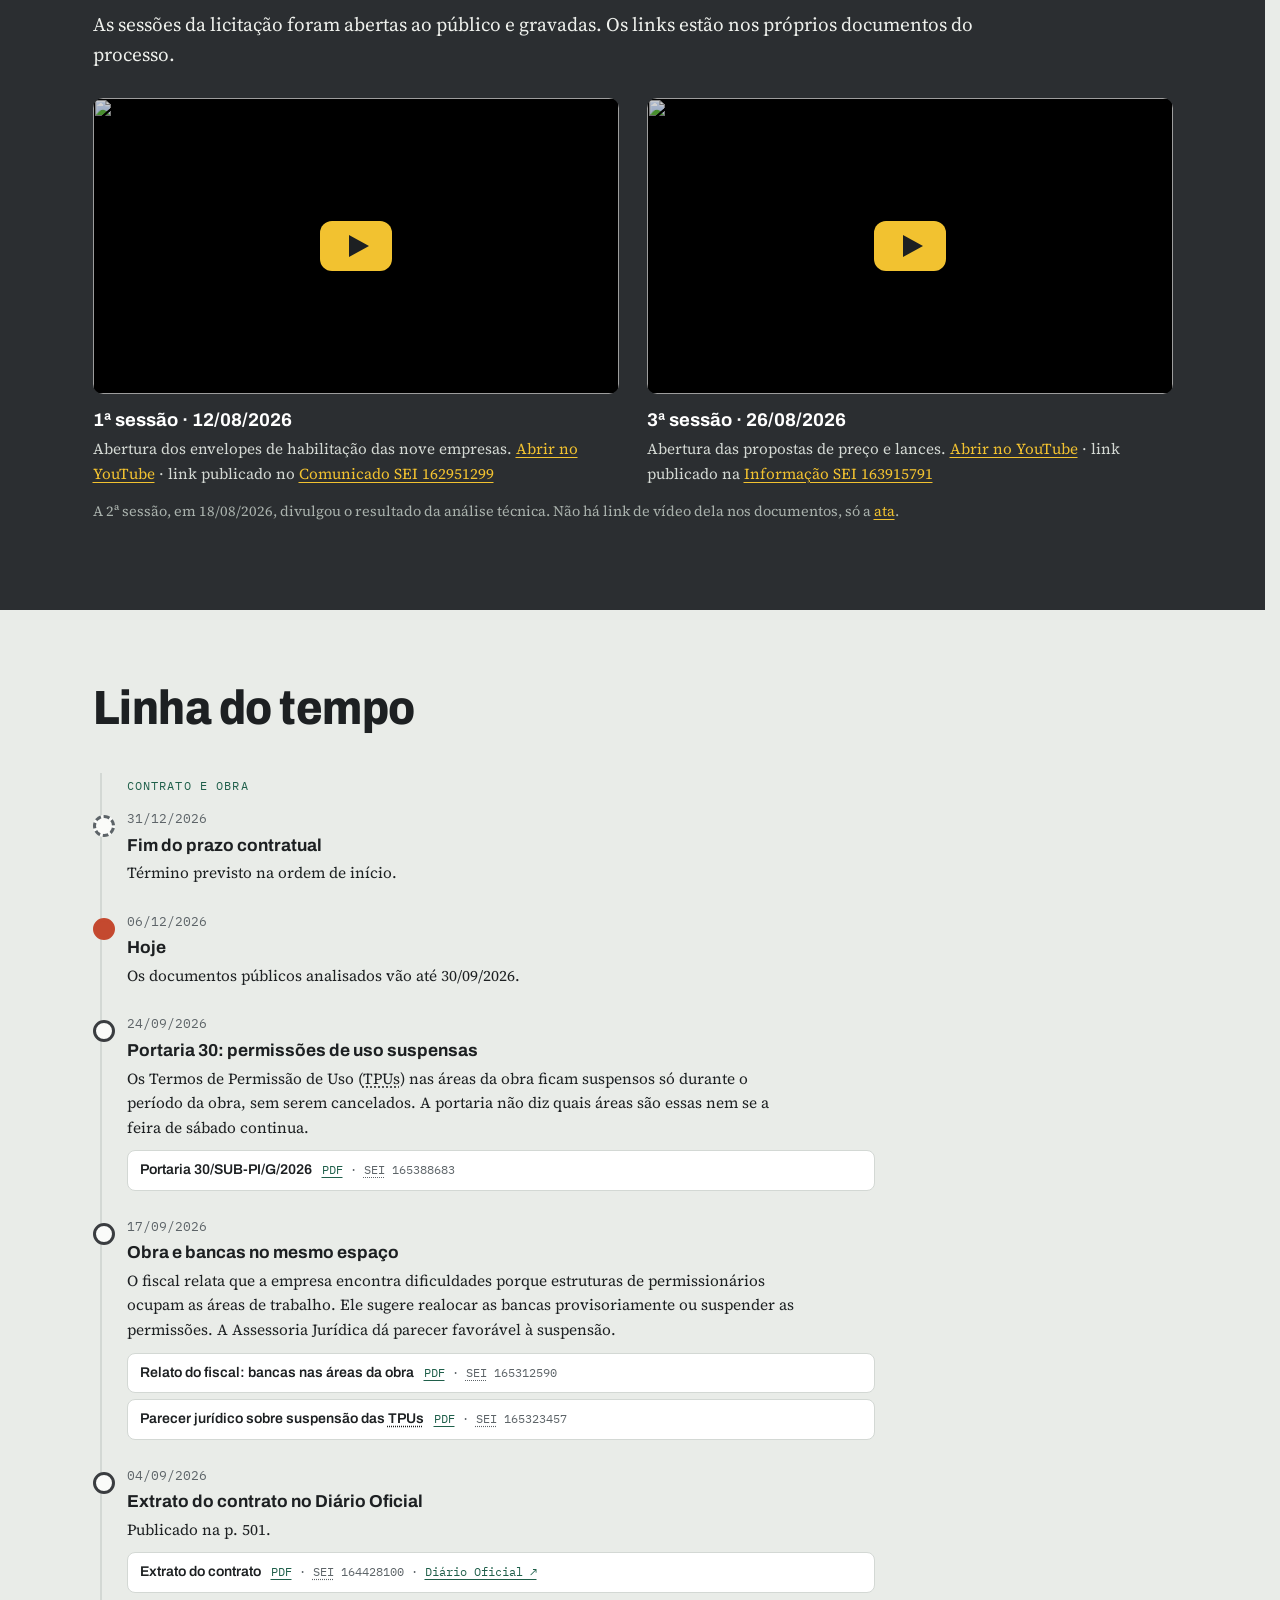
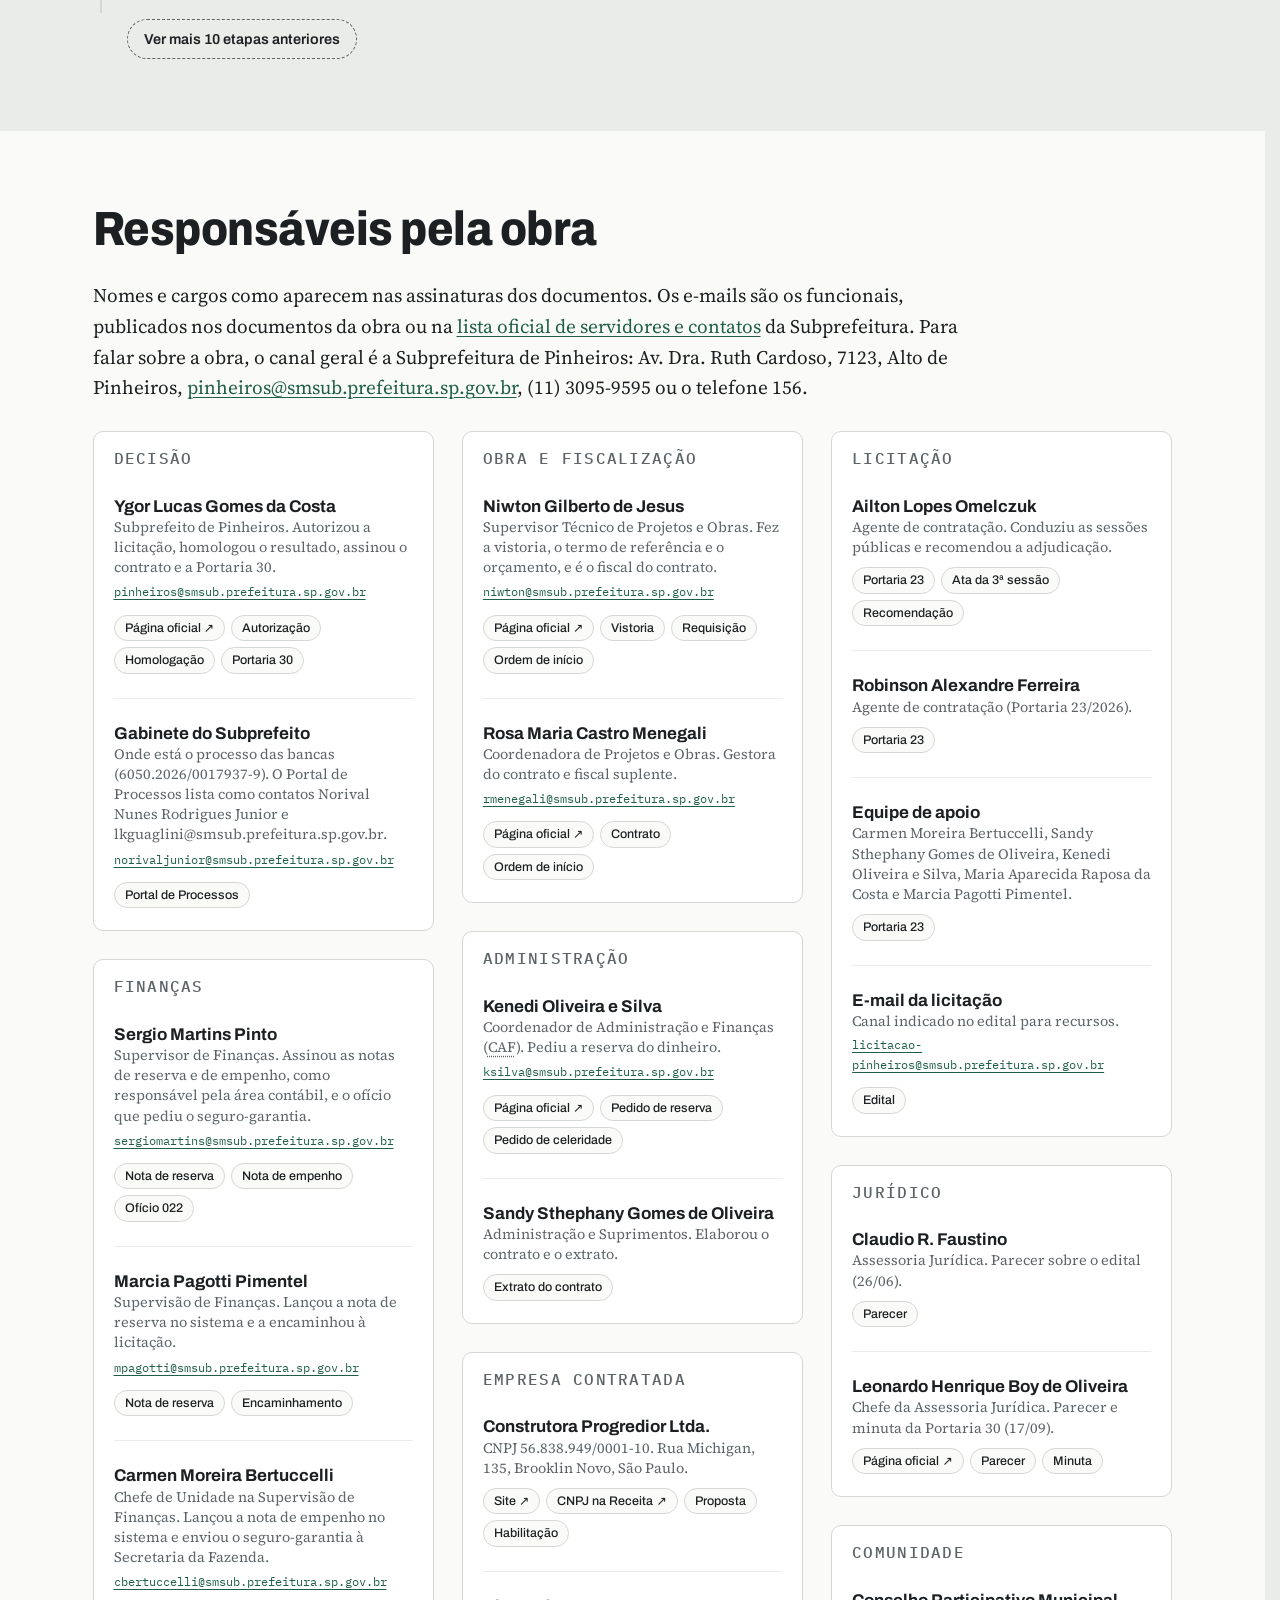
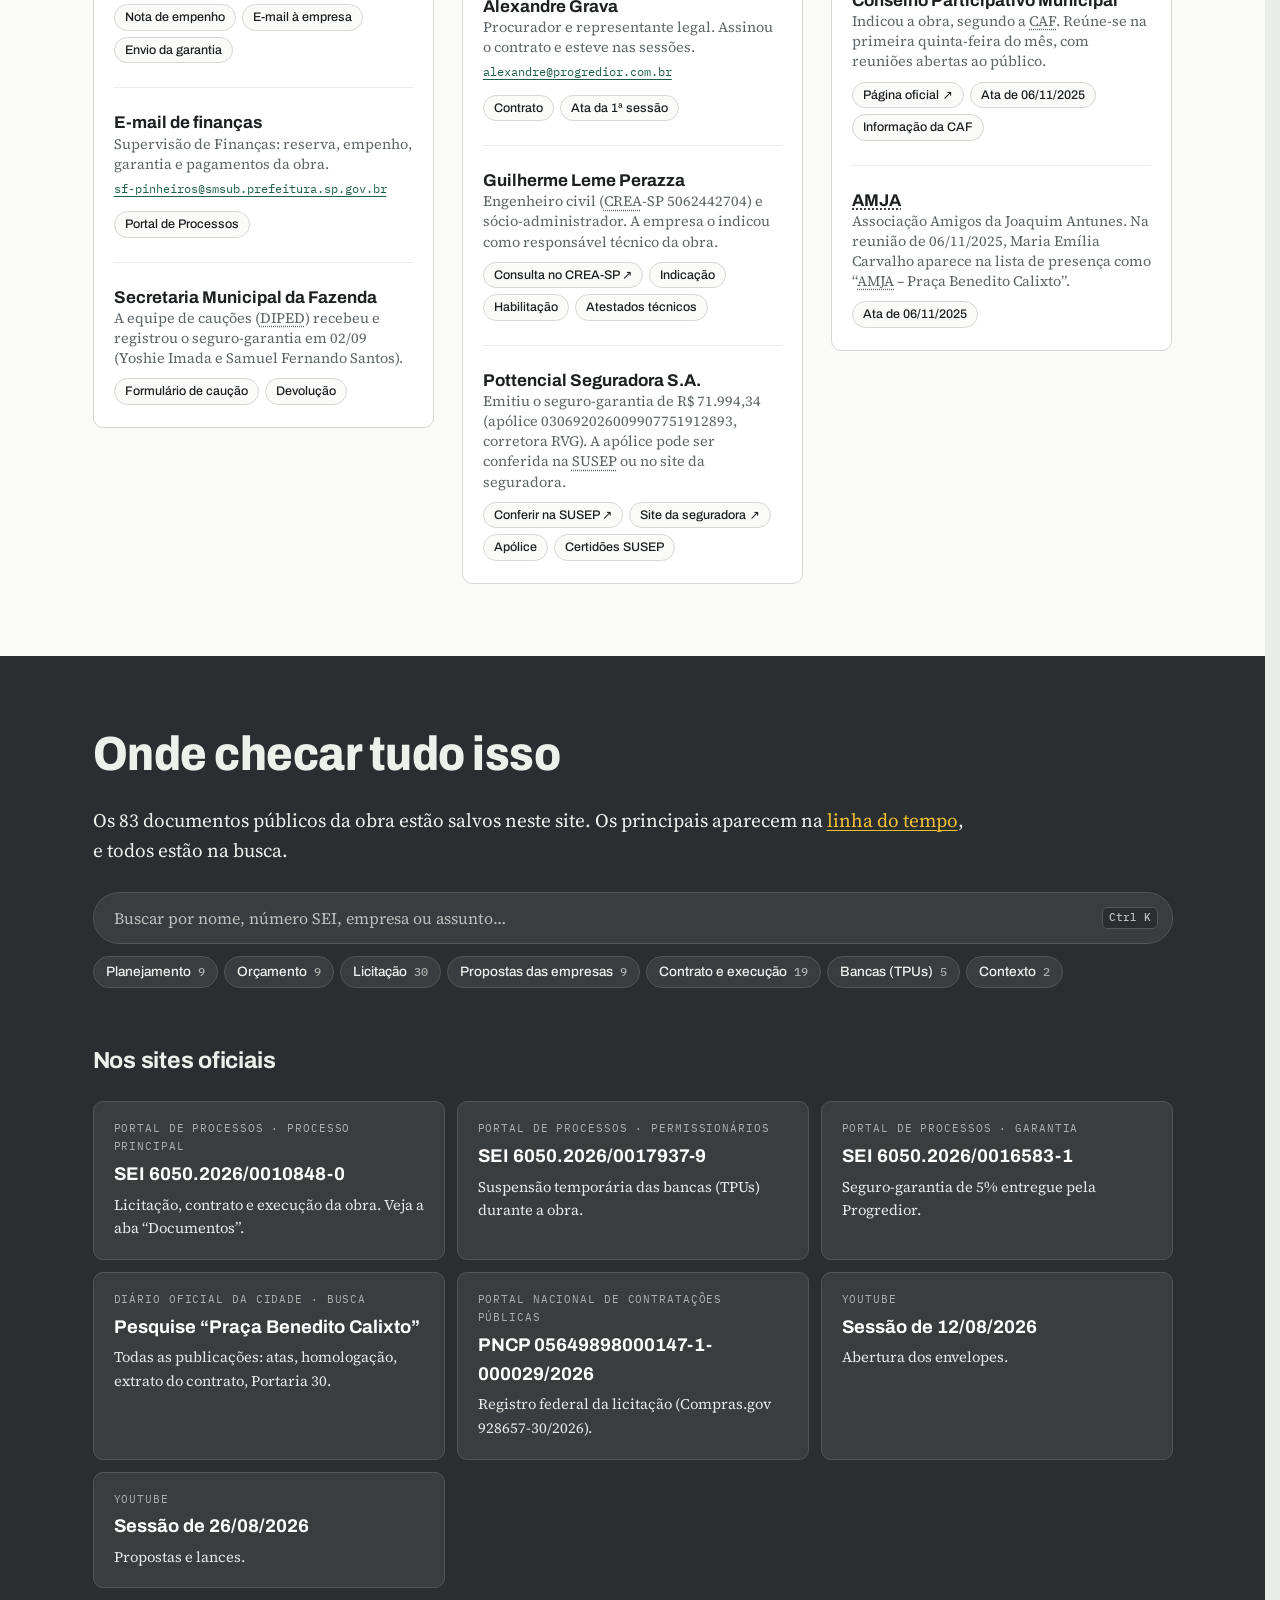
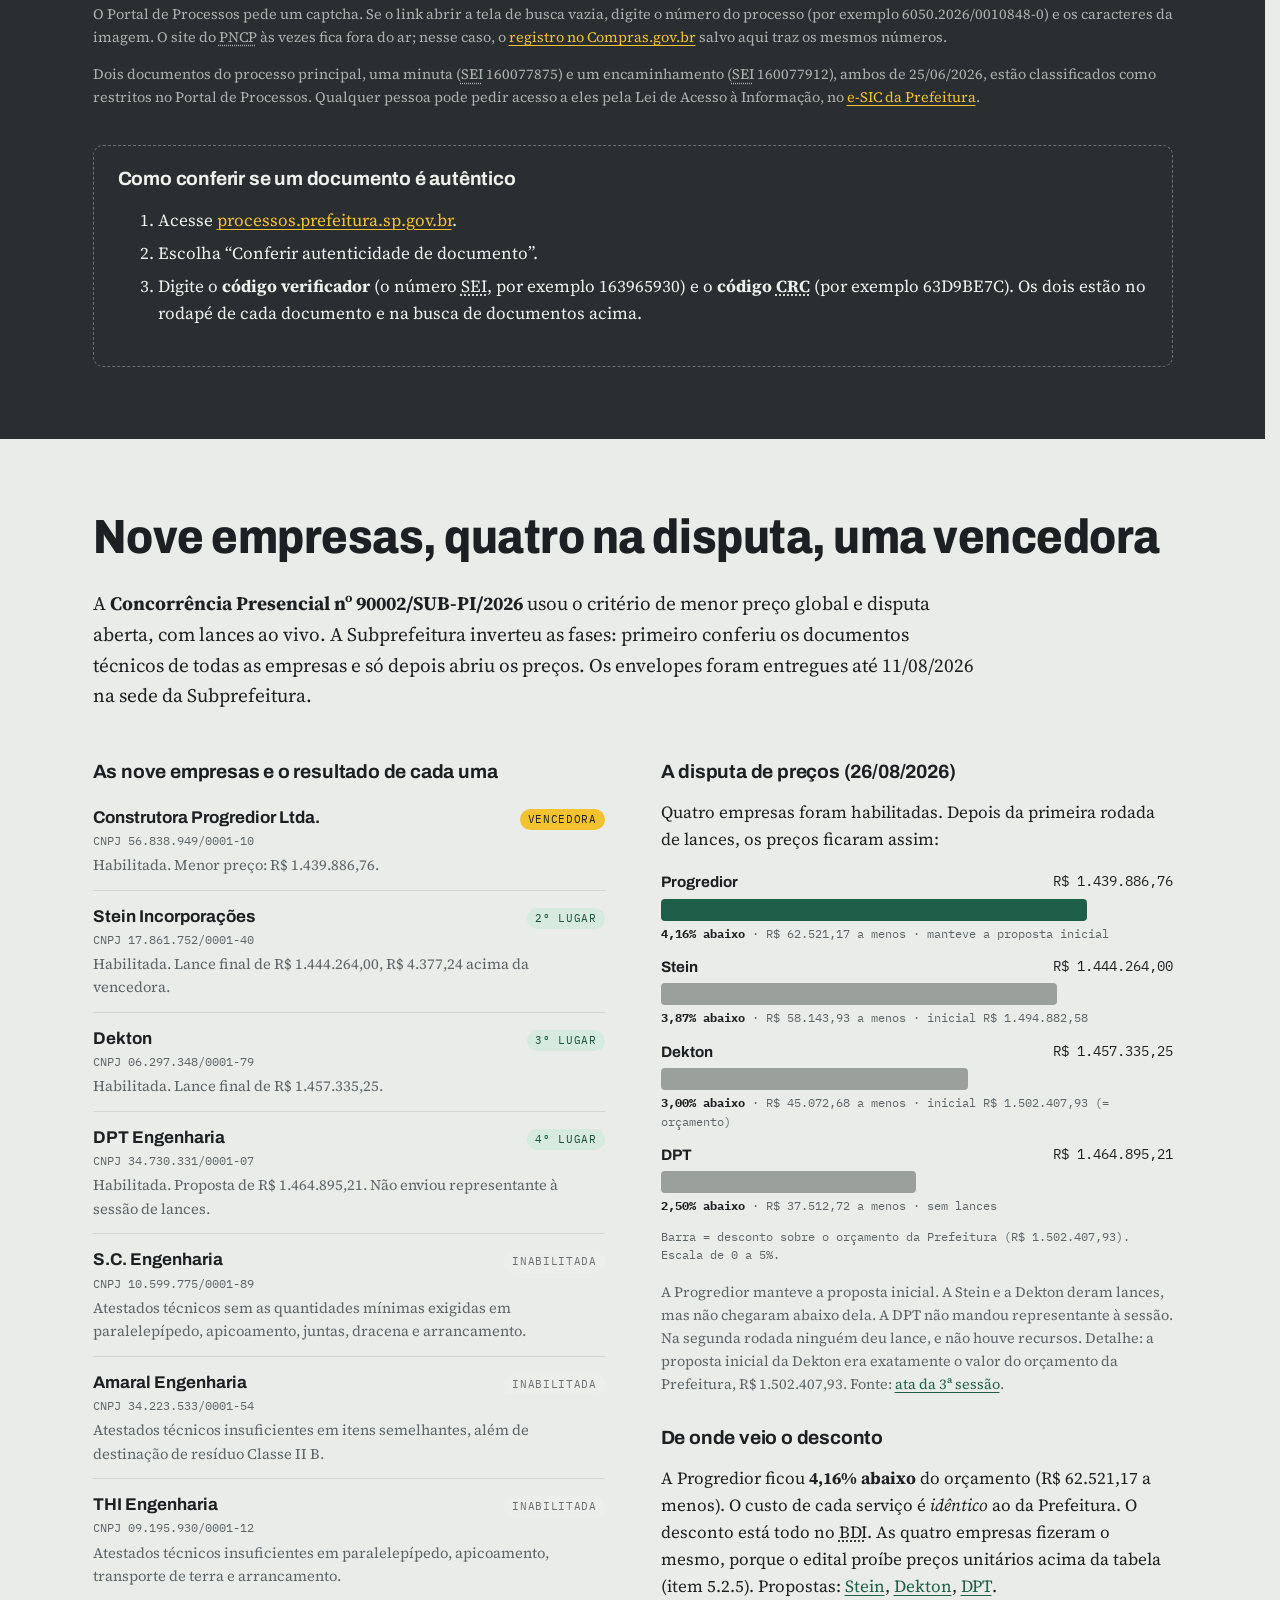
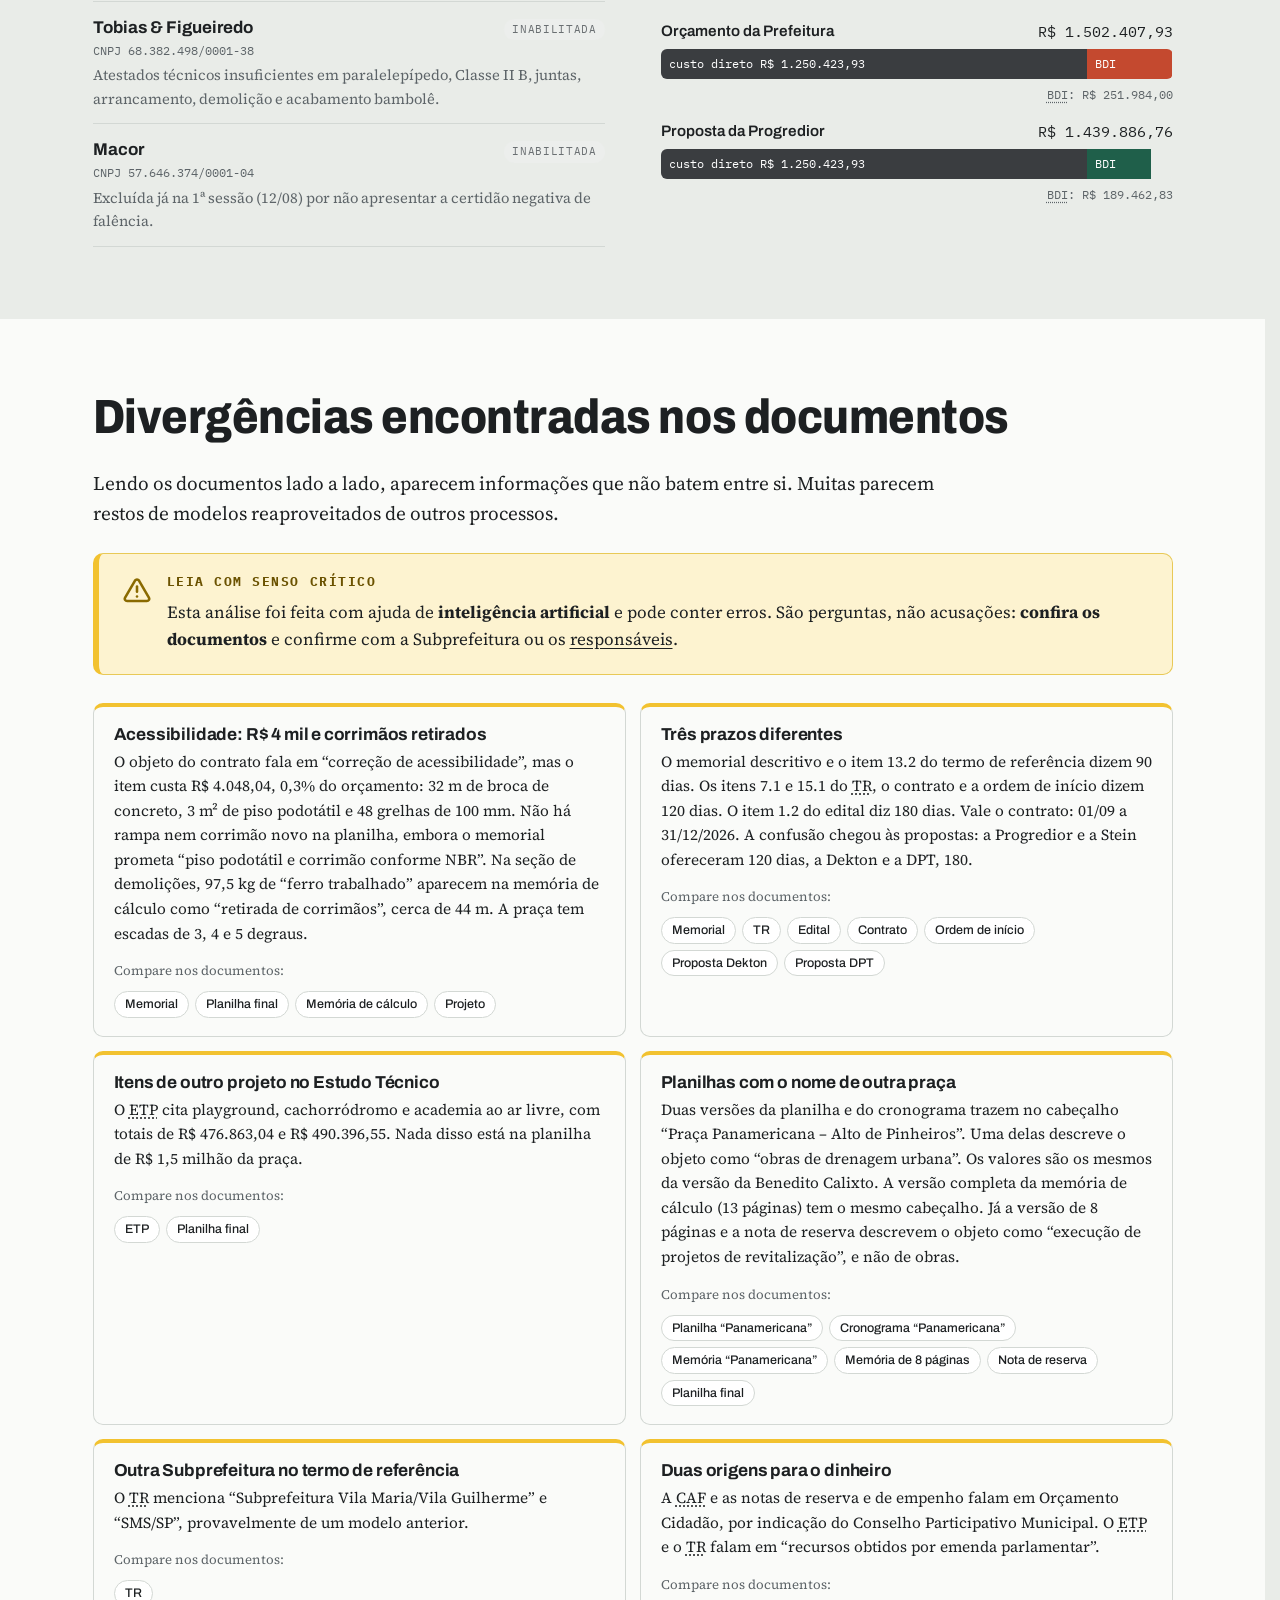
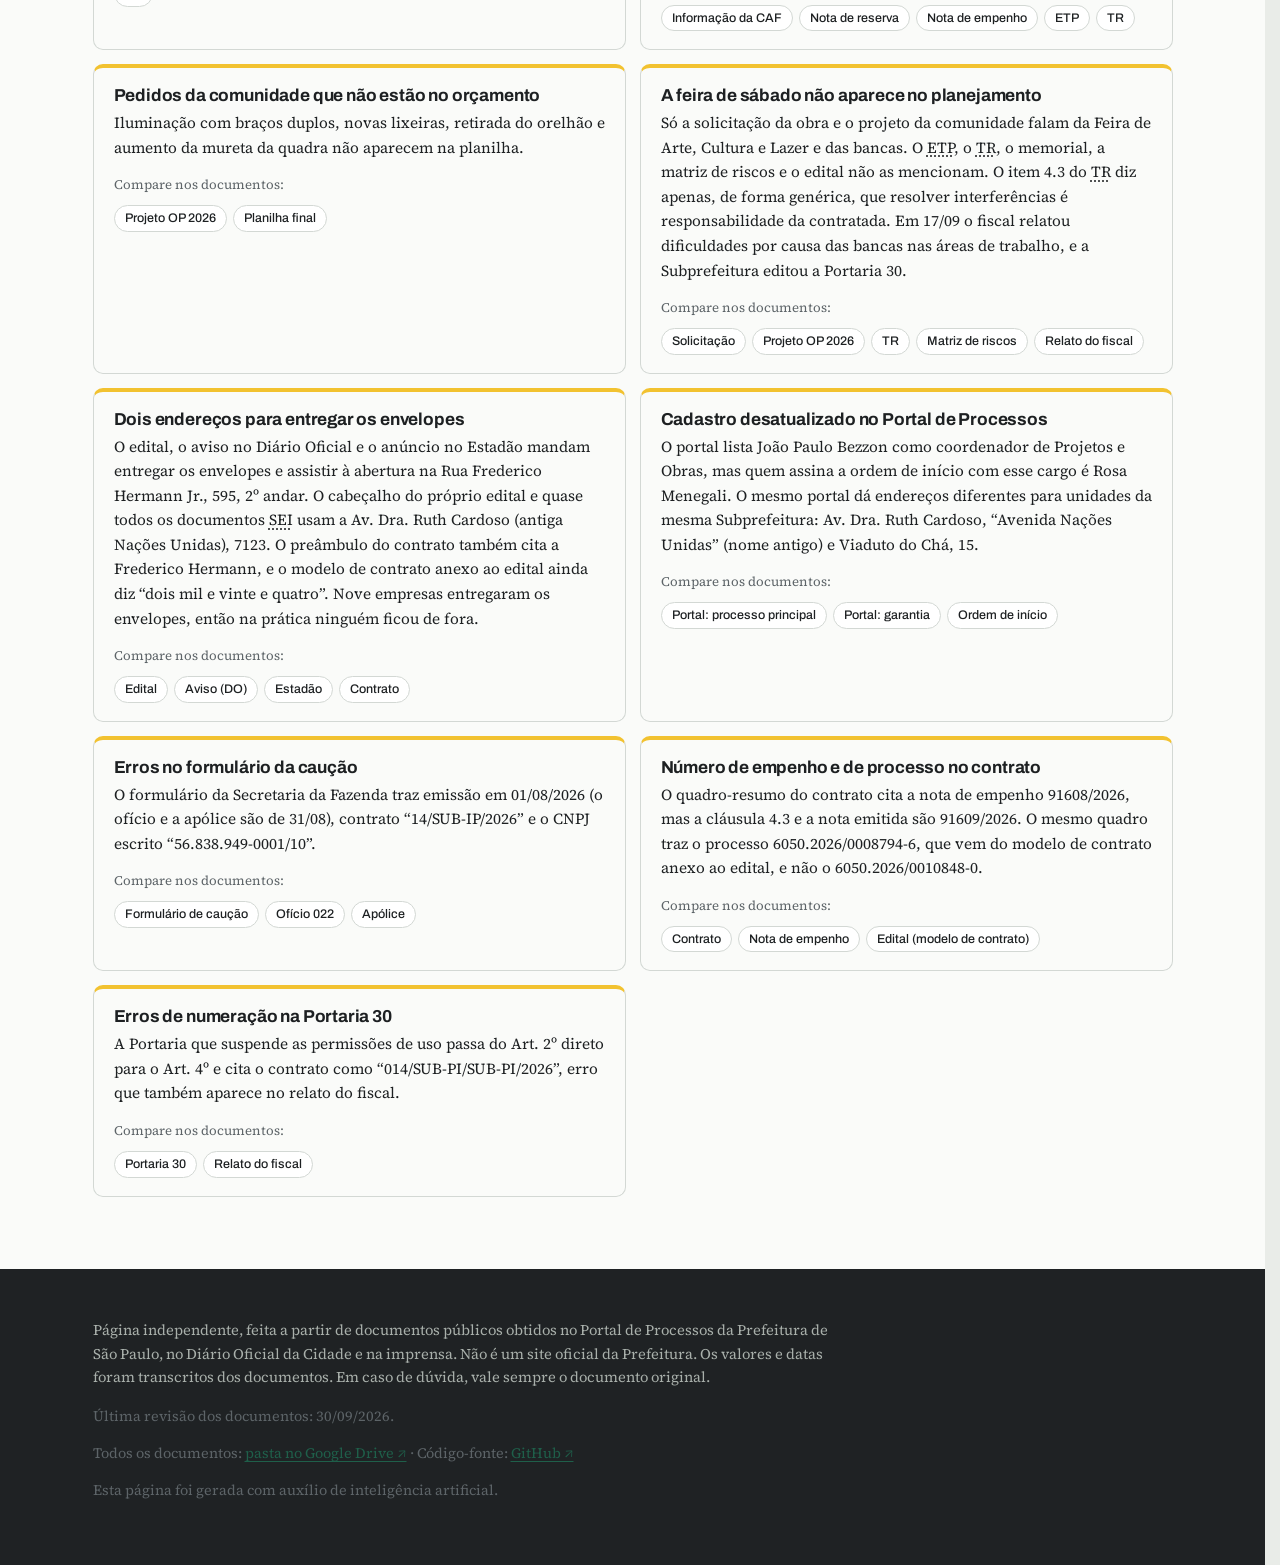
==== commit 87f422a3: "Add project section and budget details to index.html for enhanced clarity - Introduced a new "Projet" ====
--- a/index.html
+++ b/index.html
@@ -60,6 +60,7 @@
     <button type="button" class="toc__search" data-cmdk aria-label="Buscar documentos"><svg viewBox="0 0 24 24" width="18" height="18" fill="none" stroke="currentColor" stroke-width="2.2" stroke-linecap="round" aria-hidden="true"><circle cx="11" cy="11" r="7"/><path d="m20 20-4-4"/></svg><span class="toc__search-label">Buscar</span></button>
     <a href="#obra">Obra</a>
     <a href="#custo">Custo</a>
+    <a href="#projeto">Projeto</a>
     <a href="#videos">Vídeos</a>
     <a href="#linha-do-tempo">Linha do tempo</a>
     <a href="#pessoas">Responsáveis</a>
@@ -82,9 +83,6 @@
         <img src="assets/img/projeto-planta.jpg" alt="Planta de implantação da Praça Benedito Calixto, escala 1:200, com 14 canteiros em verde, a quadra poliesportiva em azul no centro e a área de piso em cinza." width="3201" height="674" loading="lazy">
         <span class="plan__hint" aria-hidden="true">Ampliar ⤢</span>
       </a>
-      <figcaption>
-        <strong>O projeto (planta de implantação, escala 1:200).</strong> Verde são os canteiros, azul é a quadra e cinza é o piso. A prancha marca 1.445,95 m² de piso, mas a memória de cálculo usa 4.621 m² de área total, menos 769 m² de canteiros. À esquerda fica a Rua Teodoro Sampaio e à direita a Rua Cardeal Arcoverde. <a href="assets/img/projeto-full.jpg">Ver a prancha inteira</a> · <a href="https://drive.google.com/file/d/1mQgFEiV-CDIgsfEUM2Ww4s1ZH_qvWCun/view">PDF original</a>
-      </figcaption>
     </figure>
 
     <div class="works">
@@ -113,15 +111,52 @@
         <p>Só 3 m² de piso podotátil, 32 m de brocas de concreto e 48 grelhas pequenas: R$ 4 mil, 0,3% do contrato. Não há rampa nem corrimão novo, e a obra retira os corrimãos existentes (<a href="#atencao">ver pontos de atenção</a>).</p>
       </article>
     </div>
-
-    <aside class="alert" role="note">
-      <svg class="alert__icon" viewBox="0 0 24 24" width="28" height="28" fill="none" stroke="currentColor" stroke-width="2.2" stroke-linecap="round" stroke-linejoin="round" aria-hidden="true"><path d="M10.3 3.9 1.8 18.5A2 2 0 0 0 3.5 21.5h17a2 2 0 0 0 1.7-3L13.7 3.9a2 2 0 0 0-3.4 0Z"/><path d="M12 9v4.5"/><path d="M12 17.5h.01"/></svg>
-      <div>
-        <p class="alert__title">Projeto sem autor</p>
-        <p>Nenhum documento diz <strong>quem desenhou o projeto</strong>. A prancha não tem carimbo, assinatura, nome de arquiteto ou escritório, nem RRT (registro de responsabilidade no CAU). O PDF foi gerado no AutoCAD em 06/11/2025, sem autor nos metadados.</p>
-        <p>O texto da prancha fala em primeira pessoa (“Propomos…”), e o Estudo Técnico diz que o projeto foi “discutido… contemplando os serviços indicados pela comunidade local”. O projeto executivo fica a cargo da construtora: uma prancha A1 orçada em R$ 4.003,86 (sem BDI).</p>
-      </div>
-    </aside>
+  </div>
+</section>
+
+<!-- ============ DINHEIRO ============ -->
+<section id="custo" class="section section--paper">
+  <div class="wrap">
+    <h2>Para onde vão os R$ 1,44 milhão?</h2>
+    <p class="lead">O valor do contrato dividido por tipo de serviço. O tamanho de cada faixa é proporcional ao custo.</p>
+
+    <div class="budget-bar" id="budget-bar" aria-hidden="true"></div>
+
+    <div class="table-scroll">
+      <table class="money" id="money-table">
+        <thead><tr><th>Categoria</th><th class="r">Contrato (Progredior)</th><th class="r">Orçamento da Prefeitura</th><th class="r">% do total</th></tr></thead>
+        <tbody></tbody>
+        <tfoot><tr><th>Total</th><th class="r num">R$ 1.439.886,76</th><th class="r num">R$ 1.502.407,93</th><th class="r">100%</th></tr></tfoot>
+      </table>
+    </div>
+    <p class="small">Fontes: <a href="https://drive.google.com/file/d/1HuPIASaVb-FIS-yuQ4gk8bPe-6OrrkrB/view">proposta da Progredior</a> e <a href="https://drive.google.com/file/d/1HRP_H2Jw5HfDh4E2aJYfCAGuTH_O6yaG/view">planilha da Subprefeitura</a>. Valores com BDI. Os itens de cada categoria aparecem em custo direto, sem BDI.</p>
+
+    <div class="callout">
+      <h3>De onde vem o dinheiro</h3>
+      <p>Do <strong>Orçamento Cidadão</strong> da Subprefeitura, na <abbr title="Dotação 51.10.15.451.4020.1170.4.4.90.51.00.00.1.500.9551.0: Intervenção, Urbanização e Melhoria de Bairros">rubrica</abbr> “Plano de Obras das Subprefeituras”.</p>
+      <ul>
+        <li><strong>Reserva</strong> (24/06): R$ 1.502.407,93 · <a href="https://drive.google.com/file/d/1yHsvumMu6OXcJCoKL26sJV4ySamNtCQL/view">PDF</a></li>
+        <li><strong>Empenho</strong> (28/08): R$ 1.439.886,76 · <a href="https://drive.google.com/file/d/1x_gXNckXLzF0T5MFGi1SPjJwbzaqLf1G/view">PDF</a></li>
+        <li><strong>Seguro-garantia</strong> (31/08): R$ 71.994,34 (5%), Pottencial, válido até 30/06/2027. Cobre o caso de a empresa não cumprir o contrato. <a href="https://drive.google.com/file/d/1-xEvJO6LD5C0TpUps1Tplmuzm7ZB-x8-/view">Apólice</a> · <a href="https://www.gov.br/pt-br/servicos/consultar-apolice-de-seguro-garantia" target="_blank" rel="noopener">conferir na SUSEP ↗</a> <span class="small">(registro <span class="mono">0306920269907751912893000</span>, CNPJ 05.649.898/0001-47)</span></li>
+      </ul>
+      <p class="small">Os documentos não concordam sobre quem indicou a obra (<a href="#pedido">ver quem fez o pedido</a>).</p>
+    </div>
+  </div>
+</section>
+
+<!-- ============ PROJETO ============ -->
+<section id="projeto" class="section">
+  <div class="wrap">
+    <h2>Do pedido ao projeto</h2>
+    <p class="lead">Antes da licitação, a Prefeitura vistoriou a praça e recebeu uma proposta da comunidade. Esta seção mostra de onde veio o pedido, o que a vistoria encontrou, o que foi proposto, o que entrou no orçamento e o que ficou de fora, como a feira de sábado.</p>
+
+    <h3 class="h3-sep" id="pedido">Quem fez o pedido</h3>
+    <p>Os documentos dão duas versões para a origem da obra:</p>
+    <ul>
+      <li>A <a href="https://drive.google.com/file/d/14qC36Rbr2rd9uuooKOTR1d238vXQOm2D/view">Coordenadoria de Administração e Finanças</a> e as notas de <a href="https://drive.google.com/file/d/1yHsvumMu6OXcJCoKL26sJV4ySamNtCQL/view">reserva</a> e de <a href="https://drive.google.com/file/d/1x_gXNckXLzF0T5MFGi1SPjJwbzaqLf1G/view">empenho</a> falam em <strong>Orçamento Cidadão</strong>, por indicação do <strong>Conselho Participativo Municipal</strong> de Pinheiros.</li>
+      <li>O <a href="https://drive.google.com/file/d/1o8TIttZAy9_zAPVa1q16EAVrZIwQZrJl/view">Estudo Técnico</a> e o <a href="https://drive.google.com/file/d/1k7xNMZTQ4asEgUxrUNDSUXn5r3BOhGtb/view">termo de referência</a> falam em “recursos obtidos por <strong>emenda parlamentar</strong>”, sem dizer de qual parlamentar.</li>
+    </ul>
+    <p>A <a href="https://drive.google.com/file/d/13k31O2qrP69aTMOmHvBXfqwRSjfJzple/view">ata do Conselho Participativo de 06/11/2025</a> não traz a praça na pauta. Maria Emília Carvalho aparece na lista de presença como “AMJA – Praça Benedito Calixto” (Associação Amigos da Joaquim Antunes). A ata marca para 26/11 a reunião de validação das propostas do Orçamento Participativo 2026, mas a ata dessa reunião não está entre os documentos. O <a href="https://prefeitura.sp.gov.br/web/pinheiros/w/participacao_social/conselhos_e_orgaos_colegiados/conselho_participativo/53521" target="_blank" rel="noopener">Conselho</a> se reúne na primeira quinta-feira do mês, e as reuniões são abertas ao público.</p>
 
     <h3 class="h3-sep">Antes da obra: o que a vistoria encontrou</h3>
     <p>Em 15 de outubro de 2025 a Supervisão Técnica de Projetos e Obras fotografou a praça inteira. O <a href="https://drive.google.com/file/d/1gzrIEzL69airXJr2p-umhdMxg2MSZwts/view">relatório de vistoria</a> tem 148 fotos. Estas são algumas delas:</p>
@@ -135,6 +170,11 @@
       <figure role="listitem"><a href="assets/img/antes-v28_1.jpg" data-zoom="antes"><img src="assets/img/antes-v28_1.jpg" alt="Passeio de concreto largo com emendas e manchas" loading="lazy" width="736" height="607"></a><figcaption>Passeio com emendas e manchas</figcaption></figure>
       <figure role="listitem"><a href="assets/img/antes-v07_1.jpg" data-zoom="antes"><img src="assets/img/antes-v07_1.jpg" alt="Escada de concreto estreita entre canteiros" loading="lazy" width="735" height="606"></a><figcaption>Degraus entre canteiros</figcaption></figure>
     </div>
+
+    <h3 class="h3-sep">A prancha do projeto</h3>
+    <p>A <a href="#obra">planta de implantação</a>, em escala 1:200, mostra os canteiros em verde, a quadra em azul e o piso em cinza. À esquerda fica a Rua Teodoro Sampaio e à direita a Rua Cardeal Arcoverde. A prancha marca 1.445,95 m² de piso, mas a memória de cálculo usa 4.621 m² de área total, menos 769 m² de canteiros. <a href="assets/img/projeto-full.jpg">Ver a prancha inteira</a> · <a href="https://drive.google.com/file/d/1mQgFEiV-CDIgsfEUM2Ww4s1ZH_qvWCun/view">PDF original</a></p>
+    <p>Nenhum documento diz <strong>quem desenhou o projeto</strong>. A prancha não tem carimbo, assinatura, nome de arquiteto ou escritório, nem RRT (registro de responsabilidade no CAU). O PDF foi gerado no AutoCAD em 06/11/2025, sem autor nos metadados. O texto da prancha fala em primeira pessoa (“Propomos…”), e o Estudo Técnico diz que o projeto foi “discutido… contemplando os serviços indicados pela comunidade local”.</p>
+    <p>Essa prancha é um projeto básico. O <strong>projeto executivo</strong>, com o detalhamento para construir, fica a cargo da própria construtora: uma prancha A1 orçada em R$ 4.003,86 sem BDI. No contrato, a categoria “Projeto executivo” soma R$ 5.132,94, 0,4% do total (<a href="#custo">ver custos</a>).</p>
 
     <h3 class="h3-sep">O que a comunidade pediu × o que foi orçado</h3>
     <p>A prancha do projeto traz uma proposta pensada para caber no <strong>Orçamento Participativo 2026</strong>. Ela é dividida em uma fase estrutural e uma fase de paisagismo. Comparando ponto a ponto com a <a href="https://drive.google.com/file/d/1HRP_H2Jw5HfDh4E2aJYfCAGuTH_O6yaG/view">planilha de preços</a>:</p>
@@ -155,35 +195,24 @@
       </table>
     </div>
     <p class="small">Itens “não encontrados” podem estar previstos em outro contrato ou ser feitos por outra equipe da Prefeitura. Os documentos deste processo não dizem nada sobre isso.</p>
-  </div>
-</section>
-
-<!-- ============ DINHEIRO ============ -->
-<section id="custo" class="section section--paper">
-  <div class="wrap">
-    <h2>Para onde vão os R$ 1,44 milhão?</h2>
-    <p class="lead">O valor do contrato dividido por tipo de serviço. O tamanho de cada faixa é proporcional ao custo.</p>
-
-    <div class="budget-bar" id="budget-bar" aria-hidden="true"></div>
-
-    <div class="table-scroll">
-      <table class="money" id="money-table">
-        <thead><tr><th>Categoria</th><th class="r">Contrato (Progredior)</th><th class="r">Orçamento da Prefeitura</th><th class="r">% do total</th></tr></thead>
-        <tbody></tbody>
-        <tfoot><tr><th>Total</th><th class="r num">R$ 1.439.886,76</th><th class="r num">R$ 1.502.407,93</th><th class="r">100%</th></tr></tfoot>
-      </table>
-    </div>
-    <p class="small">Fontes: <a href="https://drive.google.com/file/d/1HuPIASaVb-FIS-yuQ4gk8bPe-6OrrkrB/view">proposta da Progredior</a> e <a href="https://drive.google.com/file/d/1HRP_H2Jw5HfDh4E2aJYfCAGuTH_O6yaG/view">planilha da Subprefeitura</a>. Valores com BDI. Os itens de cada categoria aparecem em custo direto, sem BDI.</p>
+
+    <h3 class="h3-sep" id="feira">A feira de sábado e as bancas</h3>
+    <p>A praça recebe a Feira de Arte, Cultura e Lazer aos sábados e tem bancas com Termo de Permissão de Uso (TPU). A obra ocupa o mesmo espaço, mas o planejamento da licitação não fala delas. Só a <a href="https://drive.google.com/file/d/1KcfjEmmn8tdzUKamiiuG-NkSa6eNyOhi/view">solicitação da obra</a> e a <a href="https://drive.google.com/file/d/1mQgFEiV-CDIgsfEUM2Ww4s1ZH_qvWCun/view">proposta da comunidade</a> mencionam a feira e as bancas. O Estudo Técnico, o termo de referência, o memorial descritivo, a <a href="https://drive.google.com/file/d/1HmV_HMtLuNtLwXw_0Qmz4DqR9XUAcEiR/view">matriz de riscos</a> e o edital não falam delas. O item 4.3 do <a href="https://drive.google.com/file/d/1k7xNMZTQ4asEgUxrUNDSUXn5r3BOhGtb/view">termo de referência</a> diz apenas, de forma genérica, que resolver interferências é responsabilidade da contratada.</p>
+
+    <p>Depois que a obra começou:</p>
+    <ul>
+      <li><strong>17/09/2026:</strong> o fiscal da obra <a href="https://drive.google.com/file/d/1jNwP8e6k_Zpo62nYiOWnVsi5AM8K_q5J/view">relata</a> que a empresa encontra dificuldades porque estruturas de permissionários ocupam as áreas de trabalho. Ele sugere realocar as bancas provisoriamente ou suspender as permissões. No mesmo dia, a Assessoria Jurídica dá <a href="https://drive.google.com/file/d/1ZMxifo_eOOWw6xe7TaCIE0_Qeeujo6CD/view">parecer favorável</a> à suspensão.</li>
+      <li><strong>24/09/2026:</strong> a <a href="https://drive.google.com/file/d/1GbiQXYXAnBqsvtoAUNvf6KcUeH7kc_oc/view">Portaria 30/SUB-PI/G/2026</a>, assinada pelo Subprefeito, suspende os TPUs nas áreas da obra só durante o período da obra. As permissões não são canceladas.</li>
+    </ul>
 
     <div class="callout">
-      <h3>De onde vem o dinheiro</h3>
-      <p>Do <strong>Orçamento Cidadão</strong> da Subprefeitura, na <abbr title="Dotação 51.10.15.451.4020.1170.4.4.90.51.00.00.1.500.9551.0: Intervenção, Urbanização e Melhoria de Bairros">rubrica</abbr> “Plano de Obras das Subprefeituras”.</p>
+      <h3>O que os documentos não dizem</h3>
       <ul>
-        <li><strong>Reserva</strong> (24/06): R$ 1.502.407,93 · <a href="https://drive.google.com/file/d/1yHsvumMu6OXcJCoKL26sJV4ySamNtCQL/view">PDF</a></li>
-        <li><strong>Empenho</strong> (28/08): R$ 1.439.886,76 · <a href="https://drive.google.com/file/d/1x_gXNckXLzF0T5MFGi1SPjJwbzaqLf1G/view">PDF</a></li>
-        <li><strong>Seguro-garantia</strong> (31/08): R$ 71.994,34 (5%), Pottencial, válido até 30/06/2027. Cobre o caso de a empresa não cumprir o contrato. <a href="https://drive.google.com/file/d/1-xEvJO6LD5C0TpUps1Tplmuzm7ZB-x8-/view">Apólice</a> · <a href="https://www.gov.br/pt-br/servicos/consultar-apolice-de-seguro-garantia" target="_blank" rel="noopener">conferir na SUSEP ↗</a> <span class="small">(registro <span class="mono">0306920269907751912893000</span>, CNPJ 05.649.898/0001-47)</span></li>
+        <li>Quais são as “áreas da obra” onde as permissões ficam suspensas.</li>
+        <li>Se a feira de sábado continua durante a obra, e onde.</li>
+        <li>Para onde vão as bancas e quem decide isso.</li>
       </ul>
-      <p class="small">A origem da indicação diverge: a coordenadoria fala em Conselho Participativo; o ETP e o TR, em emenda parlamentar.</p>
+      <p class="small">O assunto corre em um processo separado, o <a href="https://processos.prefeitura.sp.gov.br/Forms/ConsultarProcessos.aspx?numeroprocesso=6050202600179379#!" target="_blank" rel="noopener">SEI 6050.2026/0017937-9</a>, no Gabinete do Subprefeito. Para perguntar, o canal é a Subprefeitura de Pinheiros (<a href="#pessoas">ver responsáveis</a>).</p>
     </div>
   </div>
 </section>
--- a/styles.css
+++ b/styles.css
@@ -118,7 +118,9 @@
 .toc__search { flex: none; display: grid; place-items: center; width: 39px; height: 39px; padding: 0; color: var(--ink); border: 0; border-radius: 99px; background: transparent; cursor: pointer; }
 .toc__search:hover { background: var(--concrete); }
 .toc__search-label { display: none; }
+.toc__search { margin-left: -10px; }
 @media (min-width: 1000px) {
+  .toc__search + a { margin-left: -12px; }
   .toc__search { order: 1; margin-left: auto; display: inline-flex; align-items: center; gap: 8px; width: auto; padding: 0 14px 0 12px; background: var(--concrete); font: 600 .9rem var(--f-display); }
   .toc__search:hover { background: var(--line); }
   .toc__search-label { display: inline; }
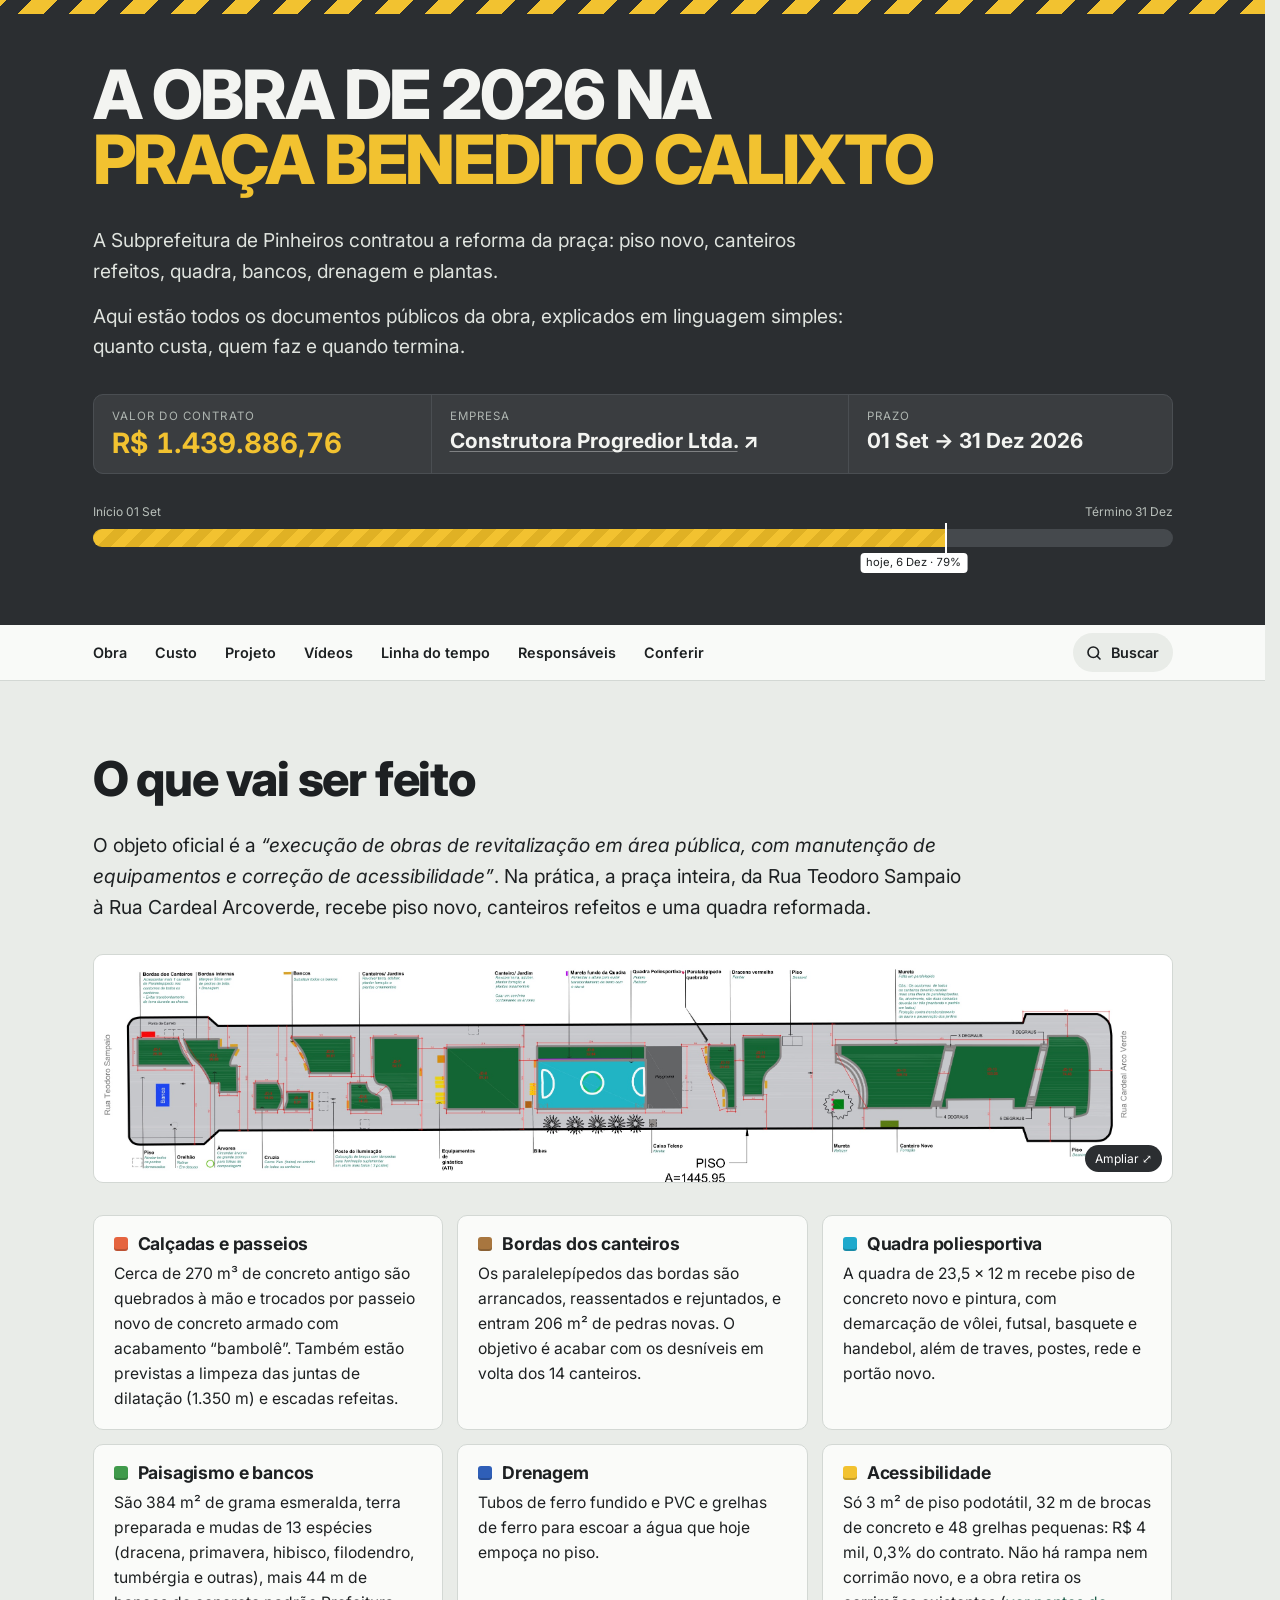
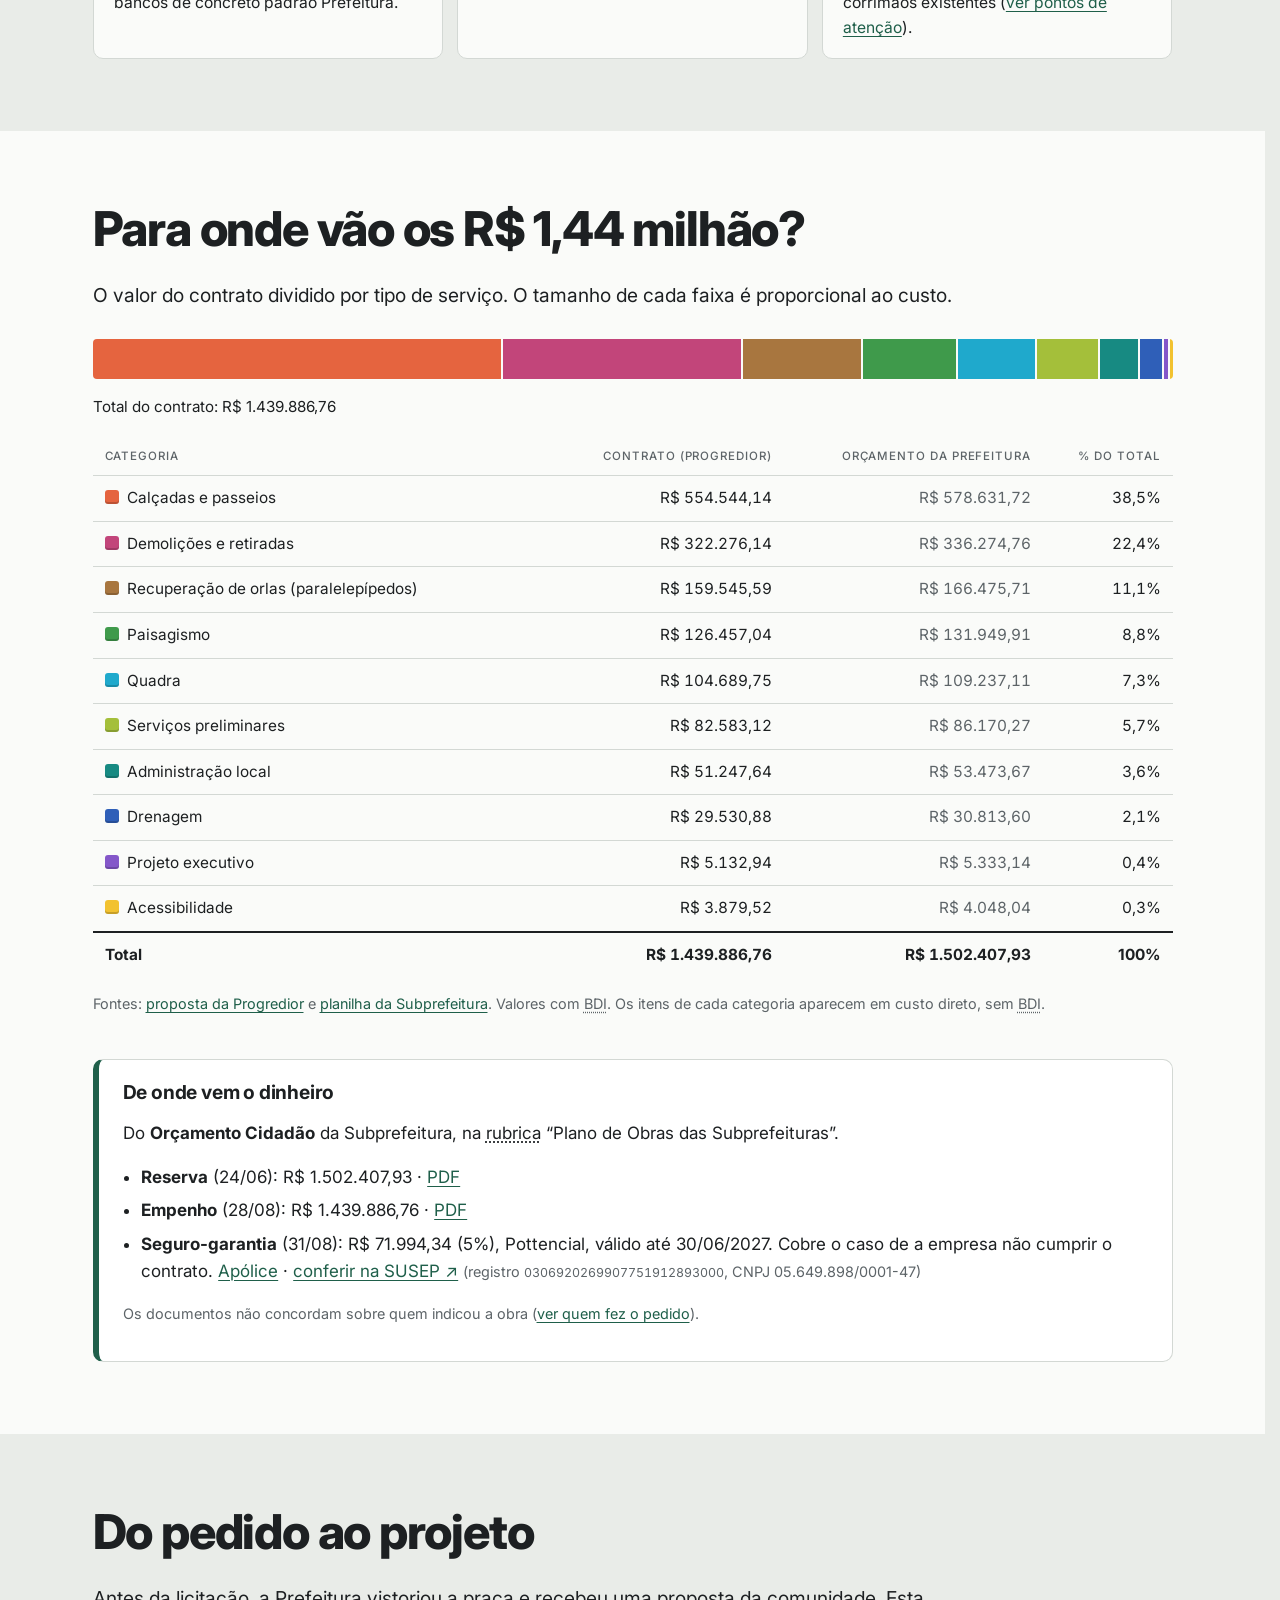
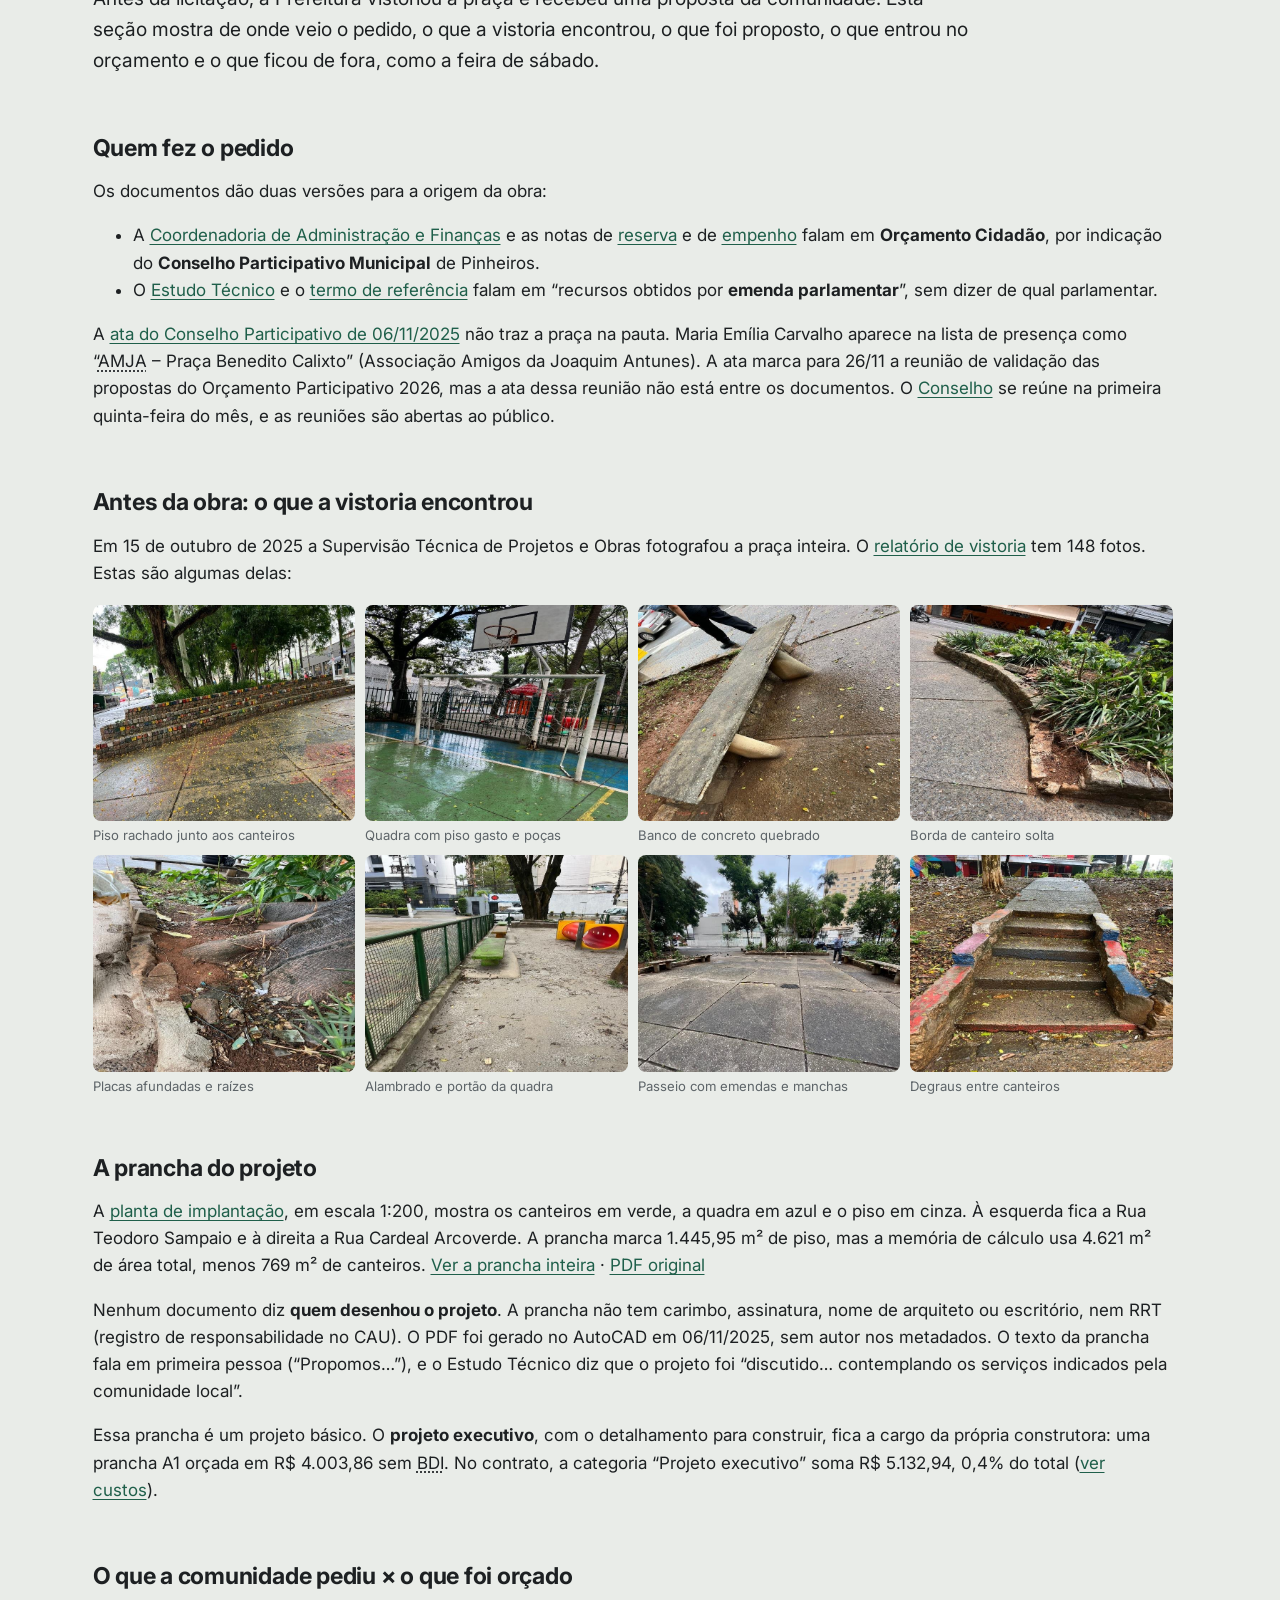
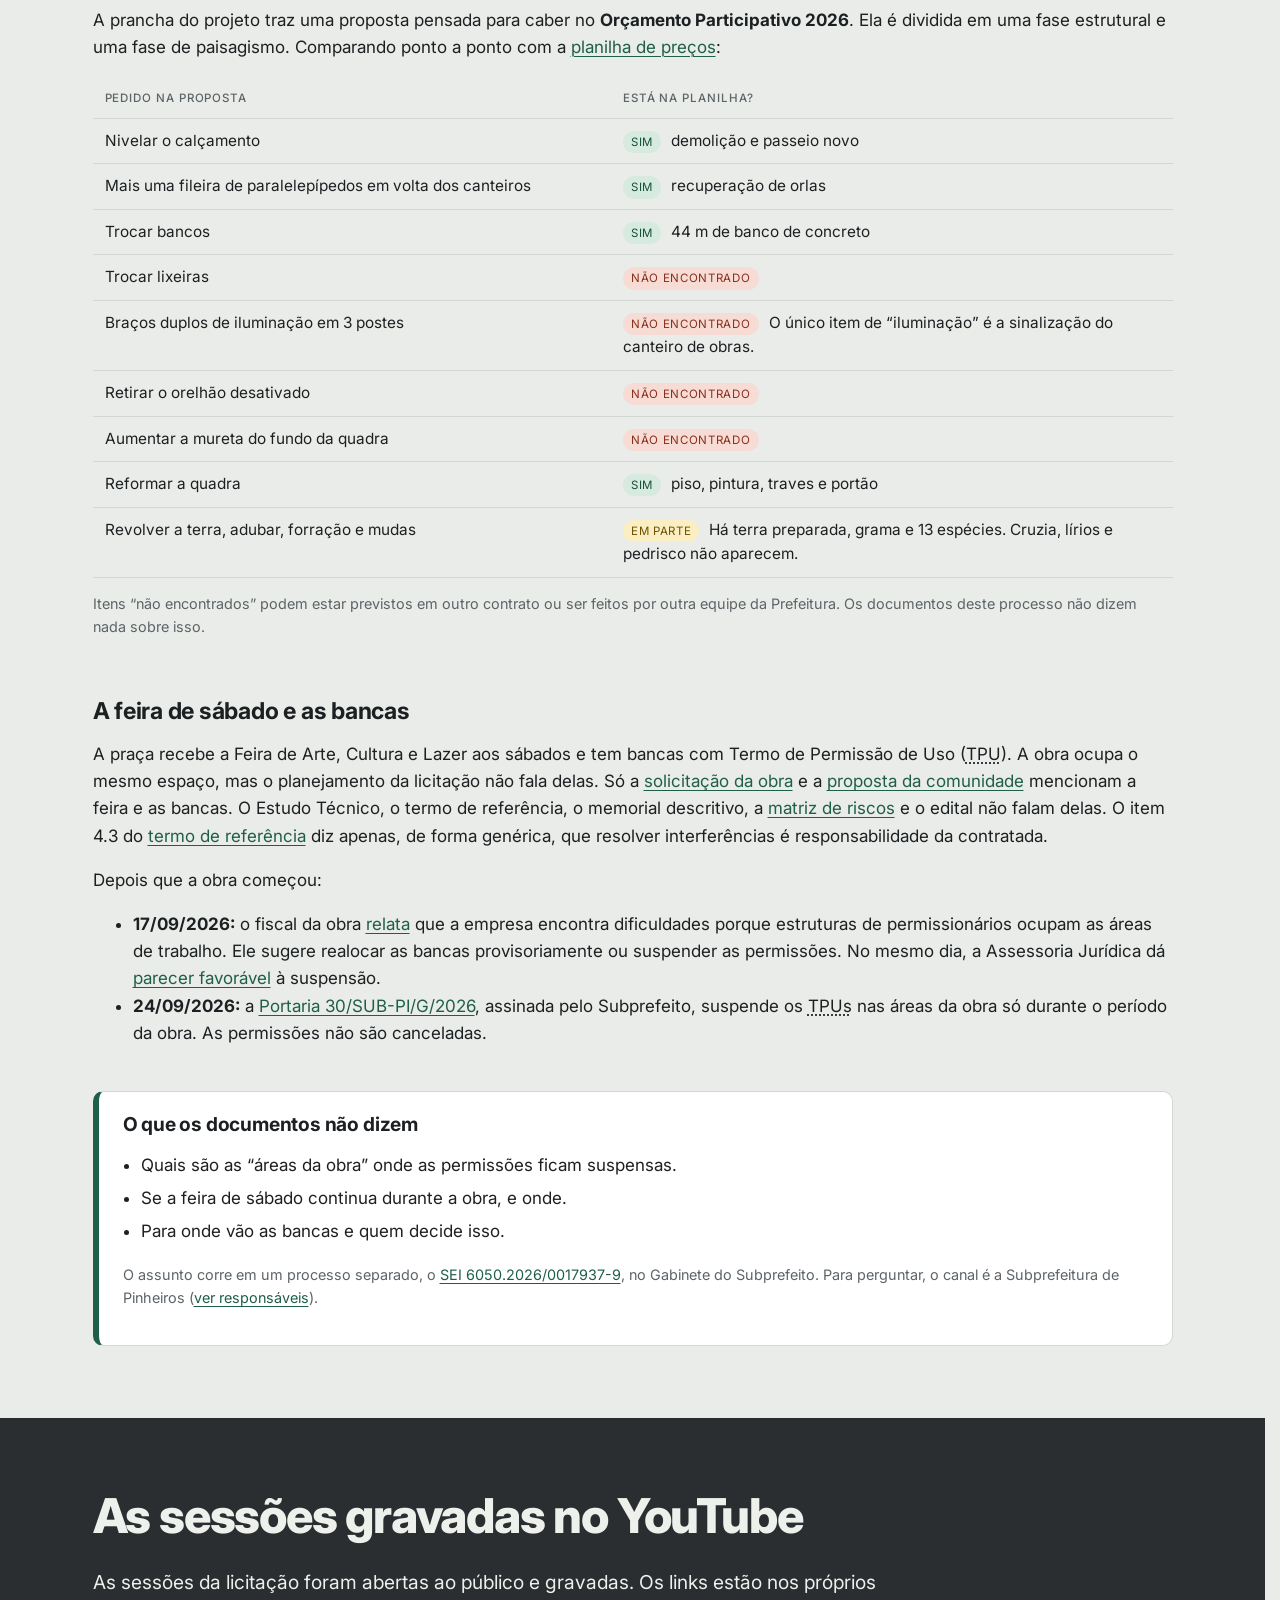
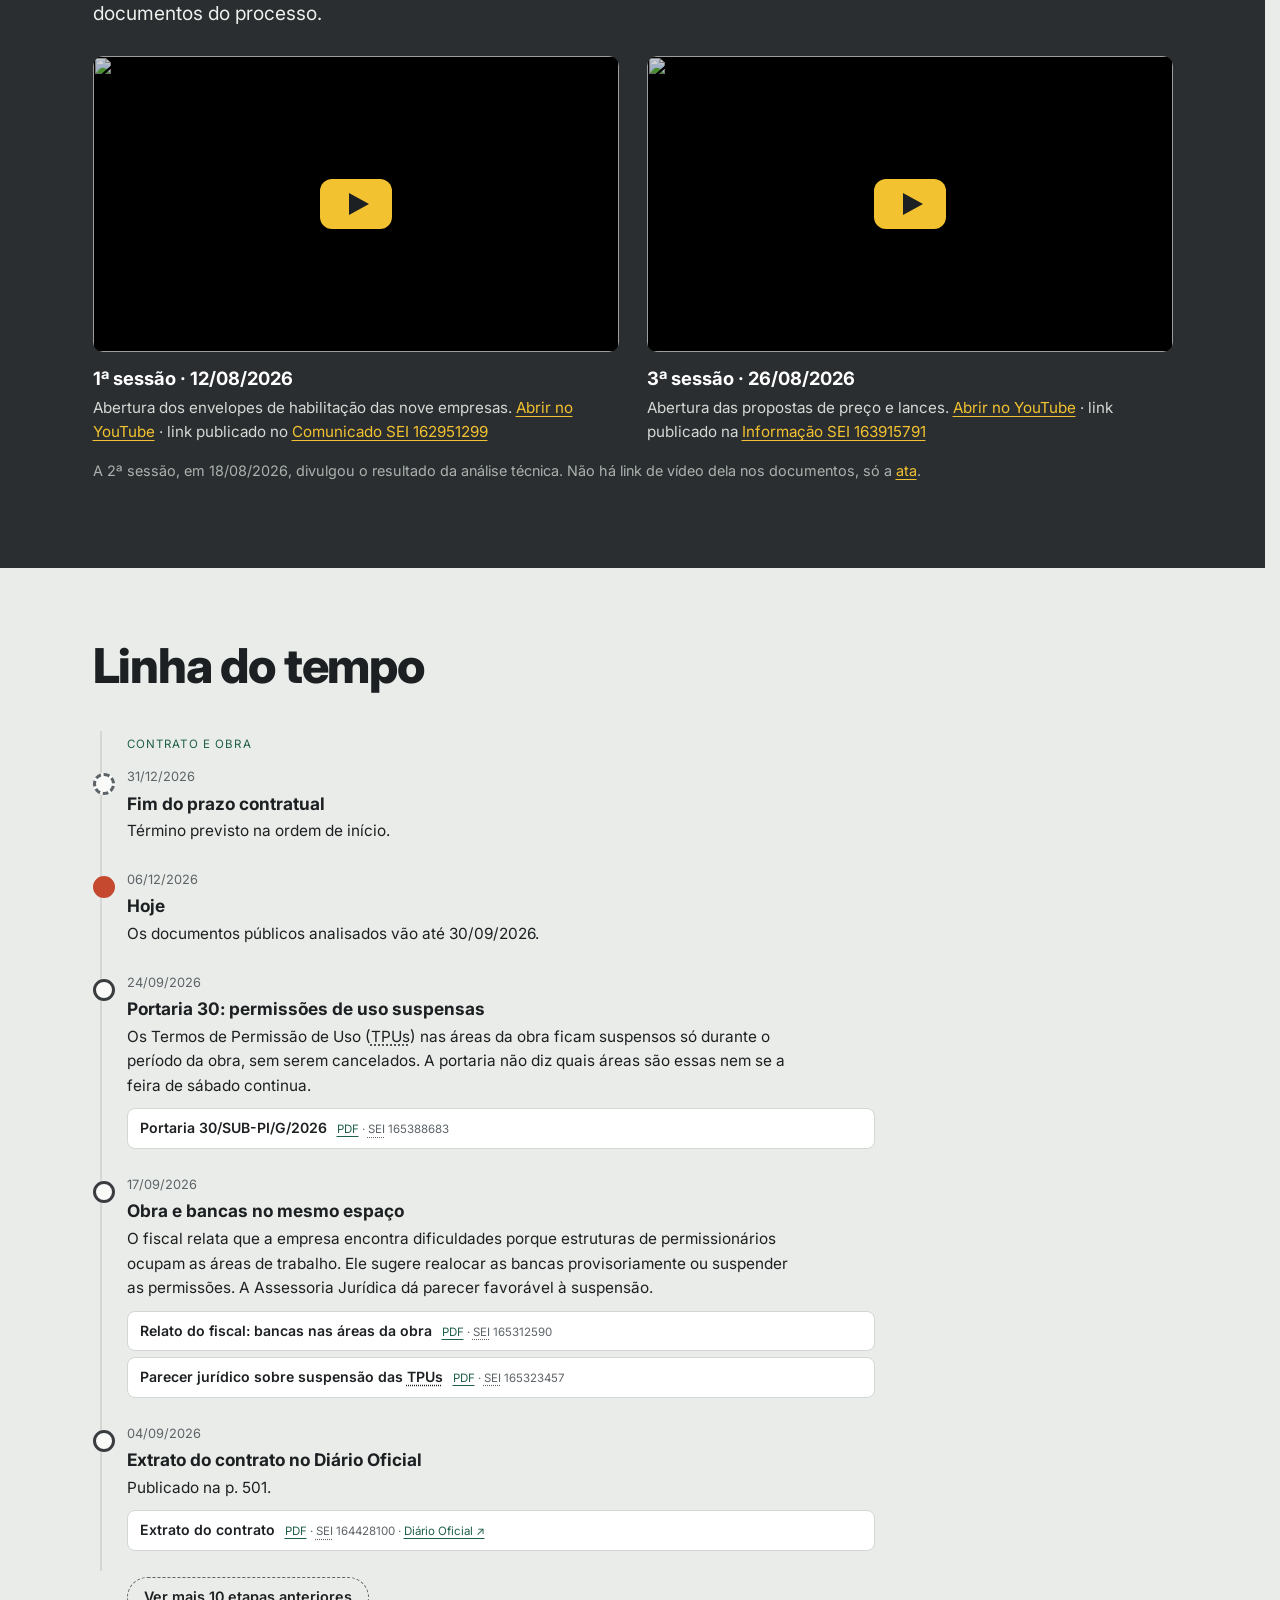
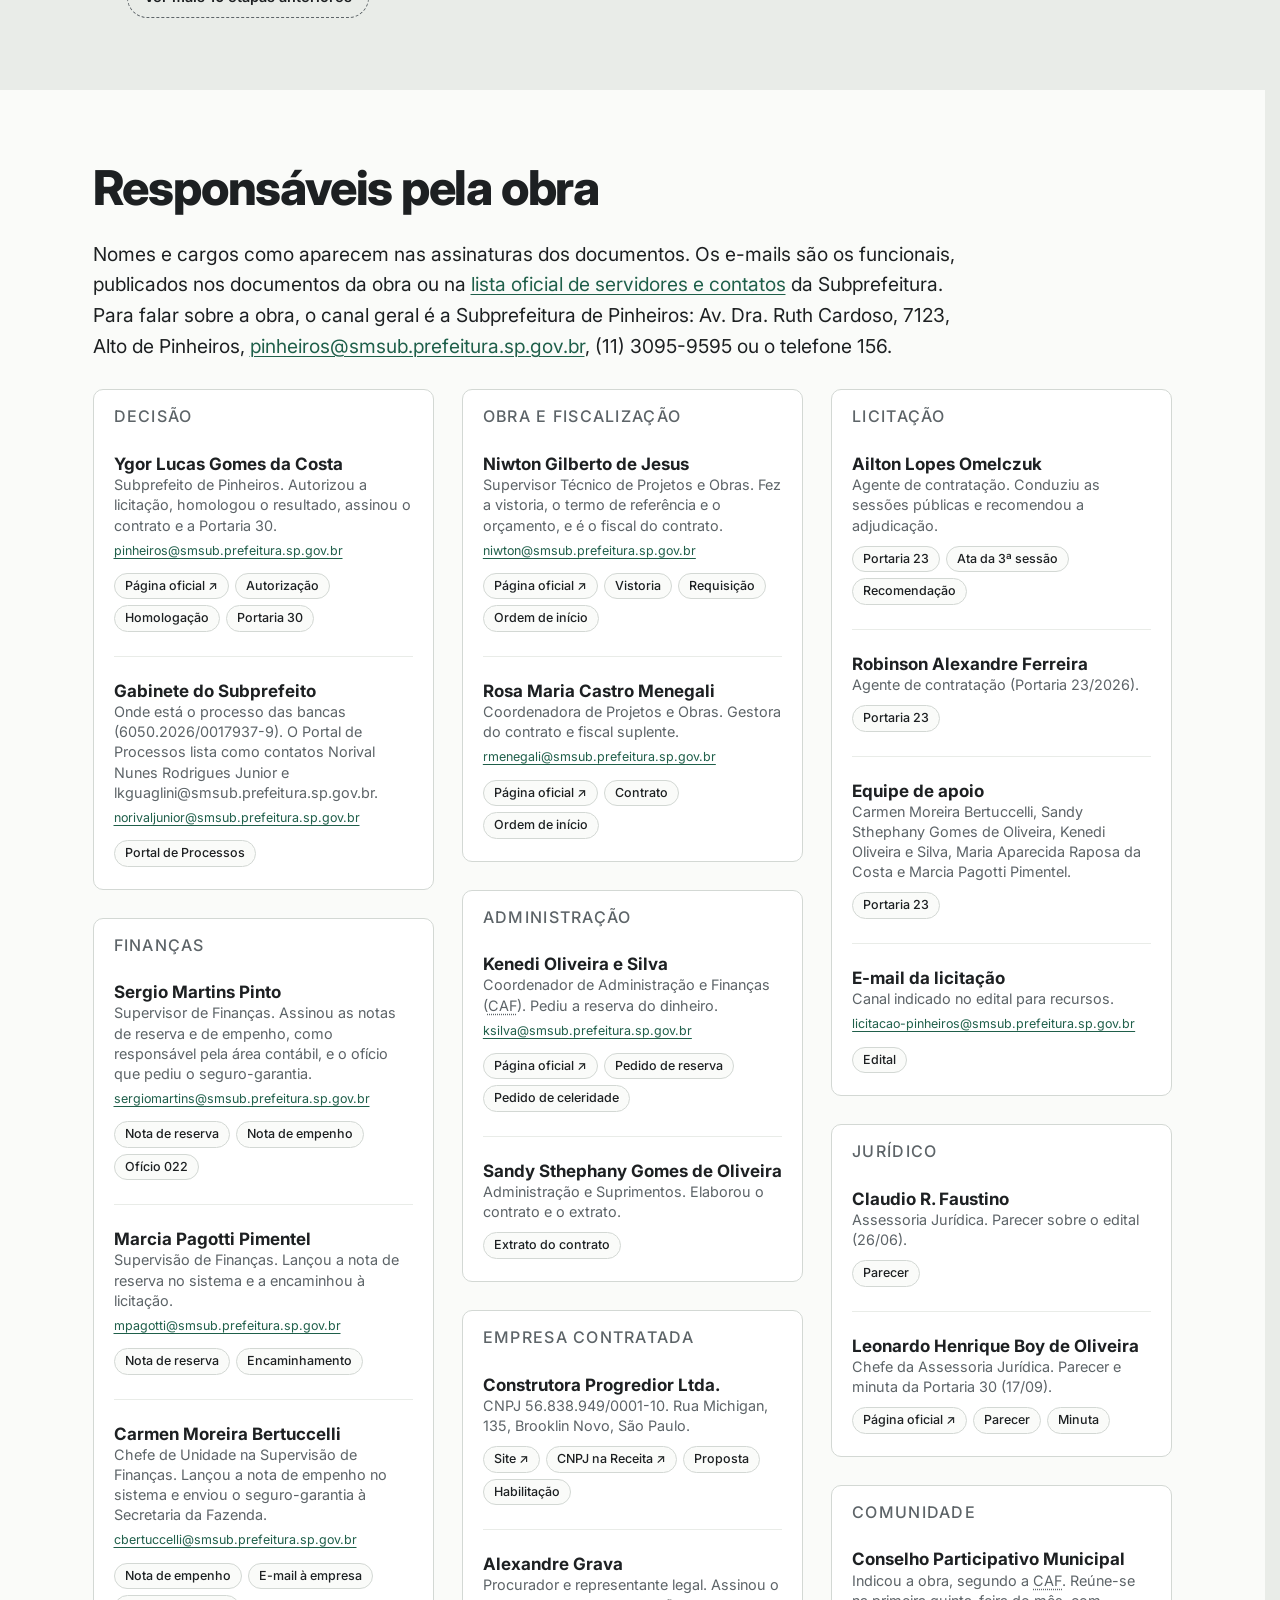
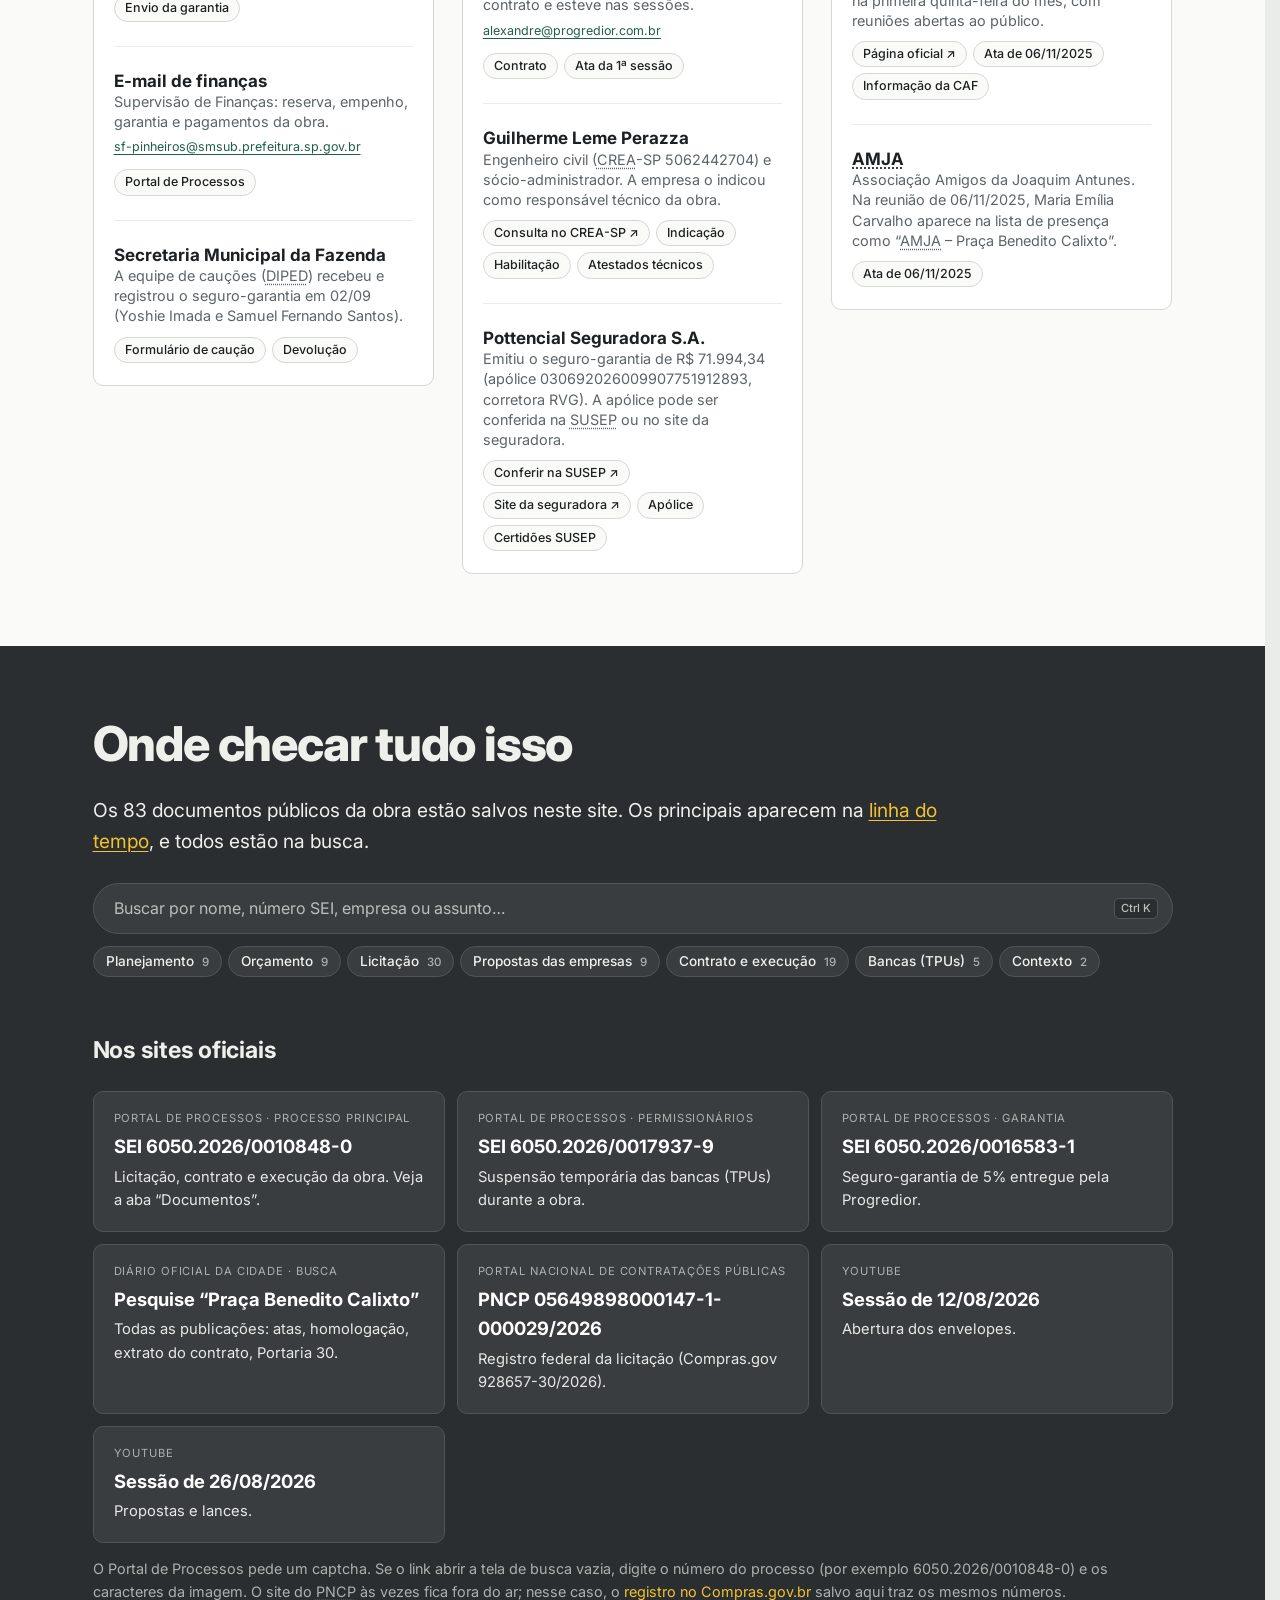
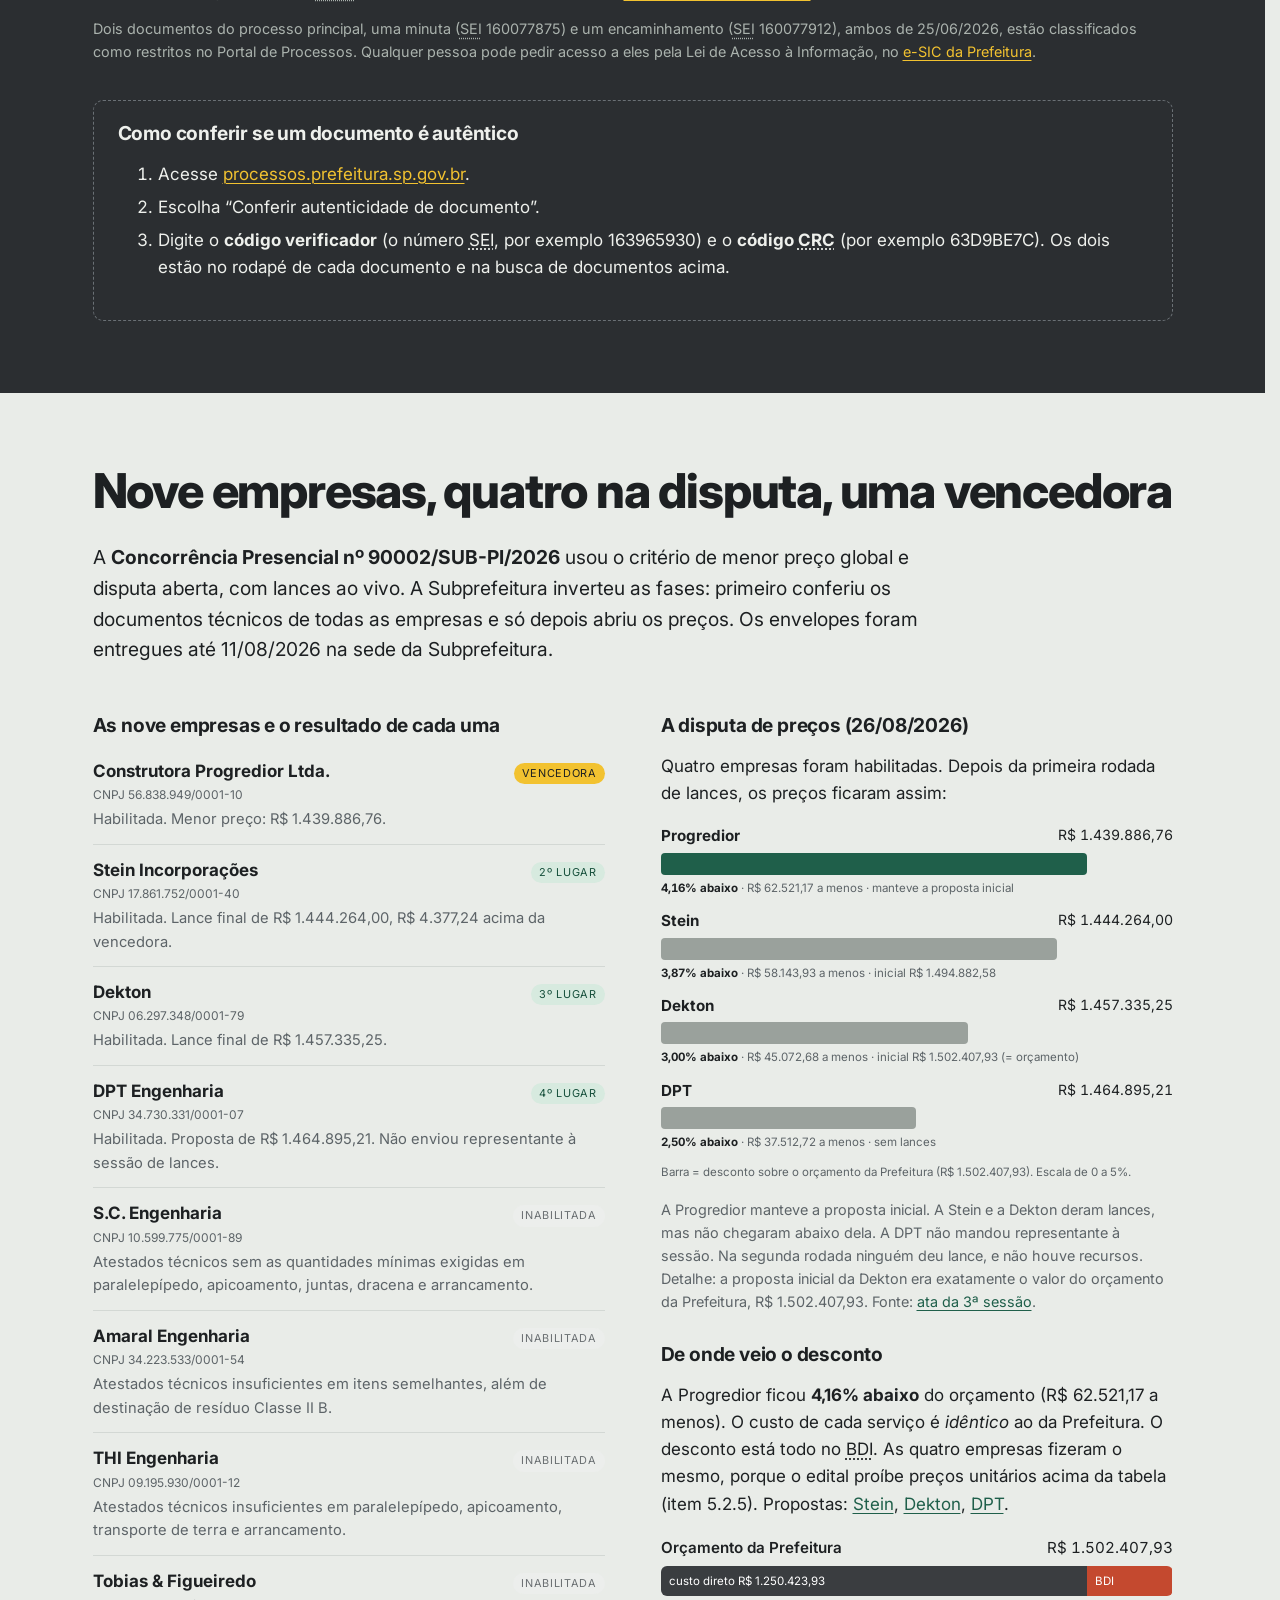
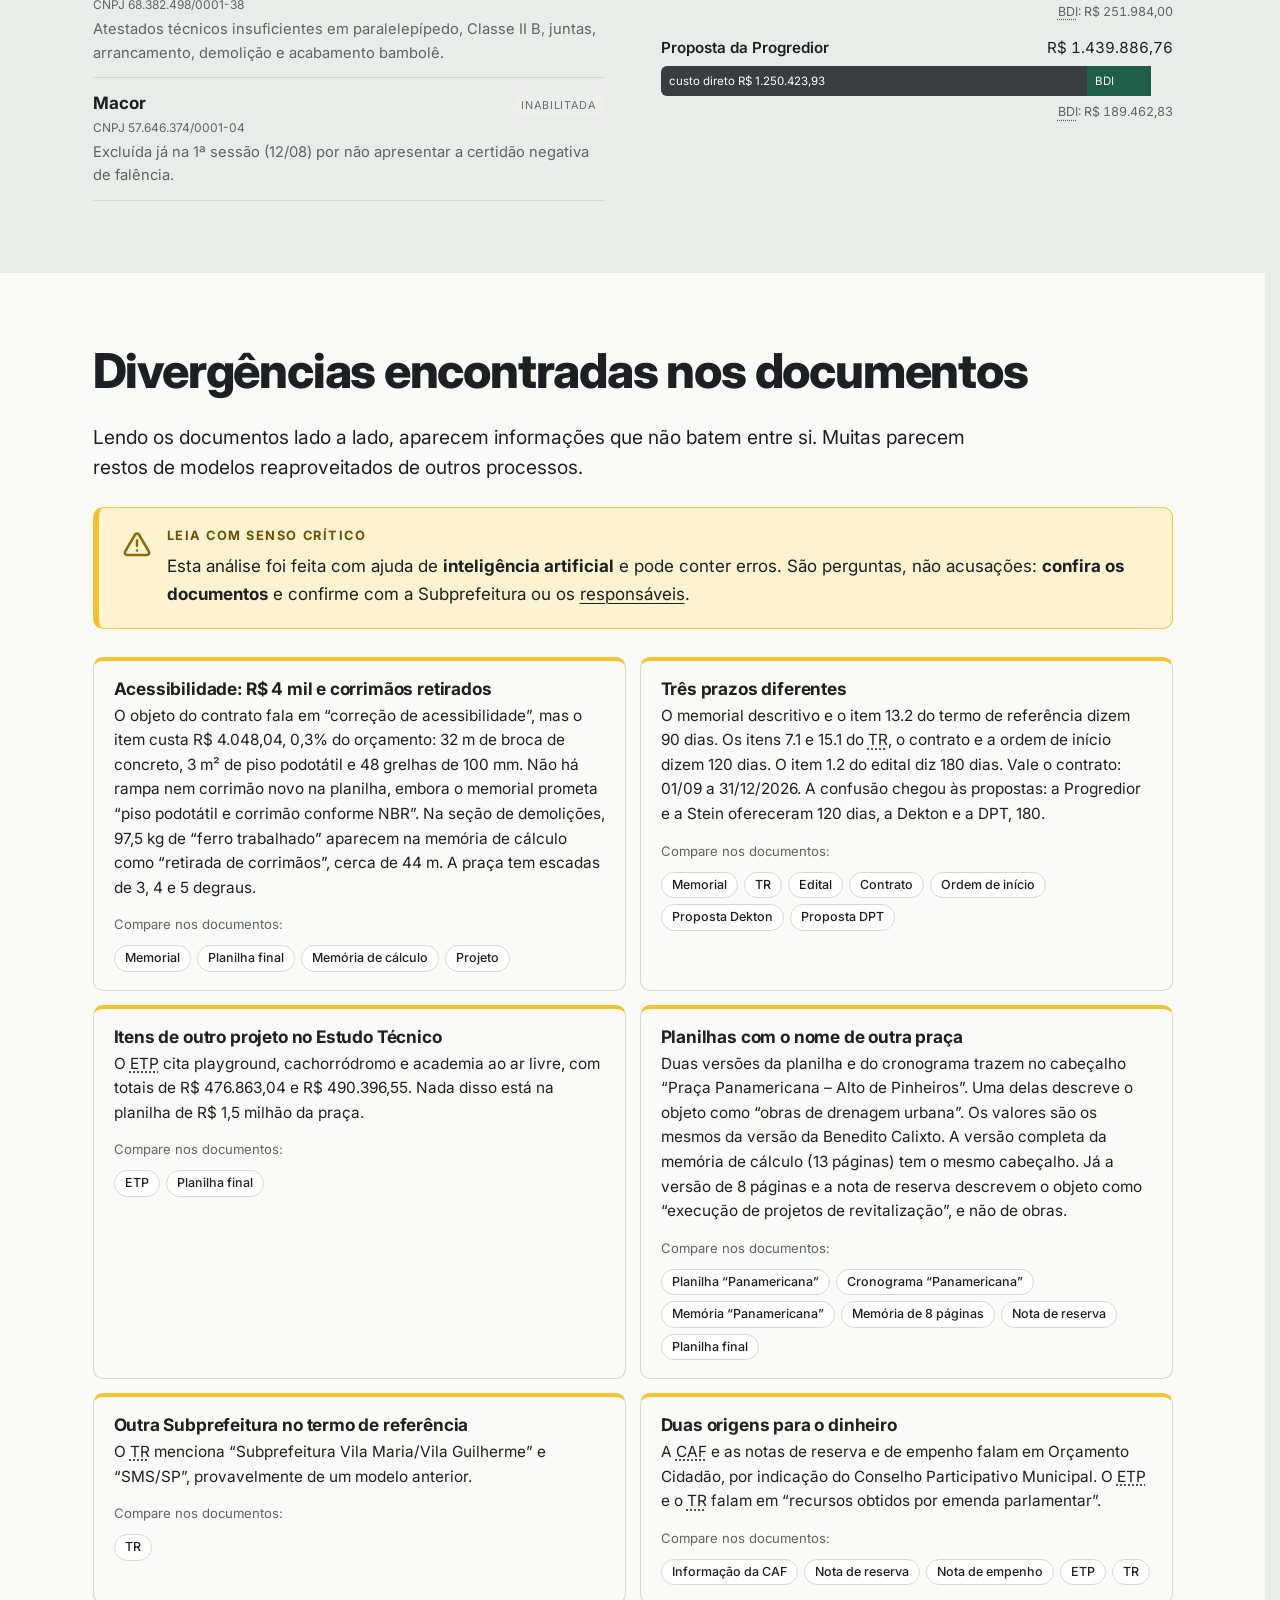
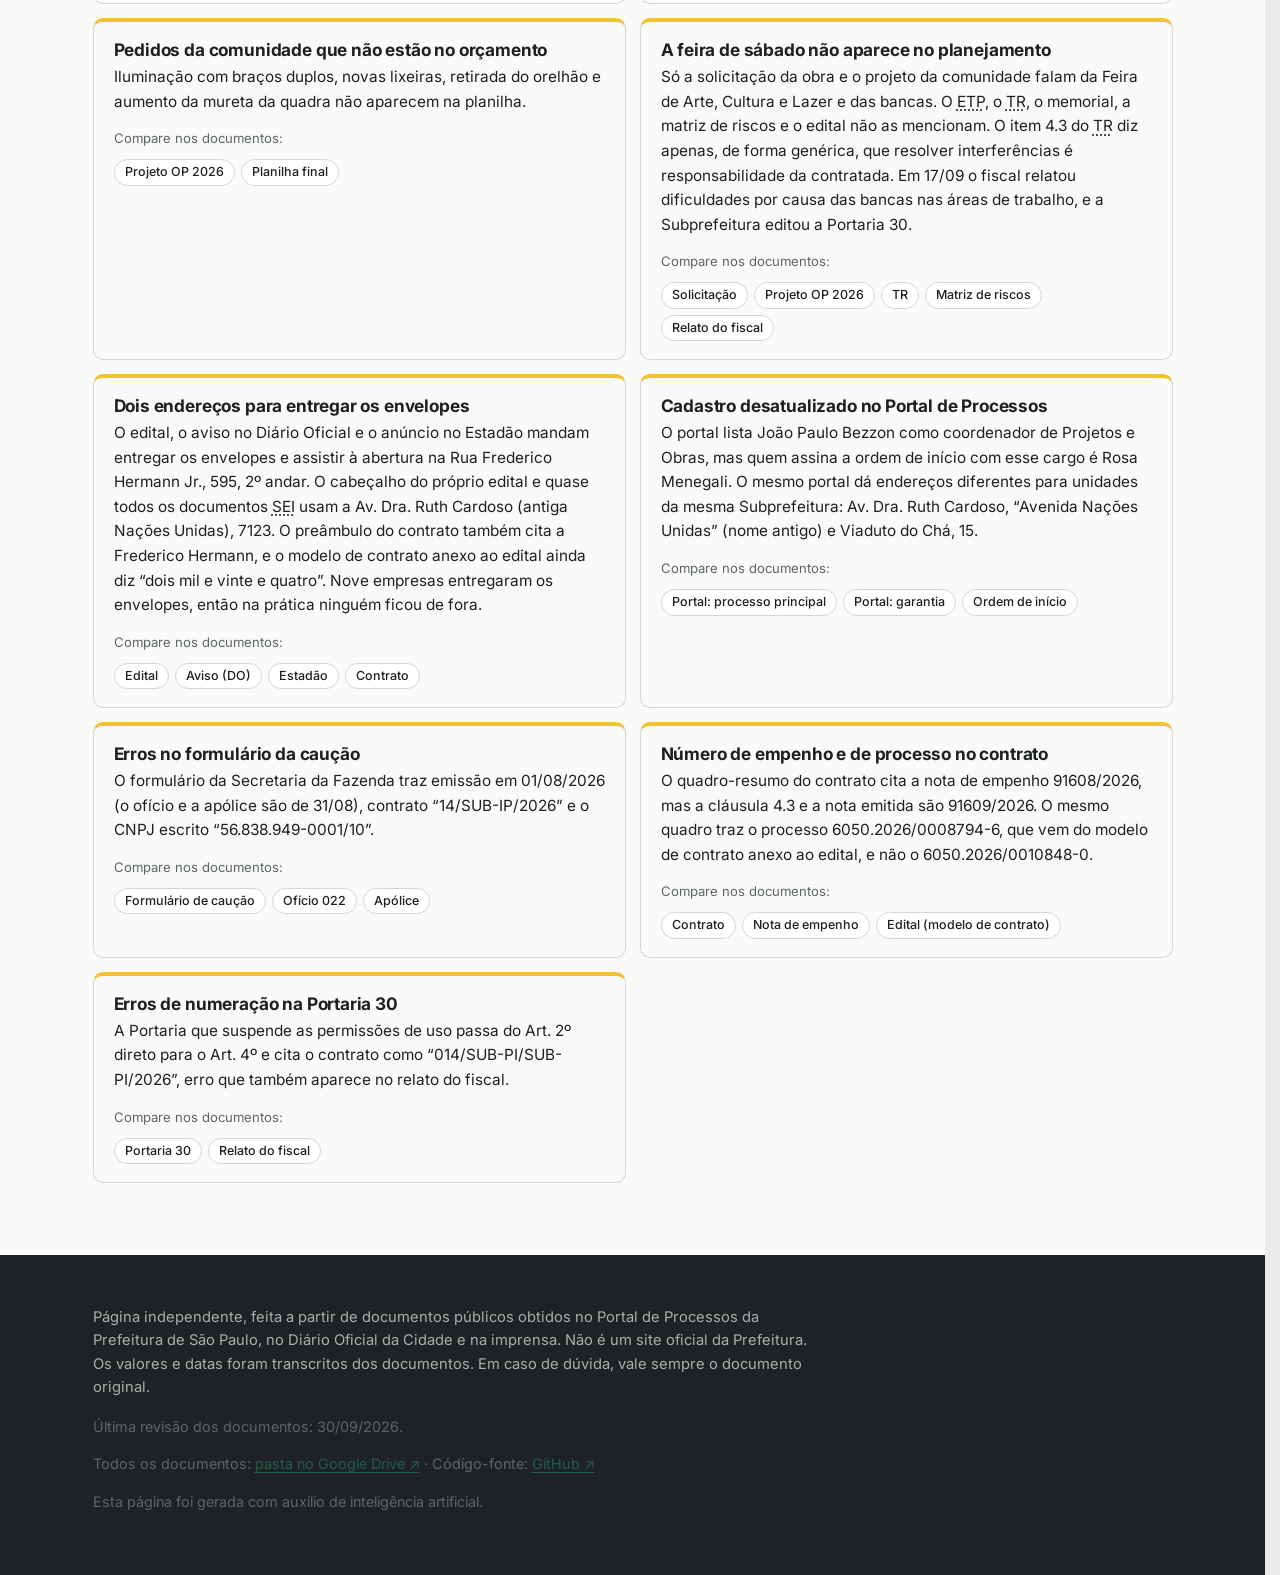
==== commit 91fbdcdf: "Update font styles in index.html and styles.css for a cohesive design - Replaced the font family in " ====
--- a/index.html
+++ b/index.html
@@ -23,7 +23,7 @@
 <meta name="theme-color" content="#2b2e31">
 <link rel="preconnect" href="https://fonts.googleapis.com">
 <link rel="preconnect" href="https://fonts.gstatic.com" crossorigin>
-<link href="https://fonts.googleapis.com/css2?family=Archivo:wdth,wght@62..125,400..900&family=IBM+Plex+Mono:wght@400;500;700&family=Source+Serif+4:ital,opsz,wght@0,8..60,400..700;1,8..60,400&display=swap" rel="stylesheet">
+<link href="https://fonts.googleapis.com/css2?family=Inter:ital,opsz,wght@0,14..32,400..900;1,14..32,400&display=swap" rel="stylesheet">
 <link rel="stylesheet" href="styles.css">
 </head>
 <body>
--- a/styles.css
+++ b/styles.css
@@ -22,9 +22,9 @@
   --c-projeto: #8457c9;
   --c-acess: #f2c230;
 
-  --f-display: "Archivo", system-ui, sans-serif;
-  --f-body: "Source Serif 4", Georgia, serif;
-  --f-mono: "IBM Plex Mono", ui-monospace, monospace;
+  --f-display: "Inter", system-ui, sans-serif;
+  --f-body: "Inter", system-ui, sans-serif;
+  --f-mono: "Inter", system-ui, sans-serif;
 
   --wrap: 1120px;
   --r: 10px;
@@ -59,7 +59,7 @@
 em { font-style: italic; }
 
 h1, h2, h3 { font-family: var(--f-display); line-height: 1.1; margin: 0 0 .5em; letter-spacing: -.01em; }
-h2 { font-size: clamp(1.9rem, 5vw, 3rem); font-weight: 800; font-variation-settings: "wdth" 88; }
+h2 { font-size: clamp(1.9rem, 5vw, 3rem); font-weight: 800; letter-spacing: -.025em; }
 h3 { font-size: 1.2rem; font-weight: 700; margin-top: 1.6em; }.h3-sep { margin-top: 2.6em; font-size: 1.45rem; }
 .lead { font-size: 1.2rem; max-width: 46em; }
 
@@ -71,11 +71,10 @@
 }
 .hero__inner { padding-top: 48px; padding-bottom: 44px; }
 .hero h1 {
-  font-size: clamp(2.6rem, 10vw, 6.2rem);
-  font-weight: 900;
-  font-variation-settings: "wdth" 72;
-  line-height: .92;
-  letter-spacing: -.02em;
+  font-size: clamp(2.2rem, 7.5vw, 4.25rem);
+  font-weight: 800;
+  line-height: .95;
+  letter-spacing: -.035em;
   text-transform: uppercase;
 }
 .hero h1 span { color: var(--yellow); }
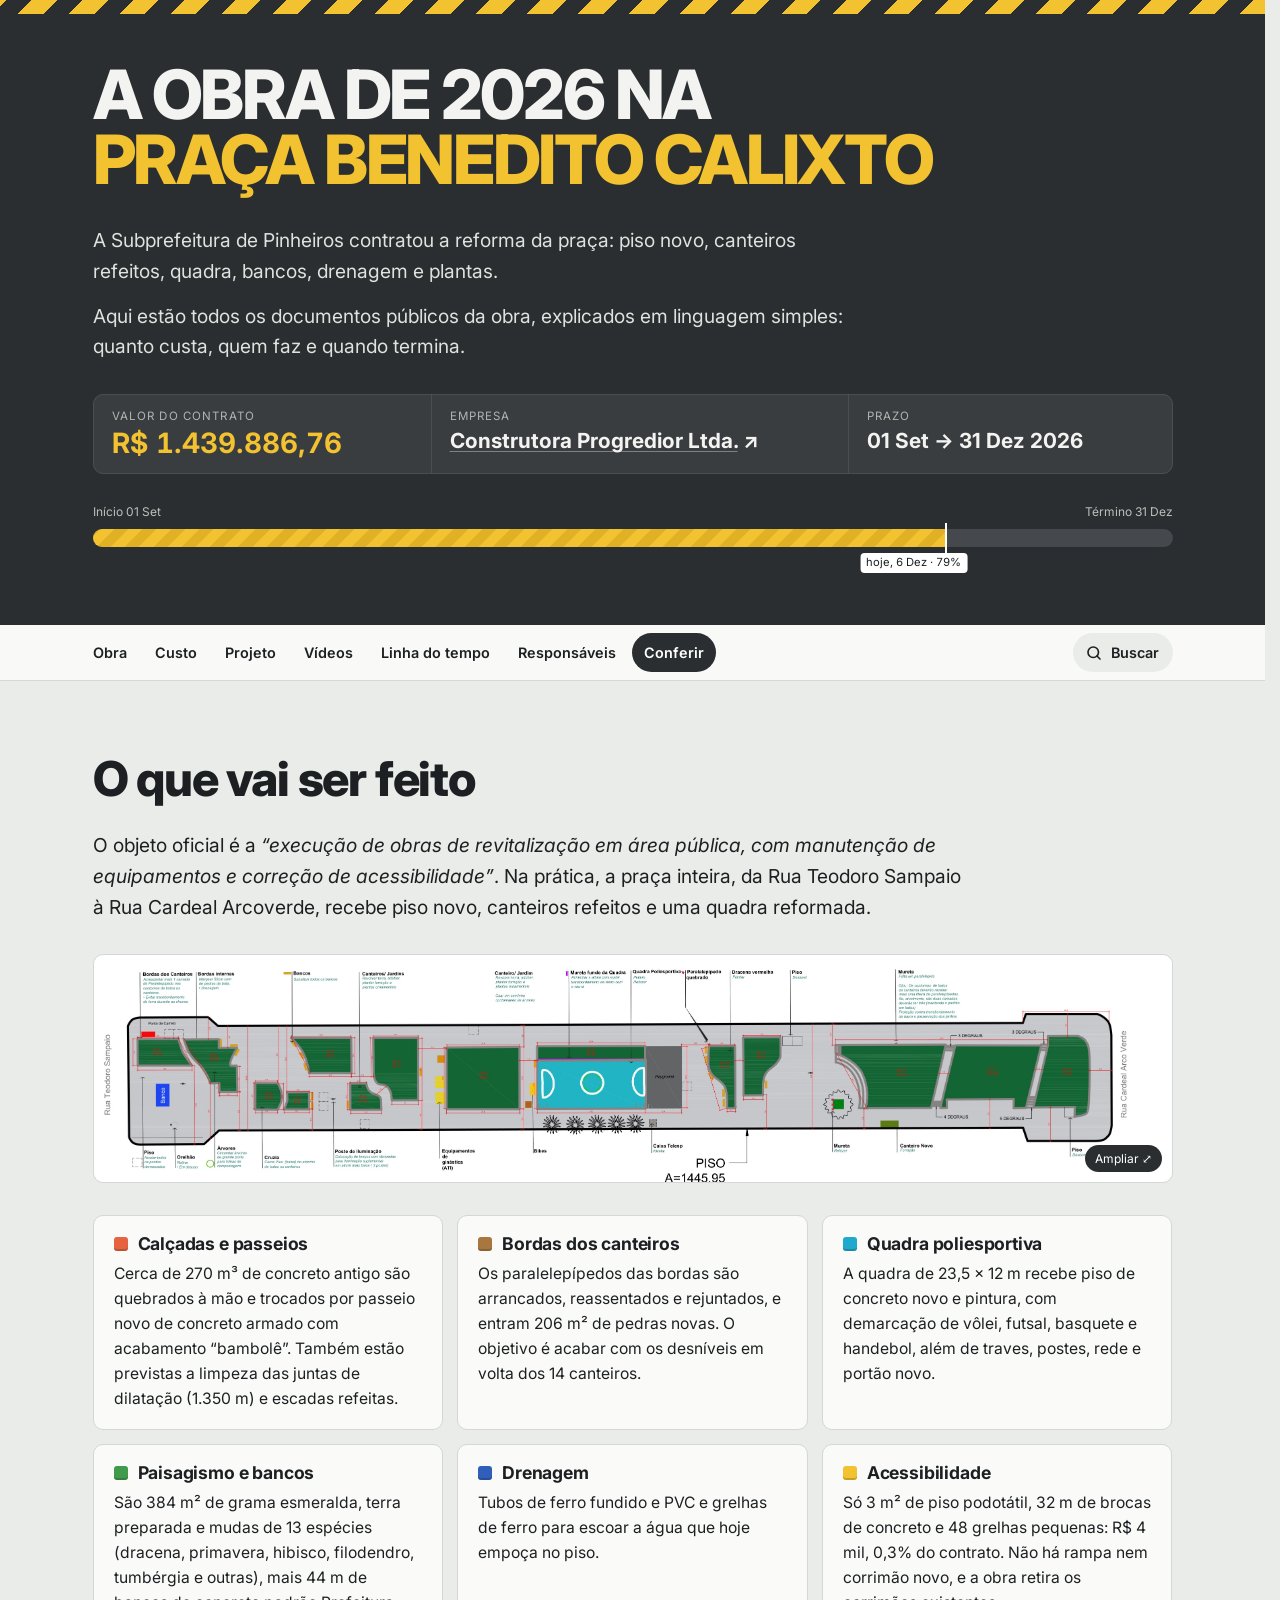
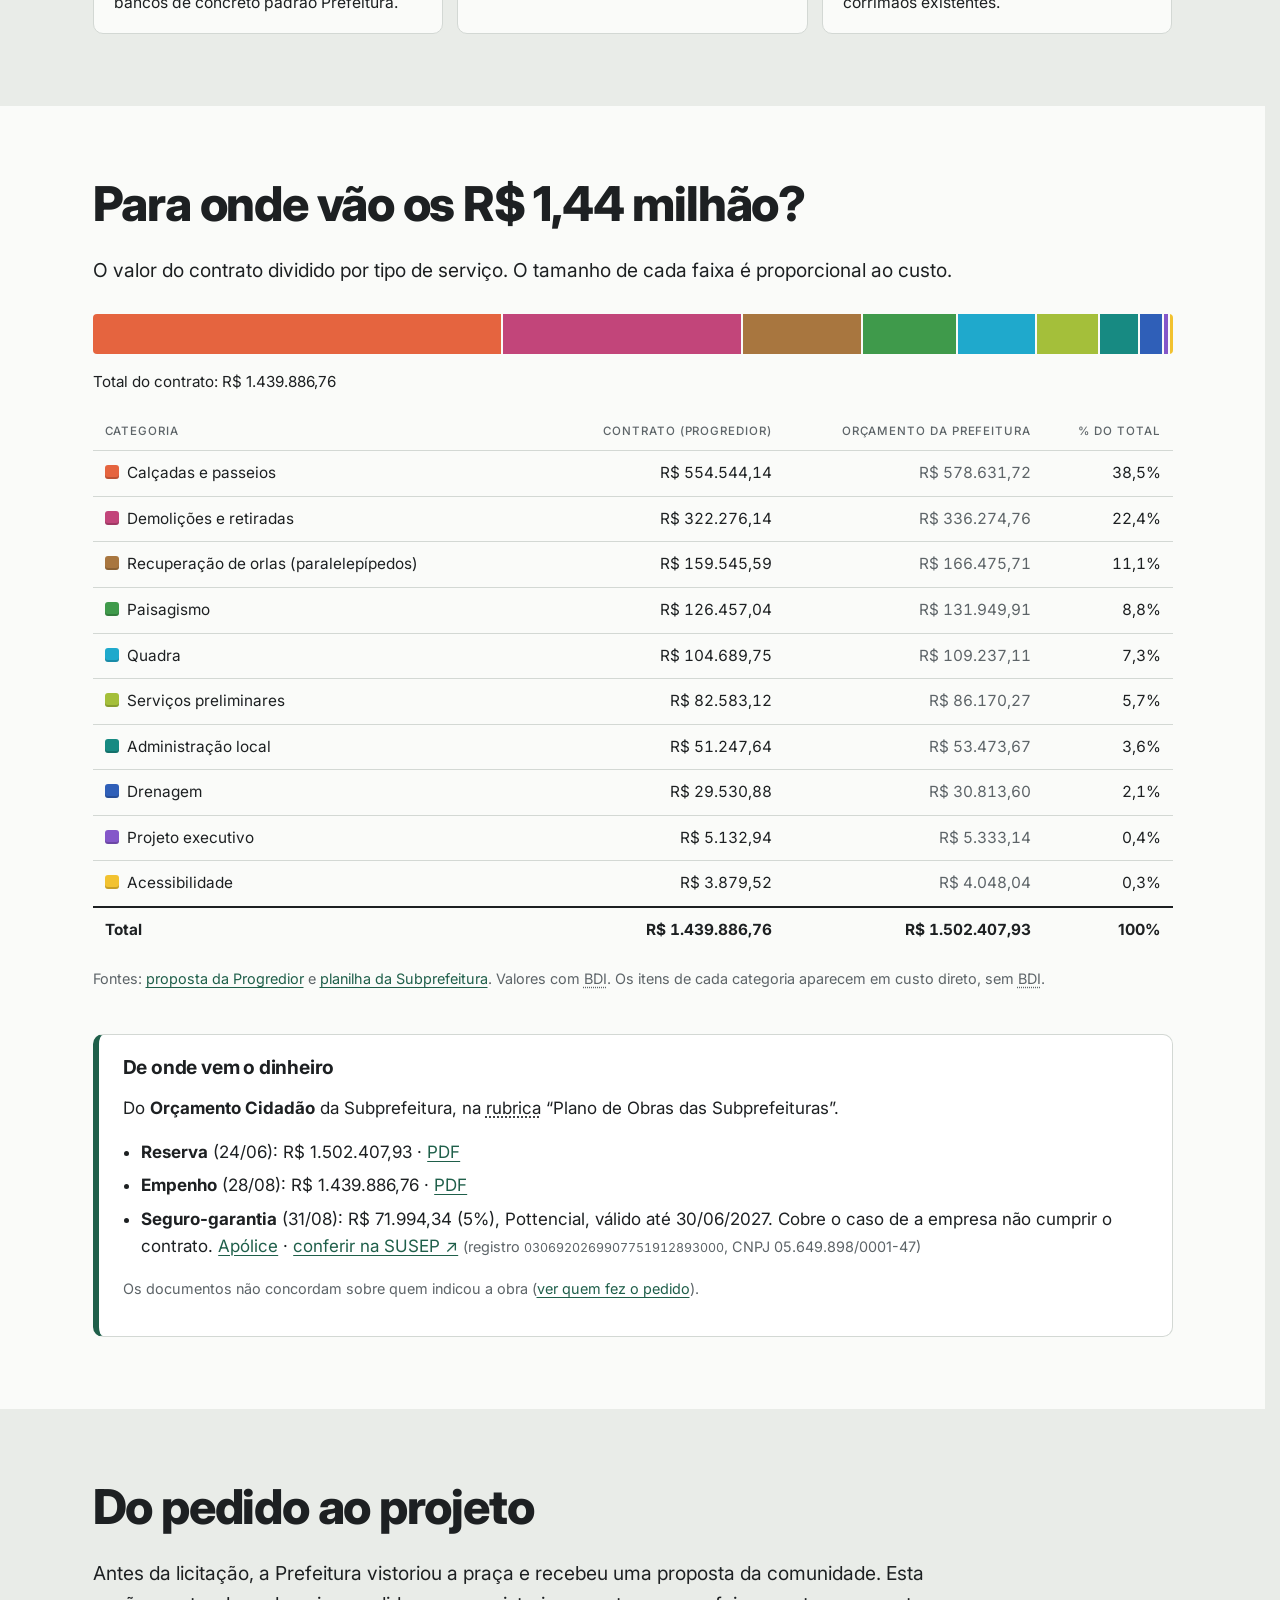
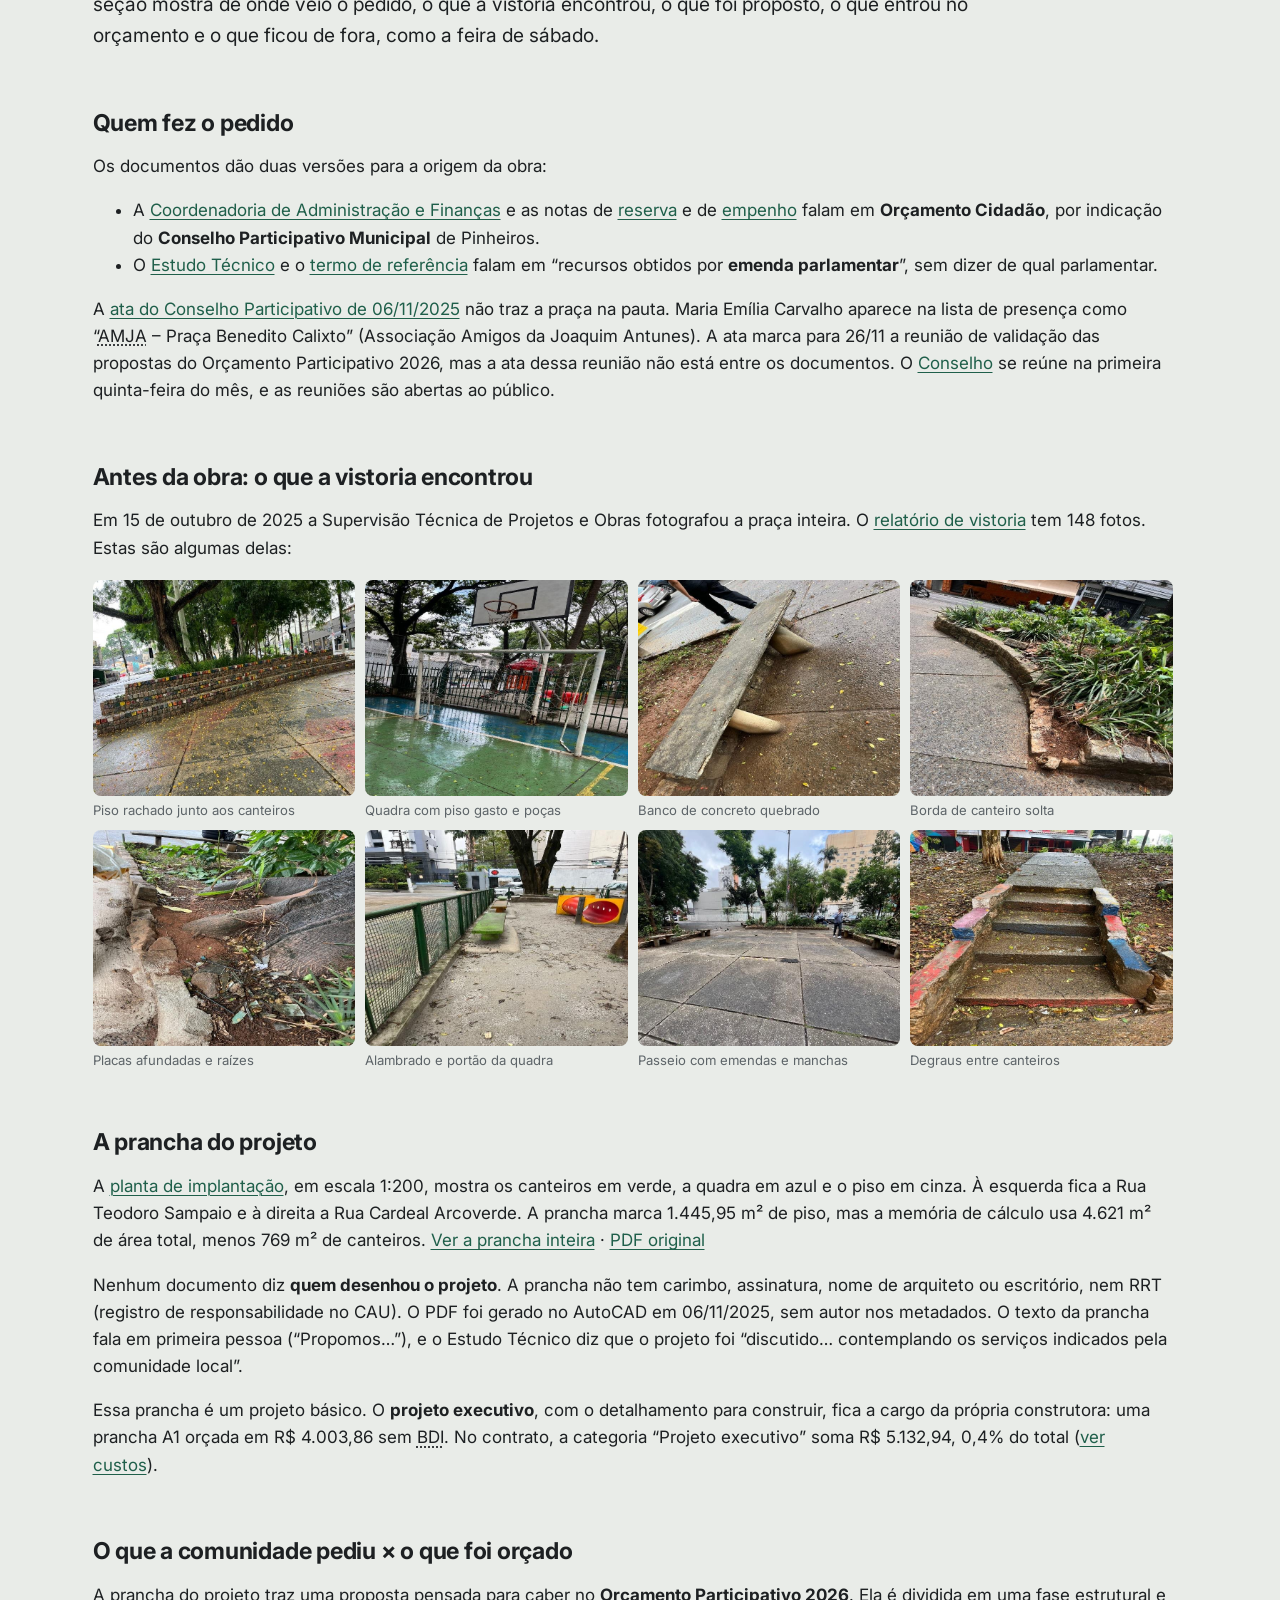
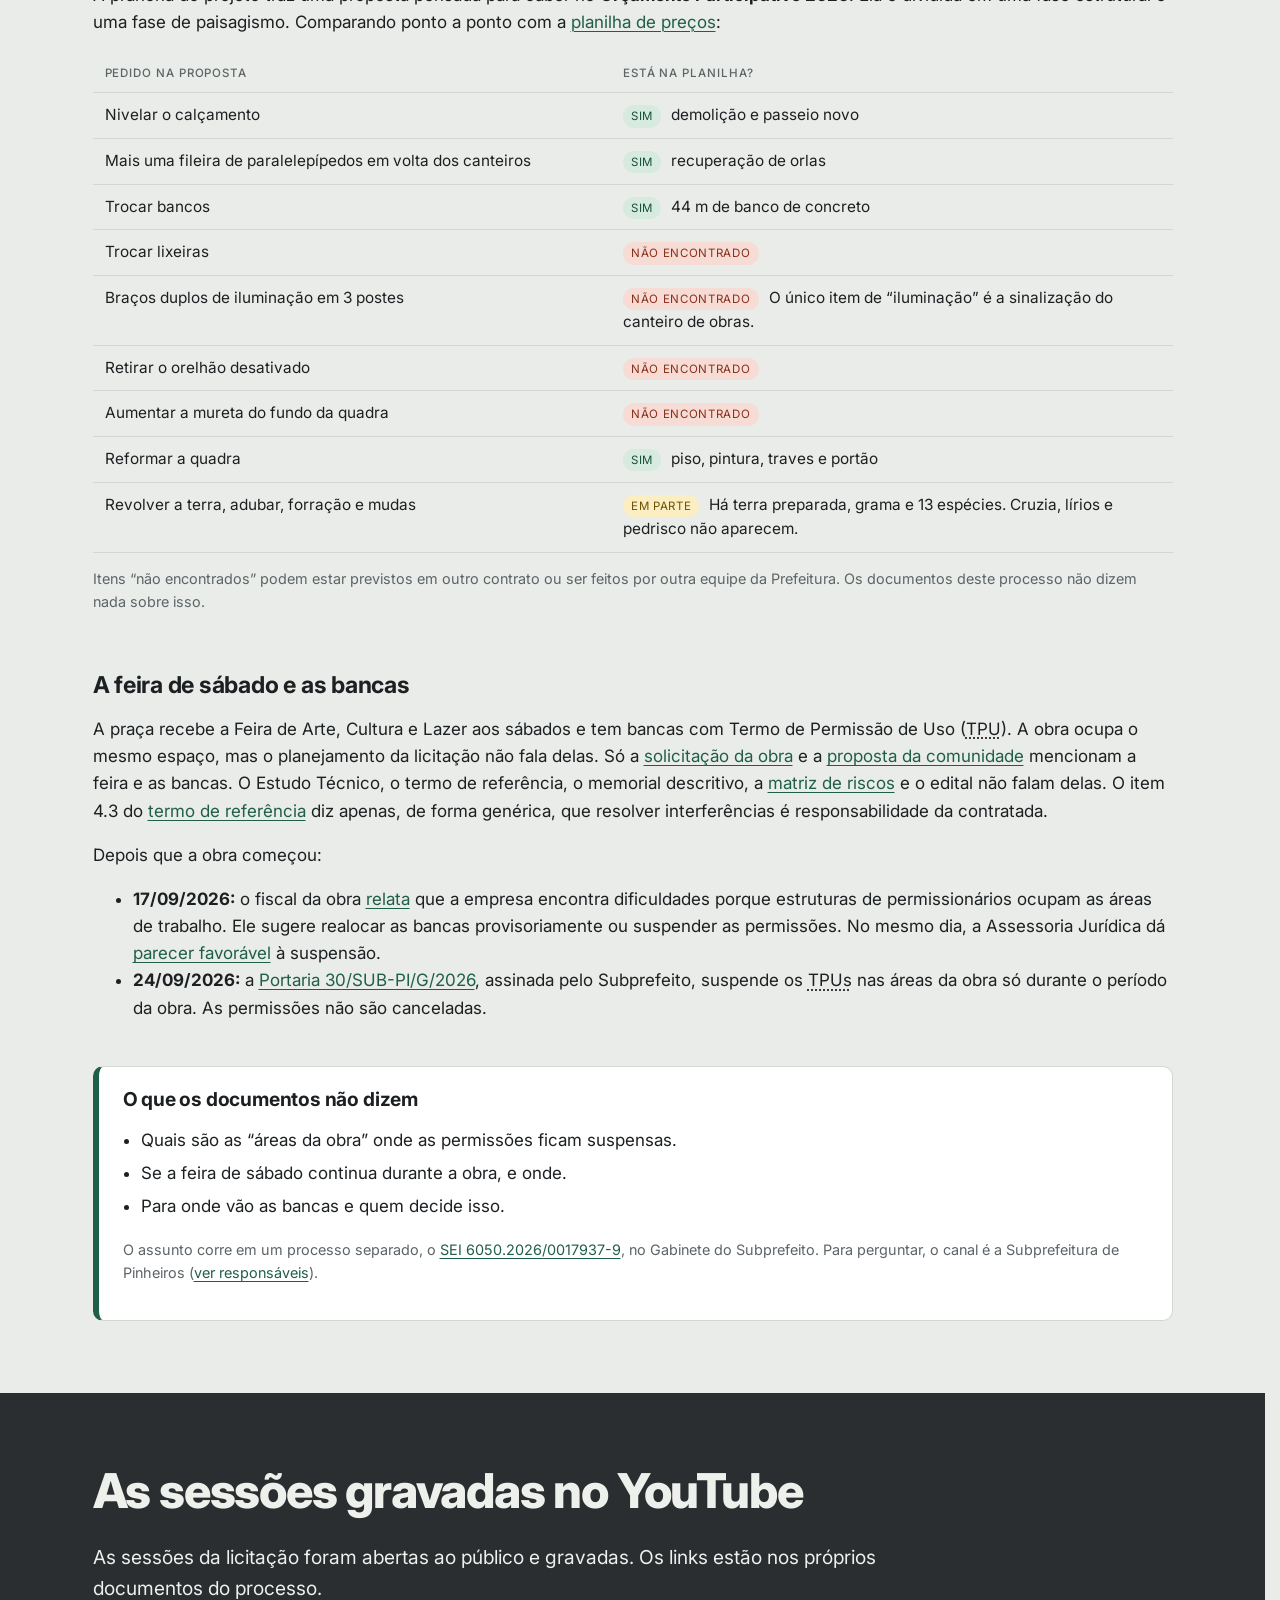
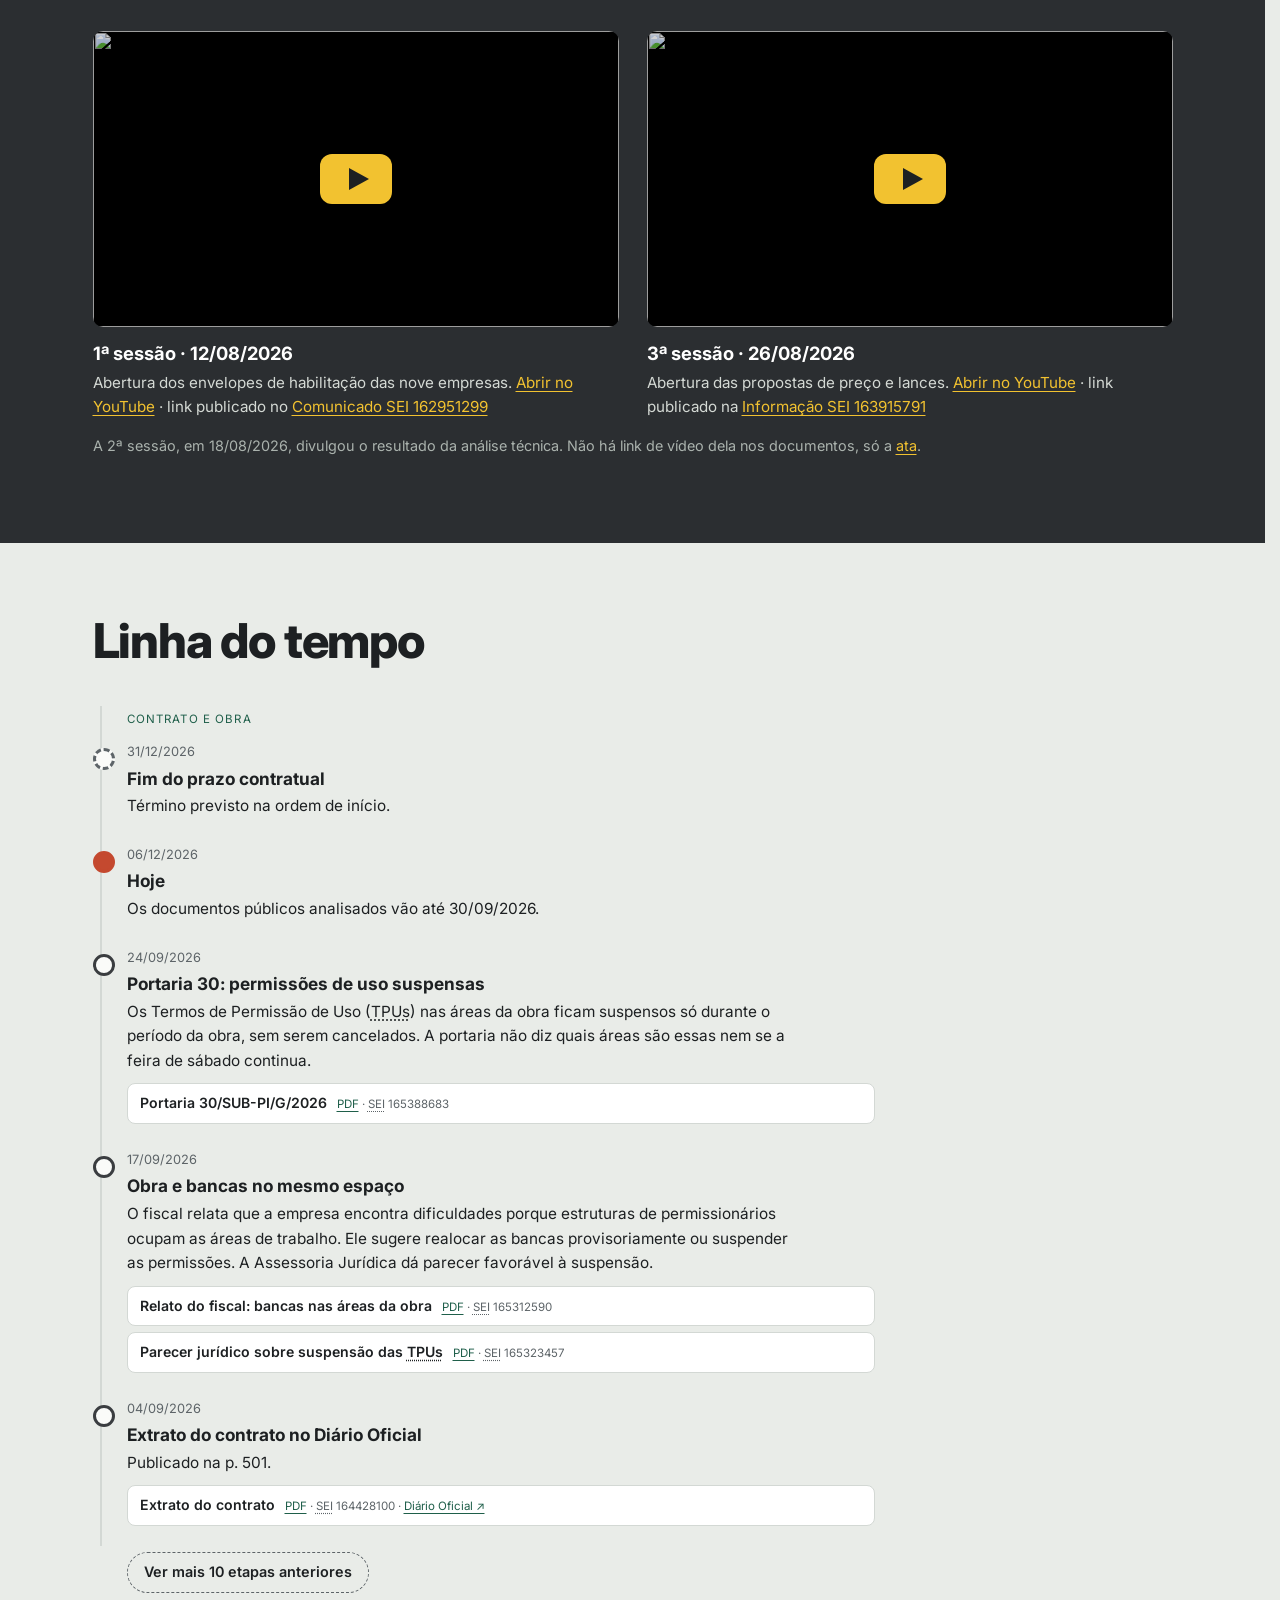
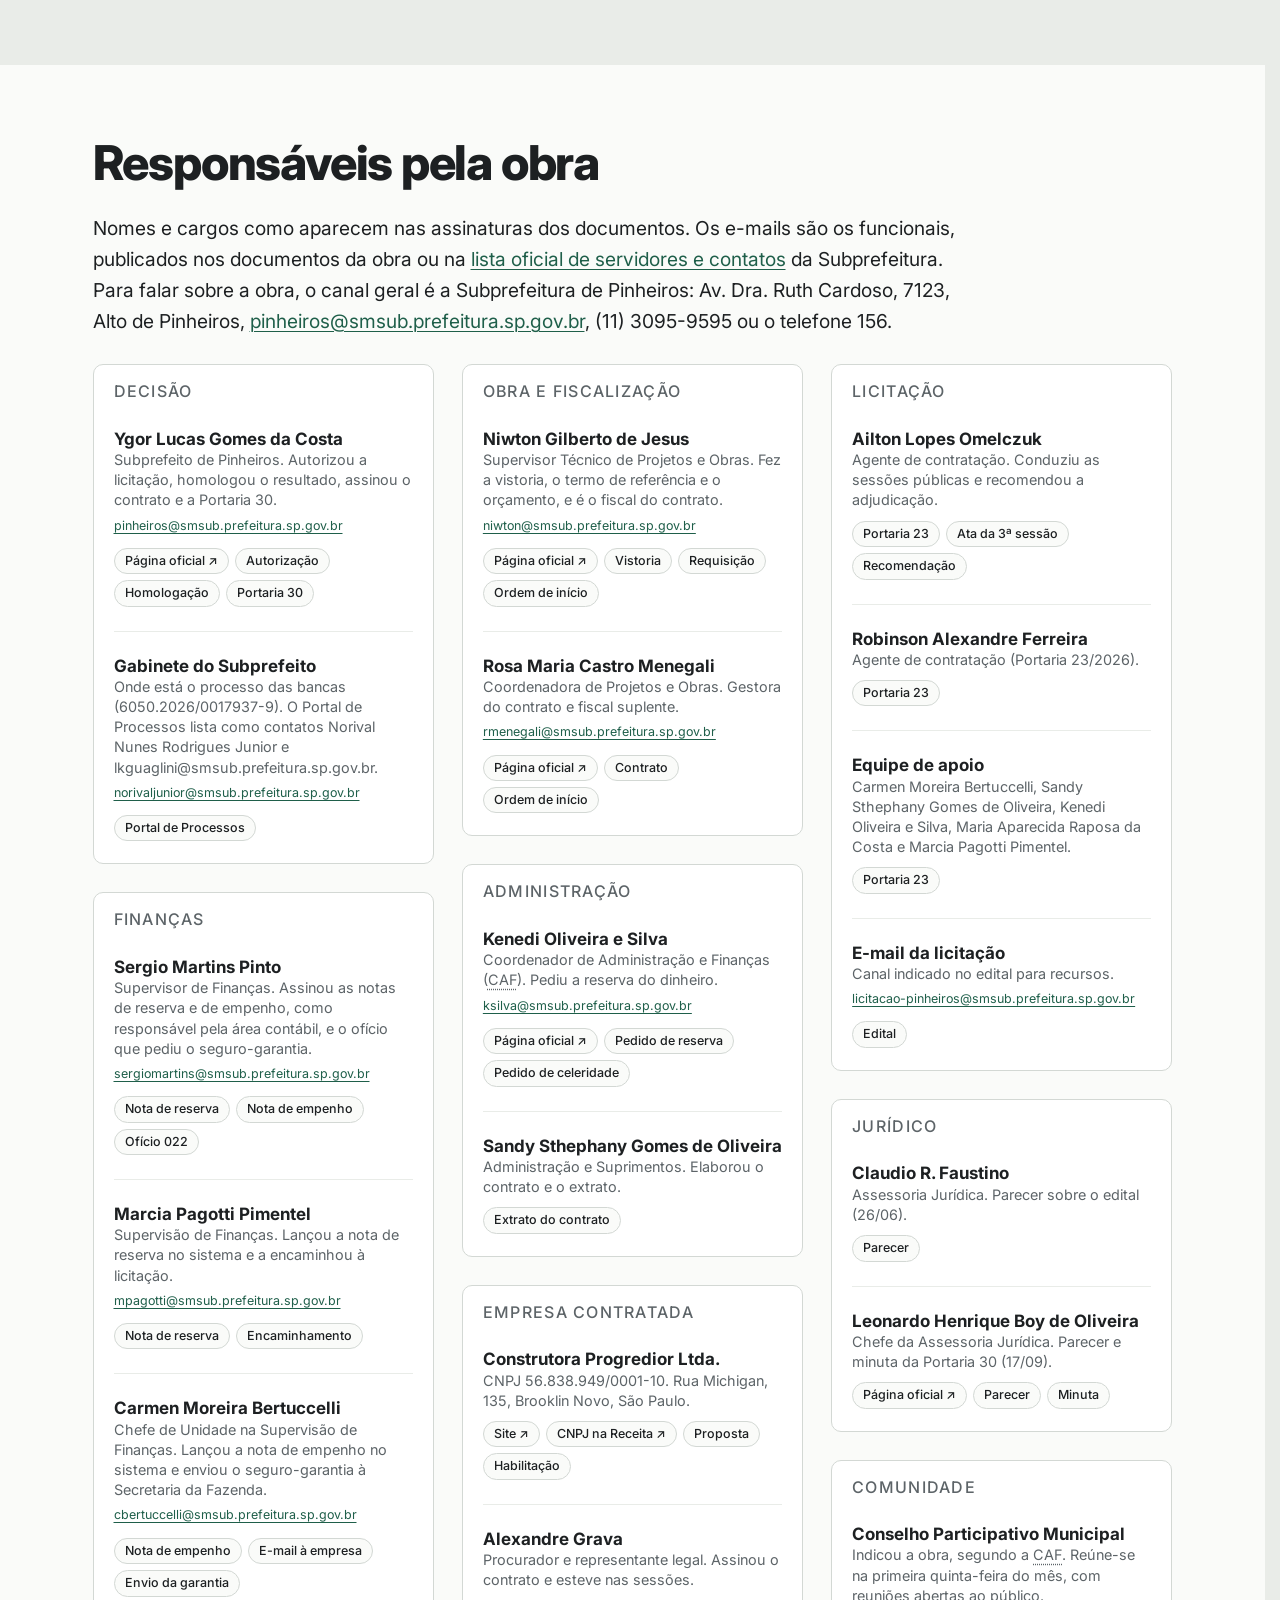
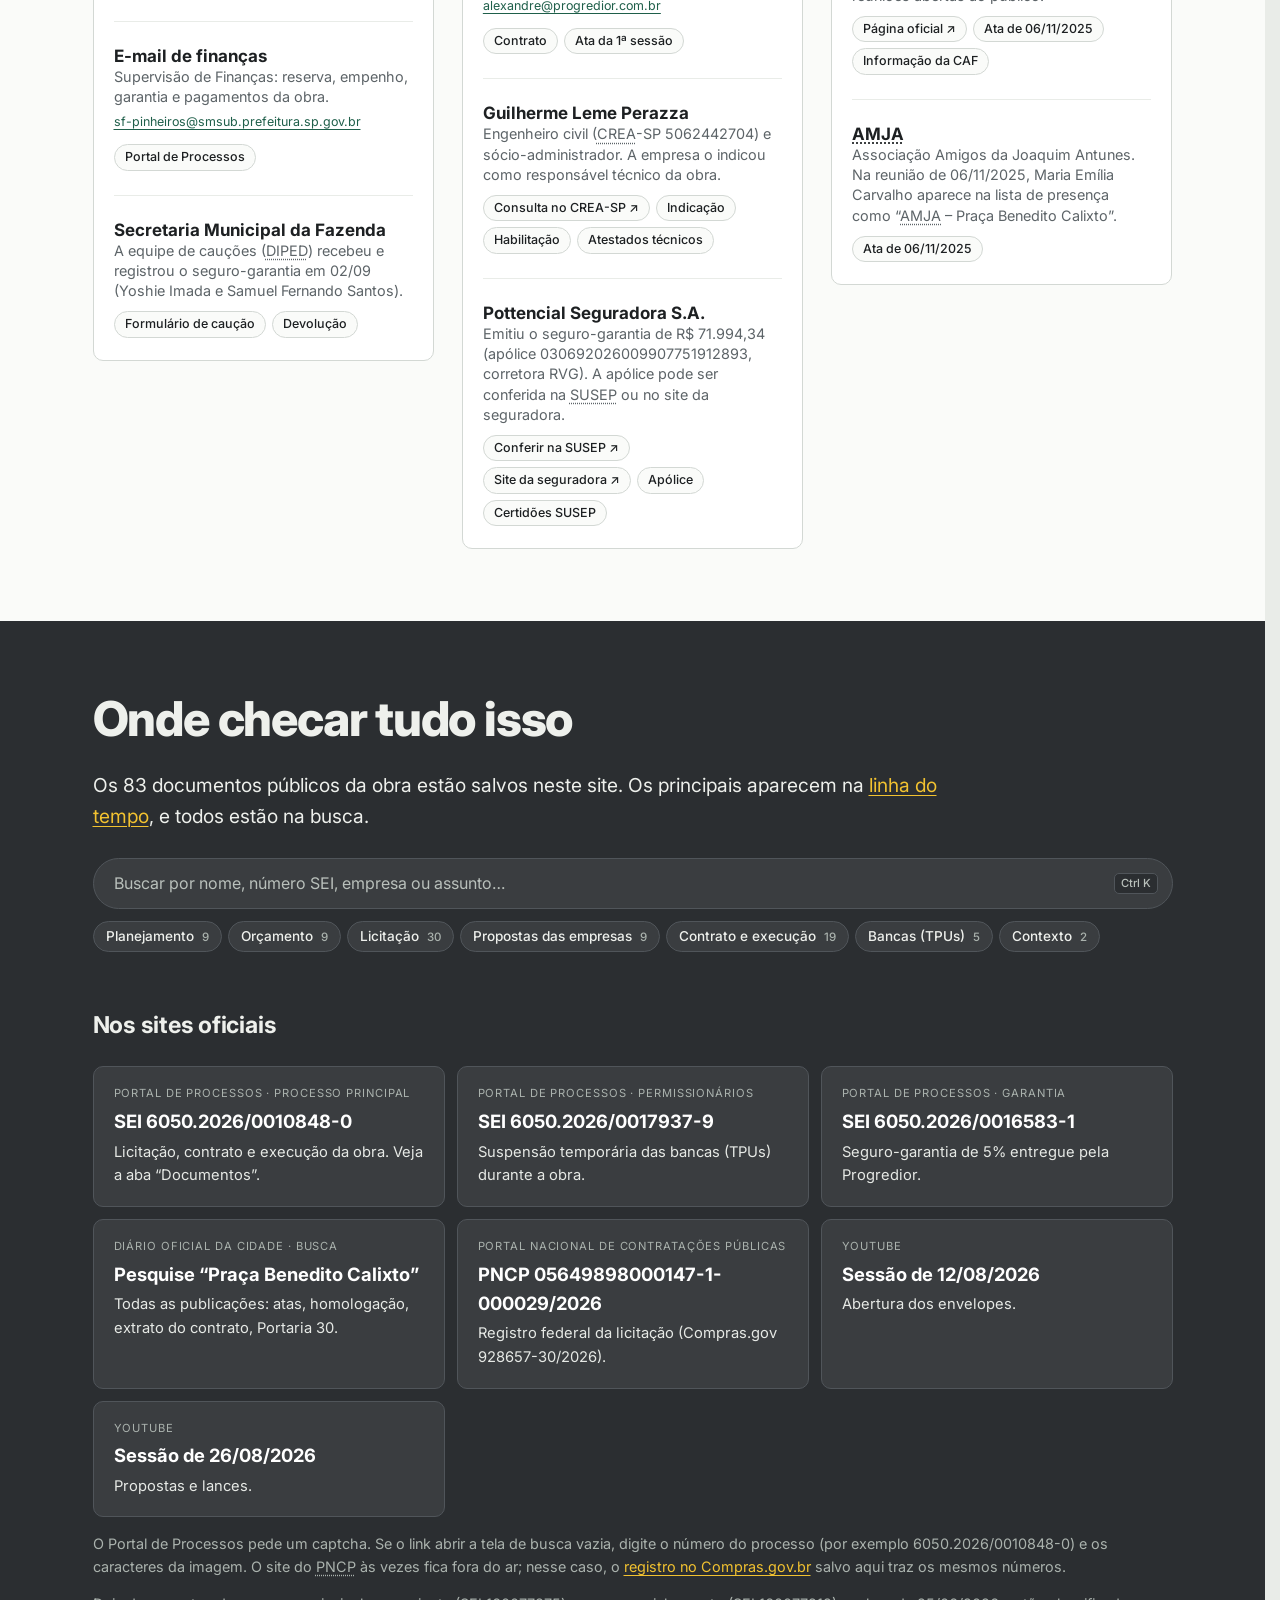
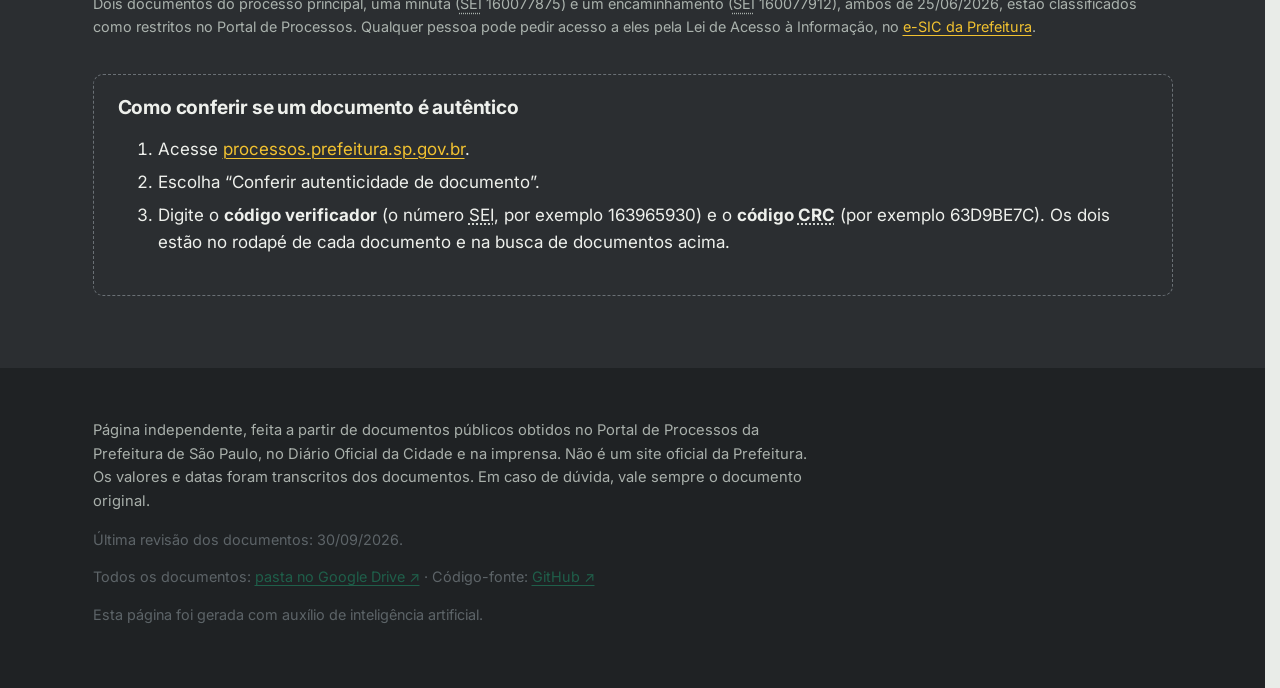
==== commit 26c8c2c3: "Update accessibility and development markers in index.html for improved clarity - Enhanced the "Aces" ====
--- a/index.html
+++ b/index.html
@@ -108,7 +108,7 @@
       </article>
       <article class="work">
         <h3><i class="dot" style="--c:var(--c-acess)"></i>Acessibilidade</h3>
-        <p>Só 3 m² de piso podotátil, 32 m de brocas de concreto e 48 grelhas pequenas: R$ 4 mil, 0,3% do contrato. Não há rampa nem corrimão novo, e a obra retira os corrimãos existentes (<a href="#atencao">ver pontos de atenção</a>).</p>
+        <p>Só 3 m² de piso podotátil, 32 m de brocas de concreto e 48 grelhas pequenas: R$ 4 mil, 0,3% do contrato. Não há rampa nem corrimão novo, e a obra retira os corrimãos existentes<span data-dev> (<a href="#atencao">ver pontos de atenção</a>)</span>.</p>
       </article>
     </div>
   </div>
@@ -323,7 +323,7 @@
 </section>
 
 <!-- ============ LICITAÇÃO ============ -->
-<section id="licitacao" class="section">
+<section id="licitacao" class="section" data-dev>
   <div class="wrap">
     <h2>Nove empresas, quatro na disputa, uma vencedora</h2>
     <p class="lead">A <strong>Concorrência Presencial nº 90002/SUB-PI/2026</strong> usou o critério de menor preço global e disputa aberta, com lances ao vivo. A Subprefeitura inverteu as fases: primeiro conferiu os documentos técnicos de todas as empresas e só depois abriu os preços. Os envelopes foram entregues até 11/08/2026 na sede da Subprefeitura.</p>
@@ -348,7 +348,7 @@
 </section>
 
 <!-- ============ ATENÇÃO ============ -->
-<section id="atencao" class="section section--paper">
+<section id="atencao" class="section section--paper" data-dev>
   <div class="wrap">
     <h2>Divergências encontradas nos documentos</h2>
     <p class="lead">Lendo os documentos lado a lado, aparecem informações que não batem entre si. Muitas parecem restos de modelos reaproveitados de outros processos.</p>
